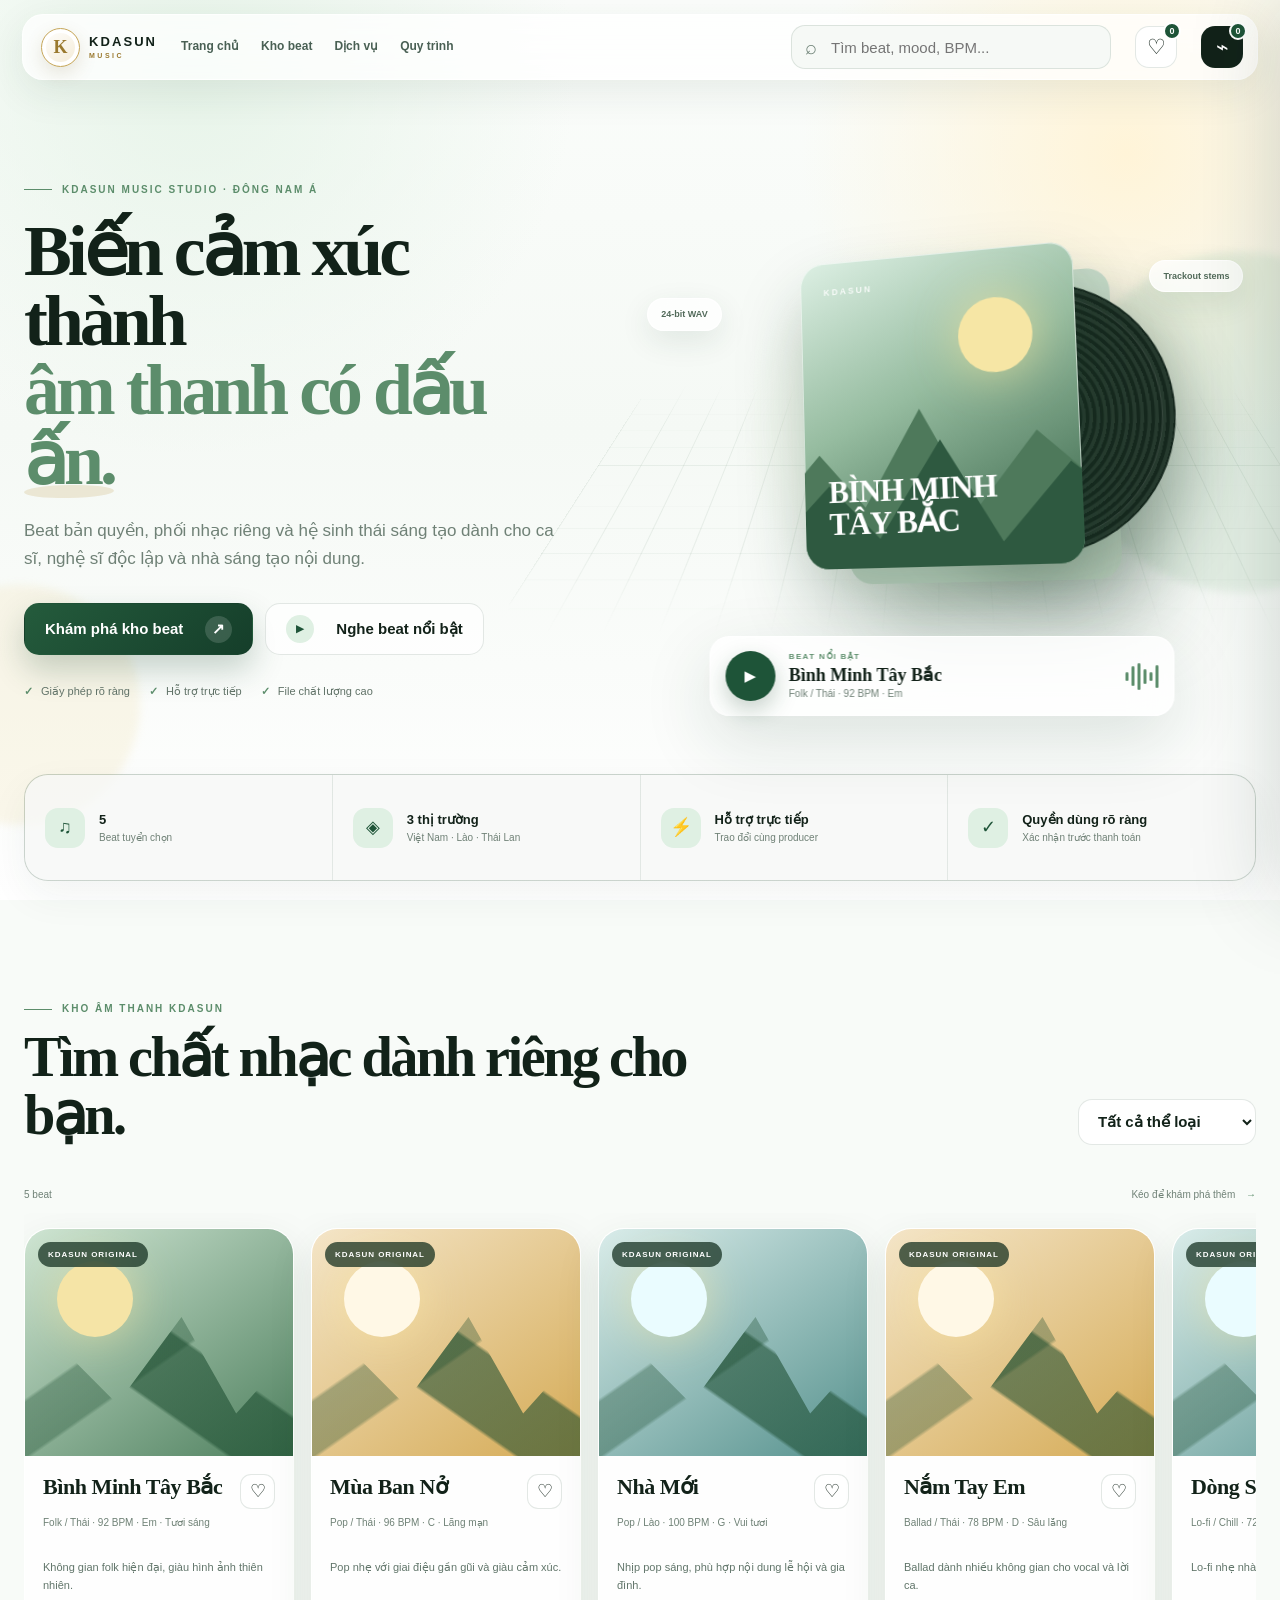
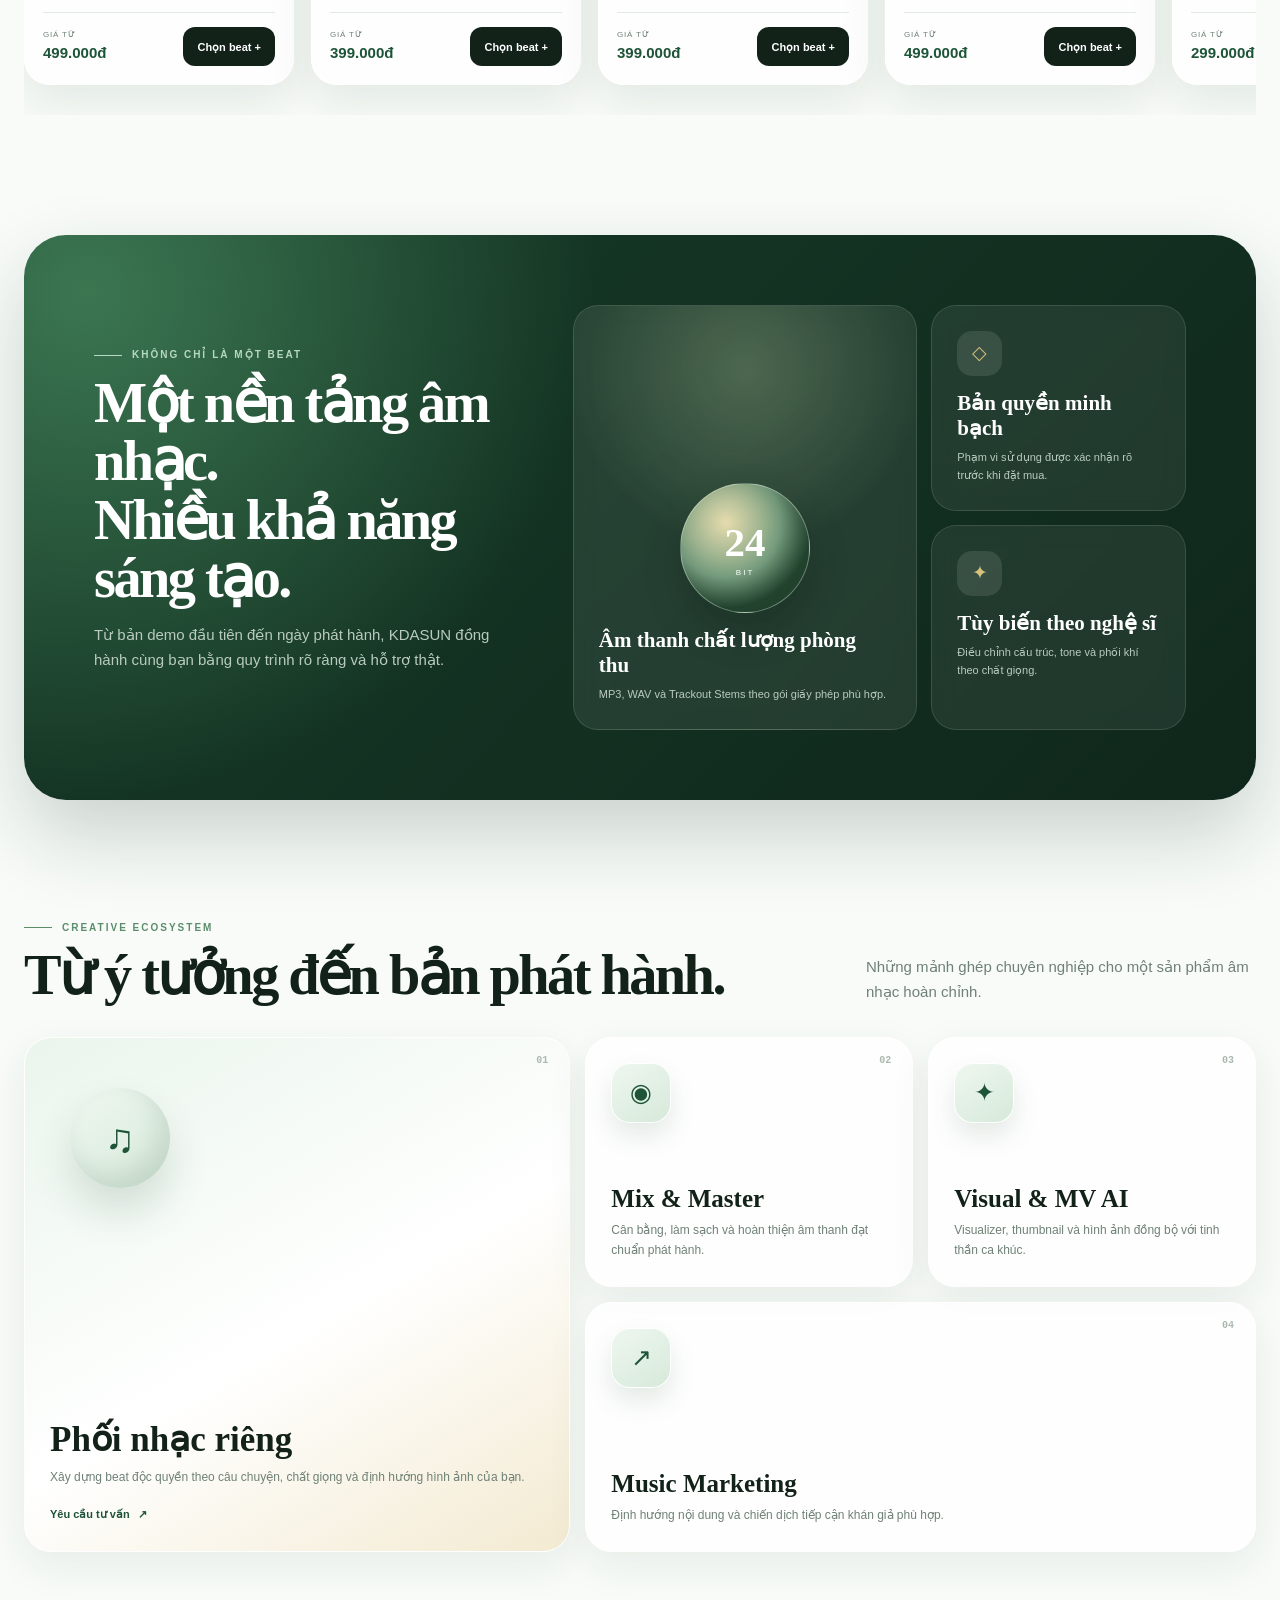
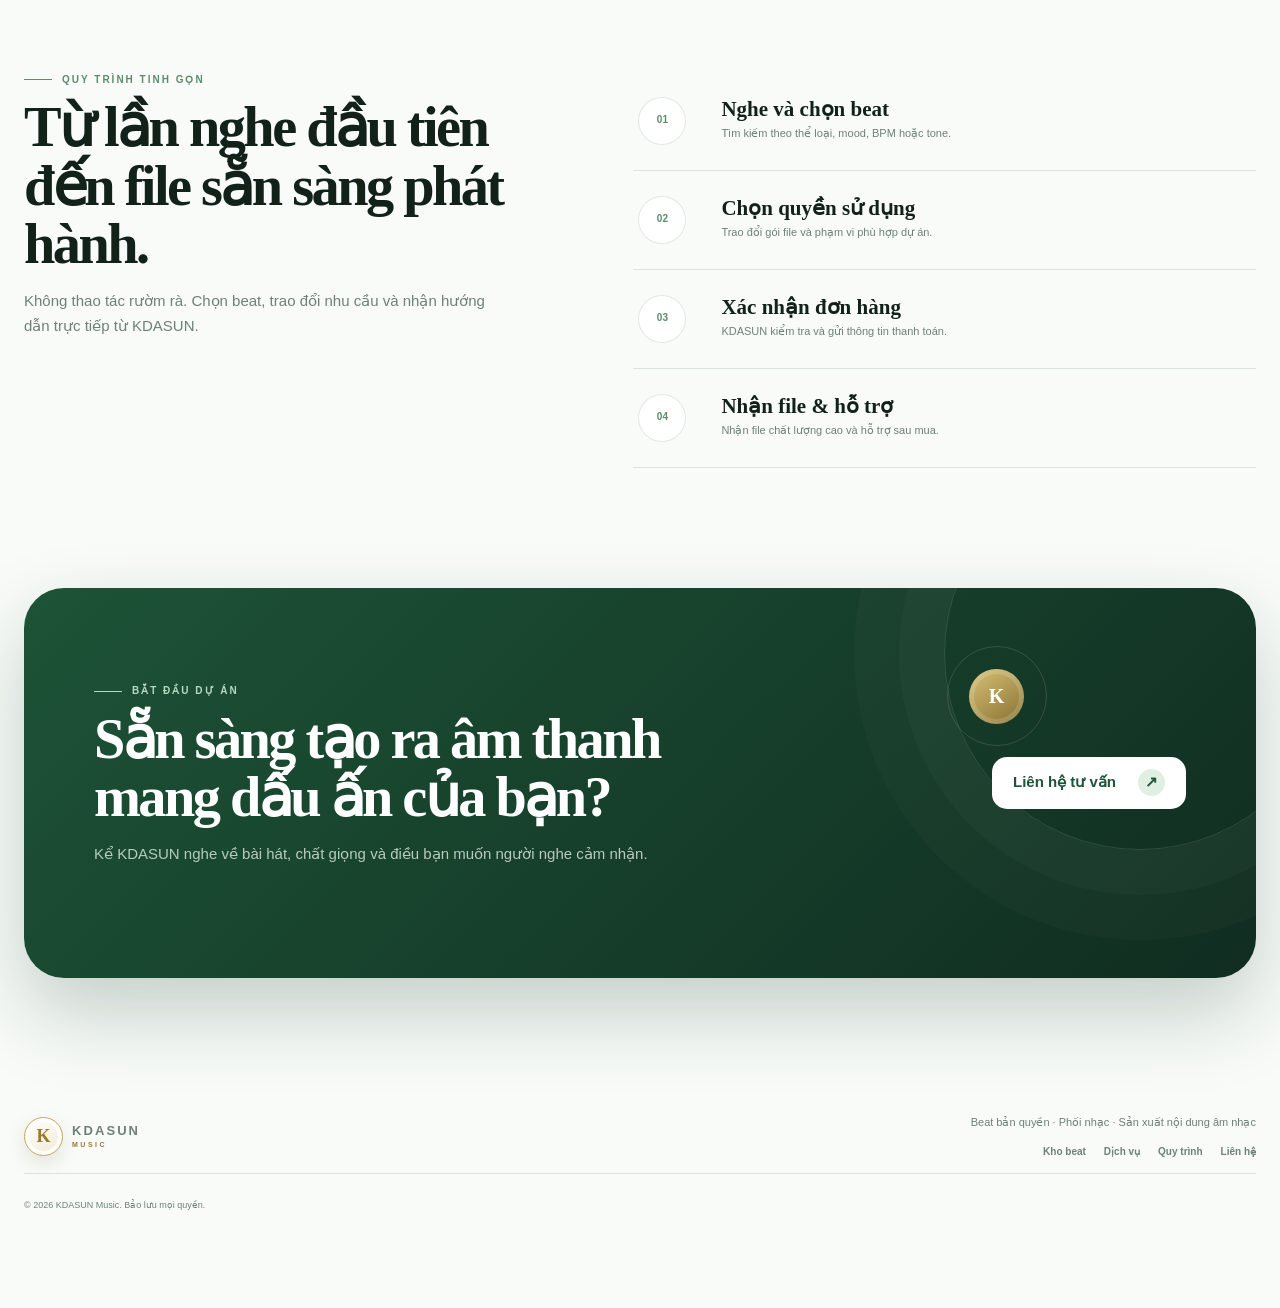
==== index.html @ c50f6c99 "feat: modernize KDASUN storefront with premium 3D design" ====
<!doctype html>
<html lang="vi">
<head>
  <meta charset="utf-8">
  <meta name="viewport" content="width=device-width,initial-scale=1">
  <meta name="theme-color" content="#eff7f0">
  <meta name="description" content="KDASUN Music — kho beat bản quyền, phối nhạc và sản xuất nội dung chuyên nghiệp dành cho nghệ sĩ Việt Nam, Lào và Thái Lan.">
  <title>KDASUN Music — Beat bản quyền &amp; sản xuất âm nhạc</title>
  <link rel="stylesheet" href="style.css">
</head>
<body>
  <a class="skip" href="#content">Chuyển đến nội dung chính</a>
  <div class="ambient ambient-one" aria-hidden="true"></div>
  <div class="ambient ambient-two" aria-hidden="true"></div>

  <header class="site-header">
    <div class="nav-shell">
      <a class="logo" href="#home" aria-label="KDASUN Music — Trang chủ">
        <span class="logo-mark">K</span>
        <span class="logo-word">KDASUN<small>MUSIC</small></span>
      </a>
      <nav class="desktop-nav" aria-label="Điều hướng cửa hàng">
        <a href="#home">Trang chủ</a>
        <a href="#beats">Kho beat</a>
        <a href="#services">Dịch vụ</a>
        <a href="#process">Quy trình</a>
      </nav>
      <label class="search-label">
        <span class="search-icon" aria-hidden="true">⌕</span>
        <span class="sr-only">Tìm kiếm beat</span>
        <input id="search" type="search" placeholder="Tìm beat, mood, BPM..." autocomplete="off">
      </label>
      <button class="nav-action" id="favOpen" type="button" aria-label="Mở danh sách yêu thích">
        <span aria-hidden="true">♡</span><i id="favN">0</i>
      </button>
      <button class="nav-action cart-action" id="cartOpen" type="button" aria-label="Mở giỏ hàng">
        <span aria-hidden="true">⌁</span><i id="cartN">0</i>
      </button>
    </div>
  </header>

  <main id="content">
    <section class="hero" id="home">
      <div class="hero-copy">
        <div class="eyebrow"><span></span>KDASUN MUSIC STUDIO · ĐÔNG NAM Á</div>
        <h1>Biến cảm xúc thành<br><em>âm thanh có dấu ấn.</em></h1>
        <p class="hero-lead">Beat bản quyền, phối nhạc riêng và hệ sinh thái sáng tạo dành cho ca sĩ, nghệ sĩ độc lập và nhà sáng tạo nội dung.</p>
        <div class="hero-actions">
          <a class="button primary" href="#beats"><span>Khám phá kho beat</span><b aria-hidden="true">↗</b></a>
          <button class="button ghost" type="button" data-play="bm"><span class="mini-play" aria-hidden="true">▶</span> Nghe beat nổi bật</button>
        </div>
        <div class="hero-proof" aria-label="Cam kết dịch vụ">
          <span><b>✓</b> Giấy phép rõ ràng</span>
          <span><b>✓</b> Hỗ trợ trực tiếp</span>
          <span><b>✓</b> File chất lượng cao</span>
        </div>
      </div>

      <div class="music-stage" aria-label="Beat nổi bật Bình Minh Tây Bắc">
        <div class="stage-grid" aria-hidden="true"></div>
        <div class="stage-glow" aria-hidden="true"></div>
        <div class="album-stack" aria-hidden="true">
          <div class="album-back"></div>
          <div class="vinyl"><span></span></div>
          <div class="album-cover">
            <div class="cover-sun"></div>
            <div class="cover-ridge ridge-one"></div>
            <div class="cover-ridge ridge-two"></div>
            <div class="cover-brand">KDASUN</div>
            <div class="cover-title">BÌNH MINH<br>TÂY BẮC</div>
          </div>
        </div>
        <article class="now-playing">
          <button type="button" data-play="bm" aria-label="Nghe thử Bình Minh Tây Bắc">▶</button>
          <div><small>BEAT NỔI BẬT</small><strong>Bình Minh Tây Bắc</strong><span>Folk / Thái · 92 BPM · Em</span></div>
          <div class="equalizer" aria-hidden="true"><i></i><i></i><i></i><i></i><i></i><i></i></div>
        </article>
        <span class="float-chip chip-one">24-bit WAV</span>
        <span class="float-chip chip-two">Trackout stems</span>
      </div>
    </section>

    <section class="trust-strip" aria-label="Thông tin nền tảng">
      <article><span>♫</span><div><b id="beatTotal">0+</b><small>Beat tuyển chọn</small></div></article>
      <article><span>◈</span><div><b>3 thị trường</b><small>Việt Nam · Lào · Thái Lan</small></div></article>
      <article><span>⚡</span><div><b>Hỗ trợ trực tiếp</b><small>Trao đổi cùng producer</small></div></article>
      <article><span>✓</span><div><b>Quyền dùng rõ ràng</b><small>Xác nhận trước thanh toán</small></div></article>
    </section>

    <section class="catalog section-space" id="beats">
      <div class="section-head">
        <div><div class="eyebrow"><span></span>KHO ÂM THANH KDASUN</div><h2>Tìm chất nhạc dành riêng cho bạn.</h2></div>
        <label class="genre-filter">
          <span class="sr-only">Lọc theo thể loại</span>
          <select id="genre"><option value="">Tất cả thể loại</option></select>
        </label>
      </div>
      <div class="catalog-meta"><p class="result-note" id="resultNote" aria-live="polite"></p><span>Kéo để khám phá thêm <b>→</b></span></div>
      <div class="beats" id="grid"></div>
    </section>

    <section class="benefits section-space" aria-labelledby="benefit-title">
      <div class="benefit-intro">
        <div class="eyebrow light"><span></span>KHÔNG CHỈ LÀ MỘT BEAT</div>
        <h2 id="benefit-title">Một nền tảng âm nhạc.<br>Nhiều khả năng sáng tạo.</h2>
        <p>Từ bản demo đầu tiên đến ngày phát hành, KDASUN đồng hành cùng bạn bằng quy trình rõ ràng và hỗ trợ thật.</p>
      </div>
      <div class="benefit-cards">
        <article class="benefit-main"><div class="orb"><span>24</span><small>BIT</small></div><h3>Âm thanh chất lượng phòng thu</h3><p>MP3, WAV và Trackout Stems theo gói giấy phép phù hợp.</p></article>
        <article><span class="feature-icon">◇</span><h3>Bản quyền minh bạch</h3><p>Phạm vi sử dụng được xác nhận rõ trước khi đặt mua.</p></article>
        <article><span class="feature-icon">✦</span><h3>Tùy biến theo nghệ sĩ</h3><p>Điều chỉnh cấu trúc, tone và phối khí theo chất giọng.</p></article>
      </div>
    </section>

    <section class="services section-space" id="services">
      <div class="section-head">
        <div><div class="eyebrow"><span></span>CREATIVE ECOSYSTEM</div><h2>Từ ý tưởng đến bản phát hành.</h2></div>
        <p>Những mảnh ghép chuyên nghiệp cho một sản phẩm âm nhạc hoàn chỉnh.</p>
      </div>
      <div class="service-grid">
        <article class="service-card featured-service">
          <span class="service-number">01</span><div class="service-symbol">♫</div>
          <div><h3>Phối nhạc riêng</h3><p>Xây dựng beat độc quyền theo câu chuyện, chất giọng và định hướng hình ảnh của bạn.</p><a href="#contact">Yêu cầu tư vấn <b>↗</b></a></div>
        </article>
        <article class="service-card"><span class="service-number">02</span><div class="service-symbol">◉</div><div><h3>Mix &amp; Master</h3><p>Cân bằng, làm sạch và hoàn thiện âm thanh đạt chuẩn phát hành.</p></div></article>
        <article class="service-card"><span class="service-number">03</span><div class="service-symbol">✦</div><div><h3>Visual &amp; MV AI</h3><p>Visualizer, thumbnail và hình ảnh đồng bộ với tinh thần ca khúc.</p></div></article>
        <article class="service-card"><span class="service-number">04</span><div class="service-symbol">↗</div><div><h3>Music Marketing</h3><p>Định hướng nội dung và chiến dịch tiếp cận khán giả phù hợp.</p></div></article>
      </div>
    </section>

    <section class="process section-space" id="process">
      <div class="process-copy"><div class="eyebrow"><span></span>QUY TRÌNH TINH GỌN</div><h2>Từ lần nghe đầu tiên<br>đến file sẵn sàng phát hành.</h2><p>Không thao tác rườm rà. Chọn beat, trao đổi nhu cầu và nhận hướng dẫn trực tiếp từ KDASUN.</p></div>
      <ol class="process-list">
        <li><b>01</b><div><strong>Nghe và chọn beat</strong><span>Tìm kiếm theo thể loại, mood, BPM hoặc tone.</span></div></li>
        <li><b>02</b><div><strong>Chọn quyền sử dụng</strong><span>Trao đổi gói file và phạm vi phù hợp dự án.</span></div></li>
        <li><b>03</b><div><strong>Xác nhận đơn hàng</strong><span>KDASUN kiểm tra và gửi thông tin thanh toán.</span></div></li>
        <li><b>04</b><div><strong>Nhận file &amp; hỗ trợ</strong><span>Nhận file chất lượng cao và hỗ trợ sau mua.</span></div></li>
      </ol>
    </section>

    <section class="contact section-space" id="contact">
      <div class="contact-orbit" aria-hidden="true"><span>K</span></div>
      <div><div class="eyebrow light"><span></span>BẮT ĐẦU DỰ ÁN</div><h2>Sẵn sàng tạo ra âm thanh<br>mang dấu ấn của bạn?</h2><p>Kể KDASUN nghe về bài hát, chất giọng và điều bạn muốn người nghe cảm nhận.</p></div>
      <a class="button contact-button" href="mailto:contact@kdasun.vn"><span>Liên hệ tư vấn</span><b>↗</b></a>
    </section>
  </main>

  <footer>
    <a class="logo footer-logo" href="#home"><span class="logo-mark">K</span><span class="logo-word">KDASUN<small>MUSIC</small></span></a>
    <p>Beat bản quyền · Phối nhạc · Sản xuất nội dung âm nhạc</p>
    <div><a href="#beats">Kho beat</a><a href="#services">Dịch vụ</a><a href="#process">Quy trình</a><a href="#contact">Liên hệ</a></div>
    <small>© 2026 KDASUN Music. Bảo lưu mọi quyền.</small>
  </footer>

  <nav class="mobile" aria-label="Điều hướng trên điện thoại">
    <a href="#home"><span>⌂</span><small>Trang chủ</small></a>
    <a href="#beats"><span>♫</span><small>Kho beat</small></a>
    <a href="#services"><span>✦</span><small>Dịch vụ</small></a>
    <button id="mfav" type="button"><span>♡</span><small>Yêu thích</small></button>
    <button id="mcart" type="button"><span>⌁</span><small>Giỏ hàng</small></button>
  </nav>

  <div class="player" id="player" hidden role="region" aria-label="Beat đang chọn">
    <span class="cover" id="pcover"></span>
    <div class="player-info"><b id="ptitle"></b><small id="pmeta"></small></div>
    <div class="player-wave" aria-hidden="true"><i></i><i></i><i></i><i></i><i></i></div>
    <button id="pp" type="button" aria-label="Phát hoặc tạm dừng">▶</button>
    <button id="pclose" type="button" aria-label="Đóng trình phát">×</button>
  </div>

  <section class="drawer" id="drawer" aria-labelledby="dtitle" aria-hidden="true">
    <div class="drawer-head"><div><small>KDASUN MUSIC</small><h2 id="dtitle">Giỏ hàng</h2></div><button id="dclose" type="button" aria-label="Đóng">×</button></div>
    <section id="dbody"></section>
    <div class="drawer-note"><b>Đặt mua an toàn</b><span>KDASUN sẽ xác nhận giấy phép và thông tin thanh toán trực tiếp.</span></div>
  </section>
  <div class="shade" id="shade" hidden></div>
  <div class="toast" id="toast" role="status" aria-live="polite"></div>
  <script src="data.js"></script>
  <script src="app.js"></script>
</body>
</html>
---- style.css ----
*{box-sizing:border-box}
:root{
  --ink:#122219;--ink-soft:#30473a;--muted:#6f8176;--forest:#1e5438;--green:#5c8d6b;
  --mint:#dff0e3;--cream:#f8f5ed;--gold:#c5a65a;--line:rgba(27,71,45,.12);
  --white:rgba(255,255,255,.82);--shadow:0 24px 70px rgba(23,65,40,.14);
}
html{scroll-behavior:smooth;scroll-padding-top:100px}
[hidden]{display:none!important}
body{margin:0;min-width:320px;overflow-x:hidden;background:#f8fbf8;color:var(--ink);font:15px/1.65 Inter,"Segoe UI",Arial,sans-serif}
body:before{position:fixed;z-index:-3;inset:0;content:"";background:radial-gradient(circle at 15% 8%,#e7f4e9 0,transparent 28%),radial-gradient(circle at 88% 17%,#fff4d8 0,transparent 24%),linear-gradient(180deg,#fbfdfb,#f5f9f5 48%,#fff)}
a{color:inherit;text-decoration:none}
button,input,select{font:inherit}
button{color:inherit;cursor:pointer}
img{max-width:100%;display:block}
.sr-only{position:absolute;width:1px;height:1px;padding:0;margin:-1px;overflow:hidden;clip:rect(0,0,0,0);white-space:nowrap;border:0}
.skip{position:fixed;z-index:200;left:18px;top:12px;padding:10px 15px;border-radius:10px;background:var(--ink);color:#fff;transform:translateY(-150%)}
.skip:focus{transform:none}
:focus-visible{outline:3px solid var(--gold);outline-offset:3px}
.ambient{position:fixed;z-index:-2;border-radius:50%;filter:blur(4px);pointer-events:none}
.ambient-one{width:340px;height:340px;right:-130px;top:28%;background:rgba(195,220,198,.35)}
.ambient-two{width:240px;height:240px;left:-100px;top:65%;background:rgba(241,218,158,.2)}

.site-header{position:fixed;z-index:50;left:0;right:0;top:0;padding:14px 22px}
.nav-shell{width:min(1340px,100%);height:66px;margin:auto;display:flex;align-items:center;gap:24px;padding:0 14px 0 18px;border:1px solid rgba(255,255,255,.75);border-radius:21px;background:rgba(255,255,255,.74);box-shadow:0 12px 40px rgba(28,67,42,.09);backdrop-filter:blur(22px)}
.logo{display:flex;align-items:center;gap:9px;flex:0 0 auto}
.logo-mark{display:grid;place-items:center;width:39px;height:39px;border:1px solid var(--gold);border-radius:50%;background:linear-gradient(145deg,#fff,#f3ead5);box-shadow:inset 0 0 0 4px #fff,0 7px 18px rgba(118,94,39,.15);color:#9a792e;font:700 18px Georgia}
.logo-word{display:grid;font-size:13px;font-weight:900;letter-spacing:.16em;line-height:1}
.logo-word small{margin-top:4px;color:#9a792e;font-size:7px;letter-spacing:.36em}
.desktop-nav{display:flex;align-items:center;gap:22px;white-space:nowrap}
.desktop-nav a{position:relative;color:#496054;font-size:12px;font-weight:700}
.desktop-nav a:after{position:absolute;left:0;right:100%;bottom:-8px;height:2px;content:"";background:var(--green);transition:.25s}
.desktop-nav a:hover:after{right:0}
.search-label{position:relative;display:flex;align-items:center;margin-left:auto}
.search-icon{position:absolute;left:14px;color:#6d8175;font-size:20px}
.search-label input{width:min(320px,25vw);height:44px;padding:0 14px 0 39px;border:1px solid var(--line);border-radius:14px;background:rgba(245,249,246,.9);color:var(--ink);outline:none;transition:.2s}
.search-label input:focus{width:min(370px,29vw);border-color:rgba(71,125,88,.45);background:#fff;box-shadow:0 0 0 4px rgba(91,143,107,.1)}
.nav-action{position:relative;display:grid;place-items:center;width:42px;height:42px;flex:0 0 auto;border:1px solid var(--line);border-radius:14px;background:#fff;font-size:21px}
.nav-action i{position:absolute;right:-5px;top:-5px;display:grid;place-items:center;min-width:18px;height:18px;padding:0 4px;border:2px solid #fff;border-radius:999px;background:var(--forest);color:#fff;font:700 9px Arial}
.cart-action{background:var(--ink);color:#fff}

main{width:min(1320px,100%);margin:auto;padding:124px 24px 80px}
.hero{min-height:650px;display:grid;grid-template-columns:.92fr 1.08fr;align-items:center;gap:70px;padding:38px 0 54px}
.eyebrow{display:flex;align-items:center;gap:10px;color:var(--green);font-size:10px;font-weight:900;letter-spacing:.2em}
.eyebrow>span{width:28px;height:1px;background:currentColor}
.eyebrow.light{color:#b7d8c0}
.hero h1{margin:19px 0 22px;font:700 clamp(54px,5.6vw,84px)/.97 Georgia,"Times New Roman",serif;letter-spacing:-.055em}
.hero h1 em{position:relative;color:var(--green);font-style:normal}
.hero h1 em:after{position:absolute;z-index:-1;left:0;right:0;bottom:2px;height:13px;content:"";border-radius:50%;background:rgba(197,166,90,.22);transform:rotate(-1deg)}
.hero-lead{max-width:590px;margin:0;color:var(--muted);font-size:17px}
.hero-actions{display:flex;align-items:center;flex-wrap:wrap;gap:12px;margin:30px 0 27px}
.button{min-height:52px;display:inline-flex;align-items:center;justify-content:center;gap:22px;padding:0 20px;border:1px solid transparent;border-radius:15px;font-weight:800;transition:transform .2s,box-shadow .2s,background .2s}
.button:hover{transform:translateY(-3px)}
.button.primary{background:linear-gradient(135deg,#245b3c,#153e2a);box-shadow:0 15px 32px rgba(26,75,47,.23);color:#fff}
.button.primary b,.contact-button b{display:grid;place-items:center;width:27px;height:27px;border-radius:50%;background:rgba(255,255,255,.15)}
.button.ghost{border-color:var(--line);background:rgba(255,255,255,.7)}
.mini-play{display:grid;place-items:center;width:28px;height:28px;border-radius:50%;background:var(--mint);color:var(--forest);font-size:10px}
.hero-proof{display:flex;flex-wrap:wrap;gap:19px;color:#607267;font-size:11px}
.hero-proof b{margin-right:5px;color:var(--green)}

.music-stage{position:relative;min-height:550px;perspective:1100px}
.stage-grid{position:absolute;inset:8% -4% 2%;border-radius:46px;background-image:linear-gradient(rgba(47,93,62,.08) 1px,transparent 1px),linear-gradient(90deg,rgba(47,93,62,.08) 1px,transparent 1px);background-size:42px 42px;transform:rotateX(65deg) translateY(55px);mask-image:linear-gradient(to bottom,transparent,#000 25%,#000 75%,transparent)}
.stage-glow{position:absolute;left:15%;top:15%;width:70%;height:66%;border-radius:50%;background:radial-gradient(circle,#d6edd9 0,rgba(232,242,220,.5) 37%,transparent 70%);filter:blur(6px)}
.album-stack{position:absolute;left:50%;top:48%;width:330px;height:390px;transform-style:preserve-3d;transform:translate(-50%,-50%) rotateX(4deg) rotateY(-14deg) rotateZ(-2deg)}
.album-back,.album-cover{position:absolute;inset:20px 25px 60px;border-radius:24px}
.album-back{background:#c7dbc9;box-shadow:35px 45px 75px rgba(33,73,46,.25);transform:translateZ(-28px) translate(30px,18px)}
.vinyl{position:absolute;z-index:1;right:-64px;top:53px;width:270px;height:270px;border-radius:50%;background:repeating-radial-gradient(circle,#15271d 0 3px,#263a2e 4px 7px);box-shadow:15px 30px 60px rgba(24,50,34,.28);transform:translateZ(-8px)}
.vinyl:before,.vinyl:after{position:absolute;left:50%;top:50%;content:"";border-radius:50%;transform:translate(-50%,-50%)}
.vinyl:before{width:76px;height:76px;background:linear-gradient(135deg,#d8b75e,#f2df9d)}
.vinyl:after{width:15px;height:15px;background:#f9f9f3}
.vinyl span{position:absolute;inset:12px;border:1px solid rgba(255,255,255,.12);border-radius:50%}
.album-cover{z-index:2;overflow:hidden;background:linear-gradient(155deg,#dcefe3 0,#96bca0 44%,#315e42 100%);box-shadow:0 38px 70px rgba(24,62,39,.27),inset 0 0 0 1px rgba(255,255,255,.55);transform:translateZ(18px)}
.cover-sun{position:absolute;right:42px;top:49px;width:74px;height:74px;border-radius:50%;background:#f6e6a5;box-shadow:0 0 50px rgba(255,232,153,.65)}
.cover-ridge{position:absolute;left:-15%;right:-15%;bottom:-2%;height:67%;clip-path:polygon(0 100%,0 72%,16% 42%,29% 68%,45% 22%,60% 71%,77% 35%,100% 72%,100% 100%)}
.ridge-one{background:#4e795b}
.ridge-two{bottom:-12%;background:#2e5940;transform:scaleX(1.1) translateX(20px)}
.cover-brand{position:absolute;left:25px;top:23px;color:rgba(255,255,255,.85);font-size:9px;font-weight:900;letter-spacing:.25em}
.cover-title{position:absolute;z-index:2;left:25px;bottom:28px;color:#fff;font:700 32px/1.02 Georgia;letter-spacing:-.03em}
.now-playing{position:absolute;z-index:5;left:50%;bottom:0;width:min(465px,86%);display:grid;grid-template-columns:50px 1fr auto;align-items:center;gap:13px;padding:13px 15px;border:1px solid rgba(255,255,255,.85);border-radius:20px;background:rgba(255,255,255,.78);box-shadow:var(--shadow);backdrop-filter:blur(20px);transform:translateX(-50%)}
.now-playing button{width:50px;height:50px;border:0;border-radius:50%;background:var(--forest);box-shadow:0 9px 22px rgba(27,73,45,.25);color:#fff}
.now-playing>div:not(.equalizer){display:grid}
.now-playing small{color:var(--green);font-size:8px;font-weight:900;letter-spacing:.17em}
.now-playing strong{font:700 18px Georgia}
.now-playing span{color:var(--muted);font-size:10px}
.equalizer{height:28px;display:flex;align-items:center;gap:3px}
.equalizer i,.player-wave i{width:3px;border-radius:5px;background:var(--green);animation:wave 1s ease-in-out infinite alternate}
.equalizer i:nth-child(1),.equalizer i:nth-child(5){height:9px}.equalizer i:nth-child(2){height:20px;animation-delay:.2s}.equalizer i:nth-child(3){height:27px;animation-delay:.4s}.equalizer i:nth-child(4){height:15px;animation-delay:.6s}.equalizer i:nth-child(6){height:23px;animation-delay:.3s}
.float-chip{position:absolute;z-index:4;padding:8px 13px;border:1px solid rgba(255,255,255,.85);border-radius:999px;background:rgba(255,255,255,.78);box-shadow:0 10px 30px rgba(32,70,45,.1);backdrop-filter:blur(12px);color:#526a5a;font-size:9px;font-weight:800}
.chip-one{left:3%;top:24%}.chip-two{right:2%;top:17%}

.trust-strip{display:grid;grid-template-columns:repeat(4,1fr);gap:1px;overflow:hidden;border:1px solid var(--line);border-radius:24px;background:var(--line);box-shadow:0 15px 40px rgba(31,69,44,.06)}
.trust-strip article{min-height:105px;display:flex;align-items:center;gap:14px;padding:20px;background:rgba(255,255,255,.75)}
.trust-strip article>span{display:grid;place-items:center;width:40px;height:40px;flex:0 0 auto;border-radius:13px;background:var(--mint);color:var(--forest);font-size:18px}
.trust-strip article div{display:grid}.trust-strip b{font-size:13px}.trust-strip small{color:var(--muted);font-size:10px}
.section-space{padding-top:120px}
.section-head{display:flex;align-items:end;justify-content:space-between;gap:40px;margin-bottom:32px}
.section-head h2,.benefit-intro h2,.process h2,.contact h2{max-width:760px;margin:10px 0 0;font:700 clamp(38px,4.4vw,62px)/1.04 Georgia;letter-spacing:-.045em}
.section-head>p{max-width:390px;margin:0;color:var(--muted)}
.genre-filter select{height:46px;padding:0 38px 0 15px;border:1px solid var(--line);border-radius:14px;background:#fff;color:var(--ink);font-weight:700}
.catalog-meta{display:flex;align-items:center;justify-content:space-between;color:var(--muted);font-size:10px}
.catalog-meta span b{margin-left:8px;color:var(--green)}
.beats{display:grid;grid-auto-flow:column;grid-auto-columns:minmax(270px,1fr);gap:17px;overflow-x:auto;padding:15px 5px 30px;scroll-snap-type:x mandatory;scrollbar-width:thin;scrollbar-color:#a9c5b0 transparent}
.card{position:relative;overflow:hidden;border:1px solid rgba(255,255,255,.9);border-radius:26px;background:rgba(255,255,255,.8);box-shadow:0 16px 45px rgba(29,69,43,.1);scroll-snap-align:start;transform-style:preserve-3d;transition:transform .35s,box-shadow .35s}
.card:hover{box-shadow:0 28px 60px rgba(29,69,43,.17);transform:translateY(-10px) rotateX(2deg) rotateY(-1deg)}
.art{position:relative;aspect-ratio:1.18/1;overflow:hidden;background:linear-gradient(145deg,#cfe5d3,#4e805e)}
.art:before,.art:after{position:absolute;content:""}
.art:before{left:12%;top:14%;width:76px;height:76px;border-radius:50%;background:#f5e4a6;box-shadow:0 0 45px rgba(255,233,158,.55)}
.art:after{inset:20% -10% -5%;background:linear-gradient(145deg,transparent 34%,rgba(25,74,45,.33) 35% 48%,transparent 49%),linear-gradient(35deg,transparent 41%,rgba(25,74,45,.56) 42% 61%,transparent 62%);clip-path:polygon(0 100%,0 72%,22% 42%,37% 67%,57% 22%,74% 72%,88% 46%,100% 63%,100% 100%)}
.art.t2{background:linear-gradient(145deg,#f4e5c8,#d5ab56)}.art.t2:before{background:#fff8e6}
.art.t3{background:linear-gradient(145deg,#d9ecea,#55918d)}.art.t3:before{background:#eafcff}
.art.has-cover:before,.art.has-cover:after{display:none}
.art img{width:100%;height:100%;object-fit:cover}
.art .play-button{position:absolute;z-index:3;left:50%;top:50%;width:58px;height:58px;border:1px solid rgba(255,255,255,.8);border-radius:50%;background:rgba(255,255,255,.88);box-shadow:0 13px 28px rgba(25,55,38,.2);color:var(--forest);opacity:0;transform:translate(-50%,-35%) scale(.85);transition:.25s}
.card:hover .play-button,.play-button:focus-visible{opacity:1;transform:translate(-50%,-50%) scale(1)}
.art .beat-badge{position:absolute;z-index:3;left:13px;top:13px;padding:6px 10px;border-radius:999px;background:rgba(16,43,28,.72);backdrop-filter:blur(8px);color:#fff;font-size:8px;font-weight:900;letter-spacing:.12em}
.card-body{padding:18px}
.card-title{display:flex;align-items:start;justify-content:space-between;gap:8px}
.card-title h3{margin:0;font:700 22px Georgia;letter-spacing:-.02em}
.heart{width:35px;height:35px;flex:0 0 auto;border:1px solid var(--line);border-radius:11px;background:#fff;font-size:18px}
.heart.on{background:#fff4e1;color:#b98328}
.meta{display:block;min-height:34px;margin-top:6px;color:var(--muted);font-size:10px}
.description{min-height:40px;margin:9px 0;color:#61756a;font-size:11px}
.card-bottom{display:flex;justify-content:space-between;align-items:center;margin-top:14px;padding-top:14px;border-top:1px solid var(--line)}
.price{display:grid;color:var(--muted);font-size:8px;text-transform:uppercase;letter-spacing:.1em}.price b{color:var(--forest);font-size:15px;letter-spacing:0;text-transform:none}
.add{min-height:39px;padding:0 14px;border:0;border-radius:12px;background:var(--ink);color:#fff;font-size:11px;font-weight:800;transition:.2s}
.add:hover{background:var(--forest);transform:translateY(-2px)}
.empty{min-width:300px;padding:40px;border:1px solid var(--line);border-radius:22px;background:#fff}.empty small{display:block;color:var(--muted)}

.benefits{display:grid;grid-template-columns:.8fr 1.2fr;gap:70px;align-items:center;margin-top:120px;padding:70px;border-radius:42px;background:radial-gradient(circle at 5% 10%,#3b7651,transparent 40%),linear-gradient(135deg,#173b28,#0f271b);box-shadow:0 35px 80px rgba(18,53,33,.2);color:#fff}
.benefit-intro p{max-width:500px;color:#b9cbbf}
.benefit-cards{display:grid;grid-template-columns:1.15fr .85fr;gap:14px}
.benefit-cards article{min-height:205px;padding:25px;border:1px solid rgba(255,255,255,.12);border-radius:25px;background:rgba(255,255,255,.07);backdrop-filter:blur(10px)}
.benefit-cards h3{margin:15px 0 7px;font:700 21px Georgia}.benefit-cards p{margin:0;color:#b9cbbf;font-size:11px}
.benefit-main{grid-row:span 2;display:flex;flex-direction:column;justify-content:end;background:radial-gradient(circle at 50% 15%,rgba(209,229,176,.23),transparent 45%),rgba(255,255,255,.08)!important}
.orb{align-self:center;width:130px;height:130px;display:grid;place-items:center;align-content:center;border:1px solid rgba(255,255,255,.3);border-radius:50%;background:radial-gradient(circle at 35% 30%,#e7dcae,#769e7f 45%,#284e36 70%);box-shadow:inset -14px -16px 30px rgba(0,0,0,.18),0 18px 40px rgba(0,0,0,.18)}
.orb span{font:700 41px Georgia}.orb small{font-size:8px;letter-spacing:.25em}
.feature-icon{display:grid;place-items:center;width:45px;height:45px;border-radius:15px;background:rgba(255,255,255,.1);color:#d8c279;font-size:19px}

.service-grid{display:grid;grid-template-columns:1.25fr .75fr .75fr;gap:15px}
.service-card{position:relative;min-height:250px;display:flex;flex-direction:column;justify-content:space-between;overflow:hidden;padding:25px;border:1px solid rgba(255,255,255,.9);border-radius:27px;background:rgba(255,255,255,.76);box-shadow:0 14px 40px rgba(34,72,47,.08);transition:.3s}
.service-card:hover{transform:translateY(-7px);box-shadow:0 24px 55px rgba(34,72,47,.14)}
.featured-service{grid-row:span 2;min-height:515px;background:linear-gradient(150deg,#eaf5ec,#fff 55%,#f3ead1)}
.service-card:nth-child(4){grid-column:2/4}
.service-number{position:absolute;right:21px;top:17px;color:#aab9af;font:700 10px monospace}
.service-symbol{width:60px;height:60px;display:grid;place-items:center;border-radius:19px;background:linear-gradient(145deg,#eff7f0,#d6e9da);box-shadow:inset 0 0 0 1px #fff,0 13px 26px rgba(42,90,57,.12);color:var(--forest);font-size:25px}
.featured-service .service-symbol{width:100px;height:100px;border-radius:50%;font-size:40px;transform:translate(20px,25px);box-shadow:inset -10px -12px 23px rgba(31,78,46,.12),0 24px 40px rgba(42,90,57,.16)}
.service-card h3{margin:0 0 8px;font:700 25px Georgia}.featured-service h3{font-size:35px}
.service-card p{margin:0;color:var(--muted);font-size:12px}.service-card a{display:inline-flex;gap:8px;margin-top:17px;color:var(--forest);font-size:11px;font-weight:900}

.process{display:grid;grid-template-columns:.9fr 1.1fr;gap:100px;align-items:start}
.process-copy{position:sticky;top:120px}.process-copy p{max-width:480px;color:var(--muted)}
.process-list{margin:0;padding:0;list-style:none;counter-reset:steps}
.process-list li{display:grid;grid-template-columns:65px 1fr;gap:18px;padding:25px 5px;border-bottom:1px solid var(--line);transition:.25s}
.process-list li:hover{padding-left:16px}
.process-list li>b{display:grid;place-items:center;width:48px;height:48px;border:1px solid var(--line);border-radius:50%;background:#fff;color:var(--green);font-size:10px}
.process-list div{display:grid}.process-list strong{font:700 21px Georgia}.process-list span{color:var(--muted);font-size:11px}

.contact{position:relative;min-height:390px;display:flex;align-items:center;justify-content:space-between;gap:40px;overflow:hidden;margin-top:120px;padding:70px;border-radius:40px;background:linear-gradient(135deg,#1d5337,#102d20);box-shadow:0 35px 80px rgba(18,53,33,.22);color:#fff}
.contact:after{position:absolute;right:-80px;top:-130px;width:390px;height:390px;border:1px solid rgba(255,255,255,.12);border-radius:50%;content:"";box-shadow:0 0 0 45px rgba(255,255,255,.025),0 0 0 90px rgba(255,255,255,.018)}
.contact>div:not(.contact-orbit){position:relative;z-index:2}.contact p{max-width:610px;color:#b8cbbf}
.contact-button{position:relative;z-index:3;flex:0 0 auto;background:#fff;color:var(--forest)}
.contact-button b{background:var(--mint)}
.contact-orbit{position:absolute;right:17%;top:15%;width:100px;height:100px;display:grid;place-items:center;border:1px solid rgba(255,255,255,.13);border-radius:50%;animation:float 4s ease-in-out infinite}
.contact-orbit span{display:grid;place-items:center;width:55px;height:55px;border-radius:50%;background:linear-gradient(145deg,#d8c278,#87702f);box-shadow:inset 0 0 0 5px rgba(255,255,255,.15);font:700 20px Georgia}

footer{width:min(1320px,100%);margin:auto;display:grid;grid-template-columns:1fr auto;align-items:center;gap:13px;padding:55px 24px 95px;color:var(--muted)}
.footer-logo{grid-row:span 2}.footer-logo+.logo{}footer p{margin:0;text-align:right;font-size:11px}footer>div{display:flex;justify-content:flex-end;gap:18px;font-size:10px;font-weight:800}footer>small{grid-column:1/-1;padding-top:24px;border-top:1px solid var(--line);font-size:9px}

.mobile{display:none}
.player{position:fixed;z-index:70;left:50%;bottom:18px;width:min(760px,calc(100% - 30px));display:grid;grid-template-columns:52px 1fr 90px 45px 35px;align-items:center;gap:12px;padding:9px 12px;border:1px solid rgba(255,255,255,.9);border-radius:20px;background:rgba(255,255,255,.87);box-shadow:0 24px 70px rgba(22,57,36,.24);backdrop-filter:blur(24px);transform:translateX(-50%)}
.cover{width:52px;height:52px;display:block;border-radius:14px;background:linear-gradient(145deg,#d5ead9,#477c58);background-position:center;background-size:cover}
.player-info{display:grid}.player-info b{font:700 16px Georgia}.player-info small{color:var(--muted);font-size:9px}
.player-wave{height:28px;display:flex;align-items:center;justify-content:center;gap:4px}.player-wave i{height:12px}.player-wave i:nth-child(2),.player-wave i:nth-child(4){height:23px}.player-wave i:nth-child(3){height:18px}
.player button{border:0;background:transparent}.player #pp{width:43px;height:43px;border-radius:50%;background:var(--forest);color:#fff}.player #pclose{font-size:21px}
.drawer{position:fixed;z-index:100;inset:0 0 0 auto;width:min(440px,100%);display:flex;flex-direction:column;padding:29px;background:rgba(255,255,255,.95);box-shadow:-28px 0 80px rgba(21,51,33,.18);backdrop-filter:blur(25px);transform:translateX(105%);transition:.3s}
.drawer.open{transform:none}.drawer-head{display:flex;align-items:start;justify-content:space-between;padding-bottom:22px;border-bottom:1px solid var(--line)}
.drawer-head small{color:var(--green);font-size:8px;font-weight:900;letter-spacing:.18em}.drawer-head h2{margin:3px 0 0;font:700 32px Georgia}.drawer-head button{border:0;background:transparent;font-size:29px}
.drawer #dbody{min-height:0;overflow:auto}.item{display:grid;grid-template-columns:60px 1fr 35px;align-items:center;gap:12px;padding:15px 0;border-bottom:1px solid var(--line)}
.item .cover{width:60px;height:60px}.item>div{display:grid}.item small{color:var(--muted);font-size:9px}.item strong{color:var(--forest);font-size:11px}.item>button{width:33px;height:33px;border:1px solid var(--line);border-radius:10px;background:#fff;color:#9c554c}
.drawer-note{display:grid;gap:3px;margin-top:auto;padding:16px;border-radius:17px;background:var(--mint)}.drawer-note b{font-size:11px}.drawer-note span{color:var(--muted);font-size:9px}
.shade{position:fixed;z-index:90;inset:0;background:rgba(17,42,27,.35);backdrop-filter:blur(5px)}
.drawer-open{overflow:hidden}
.toast{position:fixed;z-index:120;left:50%;bottom:28px;max-width:calc(100% - 24px);padding:11px 17px;border-radius:999px;background:var(--ink);box-shadow:var(--shadow);color:#fff;font-size:11px;opacity:0;pointer-events:none;transform:translate(-50%,30px);transition:.2s}
.toast.show{opacity:1;transform:translate(-50%,0)}

@keyframes wave{to{height:6px}}
@keyframes float{50%{transform:translateY(-12px) rotate(4deg)}}
@media(max-width:1100px){
  .desktop-nav{display:none}.hero{grid-template-columns:1fr 1fr;gap:25px}.hero h1{font-size:55px}
  .music-stage{transform:scale(.9)}.trust-strip{grid-template-columns:1fr 1fr}
  .benefits{grid-template-columns:1fr;padding:50px}.process{gap:50px}.search-label input{width:34vw}
}
@media(max-width:800px){
  html{scroll-padding-top:145px}.site-header{padding:8px}.nav-shell{height:62px;border-radius:17px;padding:0 10px}
  .logo-word{display:none}.search-label{position:absolute;left:8px;right:8px;top:69px}.search-label input,.search-label input:focus{width:100%;height:44px;background:rgba(255,255,255,.93)}
  .nav-action:first-of-type{margin-left:auto}.hero{grid-template-columns:1fr;padding-top:75px}.hero-copy{order:2}.music-stage{min-height:480px;order:1}
  .hero h1{font-size:clamp(45px,11vw,66px)}.section-space{padding-top:85px}.section-head{display:grid}.beats{grid-auto-columns:minmax(260px,78vw)}
  .benefits{margin-top:85px;padding:38px 25px}.service-grid{grid-template-columns:1fr 1fr}.featured-service{grid-row:auto;grid-column:1/-1;min-height:350px}.service-card:nth-child(4){grid-column:auto}
  .process{grid-template-columns:1fr}.process-copy{position:static}.contact{display:grid;padding:45px 30px}.contact-orbit{display:none}
  footer{grid-template-columns:1fr;text-align:left}footer p{text-align:left}footer>div{justify-content:flex-start;flex-wrap:wrap}.footer-logo{grid-row:auto}
}
@media(max-width:560px){
  body{padding-bottom:70px}main{padding:124px 13px 55px}.site-header{padding:7px}.nav-shell{gap:8px}.nav-action{width:40px;height:40px}
  .hero{min-height:auto;gap:10px;padding-bottom:38px}.hero h1{margin-top:14px;font-size:43px}.hero-lead{font-size:14px}.hero-actions{align-items:stretch}.button{width:100%}
  .hero-proof{gap:8px 14px}.music-stage{min-height:390px;transform:none}.album-stack{width:245px;height:315px}.album-cover,.album-back{inset:20px 20px 50px}.vinyl{right:-43px;top:52px;width:190px;height:190px}
  .cover-sun{width:55px;height:55px}.cover-title{font-size:24px}.now-playing{bottom:0;width:96%;grid-template-columns:43px 1fr}.now-playing button{width:43px;height:43px}.equalizer{display:none}.float-chip{display:none}
  .trust-strip{grid-template-columns:1fr 1fr}.trust-strip article{min-height:90px;padding:13px}.trust-strip article>span{width:34px;height:34px}.trust-strip b{font-size:11px}
  .section-head h2,.benefit-intro h2,.process h2,.contact h2{font-size:36px}.section-head{gap:20px}.catalog-meta>span{display:none}.beats{grid-auto-columns:84vw}
  .benefits{grid-template-columns:1fr;margin-left:-13px;margin-right:-13px;border-radius:30px;padding:35px 18px}.benefit-cards{grid-template-columns:1fr}.benefit-main{grid-row:auto}.orb{width:105px;height:105px}
  .service-grid{grid-template-columns:1fr}.featured-service,.service-card:nth-child(4){grid-column:auto}.service-card{min-height:230px}.featured-service{min-height:350px}
  .process{gap:25px}.process-list li{grid-template-columns:52px 1fr}.contact{margin-left:-3px;margin-right:-3px;padding:37px 22px;border-radius:30px}
  .mobile{position:fixed;z-index:60;left:7px;right:7px;bottom:7px;height:62px;display:grid;grid-template-columns:repeat(5,1fr);border:1px solid rgba(255,255,255,.9);border-radius:18px;background:rgba(255,255,255,.92);box-shadow:0 16px 50px rgba(23,57,36,.18);backdrop-filter:blur(20px)}
  .mobile a,.mobile button{display:grid;place-items:center;align-content:center;gap:1px;border:0;background:transparent}.mobile span{font-size:16px}.mobile small{font-size:7px}
  .player{bottom:76px;grid-template-columns:45px 1fr 40px 25px;padding:8px}.player .cover{width:45px;height:45px}.player-wave{display:none}.player #pp{width:39px;height:39px}.toast{bottom:145px}
  .drawer{padding:22px 18px 82px}
}
@media(prefers-reduced-motion:reduce){
  *,*:before,*:after{scroll-behavior:auto!important;animation:none!important;transition-duration:.01ms!important}
}
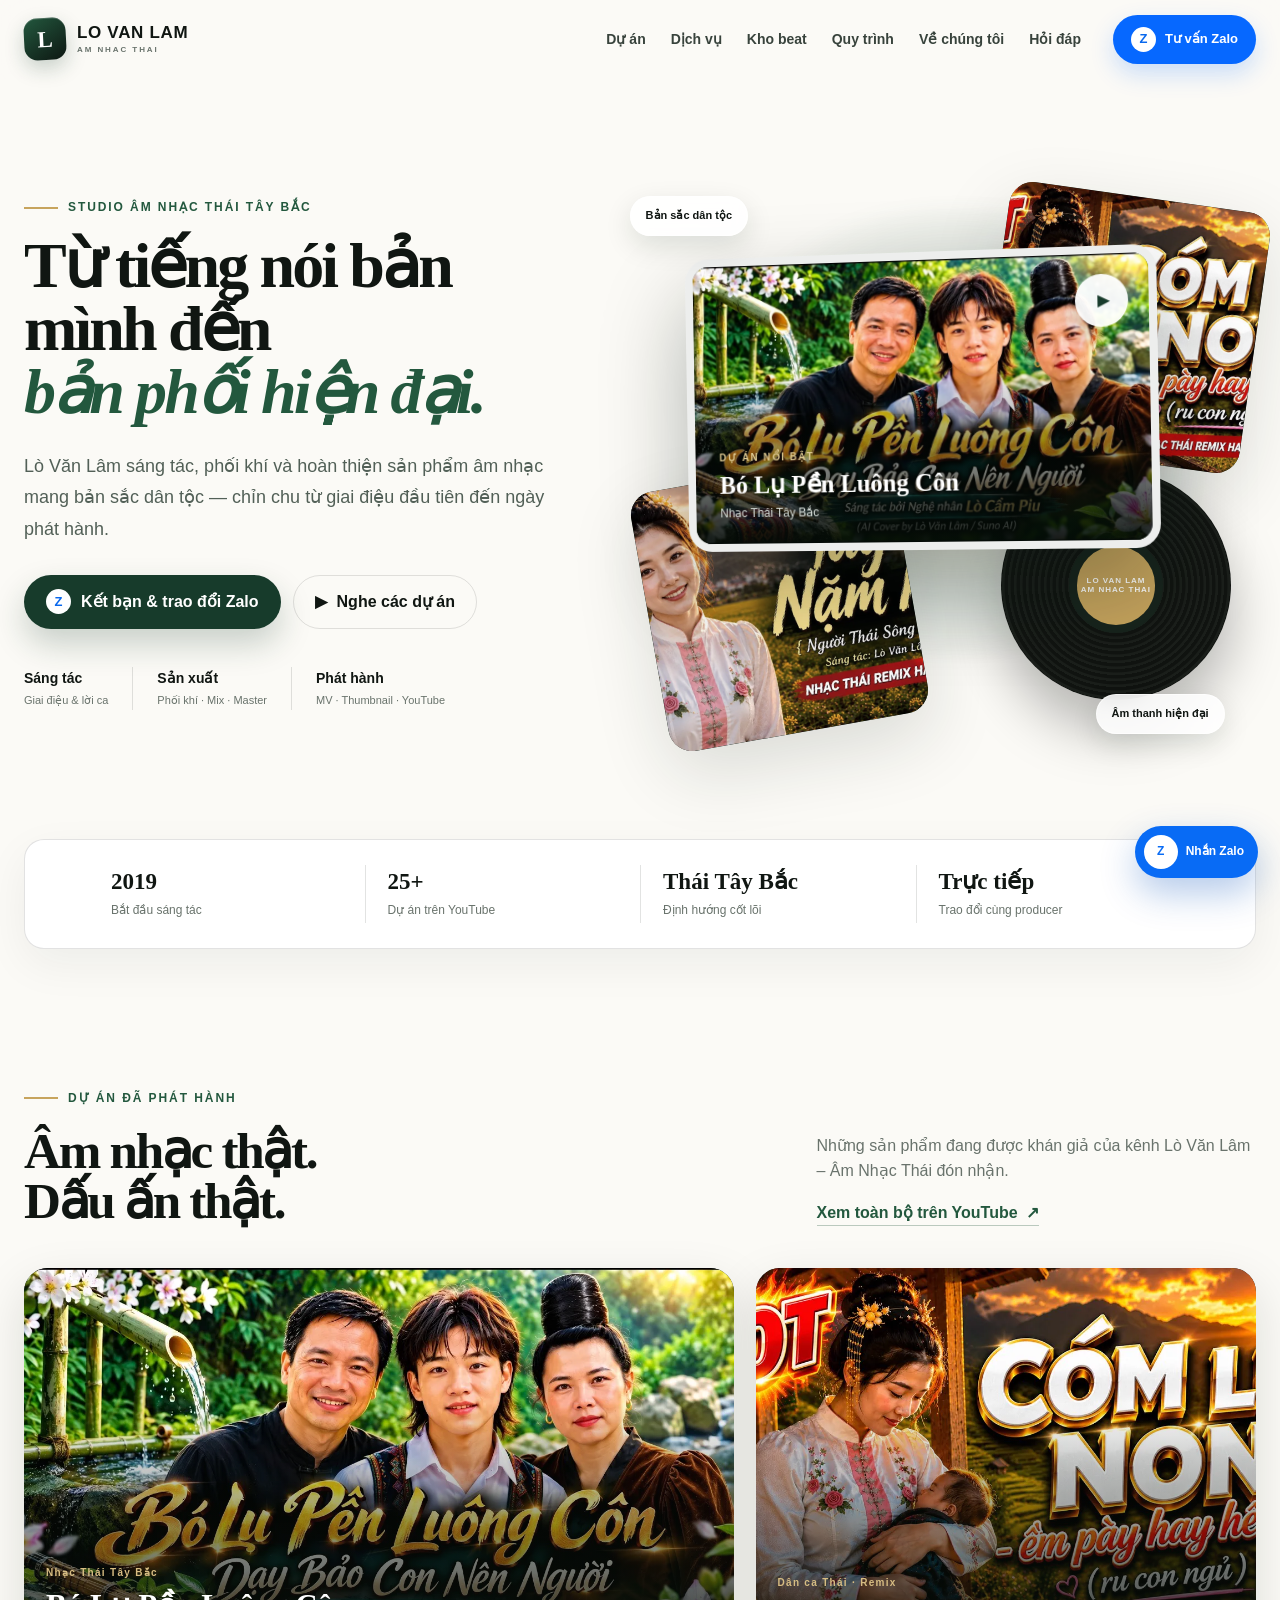
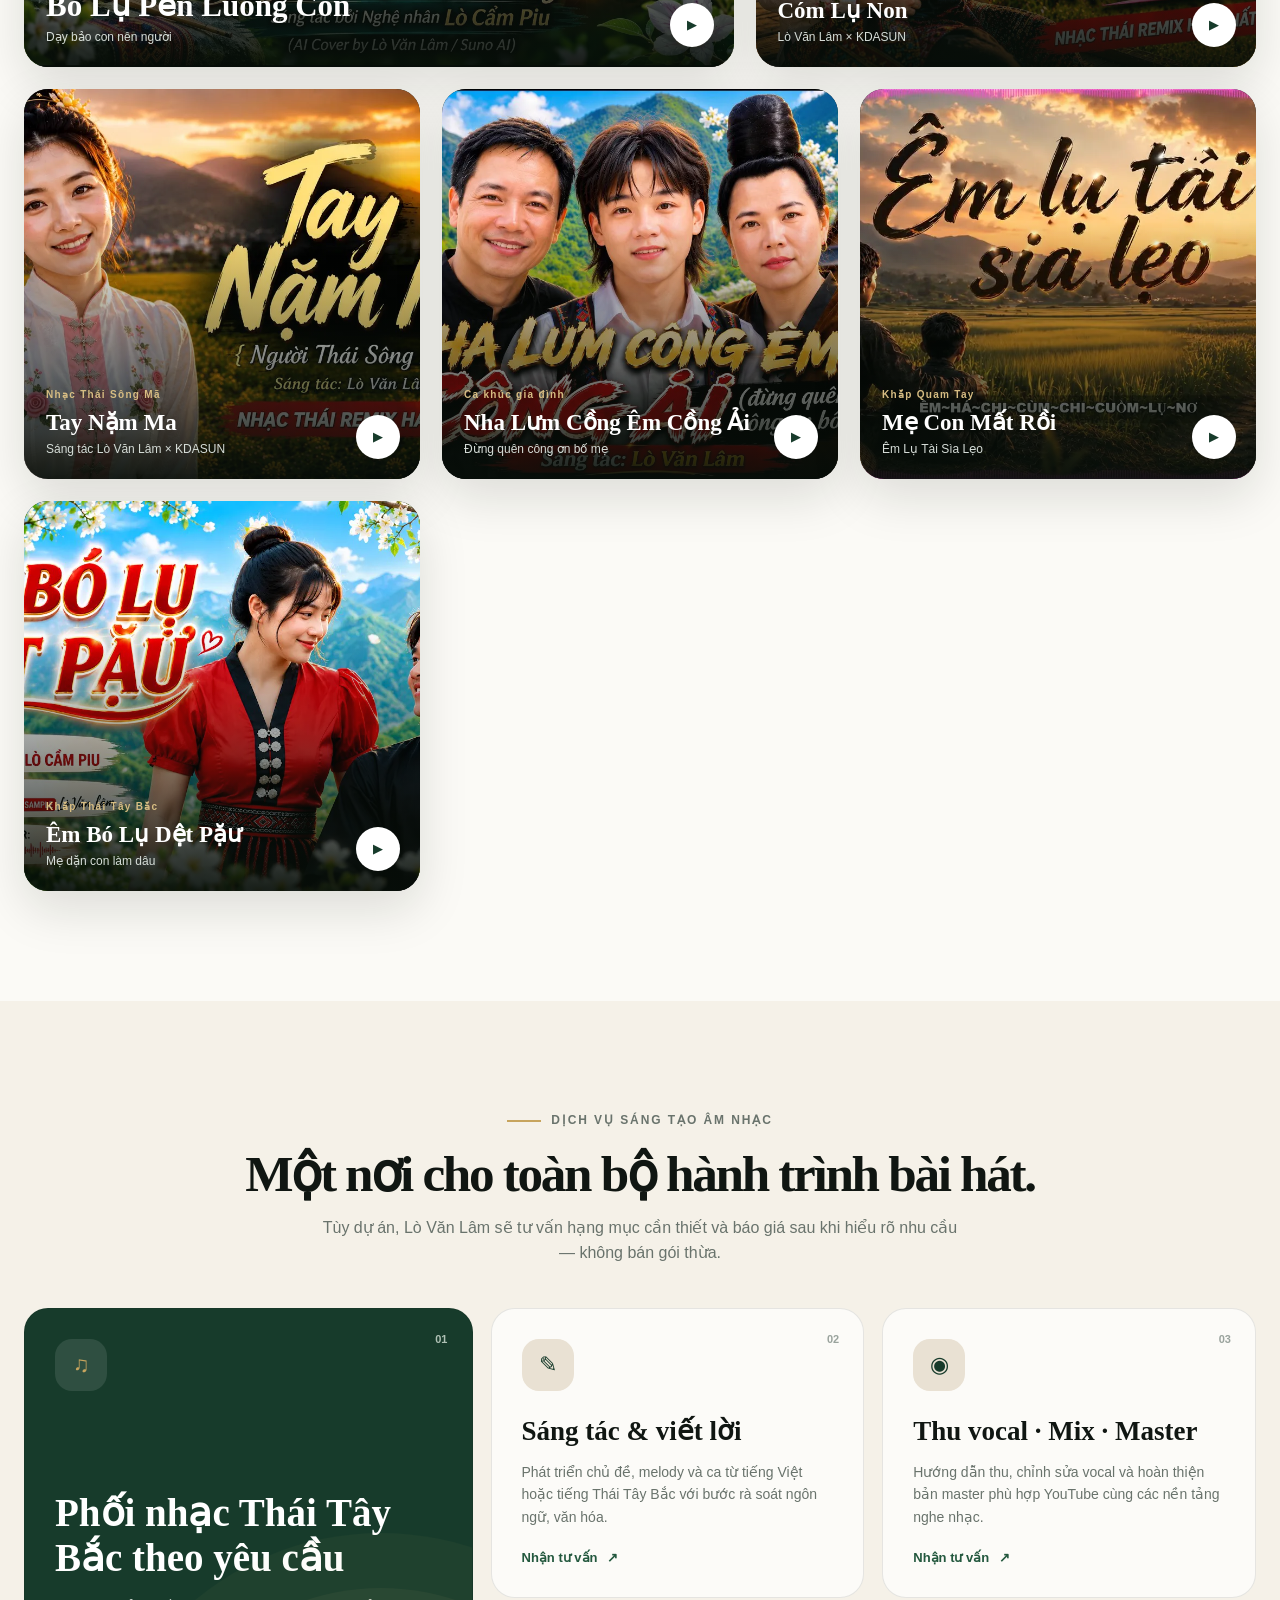
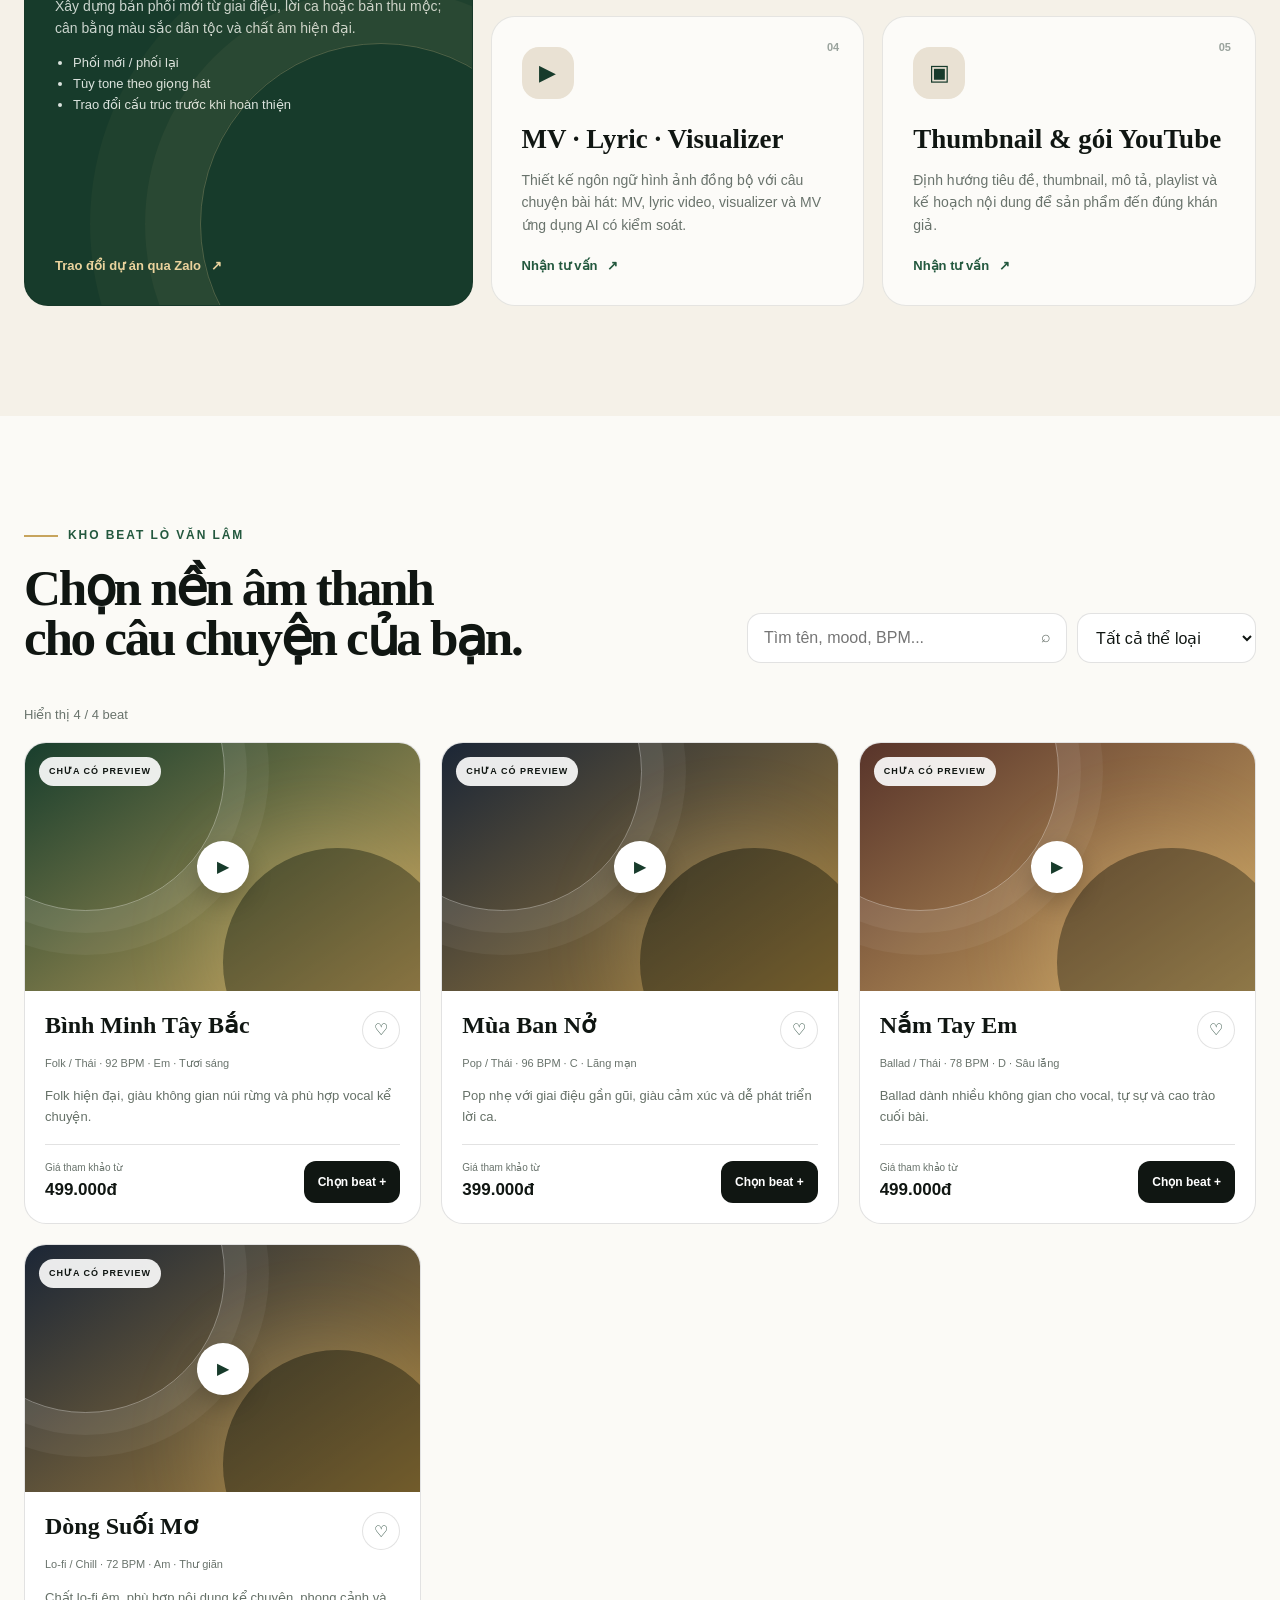
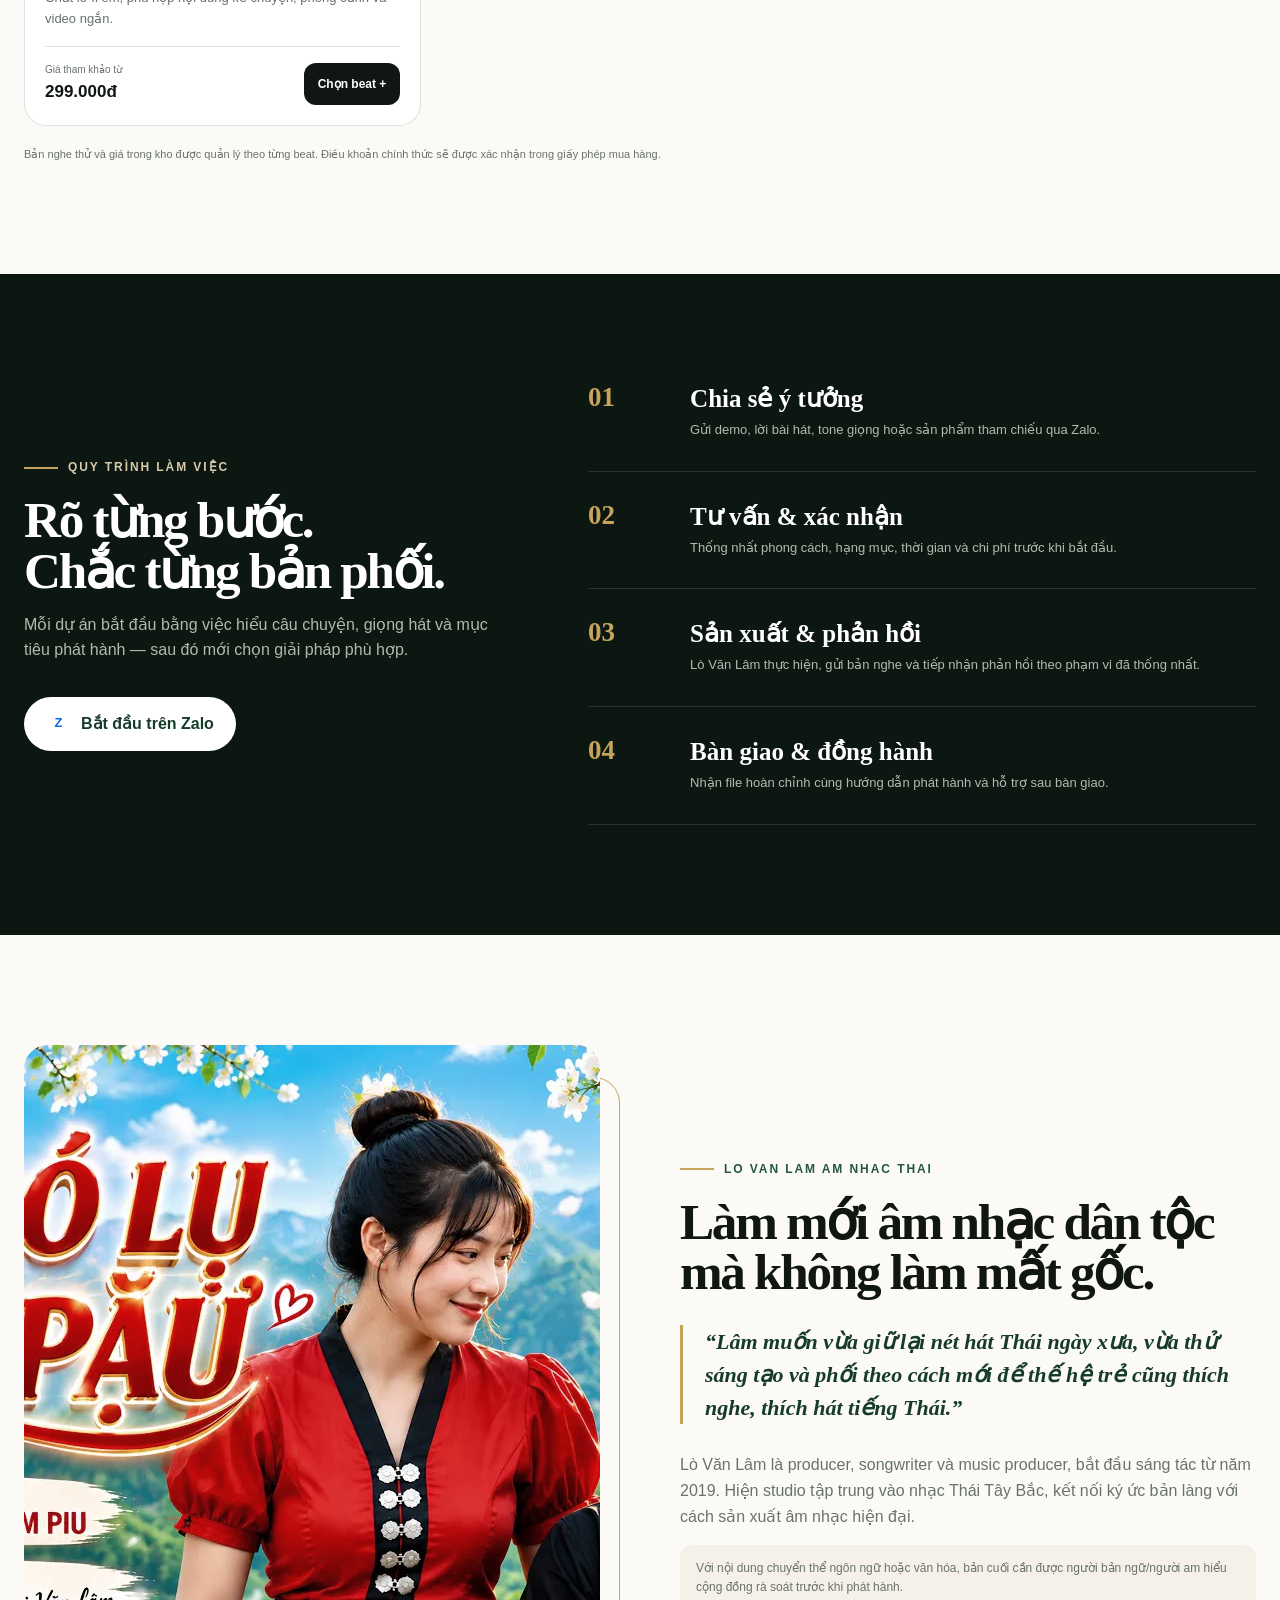
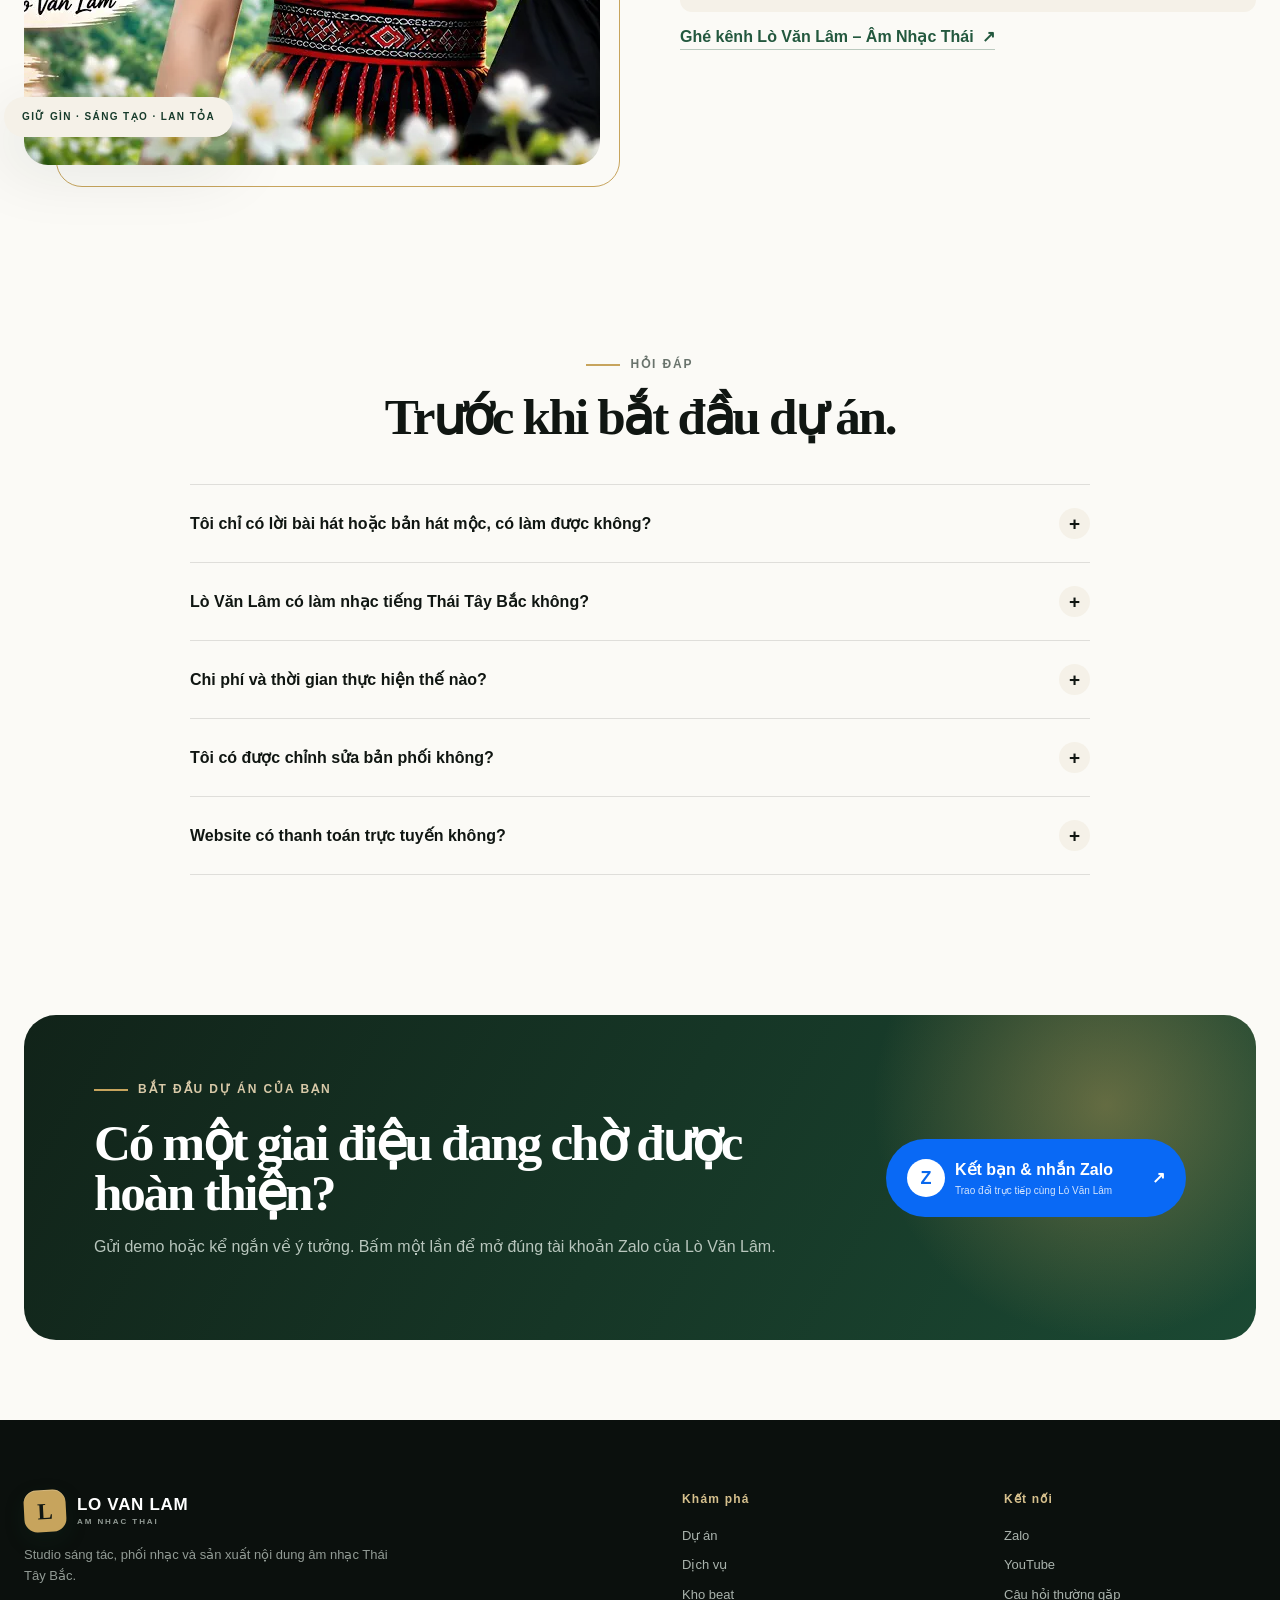
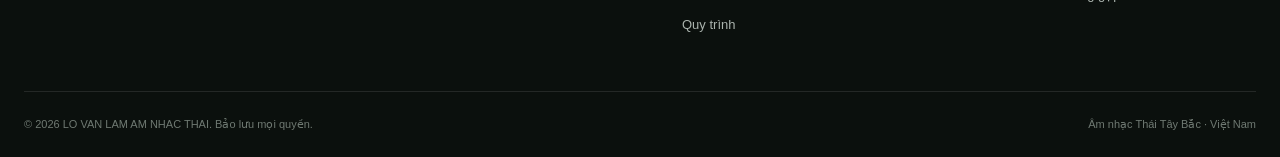
==== commit 4aa2b31a: "feat: rebuild LO VAN LAM AM NHAC THAI website" ====
--- a/index.html
+++ b/index.html
@@ -2,180 +2,98 @@
 <html lang="vi">
 <head>
   <meta charset="utf-8">
-  <meta name="viewport" content="width=device-width,initial-scale=1">
-  <meta name="theme-color" content="#eff7f0">
-  <meta name="description" content="KDASUN Music — kho beat bản quyền, phối nhạc và sản xuất nội dung chuyên nghiệp dành cho nghệ sĩ Việt Nam, Lào và Thái Lan.">
-  <title>KDASUN Music — Beat bản quyền &amp; sản xuất âm nhạc</title>
-  <link rel="stylesheet" href="style.css">
+  <meta name="viewport" content="width=device-width,initial-scale=1,viewport-fit=cover">
+  <meta name="theme-color" content="#0d1511">
+  <meta name="color-scheme" content="light">
+  <meta name="description" content="LO VAN LAM AM NHAC THAI — sáng tác, phối nhạc Thái Tây Bắc, thu vocal, mix master, MV, visualizer và phát triển nội dung YouTube.">
+  <link rel="canonical" href="https://kdasun.pages.dev/">
+  <meta property="og:type" content="website"><meta property="og:locale" content="vi_VN"><meta property="og:url" content="https://kdasun.pages.dev/">
+  <meta property="og:title" content="LO VAN LAM AM NHAC THAI — Âm nhạc Thái Tây Bắc">
+  <meta property="og:description" content="Từ tiếng nói bản mình đến bản phối hiện đại. Đồng hành cùng bạn từ ý tưởng đến ngày phát hành.">
+  <meta property="og:image" content="assets/images/kdasun-social-card.jpg"><meta property="og:image:width" content="1200"><meta property="og:image:height" content="630">
+  <meta name="twitter:card" content="summary_large_image"><meta name="twitter:title" content="LO VAN LAM AM NHAC THAI"><meta name="twitter:description" content="Studio âm nhạc Thái Tây Bắc — sáng tác, phối khí và sản xuất nội dung."><meta name="twitter:image" content="assets/images/kdasun-social-card.jpg">
+  <title>LO VAN LAM AM NHAC THAI | Studio âm nhạc Thái Tây Bắc</title>
+  <link rel="icon" href="assets/icons/favicon.svg" type="image/svg+xml"><link rel="manifest" href="manifest.webmanifest">
+  <link rel="preload" as="image" href="assets/images/projects/bo-lu-pen-luong-con.webp" fetchpriority="high"><link rel="stylesheet" href="style.css">
+  <script type="application/ld+json">{"@context":"https://schema.org","@type":"MusicGroup","name":"LO VAN LAM AM NHAC THAI","alternateName":"Lò Văn Lâm - Âm Nhạc Thái","description":"Studio sáng tác, phối nhạc và sản xuất âm nhạc Thái Tây Bắc.","url":"https://kdasun.pages.dev/","sameAs":["https://www.youtube.com/@amnhacthaitaybac"],"areaServed":"VN"}</script>
 </head>
 <body>
-  <a class="skip" href="#content">Chuyển đến nội dung chính</a>
-  <div class="ambient ambient-one" aria-hidden="true"></div>
-  <div class="ambient ambient-two" aria-hidden="true"></div>
-
-  <header class="site-header">
-    <div class="nav-shell">
-      <a class="logo" href="#home" aria-label="KDASUN Music — Trang chủ">
-        <span class="logo-mark">K</span>
-        <span class="logo-word">KDASUN<small>MUSIC</small></span>
-      </a>
-      <nav class="desktop-nav" aria-label="Điều hướng cửa hàng">
-        <a href="#home">Trang chủ</a>
-        <a href="#beats">Kho beat</a>
-        <a href="#services">Dịch vụ</a>
-        <a href="#process">Quy trình</a>
-      </nav>
-      <label class="search-label">
-        <span class="search-icon" aria-hidden="true">⌕</span>
-        <span class="sr-only">Tìm kiếm beat</span>
-        <input id="search" type="search" placeholder="Tìm beat, mood, BPM..." autocomplete="off">
-      </label>
-      <button class="nav-action" id="favOpen" type="button" aria-label="Mở danh sách yêu thích">
-        <span aria-hidden="true">♡</span><i id="favN">0</i>
-      </button>
-      <button class="nav-action cart-action" id="cartOpen" type="button" aria-label="Mở giỏ hàng">
-        <span aria-hidden="true">⌁</span><i id="cartN">0</i>
-      </button>
+  <a class="skip-link" href="#main-content">Chuyển đến nội dung chính</a>
+  <header class="site-header" id="top">
+    <div class="header-inner">
+      <a class="brand" href="#home" aria-label="LO VAN LAM AM NHAC THAI — Trang chủ"><span class="brand-mark" aria-hidden="true">L</span><span class="brand-name">LO VAN LAM<small>AM NHAC THAI</small></span></a>
+      <nav class="desktop-nav" aria-label="Điều hướng chính"><a href="#projects">Dự án</a><a href="#services">Dịch vụ</a><a href="#beats">Kho beat</a><a href="#process">Quy trình</a><a href="#about">Về chúng tôi</a><a href="#faq">Hỏi đáp</a></nav>
+      <a class="zalo-button compact" data-zalo-link href="#contact" aria-label="Kết bạn và tư vấn qua Zalo"><span class="zalo-dot" aria-hidden="true">Z</span><span>Tư vấn Zalo</span></a>
+      <button class="menu-toggle" id="menuToggle" type="button" aria-controls="mobileMenu" aria-expanded="false" aria-label="Mở menu"><span></span><span></span><span></span></button>
     </div>
+    <nav class="mobile-menu" id="mobileMenu" aria-label="Điều hướng trên điện thoại" hidden><a href="#projects">Dự án nổi bật</a><a href="#services">Dịch vụ</a><a href="#beats">Kho beat</a><a href="#process">Quy trình</a><a href="#about">Về chúng tôi</a><a href="#faq">Hỏi đáp</a><a class="zalo-button" data-zalo-link href="#contact"><span class="zalo-dot">Z</span>Kết bạn Zalo</a></nav>
   </header>
 
-  <main id="content">
+  <main id="main-content">
     <section class="hero" id="home">
-      <div class="hero-copy">
-        <div class="eyebrow"><span></span>KDASUN MUSIC STUDIO · ĐÔNG NAM Á</div>
-        <h1>Biến cảm xúc thành<br><em>âm thanh có dấu ấn.</em></h1>
-        <p class="hero-lead">Beat bản quyền, phối nhạc riêng và hệ sinh thái sáng tạo dành cho ca sĩ, nghệ sĩ độc lập và nhà sáng tạo nội dung.</p>
-        <div class="hero-actions">
-          <a class="button primary" href="#beats"><span>Khám phá kho beat</span><b aria-hidden="true">↗</b></a>
-          <button class="button ghost" type="button" data-play="bm"><span class="mini-play" aria-hidden="true">▶</span> Nghe beat nổi bật</button>
-        </div>
-        <div class="hero-proof" aria-label="Cam kết dịch vụ">
-          <span><b>✓</b> Giấy phép rõ ràng</span>
-          <span><b>✓</b> Hỗ trợ trực tiếp</span>
-          <span><b>✓</b> File chất lượng cao</span>
-        </div>
+      <div class="hero-text">
+        <p class="kicker"><span></span>STUDIO ÂM NHẠC THÁI TÂY BẮC</p>
+        <h1>Từ tiếng nói bản mình đến <em>bản phối hiện đại.</em></h1>
+        <p class="hero-lead">Lò Văn Lâm sáng tác, phối khí và hoàn thiện sản phẩm âm nhạc mang bản sắc dân tộc — chỉn chu từ giai điệu đầu tiên đến ngày phát hành.</p>
+        <div class="hero-actions"><a class="button button-primary" data-zalo-link href="#contact"><span class="zalo-dot">Z</span>Kết bạn &amp; trao đổi Zalo</a><a class="button button-secondary" href="https://www.youtube.com/@amnhacthaitaybac" target="_blank" rel="noopener noreferrer"><span aria-hidden="true">▶</span>Nghe các dự án</a></div>
+        <ul class="hero-points" aria-label="Năng lực nổi bật"><li><b>Sáng tác</b><span>Giai điệu &amp; lời ca</span></li><li><b>Sản xuất</b><span>Phối khí · Mix · Master</span></li><li><b>Phát hành</b><span>MV · Thumbnail · YouTube</span></li></ul>
       </div>
-
-      <div class="music-stage" aria-label="Beat nổi bật Bình Minh Tây Bắc">
-        <div class="stage-grid" aria-hidden="true"></div>
-        <div class="stage-glow" aria-hidden="true"></div>
-        <div class="album-stack" aria-hidden="true">
-          <div class="album-back"></div>
-          <div class="vinyl"><span></span></div>
-          <div class="album-cover">
-            <div class="cover-sun"></div>
-            <div class="cover-ridge ridge-one"></div>
-            <div class="cover-ridge ridge-two"></div>
-            <div class="cover-brand">KDASUN</div>
-            <div class="cover-title">BÌNH MINH<br>TÂY BẮC</div>
-          </div>
-        </div>
-        <article class="now-playing">
-          <button type="button" data-play="bm" aria-label="Nghe thử Bình Minh Tây Bắc">▶</button>
-          <div><small>BEAT NỔI BẬT</small><strong>Bình Minh Tây Bắc</strong><span>Folk / Thái · 92 BPM · Em</span></div>
-          <div class="equalizer" aria-hidden="true"><i></i><i></i><i></i><i></i><i></i><i></i></div>
-        </article>
-        <span class="float-chip chip-one">24-bit WAV</span>
-        <span class="float-chip chip-two">Trackout stems</span>
+      <div class="hero-visual" aria-label="Các dự án âm nhạc nổi bật của Lò Văn Lâm">
+        <div class="visual-halo" aria-hidden="true"></div>
+        <a class="record-card record-main" href="https://www.youtube.com/watch?v=rqpb4xq3zRc" target="_blank" rel="noopener noreferrer"><img src="assets/images/projects/bo-lu-pen-luong-con.webp" width="1280" height="720" alt="Bìa video Bó Lụ Pền Luông Côn" fetchpriority="high"><span class="record-play" aria-hidden="true">▶</span><span class="record-info"><small>DỰ ÁN NỔI BẬT</small><b>Bó Lụ Pền Luông Côn</b><em>Nhạc Thái Tây Bắc</em></span></a>
+        <a class="record-card record-back record-one" href="https://www.youtube.com/watch?v=tulb5SX0-64" target="_blank" rel="noopener noreferrer" aria-label="Nghe Cóm Lụ Non trên YouTube"><img src="assets/images/projects/com-lu-non.webp" width="1280" height="720" alt="" decoding="async"></a>
+        <a class="record-card record-back record-two" href="https://www.youtube.com/watch?v=3QYPyDH9_A0" target="_blank" rel="noopener noreferrer" aria-label="Nghe Tay Nặm Ma trên YouTube"><img src="assets/images/projects/tay-nam-ma.webp" width="1280" height="720" alt="" decoding="async"></a>
+        <div class="vinyl-disc" aria-hidden="true"><span>LO VAN LAM<br>AM NHAC THAI</span></div><span class="floating-label label-one">Bản sắc dân tộc</span><span class="floating-label label-two">Âm thanh hiện đại</span>
       </div>
     </section>
 
-    <section class="trust-strip" aria-label="Thông tin nền tảng">
-      <article><span>♫</span><div><b id="beatTotal">0+</b><small>Beat tuyển chọn</small></div></article>
-      <article><span>◈</span><div><b>3 thị trường</b><small>Việt Nam · Lào · Thái Lan</small></div></article>
-      <article><span>⚡</span><div><b>Hỗ trợ trực tiếp</b><small>Trao đổi cùng producer</small></div></article>
-      <article><span>✓</span><div><b>Quyền dùng rõ ràng</b><small>Xác nhận trước thanh toán</small></div></article>
+    <section class="proof-bar" aria-label="Thông tin kênh và dịch vụ"><div><strong>2019</strong><span>Bắt đầu sáng tác</span></div><div><strong>25+</strong><span>Dự án trên YouTube</span></div><div><strong>Thái Tây Bắc</strong><span>Định hướng cốt lõi</span></div><div><strong>Trực tiếp</strong><span>Trao đổi cùng producer</span></div></section>
+
+    <section class="section projects-section" id="projects">
+      <div class="section-heading split-heading"><div><p class="kicker"><span></span>DỰ ÁN ĐÃ PHÁT HÀNH</p><h2>Âm nhạc thật.<br>Dấu ấn thật.</h2></div><div><p>Những sản phẩm đang được khán giả của kênh Lò Văn Lâm – Âm Nhạc Thái đón nhận.</p><a class="text-link" href="https://www.youtube.com/@amnhacthaitaybac/videos" target="_blank" rel="noopener noreferrer">Xem toàn bộ trên YouTube <span>↗</span></a></div></div>
+      <div class="project-grid" id="projectGrid"></div>
     </section>
 
-    <section class="catalog section-space" id="beats">
-      <div class="section-head">
-        <div><div class="eyebrow"><span></span>KHO ÂM THANH KDASUN</div><h2>Tìm chất nhạc dành riêng cho bạn.</h2></div>
-        <label class="genre-filter">
-          <span class="sr-only">Lọc theo thể loại</span>
-          <select id="genre"><option value="">Tất cả thể loại</option></select>
-        </label>
-      </div>
-      <div class="catalog-meta"><p class="result-note" id="resultNote" aria-live="polite"></p><span>Kéo để khám phá thêm <b>→</b></span></div>
-      <div class="beats" id="grid"></div>
-    </section>
-
-    <section class="benefits section-space" aria-labelledby="benefit-title">
-      <div class="benefit-intro">
-        <div class="eyebrow light"><span></span>KHÔNG CHỈ LÀ MỘT BEAT</div>
-        <h2 id="benefit-title">Một nền tảng âm nhạc.<br>Nhiều khả năng sáng tạo.</h2>
-        <p>Từ bản demo đầu tiên đến ngày phát hành, KDASUN đồng hành cùng bạn bằng quy trình rõ ràng và hỗ trợ thật.</p>
-      </div>
-      <div class="benefit-cards">
-        <article class="benefit-main"><div class="orb"><span>24</span><small>BIT</small></div><h3>Âm thanh chất lượng phòng thu</h3><p>MP3, WAV và Trackout Stems theo gói giấy phép phù hợp.</p></article>
-        <article><span class="feature-icon">◇</span><h3>Bản quyền minh bạch</h3><p>Phạm vi sử dụng được xác nhận rõ trước khi đặt mua.</p></article>
-        <article><span class="feature-icon">✦</span><h3>Tùy biến theo nghệ sĩ</h3><p>Điều chỉnh cấu trúc, tone và phối khí theo chất giọng.</p></article>
+    <section class="section services-section" id="services">
+      <div class="section-heading centered"><p class="kicker"><span></span>DỊCH VỤ SÁNG TẠO ÂM NHẠC</p><h2>Một nơi cho toàn bộ hành trình bài hát.</h2><p>Tùy dự án, Lò Văn Lâm sẽ tư vấn hạng mục cần thiết và báo giá sau khi hiểu rõ nhu cầu — không bán gói thừa.</p></div>
+      <div class="service-bento">
+        <article class="service-card service-featured"><span class="service-index">01</span><div class="service-icon" aria-hidden="true">♫</div><h3>Phối nhạc Thái Tây Bắc theo yêu cầu</h3><p>Xây dựng bản phối mới từ giai điệu, lời ca hoặc bản thu mộc; cân bằng màu sắc dân tộc và chất âm hiện đại.</p><ul><li>Phối mới / phối lại</li><li>Tùy tone theo giọng hát</li><li>Trao đổi cấu trúc trước khi hoàn thiện</li></ul><a data-zalo-link href="#contact">Trao đổi dự án qua Zalo <span>↗</span></a></article>
+        <article class="service-card"><span class="service-index">02</span><div class="service-icon" aria-hidden="true">✎</div><h3>Sáng tác &amp; viết lời</h3><p>Phát triển chủ đề, melody và ca từ tiếng Việt hoặc tiếng Thái Tây Bắc với bước rà soát ngôn ngữ, văn hóa.</p><a data-zalo-link href="#contact">Nhận tư vấn <span>↗</span></a></article>
+        <article class="service-card"><span class="service-index">03</span><div class="service-icon" aria-hidden="true">◉</div><h3>Thu vocal · Mix · Master</h3><p>Hướng dẫn thu, chỉnh sửa vocal và hoàn thiện bản master phù hợp YouTube cùng các nền tảng nghe nhạc.</p><a data-zalo-link href="#contact">Nhận tư vấn <span>↗</span></a></article>
+        <article class="service-card"><span class="service-index">04</span><div class="service-icon" aria-hidden="true">▶</div><h3>MV · Lyric · Visualizer</h3><p>Thiết kế ngôn ngữ hình ảnh đồng bộ với câu chuyện bài hát: MV, lyric video, visualizer và MV ứng dụng AI có kiểm soát.</p><a data-zalo-link href="#contact">Nhận tư vấn <span>↗</span></a></article>
+        <article class="service-card"><span class="service-index">05</span><div class="service-icon" aria-hidden="true">▣</div><h3>Thumbnail &amp; gói YouTube</h3><p>Định hướng tiêu đề, thumbnail, mô tả, playlist và kế hoạch nội dung để sản phẩm đến đúng khán giả.</p><a data-zalo-link href="#contact">Nhận tư vấn <span>↗</span></a></article>
       </div>
     </section>
 
-    <section class="services section-space" id="services">
-      <div class="section-head">
-        <div><div class="eyebrow"><span></span>CREATIVE ECOSYSTEM</div><h2>Từ ý tưởng đến bản phát hành.</h2></div>
-        <p>Những mảnh ghép chuyên nghiệp cho một sản phẩm âm nhạc hoàn chỉnh.</p>
-      </div>
-      <div class="service-grid">
-        <article class="service-card featured-service">
-          <span class="service-number">01</span><div class="service-symbol">♫</div>
-          <div><h3>Phối nhạc riêng</h3><p>Xây dựng beat độc quyền theo câu chuyện, chất giọng và định hướng hình ảnh của bạn.</p><a href="#contact">Yêu cầu tư vấn <b>↗</b></a></div>
-        </article>
-        <article class="service-card"><span class="service-number">02</span><div class="service-symbol">◉</div><div><h3>Mix &amp; Master</h3><p>Cân bằng, làm sạch và hoàn thiện âm thanh đạt chuẩn phát hành.</p></div></article>
-        <article class="service-card"><span class="service-number">03</span><div class="service-symbol">✦</div><div><h3>Visual &amp; MV AI</h3><p>Visualizer, thumbnail và hình ảnh đồng bộ với tinh thần ca khúc.</p></div></article>
-        <article class="service-card"><span class="service-number">04</span><div class="service-symbol">↗</div><div><h3>Music Marketing</h3><p>Định hướng nội dung và chiến dịch tiếp cận khán giả phù hợp.</p></div></article>
-      </div>
+    <section class="section beats-section" id="beats">
+      <div class="section-heading split-heading"><div><p class="kicker"><span></span>KHO BEAT LÒ VĂN LÂM</p><h2>Chọn nền âm thanh<br>cho câu chuyện của bạn.</h2></div><div class="catalog-tools"><label class="search-box"><span class="sr-only">Tìm beat</span><input id="search" type="search" placeholder="Tìm tên, mood, BPM..." autocomplete="off"><span aria-hidden="true">⌕</span></label><label class="select-box"><span class="sr-only">Lọc thể loại</span><select id="genre"><option value="">Tất cả thể loại</option></select></label></div></div>
+      <p class="result-note" id="resultNote" aria-live="polite"></p><div class="beat-grid" id="grid"></div><p class="catalog-disclaimer">Bản nghe thử và giá trong kho được quản lý theo từng beat. Điều khoản chính thức sẽ được xác nhận trong giấy phép mua hàng.</p>
     </section>
 
-    <section class="process section-space" id="process">
-      <div class="process-copy"><div class="eyebrow"><span></span>QUY TRÌNH TINH GỌN</div><h2>Từ lần nghe đầu tiên<br>đến file sẵn sàng phát hành.</h2><p>Không thao tác rườm rà. Chọn beat, trao đổi nhu cầu và nhận hướng dẫn trực tiếp từ KDASUN.</p></div>
-      <ol class="process-list">
-        <li><b>01</b><div><strong>Nghe và chọn beat</strong><span>Tìm kiếm theo thể loại, mood, BPM hoặc tone.</span></div></li>
-        <li><b>02</b><div><strong>Chọn quyền sử dụng</strong><span>Trao đổi gói file và phạm vi phù hợp dự án.</span></div></li>
-        <li><b>03</b><div><strong>Xác nhận đơn hàng</strong><span>KDASUN kiểm tra và gửi thông tin thanh toán.</span></div></li>
-        <li><b>04</b><div><strong>Nhận file &amp; hỗ trợ</strong><span>Nhận file chất lượng cao và hỗ trợ sau mua.</span></div></li>
-      </ol>
+    <section class="section process-section" id="process">
+      <div class="process-intro"><p class="kicker light"><span></span>QUY TRÌNH LÀM VIỆC</p><h2>Rõ từng bước.<br>Chắc từng bản phối.</h2><p>Mỗi dự án bắt đầu bằng việc hiểu câu chuyện, giọng hát và mục tiêu phát hành — sau đó mới chọn giải pháp phù hợp.</p><a class="button button-light" data-zalo-link href="#contact"><span class="zalo-dot">Z</span>Bắt đầu trên Zalo</a></div>
+      <ol class="process-list"><li><span>01</span><div><h3>Chia sẻ ý tưởng</h3><p>Gửi demo, lời bài hát, tone giọng hoặc sản phẩm tham chiếu qua Zalo.</p></div></li><li><span>02</span><div><h3>Tư vấn &amp; xác nhận</h3><p>Thống nhất phong cách, hạng mục, thời gian và chi phí trước khi bắt đầu.</p></div></li><li><span>03</span><div><h3>Sản xuất &amp; phản hồi</h3><p>Lò Văn Lâm thực hiện, gửi bản nghe và tiếp nhận phản hồi theo phạm vi đã thống nhất.</p></div></li><li><span>04</span><div><h3>Bàn giao &amp; đồng hành</h3><p>Nhận file hoàn chỉnh cùng hướng dẫn phát hành và hỗ trợ sau bàn giao.</p></div></li></ol>
     </section>
 
-    <section class="contact section-space" id="contact">
-      <div class="contact-orbit" aria-hidden="true"><span>K</span></div>
-      <div><div class="eyebrow light"><span></span>BẮT ĐẦU DỰ ÁN</div><h2>Sẵn sàng tạo ra âm thanh<br>mang dấu ấn của bạn?</h2><p>Kể KDASUN nghe về bài hát, chất giọng và điều bạn muốn người nghe cảm nhận.</p></div>
-      <a class="button contact-button" href="mailto:contact@kdasun.vn"><span>Liên hệ tư vấn</span><b>↗</b></a>
+    <section class="section about-section" id="about">
+      <div class="about-art"><img src="assets/images/projects/em-bo-lu-det-pau.webp" width="1280" height="720" loading="lazy" alt="Dự án âm nhạc Thái Tây Bắc của Lò Văn Lâm"><span>GIỮ GÌN · SÁNG TẠO · LAN TỎA</span></div>
+      <div class="about-copy"><p class="kicker"><span></span>LO VAN LAM AM NHAC THAI</p><h2>Làm mới âm nhạc dân tộc mà không làm mất gốc.</h2><blockquote>“Lâm muốn vừa giữ lại nét hát Thái ngày xưa, vừa thử sáng tạo và phối theo cách mới để thế hệ trẻ cũng thích nghe, thích hát tiếng Thái.”</blockquote><p>Lò Văn Lâm là producer, songwriter và music producer, bắt đầu sáng tác từ năm 2019. Hiện studio tập trung vào nhạc Thái Tây Bắc, kết nối ký ức bản làng với cách sản xuất âm nhạc hiện đại.</p><p class="about-note">Với nội dung chuyển thể ngôn ngữ hoặc văn hóa, bản cuối cần được người bản ngữ/người am hiểu cộng đồng rà soát trước khi phát hành.</p><a class="text-link" href="https://www.youtube.com/@amnhacthaitaybac" target="_blank" rel="noopener noreferrer">Ghé kênh Lò Văn Lâm – Âm Nhạc Thái <span>↗</span></a></div>
     </section>
+
+    <section class="section faq-section" id="faq">
+      <div class="section-heading centered"><p class="kicker"><span></span>HỎI ĐÁP</p><h2>Trước khi bắt đầu dự án.</h2></div>
+      <div class="faq-list"><details><summary>Tôi chỉ có lời bài hát hoặc bản hát mộc, có làm được không?<span>+</span></summary><p>Có. Hãy gửi bản thu điện thoại, lời bài hát và một vài sản phẩm tham chiếu. Lò Văn Lâm sẽ tư vấn từ melody, cấu trúc đến hướng phối phù hợp.</p></details><details><summary>Lò Văn Lâm có làm nhạc tiếng Thái Tây Bắc không?<span>+</span></summary><p>Đây là định hướng cốt lõi. Với phần ngôn ngữ và văn hóa, hai bên sẽ xác nhận nội dung và nên có bước rà soát bởi người am hiểu trước khi phát hành.</p></details><details><summary>Chi phí và thời gian thực hiện thế nào?<span>+</span></summary><p>Tùy độ phức tạp, số hạng mục và chất lượng tư liệu đầu vào. Lò Văn Lâm chỉ báo giá và thời gian sau khi đã xem demo, tránh đưa con số chung gây hiểu nhầm.</p></details><details><summary>Tôi có được chỉnh sửa bản phối không?<span>+</span></summary><p>Có theo phạm vi hai bên thống nhất trước khi bắt đầu. Số vòng phản hồi, hạng mục chỉnh và thời điểm chốt bản sẽ được ghi rõ khi xác nhận dự án.</p></details><details><summary>Website có thanh toán trực tuyến không?<span>+</span></summary><p>Hiện chưa tích hợp cổng thanh toán. Lò Văn Lâm sẽ xác nhận đơn, quyền sử dụng và thông tin thanh toán trực tiếp qua Zalo; website không lưu thông tin thẻ.</p></details></div>
+    </section>
+
+    <section class="contact-section" id="contact"><div class="contact-glow" aria-hidden="true"></div><div><p class="kicker light"><span></span>BẮT ĐẦU DỰ ÁN CỦA BẠN</p><h2>Có một giai điệu đang chờ được hoàn thiện?</h2><p>Gửi demo hoặc kể ngắn về ý tưởng. Bấm một lần để mở đúng tài khoản Zalo của Lò Văn Lâm.</p></div><a class="button button-zalo" data-zalo-link href="#contact"><span class="zalo-dot">Z</span><span><b>Kết bạn &amp; nhắn Zalo</b><small>Trao đổi trực tiếp cùng Lò Văn Lâm</small></span><i aria-hidden="true">↗</i></a></section>
   </main>
 
-  <footer>
-    <a class="logo footer-logo" href="#home"><span class="logo-mark">K</span><span class="logo-word">KDASUN<small>MUSIC</small></span></a>
-    <p>Beat bản quyền · Phối nhạc · Sản xuất nội dung âm nhạc</p>
-    <div><a href="#beats">Kho beat</a><a href="#services">Dịch vụ</a><a href="#process">Quy trình</a><a href="#contact">Liên hệ</a></div>
-    <small>© 2026 KDASUN Music. Bảo lưu mọi quyền.</small>
-  </footer>
+  <footer class="site-footer"><div class="footer-main"><div><a class="brand footer-brand" href="#top"><span class="brand-mark">L</span><span class="brand-name">LO VAN LAM<small>AM NHAC THAI</small></span></a><p>Studio sáng tác, phối nhạc và sản xuất nội dung âm nhạc Thái Tây Bắc.</p></div><nav aria-label="Liên kết cuối trang"><strong>Khám phá</strong><a href="#projects">Dự án</a><a href="#services">Dịch vụ</a><a href="#beats">Kho beat</a><a href="#process">Quy trình</a></nav><nav aria-label="Kết nối"><strong>Kết nối</strong><a data-zalo-link href="#contact">Zalo</a><a href="https://www.youtube.com/@amnhacthaitaybac" target="_blank" rel="noopener noreferrer">YouTube</a><a href="#faq">Câu hỏi thường gặp</a></nav></div><div class="footer-bottom"><span>© <span id="year">2026</span> LO VAN LAM AM NHAC THAI. Bảo lưu mọi quyền.</span><span>Âm nhạc Thái Tây Bắc · Việt Nam</span></div></footer>
 
-  <nav class="mobile" aria-label="Điều hướng trên điện thoại">
-    <a href="#home"><span>⌂</span><small>Trang chủ</small></a>
-    <a href="#beats"><span>♫</span><small>Kho beat</small></a>
-    <a href="#services"><span>✦</span><small>Dịch vụ</small></a>
-    <button id="mfav" type="button"><span>♡</span><small>Yêu thích</small></button>
-    <button id="mcart" type="button"><span>⌁</span><small>Giỏ hàng</small></button>
-  </nav>
-
-  <div class="player" id="player" hidden role="region" aria-label="Beat đang chọn">
-    <span class="cover" id="pcover"></span>
-    <div class="player-info"><b id="ptitle"></b><small id="pmeta"></small></div>
-    <div class="player-wave" aria-hidden="true"><i></i><i></i><i></i><i></i><i></i></div>
-    <button id="pp" type="button" aria-label="Phát hoặc tạm dừng">▶</button>
-    <button id="pclose" type="button" aria-label="Đóng trình phát">×</button>
-  </div>
-
-  <section class="drawer" id="drawer" aria-labelledby="dtitle" aria-hidden="true">
-    <div class="drawer-head"><div><small>KDASUN MUSIC</small><h2 id="dtitle">Giỏ hàng</h2></div><button id="dclose" type="button" aria-label="Đóng">×</button></div>
-    <section id="dbody"></section>
-    <div class="drawer-note"><b>Đặt mua an toàn</b><span>KDASUN sẽ xác nhận giấy phép và thông tin thanh toán trực tiếp.</span></div>
-  </section>
-  <div class="shade" id="shade" hidden></div>
+  <a class="floating-zalo" data-zalo-link href="#contact" aria-label="Kết bạn Zalo với Lò Văn Lâm"><span>Z</span><b>Nhắn Zalo</b></a>
+  <section class="drawer" id="drawer" aria-labelledby="drawerTitle" aria-hidden="true"><div class="drawer-head"><div><small>LO VAN LAM AM NHAC THAI</small><h2 id="drawerTitle">Lựa chọn của bạn</h2></div><button id="drawerClose" type="button" aria-label="Đóng bảng lựa chọn">×</button></div><div id="drawerBody"></div><a class="button button-primary drawer-zalo" data-zalo-link href="#contact"><span class="zalo-dot">Z</span>Gửi yêu cầu qua Zalo</a></section><div class="backdrop" id="backdrop" hidden></div>
   <div class="toast" id="toast" role="status" aria-live="polite"></div>
-  <script src="data.js"></script>
-  <script src="app.js"></script>
+  <dialog class="contact-dialog" id="contactDialog" aria-labelledby="contactDialogTitle"><button class="dialog-close" type="button" data-close-dialog aria-label="Đóng">×</button><span class="dialog-icon">Z</span><h2 id="contactDialogTitle">Chưa có link Zalo</h2><p>Chủ website cần điền số hoặc link Zalo thật trong <code>config.js</code>. Website không tự dùng số giả để tránh đưa khách sang nhầm tài khoản.</p><button class="button button-secondary" type="button" data-close-dialog>Đã hiểu</button></dialog>
+  <script src="config.js"></script><script src="data.js"></script><script src="app.js"></script>
 </body>
 </html>
--- a/style.css
+++ b/style.css
@@ -1,218 +1,18 @@
-*{box-sizing:border-box}
-:root{
-  --ink:#122219;--ink-soft:#30473a;--muted:#6f8176;--forest:#1e5438;--green:#5c8d6b;
-  --mint:#dff0e3;--cream:#f8f5ed;--gold:#c5a65a;--line:rgba(27,71,45,.12);
-  --white:rgba(255,255,255,.82);--shadow:0 24px 70px rgba(23,65,40,.14);
-}
-html{scroll-behavior:smooth;scroll-padding-top:100px}
-[hidden]{display:none!important}
-body{margin:0;min-width:320px;overflow-x:hidden;background:#f8fbf8;color:var(--ink);font:15px/1.65 Inter,"Segoe UI",Arial,sans-serif}
-body:before{position:fixed;z-index:-3;inset:0;content:"";background:radial-gradient(circle at 15% 8%,#e7f4e9 0,transparent 28%),radial-gradient(circle at 88% 17%,#fff4d8 0,transparent 24%),linear-gradient(180deg,#fbfdfb,#f5f9f5 48%,#fff)}
-a{color:inherit;text-decoration:none}
-button,input,select{font:inherit}
-button{color:inherit;cursor:pointer}
-img{max-width:100%;display:block}
-.sr-only{position:absolute;width:1px;height:1px;padding:0;margin:-1px;overflow:hidden;clip:rect(0,0,0,0);white-space:nowrap;border:0}
-.skip{position:fixed;z-index:200;left:18px;top:12px;padding:10px 15px;border-radius:10px;background:var(--ink);color:#fff;transform:translateY(-150%)}
-.skip:focus{transform:none}
-:focus-visible{outline:3px solid var(--gold);outline-offset:3px}
-.ambient{position:fixed;z-index:-2;border-radius:50%;filter:blur(4px);pointer-events:none}
-.ambient-one{width:340px;height:340px;right:-130px;top:28%;background:rgba(195,220,198,.35)}
-.ambient-two{width:240px;height:240px;left:-100px;top:65%;background:rgba(241,218,158,.2)}
-
-.site-header{position:fixed;z-index:50;left:0;right:0;top:0;padding:14px 22px}
-.nav-shell{width:min(1340px,100%);height:66px;margin:auto;display:flex;align-items:center;gap:24px;padding:0 14px 0 18px;border:1px solid rgba(255,255,255,.75);border-radius:21px;background:rgba(255,255,255,.74);box-shadow:0 12px 40px rgba(28,67,42,.09);backdrop-filter:blur(22px)}
-.logo{display:flex;align-items:center;gap:9px;flex:0 0 auto}
-.logo-mark{display:grid;place-items:center;width:39px;height:39px;border:1px solid var(--gold);border-radius:50%;background:linear-gradient(145deg,#fff,#f3ead5);box-shadow:inset 0 0 0 4px #fff,0 7px 18px rgba(118,94,39,.15);color:#9a792e;font:700 18px Georgia}
-.logo-word{display:grid;font-size:13px;font-weight:900;letter-spacing:.16em;line-height:1}
-.logo-word small{margin-top:4px;color:#9a792e;font-size:7px;letter-spacing:.36em}
-.desktop-nav{display:flex;align-items:center;gap:22px;white-space:nowrap}
-.desktop-nav a{position:relative;color:#496054;font-size:12px;font-weight:700}
-.desktop-nav a:after{position:absolute;left:0;right:100%;bottom:-8px;height:2px;content:"";background:var(--green);transition:.25s}
-.desktop-nav a:hover:after{right:0}
-.search-label{position:relative;display:flex;align-items:center;margin-left:auto}
-.search-icon{position:absolute;left:14px;color:#6d8175;font-size:20px}
-.search-label input{width:min(320px,25vw);height:44px;padding:0 14px 0 39px;border:1px solid var(--line);border-radius:14px;background:rgba(245,249,246,.9);color:var(--ink);outline:none;transition:.2s}
-.search-label input:focus{width:min(370px,29vw);border-color:rgba(71,125,88,.45);background:#fff;box-shadow:0 0 0 4px rgba(91,143,107,.1)}
-.nav-action{position:relative;display:grid;place-items:center;width:42px;height:42px;flex:0 0 auto;border:1px solid var(--line);border-radius:14px;background:#fff;font-size:21px}
-.nav-action i{position:absolute;right:-5px;top:-5px;display:grid;place-items:center;min-width:18px;height:18px;padding:0 4px;border:2px solid #fff;border-radius:999px;background:var(--forest);color:#fff;font:700 9px Arial}
-.cart-action{background:var(--ink);color:#fff}
-
-main{width:min(1320px,100%);margin:auto;padding:124px 24px 80px}
-.hero{min-height:650px;display:grid;grid-template-columns:.92fr 1.08fr;align-items:center;gap:70px;padding:38px 0 54px}
-.eyebrow{display:flex;align-items:center;gap:10px;color:var(--green);font-size:10px;font-weight:900;letter-spacing:.2em}
-.eyebrow>span{width:28px;height:1px;background:currentColor}
-.eyebrow.light{color:#b7d8c0}
-.hero h1{margin:19px 0 22px;font:700 clamp(54px,5.6vw,84px)/.97 Georgia,"Times New Roman",serif;letter-spacing:-.055em}
-.hero h1 em{position:relative;color:var(--green);font-style:normal}
-.hero h1 em:after{position:absolute;z-index:-1;left:0;right:0;bottom:2px;height:13px;content:"";border-radius:50%;background:rgba(197,166,90,.22);transform:rotate(-1deg)}
-.hero-lead{max-width:590px;margin:0;color:var(--muted);font-size:17px}
-.hero-actions{display:flex;align-items:center;flex-wrap:wrap;gap:12px;margin:30px 0 27px}
-.button{min-height:52px;display:inline-flex;align-items:center;justify-content:center;gap:22px;padding:0 20px;border:1px solid transparent;border-radius:15px;font-weight:800;transition:transform .2s,box-shadow .2s,background .2s}
-.button:hover{transform:translateY(-3px)}
-.button.primary{background:linear-gradient(135deg,#245b3c,#153e2a);box-shadow:0 15px 32px rgba(26,75,47,.23);color:#fff}
-.button.primary b,.contact-button b{display:grid;place-items:center;width:27px;height:27px;border-radius:50%;background:rgba(255,255,255,.15)}
-.button.ghost{border-color:var(--line);background:rgba(255,255,255,.7)}
-.mini-play{display:grid;place-items:center;width:28px;height:28px;border-radius:50%;background:var(--mint);color:var(--forest);font-size:10px}
-.hero-proof{display:flex;flex-wrap:wrap;gap:19px;color:#607267;font-size:11px}
-.hero-proof b{margin-right:5px;color:var(--green)}
-
-.music-stage{position:relative;min-height:550px;perspective:1100px}
-.stage-grid{position:absolute;inset:8% -4% 2%;border-radius:46px;background-image:linear-gradient(rgba(47,93,62,.08) 1px,transparent 1px),linear-gradient(90deg,rgba(47,93,62,.08) 1px,transparent 1px);background-size:42px 42px;transform:rotateX(65deg) translateY(55px);mask-image:linear-gradient(to bottom,transparent,#000 25%,#000 75%,transparent)}
-.stage-glow{position:absolute;left:15%;top:15%;width:70%;height:66%;border-radius:50%;background:radial-gradient(circle,#d6edd9 0,rgba(232,242,220,.5) 37%,transparent 70%);filter:blur(6px)}
-.album-stack{position:absolute;left:50%;top:48%;width:330px;height:390px;transform-style:preserve-3d;transform:translate(-50%,-50%) rotateX(4deg) rotateY(-14deg) rotateZ(-2deg)}
-.album-back,.album-cover{position:absolute;inset:20px 25px 60px;border-radius:24px}
-.album-back{background:#c7dbc9;box-shadow:35px 45px 75px rgba(33,73,46,.25);transform:translateZ(-28px) translate(30px,18px)}
-.vinyl{position:absolute;z-index:1;right:-64px;top:53px;width:270px;height:270px;border-radius:50%;background:repeating-radial-gradient(circle,#15271d 0 3px,#263a2e 4px 7px);box-shadow:15px 30px 60px rgba(24,50,34,.28);transform:translateZ(-8px)}
-.vinyl:before,.vinyl:after{position:absolute;left:50%;top:50%;content:"";border-radius:50%;transform:translate(-50%,-50%)}
-.vinyl:before{width:76px;height:76px;background:linear-gradient(135deg,#d8b75e,#f2df9d)}
-.vinyl:after{width:15px;height:15px;background:#f9f9f3}
-.vinyl span{position:absolute;inset:12px;border:1px solid rgba(255,255,255,.12);border-radius:50%}
-.album-cover{z-index:2;overflow:hidden;background:linear-gradient(155deg,#dcefe3 0,#96bca0 44%,#315e42 100%);box-shadow:0 38px 70px rgba(24,62,39,.27),inset 0 0 0 1px rgba(255,255,255,.55);transform:translateZ(18px)}
-.cover-sun{position:absolute;right:42px;top:49px;width:74px;height:74px;border-radius:50%;background:#f6e6a5;box-shadow:0 0 50px rgba(255,232,153,.65)}
-.cover-ridge{position:absolute;left:-15%;right:-15%;bottom:-2%;height:67%;clip-path:polygon(0 100%,0 72%,16% 42%,29% 68%,45% 22%,60% 71%,77% 35%,100% 72%,100% 100%)}
-.ridge-one{background:#4e795b}
-.ridge-two{bottom:-12%;background:#2e5940;transform:scaleX(1.1) translateX(20px)}
-.cover-brand{position:absolute;left:25px;top:23px;color:rgba(255,255,255,.85);font-size:9px;font-weight:900;letter-spacing:.25em}
-.cover-title{position:absolute;z-index:2;left:25px;bottom:28px;color:#fff;font:700 32px/1.02 Georgia;letter-spacing:-.03em}
-.now-playing{position:absolute;z-index:5;left:50%;bottom:0;width:min(465px,86%);display:grid;grid-template-columns:50px 1fr auto;align-items:center;gap:13px;padding:13px 15px;border:1px solid rgba(255,255,255,.85);border-radius:20px;background:rgba(255,255,255,.78);box-shadow:var(--shadow);backdrop-filter:blur(20px);transform:translateX(-50%)}
-.now-playing button{width:50px;height:50px;border:0;border-radius:50%;background:var(--forest);box-shadow:0 9px 22px rgba(27,73,45,.25);color:#fff}
-.now-playing>div:not(.equalizer){display:grid}
-.now-playing small{color:var(--green);font-size:8px;font-weight:900;letter-spacing:.17em}
-.now-playing strong{font:700 18px Georgia}
-.now-playing span{color:var(--muted);font-size:10px}
-.equalizer{height:28px;display:flex;align-items:center;gap:3px}
-.equalizer i,.player-wave i{width:3px;border-radius:5px;background:var(--green);animation:wave 1s ease-in-out infinite alternate}
-.equalizer i:nth-child(1),.equalizer i:nth-child(5){height:9px}.equalizer i:nth-child(2){height:20px;animation-delay:.2s}.equalizer i:nth-child(3){height:27px;animation-delay:.4s}.equalizer i:nth-child(4){height:15px;animation-delay:.6s}.equalizer i:nth-child(6){height:23px;animation-delay:.3s}
-.float-chip{position:absolute;z-index:4;padding:8px 13px;border:1px solid rgba(255,255,255,.85);border-radius:999px;background:rgba(255,255,255,.78);box-shadow:0 10px 30px rgba(32,70,45,.1);backdrop-filter:blur(12px);color:#526a5a;font-size:9px;font-weight:800}
-.chip-one{left:3%;top:24%}.chip-two{right:2%;top:17%}
-
-.trust-strip{display:grid;grid-template-columns:repeat(4,1fr);gap:1px;overflow:hidden;border:1px solid var(--line);border-radius:24px;background:var(--line);box-shadow:0 15px 40px rgba(31,69,44,.06)}
-.trust-strip article{min-height:105px;display:flex;align-items:center;gap:14px;padding:20px;background:rgba(255,255,255,.75)}
-.trust-strip article>span{display:grid;place-items:center;width:40px;height:40px;flex:0 0 auto;border-radius:13px;background:var(--mint);color:var(--forest);font-size:18px}
-.trust-strip article div{display:grid}.trust-strip b{font-size:13px}.trust-strip small{color:var(--muted);font-size:10px}
-.section-space{padding-top:120px}
-.section-head{display:flex;align-items:end;justify-content:space-between;gap:40px;margin-bottom:32px}
-.section-head h2,.benefit-intro h2,.process h2,.contact h2{max-width:760px;margin:10px 0 0;font:700 clamp(38px,4.4vw,62px)/1.04 Georgia;letter-spacing:-.045em}
-.section-head>p{max-width:390px;margin:0;color:var(--muted)}
-.genre-filter select{height:46px;padding:0 38px 0 15px;border:1px solid var(--line);border-radius:14px;background:#fff;color:var(--ink);font-weight:700}
-.catalog-meta{display:flex;align-items:center;justify-content:space-between;color:var(--muted);font-size:10px}
-.catalog-meta span b{margin-left:8px;color:var(--green)}
-.beats{display:grid;grid-auto-flow:column;grid-auto-columns:minmax(270px,1fr);gap:17px;overflow-x:auto;padding:15px 5px 30px;scroll-snap-type:x mandatory;scrollbar-width:thin;scrollbar-color:#a9c5b0 transparent}
-.card{position:relative;overflow:hidden;border:1px solid rgba(255,255,255,.9);border-radius:26px;background:rgba(255,255,255,.8);box-shadow:0 16px 45px rgba(29,69,43,.1);scroll-snap-align:start;transform-style:preserve-3d;transition:transform .35s,box-shadow .35s}
-.card:hover{box-shadow:0 28px 60px rgba(29,69,43,.17);transform:translateY(-10px) rotateX(2deg) rotateY(-1deg)}
-.art{position:relative;aspect-ratio:1.18/1;overflow:hidden;background:linear-gradient(145deg,#cfe5d3,#4e805e)}
-.art:before,.art:after{position:absolute;content:""}
-.art:before{left:12%;top:14%;width:76px;height:76px;border-radius:50%;background:#f5e4a6;box-shadow:0 0 45px rgba(255,233,158,.55)}
-.art:after{inset:20% -10% -5%;background:linear-gradient(145deg,transparent 34%,rgba(25,74,45,.33) 35% 48%,transparent 49%),linear-gradient(35deg,transparent 41%,rgba(25,74,45,.56) 42% 61%,transparent 62%);clip-path:polygon(0 100%,0 72%,22% 42%,37% 67%,57% 22%,74% 72%,88% 46%,100% 63%,100% 100%)}
-.art.t2{background:linear-gradient(145deg,#f4e5c8,#d5ab56)}.art.t2:before{background:#fff8e6}
-.art.t3{background:linear-gradient(145deg,#d9ecea,#55918d)}.art.t3:before{background:#eafcff}
-.art.has-cover:before,.art.has-cover:after{display:none}
-.art img{width:100%;height:100%;object-fit:cover}
-.art .play-button{position:absolute;z-index:3;left:50%;top:50%;width:58px;height:58px;border:1px solid rgba(255,255,255,.8);border-radius:50%;background:rgba(255,255,255,.88);box-shadow:0 13px 28px rgba(25,55,38,.2);color:var(--forest);opacity:0;transform:translate(-50%,-35%) scale(.85);transition:.25s}
-.card:hover .play-button,.play-button:focus-visible{opacity:1;transform:translate(-50%,-50%) scale(1)}
-.art .beat-badge{position:absolute;z-index:3;left:13px;top:13px;padding:6px 10px;border-radius:999px;background:rgba(16,43,28,.72);backdrop-filter:blur(8px);color:#fff;font-size:8px;font-weight:900;letter-spacing:.12em}
-.card-body{padding:18px}
-.card-title{display:flex;align-items:start;justify-content:space-between;gap:8px}
-.card-title h3{margin:0;font:700 22px Georgia;letter-spacing:-.02em}
-.heart{width:35px;height:35px;flex:0 0 auto;border:1px solid var(--line);border-radius:11px;background:#fff;font-size:18px}
-.heart.on{background:#fff4e1;color:#b98328}
-.meta{display:block;min-height:34px;margin-top:6px;color:var(--muted);font-size:10px}
-.description{min-height:40px;margin:9px 0;color:#61756a;font-size:11px}
-.card-bottom{display:flex;justify-content:space-between;align-items:center;margin-top:14px;padding-top:14px;border-top:1px solid var(--line)}
-.price{display:grid;color:var(--muted);font-size:8px;text-transform:uppercase;letter-spacing:.1em}.price b{color:var(--forest);font-size:15px;letter-spacing:0;text-transform:none}
-.add{min-height:39px;padding:0 14px;border:0;border-radius:12px;background:var(--ink);color:#fff;font-size:11px;font-weight:800;transition:.2s}
-.add:hover{background:var(--forest);transform:translateY(-2px)}
-.empty{min-width:300px;padding:40px;border:1px solid var(--line);border-radius:22px;background:#fff}.empty small{display:block;color:var(--muted)}
-
-.benefits{display:grid;grid-template-columns:.8fr 1.2fr;gap:70px;align-items:center;margin-top:120px;padding:70px;border-radius:42px;background:radial-gradient(circle at 5% 10%,#3b7651,transparent 40%),linear-gradient(135deg,#173b28,#0f271b);box-shadow:0 35px 80px rgba(18,53,33,.2);color:#fff}
-.benefit-intro p{max-width:500px;color:#b9cbbf}
-.benefit-cards{display:grid;grid-template-columns:1.15fr .85fr;gap:14px}
-.benefit-cards article{min-height:205px;padding:25px;border:1px solid rgba(255,255,255,.12);border-radius:25px;background:rgba(255,255,255,.07);backdrop-filter:blur(10px)}
-.benefit-cards h3{margin:15px 0 7px;font:700 21px Georgia}.benefit-cards p{margin:0;color:#b9cbbf;font-size:11px}
-.benefit-main{grid-row:span 2;display:flex;flex-direction:column;justify-content:end;background:radial-gradient(circle at 50% 15%,rgba(209,229,176,.23),transparent 45%),rgba(255,255,255,.08)!important}
-.orb{align-self:center;width:130px;height:130px;display:grid;place-items:center;align-content:center;border:1px solid rgba(255,255,255,.3);border-radius:50%;background:radial-gradient(circle at 35% 30%,#e7dcae,#769e7f 45%,#284e36 70%);box-shadow:inset -14px -16px 30px rgba(0,0,0,.18),0 18px 40px rgba(0,0,0,.18)}
-.orb span{font:700 41px Georgia}.orb small{font-size:8px;letter-spacing:.25em}
-.feature-icon{display:grid;place-items:center;width:45px;height:45px;border-radius:15px;background:rgba(255,255,255,.1);color:#d8c279;font-size:19px}
-
-.service-grid{display:grid;grid-template-columns:1.25fr .75fr .75fr;gap:15px}
-.service-card{position:relative;min-height:250px;display:flex;flex-direction:column;justify-content:space-between;overflow:hidden;padding:25px;border:1px solid rgba(255,255,255,.9);border-radius:27px;background:rgba(255,255,255,.76);box-shadow:0 14px 40px rgba(34,72,47,.08);transition:.3s}
-.service-card:hover{transform:translateY(-7px);box-shadow:0 24px 55px rgba(34,72,47,.14)}
-.featured-service{grid-row:span 2;min-height:515px;background:linear-gradient(150deg,#eaf5ec,#fff 55%,#f3ead1)}
-.service-card:nth-child(4){grid-column:2/4}
-.service-number{position:absolute;right:21px;top:17px;color:#aab9af;font:700 10px monospace}
-.service-symbol{width:60px;height:60px;display:grid;place-items:center;border-radius:19px;background:linear-gradient(145deg,#eff7f0,#d6e9da);box-shadow:inset 0 0 0 1px #fff,0 13px 26px rgba(42,90,57,.12);color:var(--forest);font-size:25px}
-.featured-service .service-symbol{width:100px;height:100px;border-radius:50%;font-size:40px;transform:translate(20px,25px);box-shadow:inset -10px -12px 23px rgba(31,78,46,.12),0 24px 40px rgba(42,90,57,.16)}
-.service-card h3{margin:0 0 8px;font:700 25px Georgia}.featured-service h3{font-size:35px}
-.service-card p{margin:0;color:var(--muted);font-size:12px}.service-card a{display:inline-flex;gap:8px;margin-top:17px;color:var(--forest);font-size:11px;font-weight:900}
-
-.process{display:grid;grid-template-columns:.9fr 1.1fr;gap:100px;align-items:start}
-.process-copy{position:sticky;top:120px}.process-copy p{max-width:480px;color:var(--muted)}
-.process-list{margin:0;padding:0;list-style:none;counter-reset:steps}
-.process-list li{display:grid;grid-template-columns:65px 1fr;gap:18px;padding:25px 5px;border-bottom:1px solid var(--line);transition:.25s}
-.process-list li:hover{padding-left:16px}
-.process-list li>b{display:grid;place-items:center;width:48px;height:48px;border:1px solid var(--line);border-radius:50%;background:#fff;color:var(--green);font-size:10px}
-.process-list div{display:grid}.process-list strong{font:700 21px Georgia}.process-list span{color:var(--muted);font-size:11px}
-
-.contact{position:relative;min-height:390px;display:flex;align-items:center;justify-content:space-between;gap:40px;overflow:hidden;margin-top:120px;padding:70px;border-radius:40px;background:linear-gradient(135deg,#1d5337,#102d20);box-shadow:0 35px 80px rgba(18,53,33,.22);color:#fff}
-.contact:after{position:absolute;right:-80px;top:-130px;width:390px;height:390px;border:1px solid rgba(255,255,255,.12);border-radius:50%;content:"";box-shadow:0 0 0 45px rgba(255,255,255,.025),0 0 0 90px rgba(255,255,255,.018)}
-.contact>div:not(.contact-orbit){position:relative;z-index:2}.contact p{max-width:610px;color:#b8cbbf}
-.contact-button{position:relative;z-index:3;flex:0 0 auto;background:#fff;color:var(--forest)}
-.contact-button b{background:var(--mint)}
-.contact-orbit{position:absolute;right:17%;top:15%;width:100px;height:100px;display:grid;place-items:center;border:1px solid rgba(255,255,255,.13);border-radius:50%;animation:float 4s ease-in-out infinite}
-.contact-orbit span{display:grid;place-items:center;width:55px;height:55px;border-radius:50%;background:linear-gradient(145deg,#d8c278,#87702f);box-shadow:inset 0 0 0 5px rgba(255,255,255,.15);font:700 20px Georgia}
-
-footer{width:min(1320px,100%);margin:auto;display:grid;grid-template-columns:1fr auto;align-items:center;gap:13px;padding:55px 24px 95px;color:var(--muted)}
-.footer-logo{grid-row:span 2}.footer-logo+.logo{}footer p{margin:0;text-align:right;font-size:11px}footer>div{display:flex;justify-content:flex-end;gap:18px;font-size:10px;font-weight:800}footer>small{grid-column:1/-1;padding-top:24px;border-top:1px solid var(--line);font-size:9px}
-
-.mobile{display:none}
-.player{position:fixed;z-index:70;left:50%;bottom:18px;width:min(760px,calc(100% - 30px));display:grid;grid-template-columns:52px 1fr 90px 45px 35px;align-items:center;gap:12px;padding:9px 12px;border:1px solid rgba(255,255,255,.9);border-radius:20px;background:rgba(255,255,255,.87);box-shadow:0 24px 70px rgba(22,57,36,.24);backdrop-filter:blur(24px);transform:translateX(-50%)}
-.cover{width:52px;height:52px;display:block;border-radius:14px;background:linear-gradient(145deg,#d5ead9,#477c58);background-position:center;background-size:cover}
-.player-info{display:grid}.player-info b{font:700 16px Georgia}.player-info small{color:var(--muted);font-size:9px}
-.player-wave{height:28px;display:flex;align-items:center;justify-content:center;gap:4px}.player-wave i{height:12px}.player-wave i:nth-child(2),.player-wave i:nth-child(4){height:23px}.player-wave i:nth-child(3){height:18px}
-.player button{border:0;background:transparent}.player #pp{width:43px;height:43px;border-radius:50%;background:var(--forest);color:#fff}.player #pclose{font-size:21px}
-.drawer{position:fixed;z-index:100;inset:0 0 0 auto;width:min(440px,100%);display:flex;flex-direction:column;padding:29px;background:rgba(255,255,255,.95);box-shadow:-28px 0 80px rgba(21,51,33,.18);backdrop-filter:blur(25px);transform:translateX(105%);transition:.3s}
-.drawer.open{transform:none}.drawer-head{display:flex;align-items:start;justify-content:space-between;padding-bottom:22px;border-bottom:1px solid var(--line)}
-.drawer-head small{color:var(--green);font-size:8px;font-weight:900;letter-spacing:.18em}.drawer-head h2{margin:3px 0 0;font:700 32px Georgia}.drawer-head button{border:0;background:transparent;font-size:29px}
-.drawer #dbody{min-height:0;overflow:auto}.item{display:grid;grid-template-columns:60px 1fr 35px;align-items:center;gap:12px;padding:15px 0;border-bottom:1px solid var(--line)}
-.item .cover{width:60px;height:60px}.item>div{display:grid}.item small{color:var(--muted);font-size:9px}.item strong{color:var(--forest);font-size:11px}.item>button{width:33px;height:33px;border:1px solid var(--line);border-radius:10px;background:#fff;color:#9c554c}
-.drawer-note{display:grid;gap:3px;margin-top:auto;padding:16px;border-radius:17px;background:var(--mint)}.drawer-note b{font-size:11px}.drawer-note span{color:var(--muted);font-size:9px}
-.shade{position:fixed;z-index:90;inset:0;background:rgba(17,42,27,.35);backdrop-filter:blur(5px)}
-.drawer-open{overflow:hidden}
-.toast{position:fixed;z-index:120;left:50%;bottom:28px;max-width:calc(100% - 24px);padding:11px 17px;border-radius:999px;background:var(--ink);box-shadow:var(--shadow);color:#fff;font-size:11px;opacity:0;pointer-events:none;transform:translate(-50%,30px);transition:.2s}
-.toast.show{opacity:1;transform:translate(-50%,0)}
-
-@keyframes wave{to{height:6px}}
-@keyframes float{50%{transform:translateY(-12px) rotate(4deg)}}
-@media(max-width:1100px){
-  .desktop-nav{display:none}.hero{grid-template-columns:1fr 1fr;gap:25px}.hero h1{font-size:55px}
-  .music-stage{transform:scale(.9)}.trust-strip{grid-template-columns:1fr 1fr}
-  .benefits{grid-template-columns:1fr;padding:50px}.process{gap:50px}.search-label input{width:34vw}
-}
-@media(max-width:800px){
-  html{scroll-padding-top:145px}.site-header{padding:8px}.nav-shell{height:62px;border-radius:17px;padding:0 10px}
-  .logo-word{display:none}.search-label{position:absolute;left:8px;right:8px;top:69px}.search-label input,.search-label input:focus{width:100%;height:44px;background:rgba(255,255,255,.93)}
-  .nav-action:first-of-type{margin-left:auto}.hero{grid-template-columns:1fr;padding-top:75px}.hero-copy{order:2}.music-stage{min-height:480px;order:1}
-  .hero h1{font-size:clamp(45px,11vw,66px)}.section-space{padding-top:85px}.section-head{display:grid}.beats{grid-auto-columns:minmax(260px,78vw)}
-  .benefits{margin-top:85px;padding:38px 25px}.service-grid{grid-template-columns:1fr 1fr}.featured-service{grid-row:auto;grid-column:1/-1;min-height:350px}.service-card:nth-child(4){grid-column:auto}
-  .process{grid-template-columns:1fr}.process-copy{position:static}.contact{display:grid;padding:45px 30px}.contact-orbit{display:none}
-  footer{grid-template-columns:1fr;text-align:left}footer p{text-align:left}footer>div{justify-content:flex-start;flex-wrap:wrap}.footer-logo{grid-row:auto}
-}
-@media(max-width:560px){
-  body{padding-bottom:70px}main{padding:124px 13px 55px}.site-header{padding:7px}.nav-shell{gap:8px}.nav-action{width:40px;height:40px}
-  .hero{min-height:auto;gap:10px;padding-bottom:38px}.hero h1{margin-top:14px;font-size:43px}.hero-lead{font-size:14px}.hero-actions{align-items:stretch}.button{width:100%}
-  .hero-proof{gap:8px 14px}.music-stage{min-height:390px;transform:none}.album-stack{width:245px;height:315px}.album-cover,.album-back{inset:20px 20px 50px}.vinyl{right:-43px;top:52px;width:190px;height:190px}
-  .cover-sun{width:55px;height:55px}.cover-title{font-size:24px}.now-playing{bottom:0;width:96%;grid-template-columns:43px 1fr}.now-playing button{width:43px;height:43px}.equalizer{display:none}.float-chip{display:none}
-  .trust-strip{grid-template-columns:1fr 1fr}.trust-strip article{min-height:90px;padding:13px}.trust-strip article>span{width:34px;height:34px}.trust-strip b{font-size:11px}
-  .section-head h2,.benefit-intro h2,.process h2,.contact h2{font-size:36px}.section-head{gap:20px}.catalog-meta>span{display:none}.beats{grid-auto-columns:84vw}
-  .benefits{grid-template-columns:1fr;margin-left:-13px;margin-right:-13px;border-radius:30px;padding:35px 18px}.benefit-cards{grid-template-columns:1fr}.benefit-main{grid-row:auto}.orb{width:105px;height:105px}
-  .service-grid{grid-template-columns:1fr}.featured-service,.service-card:nth-child(4){grid-column:auto}.service-card{min-height:230px}.featured-service{min-height:350px}
-  .process{gap:25px}.process-list li{grid-template-columns:52px 1fr}.contact{margin-left:-3px;margin-right:-3px;padding:37px 22px;border-radius:30px}
-  .mobile{position:fixed;z-index:60;left:7px;right:7px;bottom:7px;height:62px;display:grid;grid-template-columns:repeat(5,1fr);border:1px solid rgba(255,255,255,.9);border-radius:18px;background:rgba(255,255,255,.92);box-shadow:0 16px 50px rgba(23,57,36,.18);backdrop-filter:blur(20px)}
-  .mobile a,.mobile button{display:grid;place-items:center;align-content:center;gap:1px;border:0;background:transparent}.mobile span{font-size:16px}.mobile small{font-size:7px}
-  .player{bottom:76px;grid-template-columns:45px 1fr 40px 25px;padding:8px}.player .cover{width:45px;height:45px}.player-wave{display:none}.player #pp{width:39px;height:39px}.toast{bottom:145px}
-  .drawer{padding:22px 18px 82px}
-}
-@media(prefers-reduced-motion:reduce){
-  *,*:before,*:after{scroll-behavior:auto!important;animation:none!important;transition-duration:.01ms!important}
-}
+:root{--ink:#101612;--ink-2:#1b241e;--green:#173b2b;--green-2:#23583e;--forest:#0d1712;--cream:#f5f1e8;--cream-2:#e9e1d3;--paper:#fbfaf6;--gold:#c7a45d;--gold-2:#a6813d;--muted:#69736c;--line:rgba(16,22,18,.12);--shadow:0 24px 70px rgba(20,37,27,.14);--radius:24px;--serif:Cambria,"Times New Roman",serif;--sans:"Segoe UI",Arial,sans-serif}
+*{box-sizing:border-box}html{scroll-behavior:smooth;scroll-padding-top:86px;overflow-x:clip}body{margin:0;background:var(--paper);color:var(--ink);font-family:var(--sans);line-height:1.6;overflow-x:clip}body.menu-open,body.drawer-open{overflow:hidden}img{display:block;max-width:100%}a{color:inherit;text-decoration:none}button,input,select{font:inherit}button,a{touch-action:manipulation}.sr-only{position:absolute;width:1px;height:1px;padding:0;margin:-1px;overflow:hidden;clip:rect(0,0,0,0);white-space:nowrap;border:0}.skip-link{position:fixed;z-index:999;left:16px;top:-80px;background:#fff;color:#000;padding:12px 18px;border-radius:10px}.skip-link:focus{top:16px}:focus-visible{outline:3px solid var(--gold);outline-offset:3px}
+.site-header{position:sticky;top:0;z-index:100;background:rgba(251,250,246,.86);border-bottom:1px solid transparent;backdrop-filter:blur(18px);transition:.25s ease}.site-header.scrolled{border-color:var(--line);box-shadow:0 10px 30px rgba(18,31,23,.06)}.header-inner{width:min(1440px,calc(100% - 48px));height:78px;margin:auto;display:flex;align-items:center;gap:32px}.brand{display:inline-flex;align-items:center;gap:11px;flex:none}.brand-mark{display:grid;place-items:center;width:42px;height:42px;border-radius:13px;color:#fff;background:linear-gradient(145deg,var(--green-2),var(--forest));font:700 23px/1 var(--serif);box-shadow:inset 0 1px rgba(255,255,255,.2),0 8px 20px rgba(19,59,42,.22);transform:rotate(-3deg)}.brand-name{font-size:17px;font-weight:800;line-height:1;letter-spacing:.04em}.brand-name b{color:var(--gold-2)}.brand-name small{display:block;margin-top:5px;font-size:8px;letter-spacing:.24em;color:var(--muted)}.desktop-nav{display:flex;align-items:center;justify-content:center;gap:25px;margin-left:auto}.desktop-nav a{position:relative;padding:8px 0;color:#38433c;font-size:14px;font-weight:650}.desktop-nav a:after{position:absolute;left:0;bottom:1px;width:0;height:2px;background:var(--gold);content:"";transition:.2s}.desktop-nav a:hover:after{width:100%}.zalo-button{display:inline-flex;align-items:center;justify-content:center;gap:9px;background:#0668ff;color:#fff;padding:12px 18px;border-radius:999px;font-weight:750;box-shadow:0 10px 24px rgba(6,104,255,.2)}.zalo-button:hover{background:#0059df;transform:translateY(-1px)}.zalo-dot{display:inline-grid;place-items:center;flex:none;width:25px;height:25px;border-radius:50%;background:#fff;color:#0968ed;font-size:13px;font-weight:900}.zalo-button.compact{font-size:13px}.menu-toggle{display:none;margin-left:auto;width:44px;height:44px;border:0;border-radius:12px;background:var(--ink);padding:12px;cursor:pointer}.menu-toggle span{display:block;height:2px;margin:4px 0;background:#fff;border-radius:2px}.mobile-menu{position:absolute;top:78px;left:0;width:100%;padding:16px 24px 26px;background:var(--paper);border-bottom:1px solid var(--line);box-shadow:0 22px 40px rgba(10,30,19,.13)}.mobile-menu a:not(.zalo-button){display:block;padding:13px 4px;border-bottom:1px solid var(--line);font-weight:700}.mobile-menu .zalo-button{margin-top:18px;width:100%}
+.hero{min-height:760px;width:min(1440px,calc(100% - 48px));margin:auto;padding:92px 0 102px;display:grid;grid-template-columns:minmax(0,.92fr) minmax(500px,1.08fr);align-items:center;gap:72px}.hero-text{max-width:660px}.kicker{display:flex;align-items:center;gap:10px;margin:0 0 18px;color:var(--green-2);font-size:12px;font-weight:800;letter-spacing:.16em}.kicker span{width:34px;height:2px;background:var(--gold)}.kicker.light{color:#d8c9a8}.hero h1,.section-heading h2,.process-intro h2,.about-copy h2,.contact-section h2{margin:0;font:600 clamp(50px,5vw,80px)/.98 var(--serif);letter-spacing:-.045em}.hero h1 em{display:block;color:var(--green-2);font-weight:600}.hero-lead{max-width:610px;margin:27px 0 30px;color:#526057;font-size:18px;line-height:1.75}.hero-actions{display:flex;flex-wrap:wrap;gap:12px}.button{min-height:52px;padding:13px 21px;border:1px solid transparent;border-radius:999px;display:inline-flex;align-items:center;justify-content:center;gap:10px;font-weight:760;cursor:pointer;transition:.2s ease}.button:hover{transform:translateY(-2px)}.button-primary{background:var(--green);color:#fff;box-shadow:0 15px 32px rgba(23,59,43,.22)}.button-primary:hover{background:var(--green-2)}.button-secondary{background:transparent;border-color:var(--line);color:var(--ink)}.button-secondary:hover{border-color:var(--green);background:#fff}.hero-points{display:flex;gap:0;list-style:none;margin:38px 0 0;padding:0}.hero-points li{padding:0 24px;border-left:1px solid var(--line)}.hero-points li:first-child{padding-left:0;border:0}.hero-points b,.hero-points span{display:block}.hero-points b{font-size:14px}.hero-points span{margin-top:3px;color:var(--muted);font-size:11px}
+.hero-visual{position:relative;height:560px;perspective:1400px;isolation:isolate}.visual-halo{position:absolute;z-index:-1;left:8%;top:6%;width:88%;height:80%;border-radius:50%;background:radial-gradient(circle at center,rgba(199,164,93,.3),rgba(35,88,62,.13) 44%,transparent 71%);filter:blur(8px)}.record-card{position:absolute;display:block;overflow:hidden;border-radius:24px;background:#17251c;box-shadow:var(--shadow);transform-style:preserve-3d}.record-card img{width:100%;height:100%;object-fit:cover}.record-main{z-index:4;width:min(76%,560px);aspect-ratio:16/10;left:8%;top:14%;border:8px solid rgba(255,255,255,.92);box-shadow:0 42px 90px rgba(8,20,13,.3);transform:rotateY(-7deg) rotateZ(-1deg)}.record-main:after{position:absolute;inset:0;background:linear-gradient(180deg,transparent 38%,rgba(4,11,7,.9));content:""}.record-play{position:absolute;z-index:2;top:20px;right:20px;display:grid;place-items:center;width:52px;height:52px;border-radius:50%;background:rgba(255,255,255,.94);color:var(--green);padding-left:3px;box-shadow:0 10px 28px rgba(0,0,0,.23)}.record-info{position:absolute;z-index:2;left:25px;right:25px;bottom:20px;color:#fff}.record-info small,.record-info b,.record-info em{display:block}.record-info small{color:#dbc790;font-size:10px;font-weight:800;letter-spacing:.16em}.record-info b{margin-top:5px;font:600 25px/1.2 var(--serif)}.record-info em{margin-top:4px;color:#d8dfda;font-size:12px;font-style:normal}.record-back{z-index:1;width:42%;aspect-ratio:1;filter:saturate(.8)}.record-one{right:0;top:4%;transform:rotate(8deg)}.record-two{left:3%;bottom:0;transform:rotate(-10deg)}.vinyl-disc{position:absolute;z-index:3;right:4%;bottom:6%;display:grid;place-items:center;width:230px;aspect-ratio:1;border-radius:50%;background:repeating-radial-gradient(circle,#101310 0 3px,#1a1e1a 4px 6px);box-shadow:0 30px 55px rgba(0,0,0,.28);animation:spin 24s linear infinite}.vinyl-disc:before{position:absolute;width:34%;aspect-ratio:1;border-radius:50%;background:var(--gold);box-shadow:0 0 0 8px #17231c;content:""}.vinyl-disc span{z-index:1;color:#fff;text-align:center;font-size:8px;font-weight:800;line-height:1.2;letter-spacing:.12em}.floating-label{position:absolute;z-index:6;padding:10px 15px;border:1px solid rgba(255,255,255,.65);border-radius:999px;background:rgba(255,255,255,.86);backdrop-filter:blur(8px);box-shadow:0 10px 28px rgba(12,31,20,.12);font-size:11px;font-weight:800}.label-one{left:0;top:4%}.label-two{right:5%;bottom:0}@keyframes spin{to{transform:rotate(360deg)}}
+.proof-bar{width:min(1440px,calc(100% - 48px));margin:0 auto 30px;padding:25px 5%;display:grid;grid-template-columns:repeat(4,1fr);border:1px solid var(--line);border-radius:20px;background:#fff;box-shadow:0 15px 45px rgba(20,37,27,.06)}.proof-bar div{padding:3px 8%;border-left:1px solid var(--line)}.proof-bar div:first-child{border:0}.proof-bar strong,.proof-bar span{display:block}.proof-bar strong{font:600 23px/1.2 var(--serif)}.proof-bar span{margin-top:5px;color:var(--muted);font-size:12px}
+.section{width:min(1320px,calc(100% - 48px));margin:auto;padding:110px 0}.section-heading{margin-bottom:42px}.section-heading h2,.process-intro h2,.about-copy h2{font-size:clamp(42px,4vw,64px)}.section-heading>p{max-width:650px;color:var(--muted)}.split-heading{display:grid;grid-template-columns:1.25fr .75fr;align-items:end;gap:60px}.split-heading>div:last-child>p{margin:0 0 16px;color:var(--muted)}.centered{text-align:center;max-width:850px;margin-left:auto;margin-right:auto}.centered .kicker{justify-content:center}.centered>p{margin-left:auto;margin-right:auto}.text-link{display:inline-flex;align-items:center;gap:8px;color:var(--green-2);font-weight:750;border-bottom:1px solid rgba(35,88,62,.3)}.text-link span{transition:.2s}.text-link:hover span{transform:translate(2px,-2px)}
+.project-grid{display:grid;grid-template-columns:repeat(12,1fr);gap:22px}.project-card{position:relative;grid-column:span 4;min-height:390px;overflow:hidden;border-radius:var(--radius);background:var(--forest);box-shadow:0 18px 50px rgba(13,23,18,.13)}.project-card:first-child{grid-column:span 7}.project-card:nth-child(2){grid-column:span 5}.project-card img{width:100%;height:100%;object-fit:cover;transition:transform .55s ease}.project-card:after{position:absolute;inset:0;background:linear-gradient(180deg,transparent 34%,rgba(7,14,9,.92));content:""}.project-card:hover img{transform:scale(1.035)}.project-copy{position:absolute;z-index:2;left:22px;right:22px;bottom:20px;color:#fff}.project-copy small{color:#d7bd83;font-size:10px;font-weight:800;letter-spacing:.13em}.project-copy h3{margin:4px 45px 2px 0;font:600 23px/1.25 var(--serif)}.project-copy p{margin:0;color:#d6ddd8;font-size:12px}.project-play{position:absolute;z-index:3;right:20px;bottom:20px;display:grid;place-items:center;width:44px;height:44px;border-radius:50%;background:#fff;color:var(--green);font-size:13px}.project-card:first-child .project-copy h3{font-size:31px}
+.services-section{width:100%;max-width:none;padding-left:max(24px,calc((100% - 1320px)/2));padding-right:max(24px,calc((100% - 1320px)/2));background:var(--cream)}.service-bento{display:grid;grid-template-columns:1.2fr 1fr 1fr;gap:18px}.service-card{position:relative;min-height:290px;padding:30px;border:1px solid rgba(20,35,26,.1);border-radius:var(--radius);background:rgba(255,255,255,.7);overflow:hidden;transition:.25s}.service-card:hover{transform:translateY(-4px);box-shadow:var(--shadow);background:#fff}.service-featured{grid-row:span 2;min-height:598px;background:var(--green);color:#fff}.service-featured:before{position:absolute;right:-90px;bottom:-100px;width:360px;height:360px;border:1px solid rgba(222,197,139,.28);border-radius:50%;box-shadow:0 0 0 55px rgba(222,197,139,.05),0 0 0 110px rgba(222,197,139,.04);content:""}.service-index{position:absolute;right:24px;top:22px;color:#9aa39d;font-size:11px;font-weight:800}.service-featured .service-index{color:#aec0b4}.service-icon{display:grid;place-items:center;width:52px;height:52px;border-radius:17px;background:var(--cream-2);color:var(--green);font-size:22px}.service-featured .service-icon{background:rgba(255,255,255,.1);color:var(--gold)}.service-card h3{max-width:360px;margin:25px 0 10px;font:600 27px/1.15 var(--serif)}.service-featured h3{margin-top:100px;font-size:39px}.service-card p{color:var(--muted);font-size:14px}.service-featured p{color:#cbd5ce}.service-card ul{padding-left:18px;color:#dbe3de;font-size:13px}.service-card a{position:absolute;left:30px;bottom:28px;color:var(--green-2);font-size:13px;font-weight:800}.service-featured a{color:#ead39d}.service-card a span{margin-left:6px}
+.beats-section{background:var(--paper)}.catalog-tools{display:flex;gap:10px;align-items:center}.search-box,.select-box{position:relative}.search-box input,.select-box select{height:50px;border:1px solid var(--line);border-radius:14px;background:#fff;color:var(--ink)}.search-box input{width:min(320px,42vw);padding:0 44px 0 16px}.search-box>span:last-child{position:absolute;right:16px;top:11px;color:var(--muted)}.select-box select{padding:0 38px 0 14px}.result-note{min-height:24px;color:var(--muted);font-size:13px}.beat-grid{display:grid;grid-template-columns:repeat(3,1fr);gap:20px}.beat-card{display:flex;flex-direction:column;min-width:0;border:1px solid var(--line);border-radius:22px;background:#fff;overflow:hidden;transition:.25s}.beat-card:hover{transform:translateY(-4px);box-shadow:var(--shadow)}.beat-art{position:relative;aspect-ratio:16/10;overflow:hidden;background:linear-gradient(145deg,#183e2d,#c7a45d)}.beat-art:before,.beat-art:after{position:absolute;border-radius:50%;content:""}.beat-art:before{width:70%;aspect-ratio:1;left:-20%;top:-45%;border:1px solid rgba(255,255,255,.35);box-shadow:0 0 0 22px rgba(255,255,255,.06),0 0 0 44px rgba(255,255,255,.05)}.beat-art:after{right:-8%;bottom:-35%;width:58%;aspect-ratio:1;background:rgba(5,15,9,.32);box-shadow:-20px -20px 80px rgba(255,220,143,.18)}.beat-art.t2{background:linear-gradient(145deg,#1b2636,#a6813d)}.beat-art.t3{background:linear-gradient(145deg,#58342a,#d0aa66)}.beat-cover{width:100%;height:100%;object-fit:cover}.beat-tag{position:absolute;z-index:2;left:14px;top:14px;padding:7px 10px;border-radius:999px;background:rgba(255,255,255,.9);font-size:9px;font-weight:850;letter-spacing:.11em}.beat-play{position:absolute;z-index:2;inset:0;margin:auto;width:52px;height:52px;border:0;border-radius:50%;background:#fff;color:var(--green);cursor:pointer;box-shadow:0 10px 24px rgba(0,0,0,.2)}.beat-body{padding:20px}.beat-title-row{display:flex;justify-content:space-between;gap:12px}.beat-title-row h3{min-width:0;margin:0;font:600 24px/1.2 var(--serif)}.favorite-button{flex:none;width:38px;height:38px;border:1px solid var(--line);border-radius:50%;background:#fff;color:var(--green);cursor:pointer}.favorite-button.on{background:#f4e6df;color:#a0332b}.beat-meta{display:block;margin-top:6px;color:var(--muted);font-size:11px}.beat-description{min-height:44px;margin:14px 0;color:#667168;font-size:13px;line-height:1.6}.beat-bottom{display:flex;align-items:end;justify-content:space-between;gap:12px;border-top:1px solid var(--line);padding-top:15px}.beat-price small,.beat-price b{display:block}.beat-price small{color:var(--muted);font-size:10px}.beat-price b{font-size:17px}.choose-beat{min-height:42px;padding:9px 14px;border:0;border-radius:12px;background:var(--ink);color:#fff;font-size:12px;font-weight:750;cursor:pointer}.choose-beat:hover{background:var(--green-2)}.empty-state{grid-column:1/-1;padding:50px;text-align:center;border:1px dashed var(--line);border-radius:20px}.empty-state b,.empty-state span{display:block}.empty-state span{color:var(--muted);margin-top:5px}.catalog-disclaimer{margin:20px 0 0;color:var(--muted);font-size:11px}
+.process-section{width:100%;max-width:none;padding-left:max(24px,calc((100% - 1320px)/2));padding-right:max(24px,calc((100% - 1320px)/2));display:grid;grid-template-columns:.82fr 1.18fr;gap:100px;background:var(--forest);color:#fff}.process-intro{align-self:center}.process-intro p:not(.kicker){max-width:470px;color:#aebbb2}.button-light{margin-top:18px;background:#fff;color:var(--green)}.process-list{list-style:none;margin:0;padding:0}.process-list li{display:grid;grid-template-columns:80px 1fr;gap:22px;padding:30px 0;border-bottom:1px solid rgba(255,255,255,.12)}.process-list li:first-child{padding-top:0}.process-list>li>span{color:var(--gold);font:600 27px/1 var(--serif)}.process-list h3{margin:0;font:600 25px/1.2 var(--serif)}.process-list p{margin:6px 0 0;color:#aebbb2;font-size:13px}
+.about-section{display:grid;grid-template-columns:1fr 1fr;gap:80px;align-items:center}.about-art{position:relative}.about-art:before{position:absolute;z-index:-1;inset:32px -20px -22px 32px;border:1px solid var(--gold);border-radius:26px;content:""}.about-art img{width:100%;aspect-ratio:4/5;object-fit:cover;border-radius:var(--radius);filter:saturate(.82)}.about-art span{position:absolute;left:-20px;bottom:28px;padding:12px 18px;border-radius:999px;background:var(--cream);color:var(--green);font-size:10px;font-weight:850;letter-spacing:.14em;box-shadow:var(--shadow)}.about-copy blockquote{margin:28px 0;padding-left:22px;border-left:3px solid var(--gold);font:italic 600 22px/1.5 var(--serif);color:var(--green)}.about-copy>p:not(.kicker){color:var(--muted)}.about-note{padding:14px 16px;border-radius:12px;background:var(--cream);font-size:12px}.faq-section{padding-top:80px}.faq-list{max-width:900px;margin:auto;border-top:1px solid var(--line)}.faq-list details{border-bottom:1px solid var(--line)}.faq-list summary{display:flex;align-items:center;justify-content:space-between;gap:20px;padding:23px 0;font-weight:720;cursor:pointer;list-style:none}.faq-list summary::-webkit-details-marker{display:none}.faq-list summary span{display:grid;place-items:center;flex:none;width:31px;height:31px;border-radius:50%;background:var(--cream);font-size:19px;transition:.2s}.faq-list details[open] summary span{transform:rotate(45deg);background:var(--green);color:#fff}.faq-list details p{max-width:760px;margin:-5px 0 22px;color:var(--muted)}
+.contact-section{position:relative;isolation:isolate;width:min(1320px,calc(100% - 48px));margin:30px auto 80px;padding:65px 70px;display:flex;align-items:center;justify-content:space-between;gap:50px;overflow:hidden;border-radius:32px;background:linear-gradient(120deg,#112319,#1b4933);color:#fff}.contact-section h2{max-width:760px;font-size:clamp(40px,4vw,62px)}.contact-section p:not(.kicker){color:#b8c6bd}.contact-glow{position:absolute;z-index:-1;right:-100px;top:-160px;width:500px;height:500px;border-radius:50%;background:radial-gradient(circle,rgba(199,164,93,.43),transparent 66%)}.button-zalo{flex:none;min-width:300px;padding:17px 20px;background:#0969f5;color:#fff;text-align:left}.button-zalo .zalo-dot{width:38px;height:38px;font-size:18px}.button-zalo>span:nth-child(2) b,.button-zalo>span:nth-child(2) small{display:block}.button-zalo small{margin-top:1px;font-size:10px;font-weight:500;opacity:.82}.button-zalo i{margin-left:auto;font-style:normal}.site-footer{padding:70px max(24px,calc((100% - 1320px)/2)) 24px;background:#0b100d;color:#fff}.footer-main{display:grid;grid-template-columns:1.4fr .6fr .6fr;gap:70px;padding-bottom:55px}.footer-brand .brand-mark{background:var(--gold);color:var(--ink)}.footer-brand .brand-name small{color:#929b95}.footer-main>div>p{max-width:380px;color:#929b95;font-size:13px}.footer-main nav{display:flex;flex-direction:column;gap:9px}.footer-main nav strong{margin-bottom:7px;color:#d6c08d;font-size:12px;letter-spacing:.1em}.footer-main nav a{color:#aab3ad;font-size:13px}.footer-main nav a:hover{color:#fff}.footer-bottom{display:flex;justify-content:space-between;gap:20px;padding-top:24px;border-top:1px solid rgba(255,255,255,.1);color:#6f7972;font-size:11px}
+.floating-zalo{position:fixed;z-index:90;right:22px;bottom:22px;display:flex;align-items:center;gap:8px;padding:9px 14px 9px 9px;border-radius:999px;background:#086bf5;color:#fff;box-shadow:0 15px 36px rgba(6,80,185,.3);font-size:12px}.floating-zalo span{display:grid;place-items:center;width:34px;height:34px;border-radius:50%;background:#fff;color:#086bf5;font-weight:900}.floating-zalo:hover{transform:translateY(-2px)}.drawer{position:fixed;z-index:201;top:0;right:0;width:min(430px,100%);height:100dvh;padding:24px;display:flex;flex-direction:column;background:#fff;box-shadow:-20px 0 50px rgba(0,0,0,.16);transform:translateX(105%);transition:.25s;visibility:hidden}.drawer.open{transform:none;visibility:visible}.drawer-head{display:flex;justify-content:space-between;align-items:center;padding-bottom:18px;border-bottom:1px solid var(--line)}.drawer-head small{color:var(--gold-2);font-size:9px;font-weight:800;letter-spacing:.15em}.drawer-head h2{margin:2px 0 0;font:600 30px var(--serif)}.drawer-head button,.dialog-close{width:42px;height:42px;border:0;border-radius:50%;background:var(--cream);font-size:23px;cursor:pointer}.drawer #drawerBody{flex:1;overflow:auto;padding:18px 0}.drawer-item{display:grid;grid-template-columns:62px 1fr 35px;gap:12px;align-items:center;padding:12px 0;border-bottom:1px solid var(--line)}.drawer-cover{width:62px;height:62px;border-radius:12px;background:linear-gradient(145deg,var(--green),var(--gold))}.drawer-item b,.drawer-item small{display:block}.drawer-item small{color:var(--muted)}.drawer-item button{border:0;background:transparent;font-size:20px;cursor:pointer}.drawer-empty{color:var(--muted)}.drawer-zalo{width:100%}.backdrop{position:fixed;z-index:200;inset:0;background:rgba(3,10,5,.52);backdrop-filter:blur(3px)}.toast{position:fixed;z-index:300;left:50%;bottom:28px;max-width:min(90vw,450px);padding:12px 18px;border-radius:999px;background:var(--ink);color:#fff;font-size:13px;opacity:0;pointer-events:none;transform:translate(-50%,15px);transition:.2s}.toast.show{opacity:1;transform:translate(-50%,0)}.contact-dialog{max-width:440px;padding:34px;border:0;border-radius:24px;box-shadow:0 30px 100px rgba(0,0,0,.32);text-align:center}.contact-dialog::backdrop{background:rgba(4,12,7,.62);backdrop-filter:blur(4px)}.dialog-close{position:absolute;right:14px;top:14px}.dialog-icon{display:grid;place-items:center;width:58px;height:58px;margin:auto;border-radius:50%;background:#0969f5;color:#fff;font-size:25px;font-weight:900}.contact-dialog h2{font:600 31px var(--serif)}.contact-dialog p{color:var(--muted)}.contact-dialog code{background:var(--cream);padding:2px 5px;border-radius:4px}
+@media(max-width:1120px){.desktop-nav{gap:16px}.desktop-nav a{font-size:12px}.hero{grid-template-columns:.9fr 1.1fr;gap:25px}.hero h1{font-size:58px}.hero-visual{transform:scale(.92);transform-origin:center}.service-bento{grid-template-columns:1fr 1fr}.service-featured{grid-column:span 2;grid-row:auto;min-height:430px}.service-featured h3{margin-top:55px}.beat-grid{grid-template-columns:repeat(2,1fr)}}
+@media(max-width:900px){.header-inner{width:min(100% - 32px,1320px)}.desktop-nav,.zalo-button.compact{display:none}.menu-toggle{display:block}.hero{min-height:auto;width:min(100% - 32px,760px);padding:62px 0 75px;grid-template-columns:1fr;gap:45px}.hero-text{max-width:720px}.hero h1{font-size:clamp(48px,10vw,70px)}.hero-visual{width:min(100%,680px);height:520px;margin:auto;transform:none}.proof-bar{width:calc(100% - 32px);grid-template-columns:repeat(2,1fr)}.proof-bar div:nth-child(3){border-left:0;border-top:1px solid var(--line)}.proof-bar div:nth-child(4){border-top:1px solid var(--line)}.proof-bar div{padding:15px}.section{width:calc(100% - 32px);padding:85px 0}.split-heading{grid-template-columns:1fr;gap:25px}.project-card,.project-card:first-child,.project-card:nth-child(2){grid-column:span 6}.project-card:first-child{min-height:420px}.services-section,.process-section{width:100%;padding-left:16px;padding-right:16px}.process-section{grid-template-columns:1fr;gap:65px}.about-section{grid-template-columns:1fr;gap:60px}.about-art{max-width:600px}.contact-section{width:calc(100% - 32px);padding:50px;display:block}.button-zalo{width:max-content;max-width:100%;margin-top:28px}.footer-main{grid-template-columns:1.2fr .8fr}.footer-main nav:last-child{grid-column:2}.floating-zalo{bottom:16px;right:16px}}
+@media(max-width:620px){html{scroll-padding-top:70px}.header-inner{height:68px}.mobile-menu{top:68px}.brand-mark{width:38px;height:38px}.brand-name{font-size:15px}.hero{padding-top:46px}.hero h1{font-size:45px}.hero-lead{font-size:16px}.hero-actions{display:grid}.button{width:100%}.hero-points{display:grid;grid-template-columns:1fr 1fr;row-gap:20px}.hero-points li{padding:0 12px}.hero-points li:nth-child(3){padding-left:0;border:0}.hero-visual{height:390px;margin-top:5px}.record-main{width:82%;left:4%;top:13%;border-width:5px}.record-info{left:16px;bottom:13px}.record-info b{font-size:18px}.record-back{width:42%}.vinyl-disc{width:150px;right:0}.floating-label{font-size:8px;padding:7px 9px}.proof-bar{padding:6px 10px}.proof-bar strong{font-size:19px}.section{padding:70px 0}.section-heading h2,.process-intro h2,.about-copy h2{font-size:39px}.project-grid{gap:14px}.project-card,.project-card:first-child,.project-card:nth-child(2){grid-column:1/-1;min-height:320px}.project-card:first-child{min-height:350px}.project-card:first-child .project-copy h3{font-size:25px}.service-bento{grid-template-columns:1fr}.service-featured{grid-column:auto;min-height:490px}.service-card{min-height:280px}.service-featured h3{font-size:34px}.catalog-tools{display:grid;width:100%}.search-box input,.select-box select{width:100%}.beat-grid{grid-template-columns:1fr}.process-section{padding-top:75px;padding-bottom:75px}.process-list li{grid-template-columns:55px 1fr;gap:10px}.about-art:before{inset:18px -8px -12px 18px}.about-art span{left:8px}.about-copy blockquote{font-size:20px}.faq-list summary{font-size:14px}.contact-section{padding:38px 24px;border-radius:22px}.contact-section h2{font-size:39px}.button-zalo{min-width:0;width:100%}.footer-main{grid-template-columns:1fr;gap:35px}.footer-main nav:last-child{grid-column:auto}.footer-bottom{display:block}.footer-bottom span{display:block;margin-top:6px}.floating-zalo b{display:none}.floating-zalo{padding:7px}.toast{bottom:75px}.contact-dialog{width:calc(100% - 28px);padding:30px 22px}}
+@media(prefers-reduced-motion:reduce){html{scroll-behavior:auto}*,*:before,*:after{animation-duration:.01ms!important;animation-iteration-count:1!important;transition-duration:.01ms!important}}
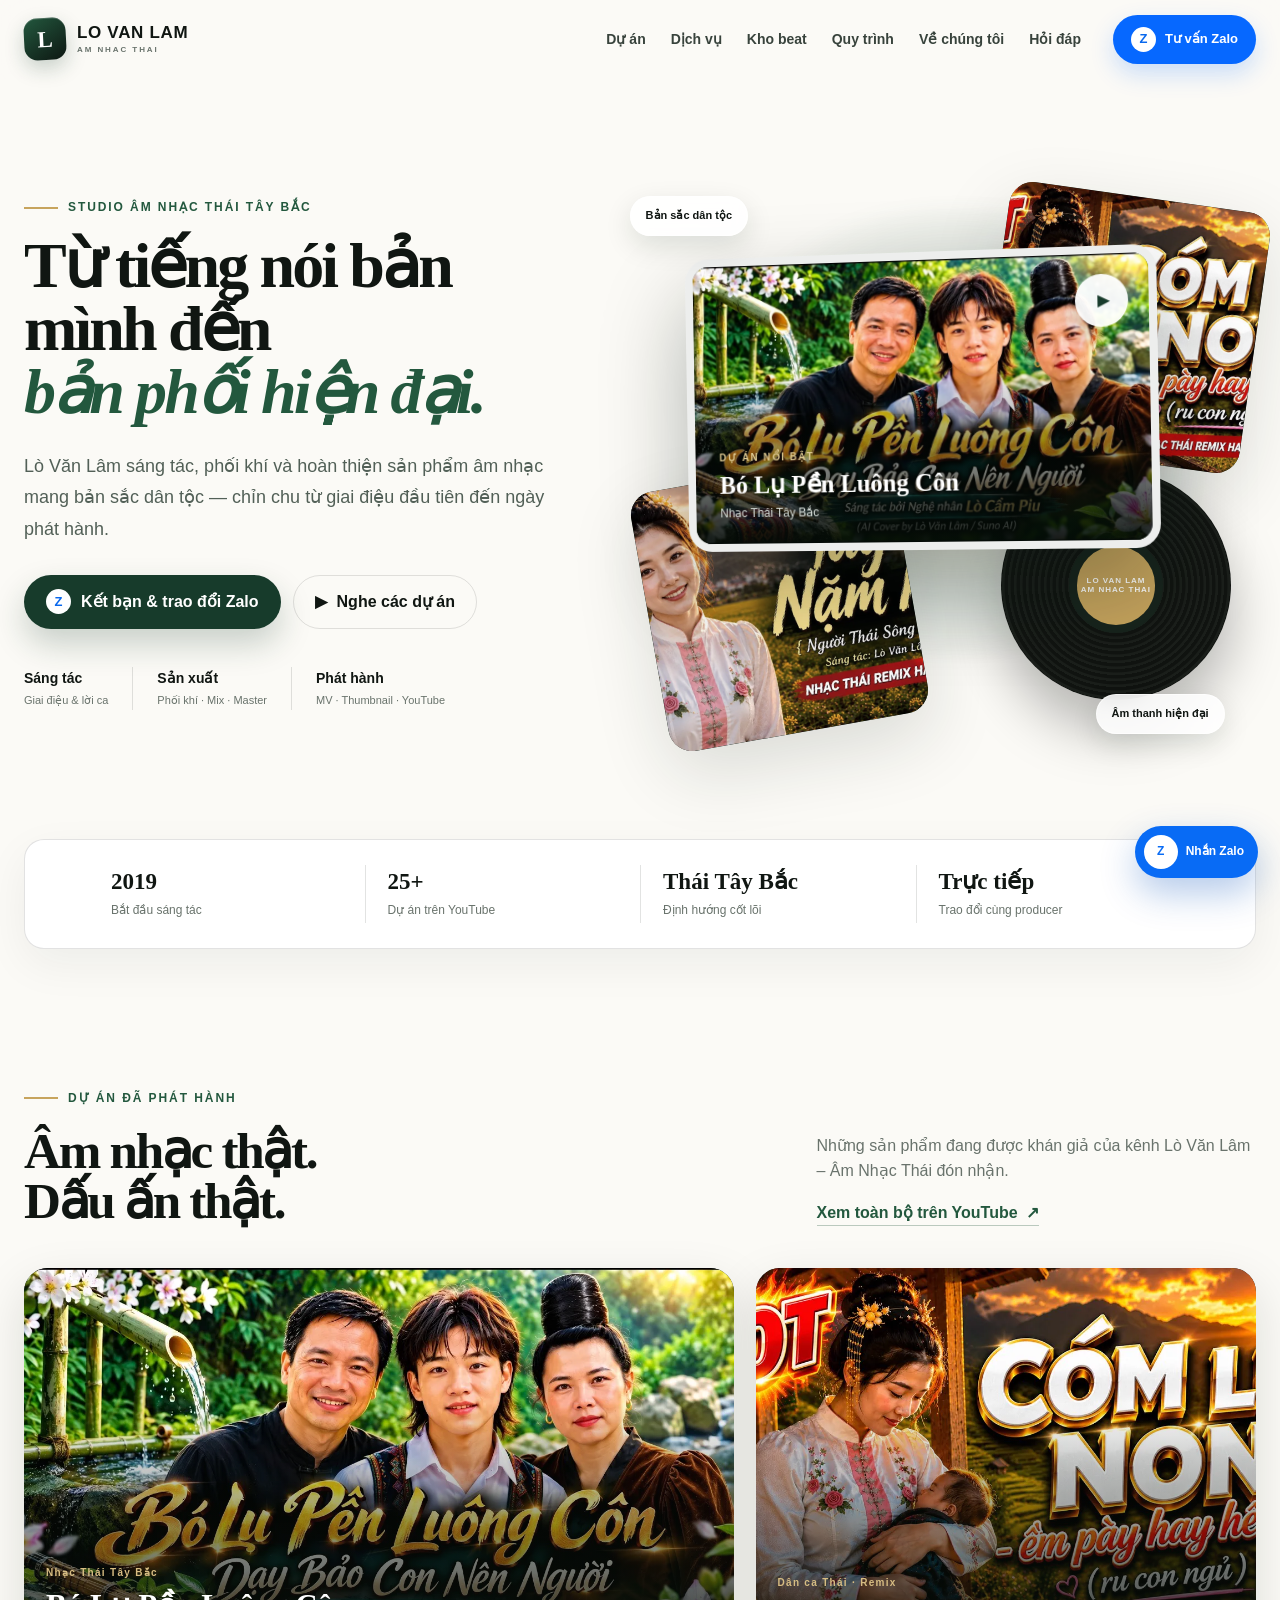
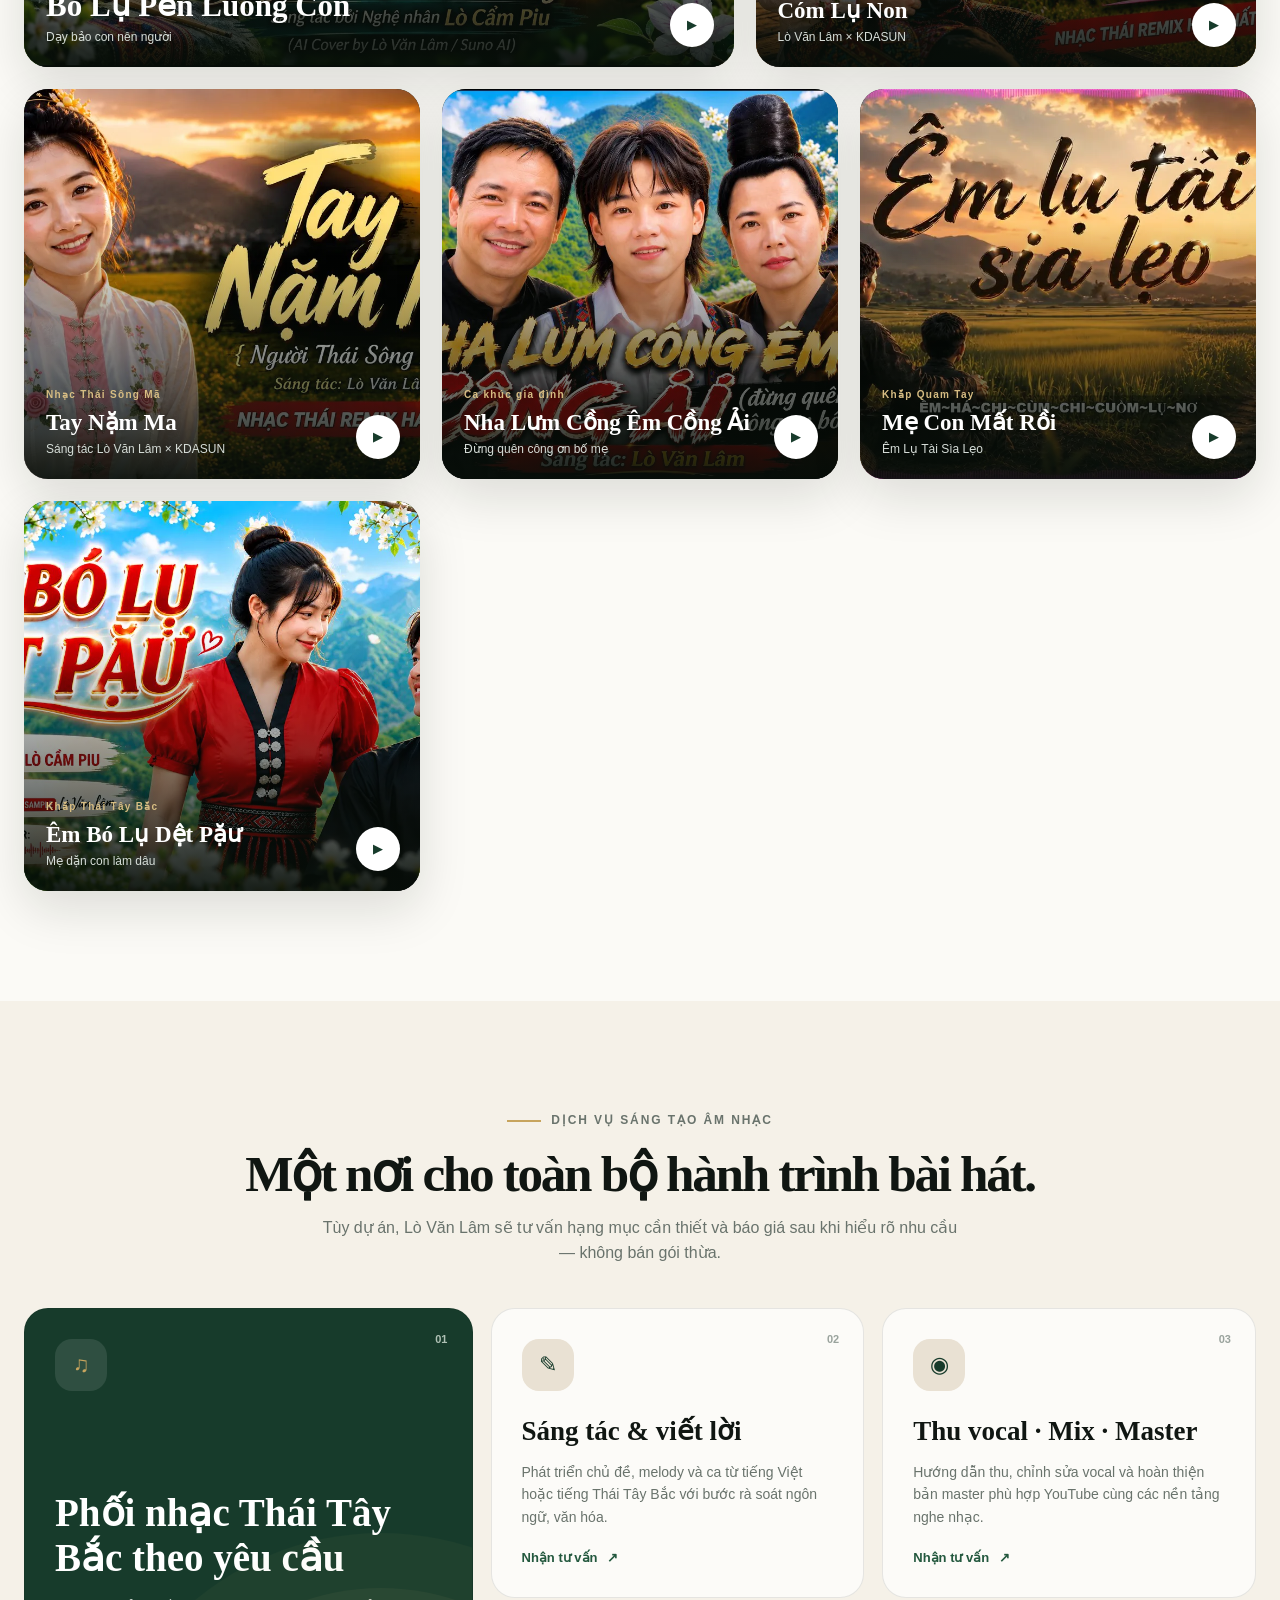
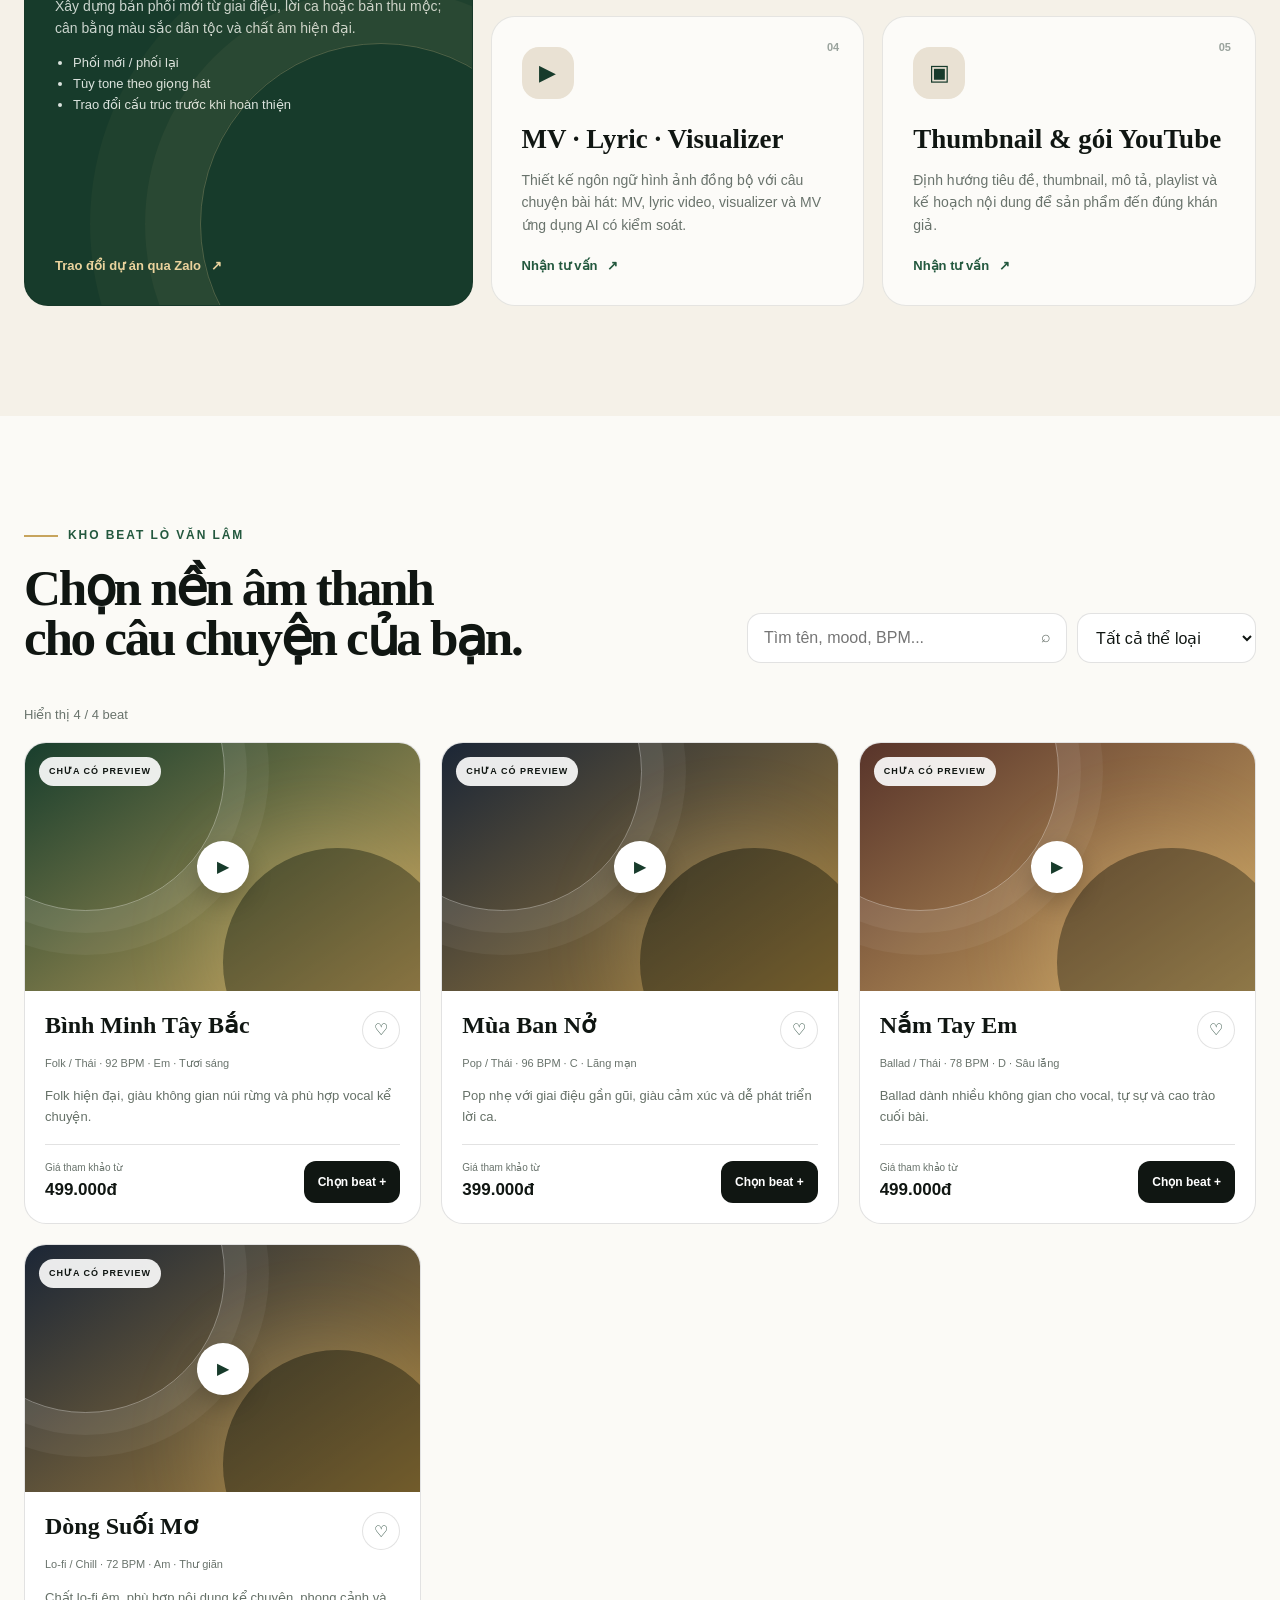
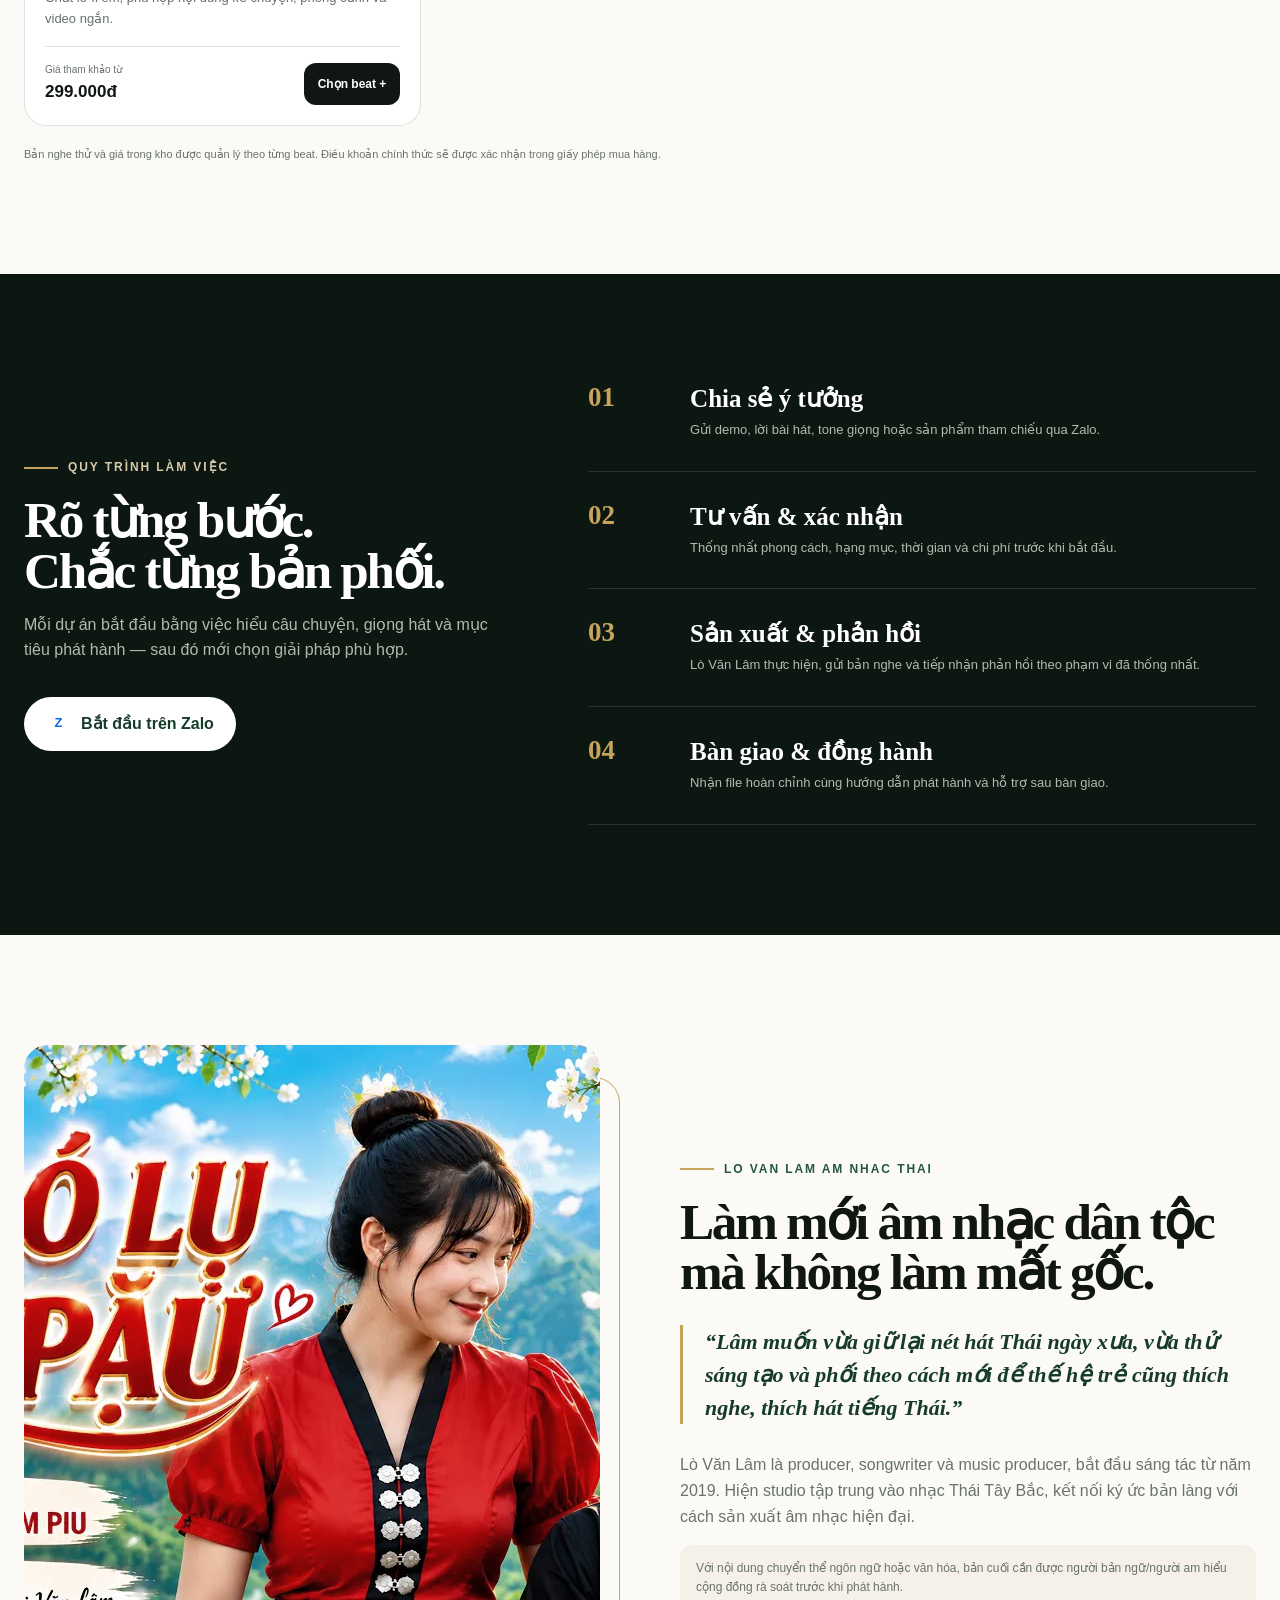
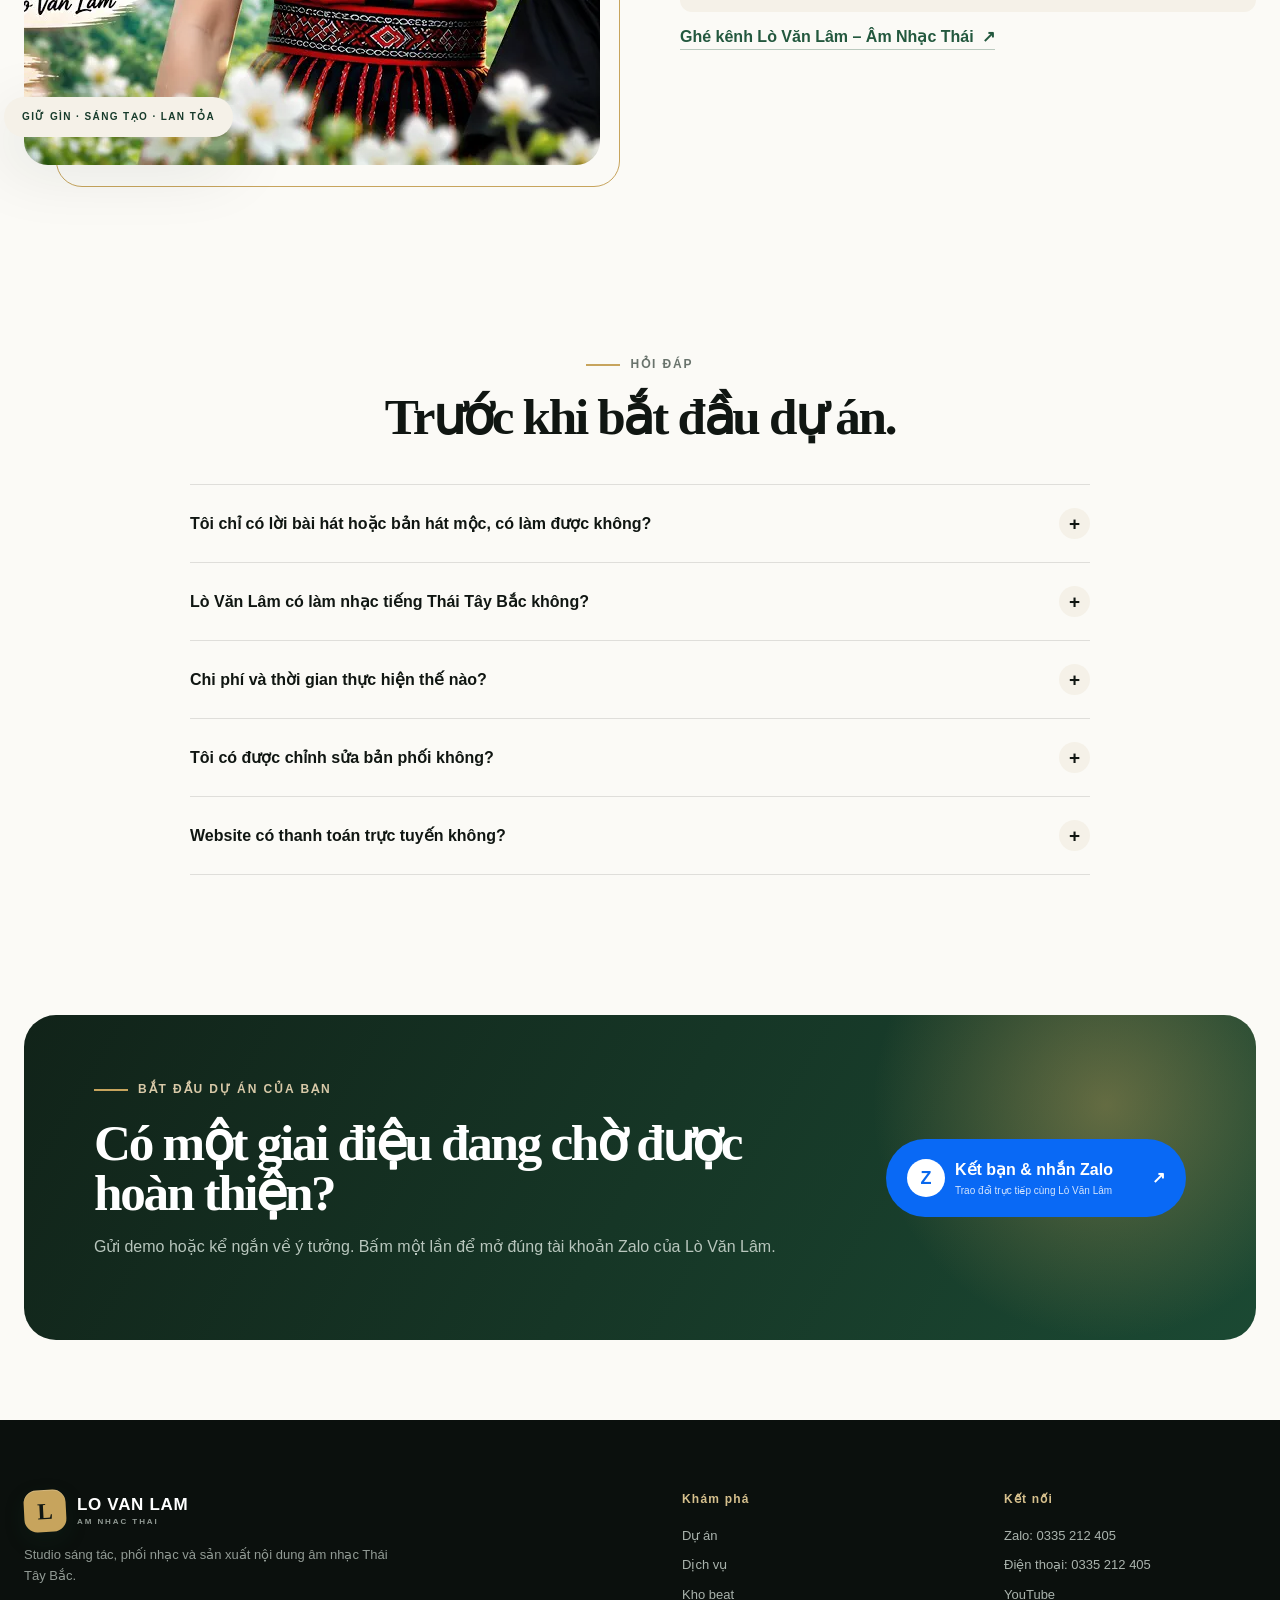
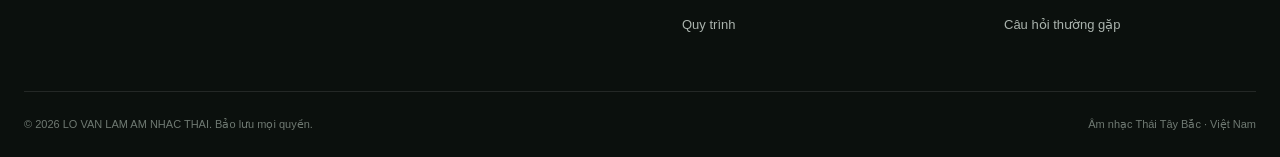
==== commit aed622b8: "feat: connect official Zalo contact" ====
--- a/index.html
+++ b/index.html
@@ -88,7 +88,7 @@
     <section class="contact-section" id="contact"><div class="contact-glow" aria-hidden="true"></div><div><p class="kicker light"><span></span>BẮT ĐẦU DỰ ÁN CỦA BẠN</p><h2>Có một giai điệu đang chờ được hoàn thiện?</h2><p>Gửi demo hoặc kể ngắn về ý tưởng. Bấm một lần để mở đúng tài khoản Zalo của Lò Văn Lâm.</p></div><a class="button button-zalo" data-zalo-link href="#contact"><span class="zalo-dot">Z</span><span><b>Kết bạn &amp; nhắn Zalo</b><small>Trao đổi trực tiếp cùng Lò Văn Lâm</small></span><i aria-hidden="true">↗</i></a></section>
   </main>
 
-  <footer class="site-footer"><div class="footer-main"><div><a class="brand footer-brand" href="#top"><span class="brand-mark">L</span><span class="brand-name">LO VAN LAM<small>AM NHAC THAI</small></span></a><p>Studio sáng tác, phối nhạc và sản xuất nội dung âm nhạc Thái Tây Bắc.</p></div><nav aria-label="Liên kết cuối trang"><strong>Khám phá</strong><a href="#projects">Dự án</a><a href="#services">Dịch vụ</a><a href="#beats">Kho beat</a><a href="#process">Quy trình</a></nav><nav aria-label="Kết nối"><strong>Kết nối</strong><a data-zalo-link href="#contact">Zalo</a><a href="https://www.youtube.com/@amnhacthaitaybac" target="_blank" rel="noopener noreferrer">YouTube</a><a href="#faq">Câu hỏi thường gặp</a></nav></div><div class="footer-bottom"><span>© <span id="year">2026</span> LO VAN LAM AM NHAC THAI. Bảo lưu mọi quyền.</span><span>Âm nhạc Thái Tây Bắc · Việt Nam</span></div></footer>
+  <footer class="site-footer"><div class="footer-main"><div><a class="brand footer-brand" href="#top"><span class="brand-mark">L</span><span class="brand-name">LO VAN LAM<small>AM NHAC THAI</small></span></a><p>Studio sáng tác, phối nhạc và sản xuất nội dung âm nhạc Thái Tây Bắc.</p></div><nav aria-label="Liên kết cuối trang"><strong>Khám phá</strong><a href="#projects">Dự án</a><a href="#services">Dịch vụ</a><a href="#beats">Kho beat</a><a href="#process">Quy trình</a></nav><nav aria-label="Kết nối"><strong>Kết nối</strong><a data-zalo-link href="#contact">Zalo: 0335 212 405</a><a href="tel:0335212405">Điện thoại: 0335 212 405</a><a href="https://www.youtube.com/@amnhacthaitaybac" target="_blank" rel="noopener noreferrer">YouTube</a><a href="#faq">Câu hỏi thường gặp</a></nav></div><div class="footer-bottom"><span>© <span id="year">2026</span> LO VAN LAM AM NHAC THAI. Bảo lưu mọi quyền.</span><span>Âm nhạc Thái Tây Bắc · Việt Nam</span></div></footer>
 
   <a class="floating-zalo" data-zalo-link href="#contact" aria-label="Kết bạn Zalo với Lò Văn Lâm"><span>Z</span><b>Nhắn Zalo</b></a>
   <section class="drawer" id="drawer" aria-labelledby="drawerTitle" aria-hidden="true"><div class="drawer-head"><div><small>LO VAN LAM AM NHAC THAI</small><h2 id="drawerTitle">Lựa chọn của bạn</h2></div><button id="drawerClose" type="button" aria-label="Đóng bảng lựa chọn">×</button></div><div id="drawerBody"></div><a class="button button-primary drawer-zalo" data-zalo-link href="#contact"><span class="zalo-dot">Z</span>Gửi yêu cầu qua Zalo</a></section><div class="backdrop" id="backdrop" hidden></div>
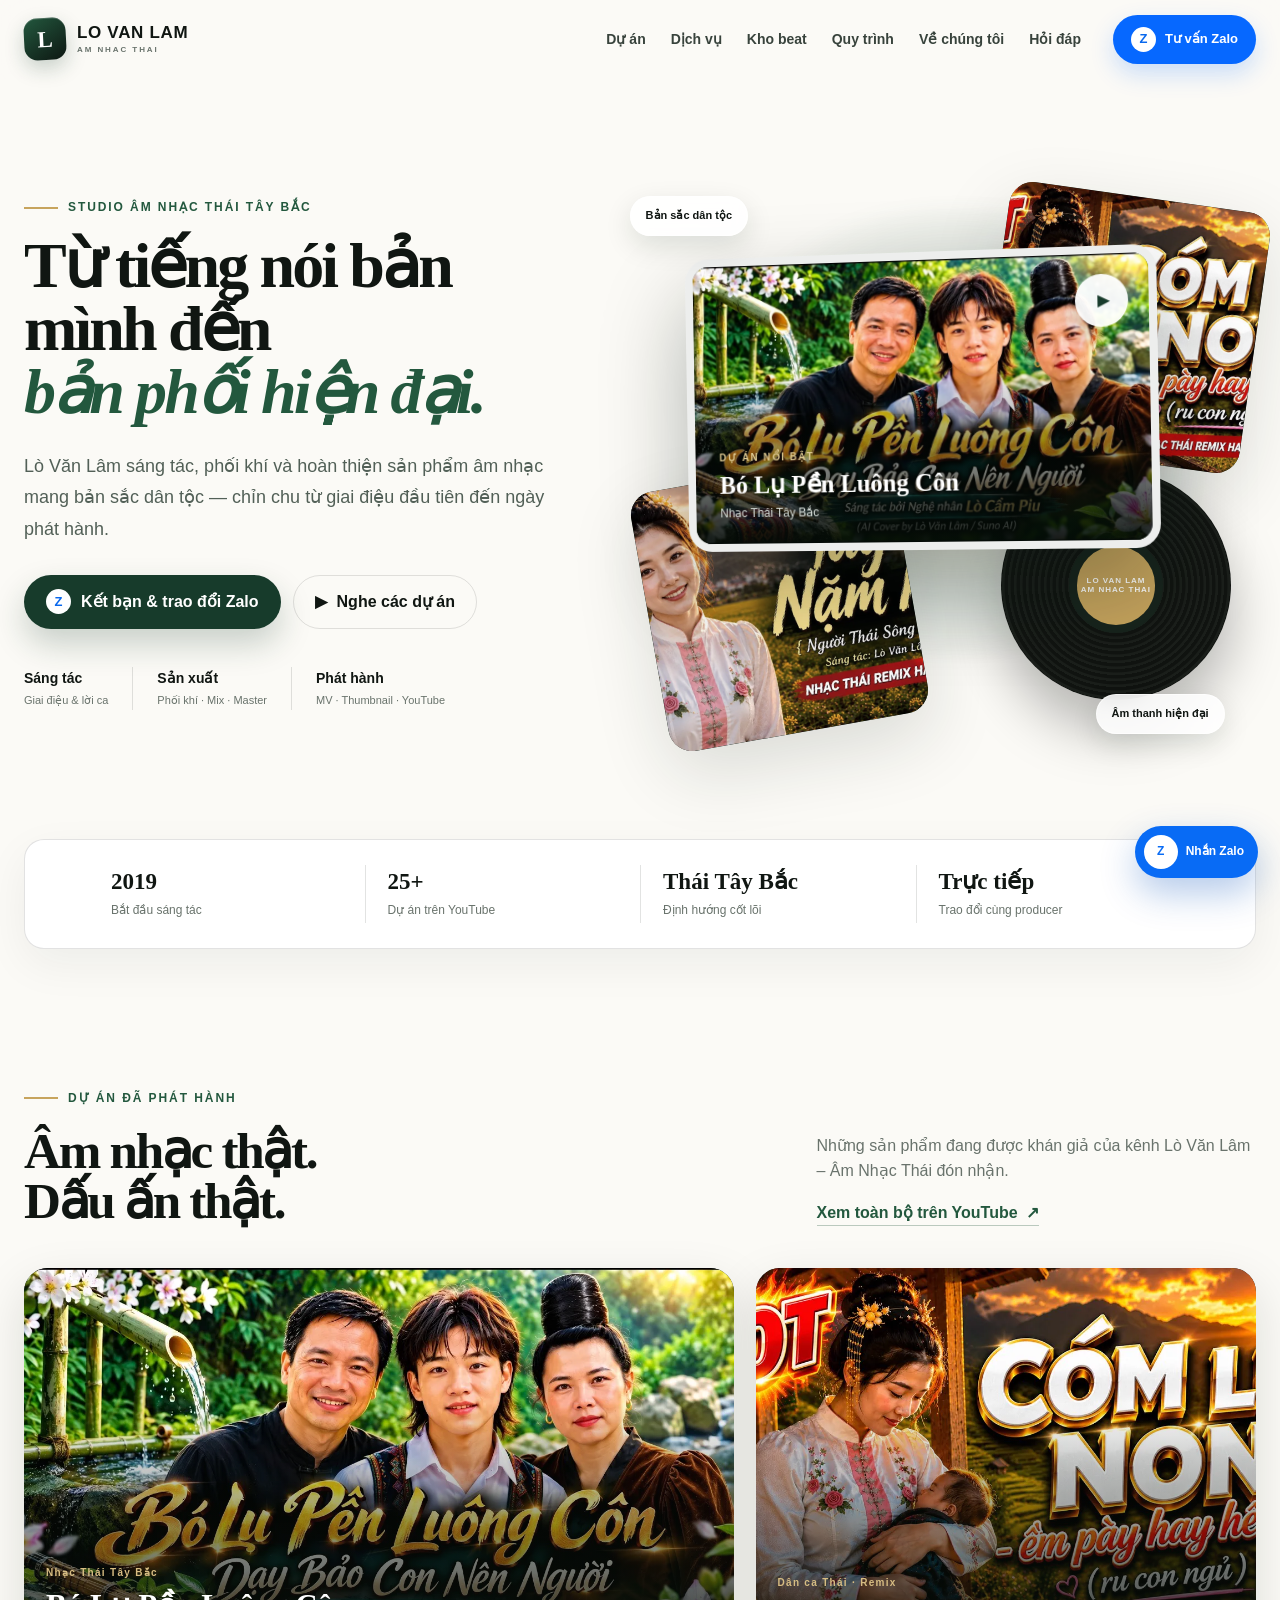
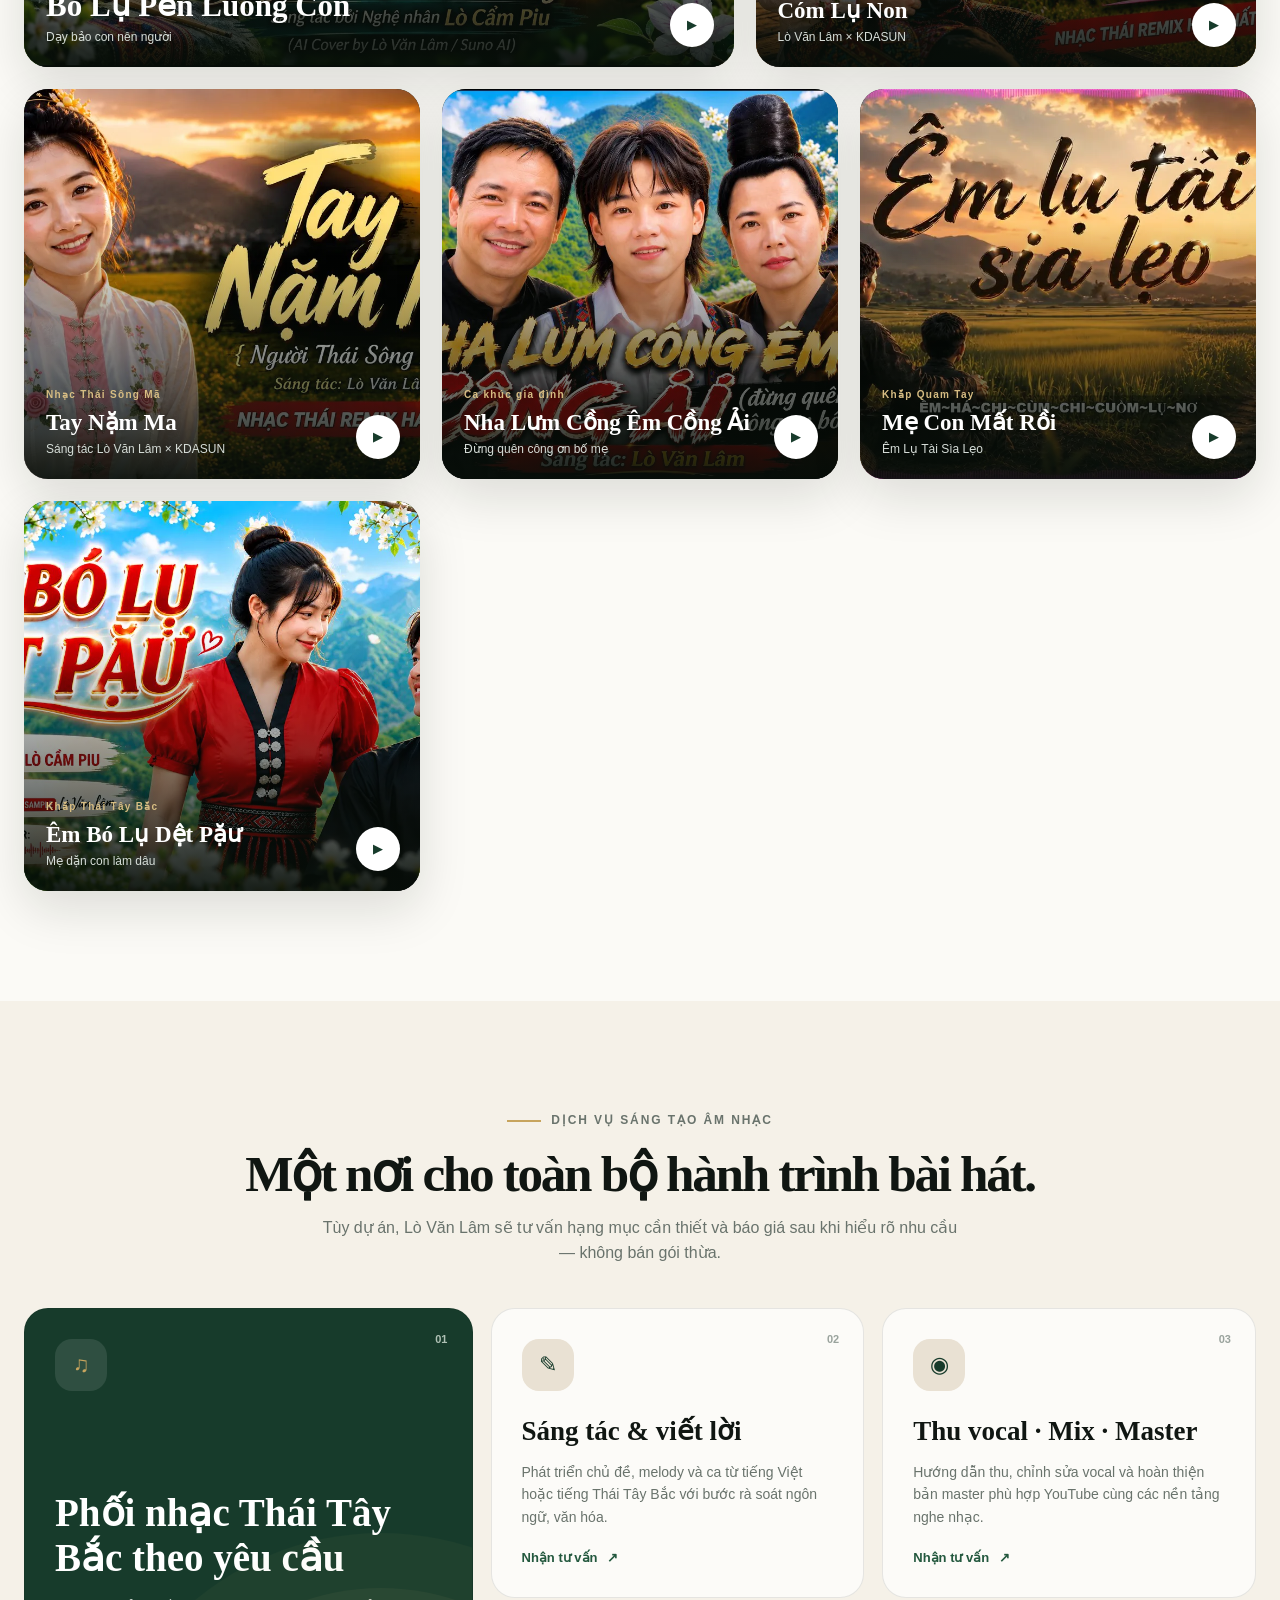
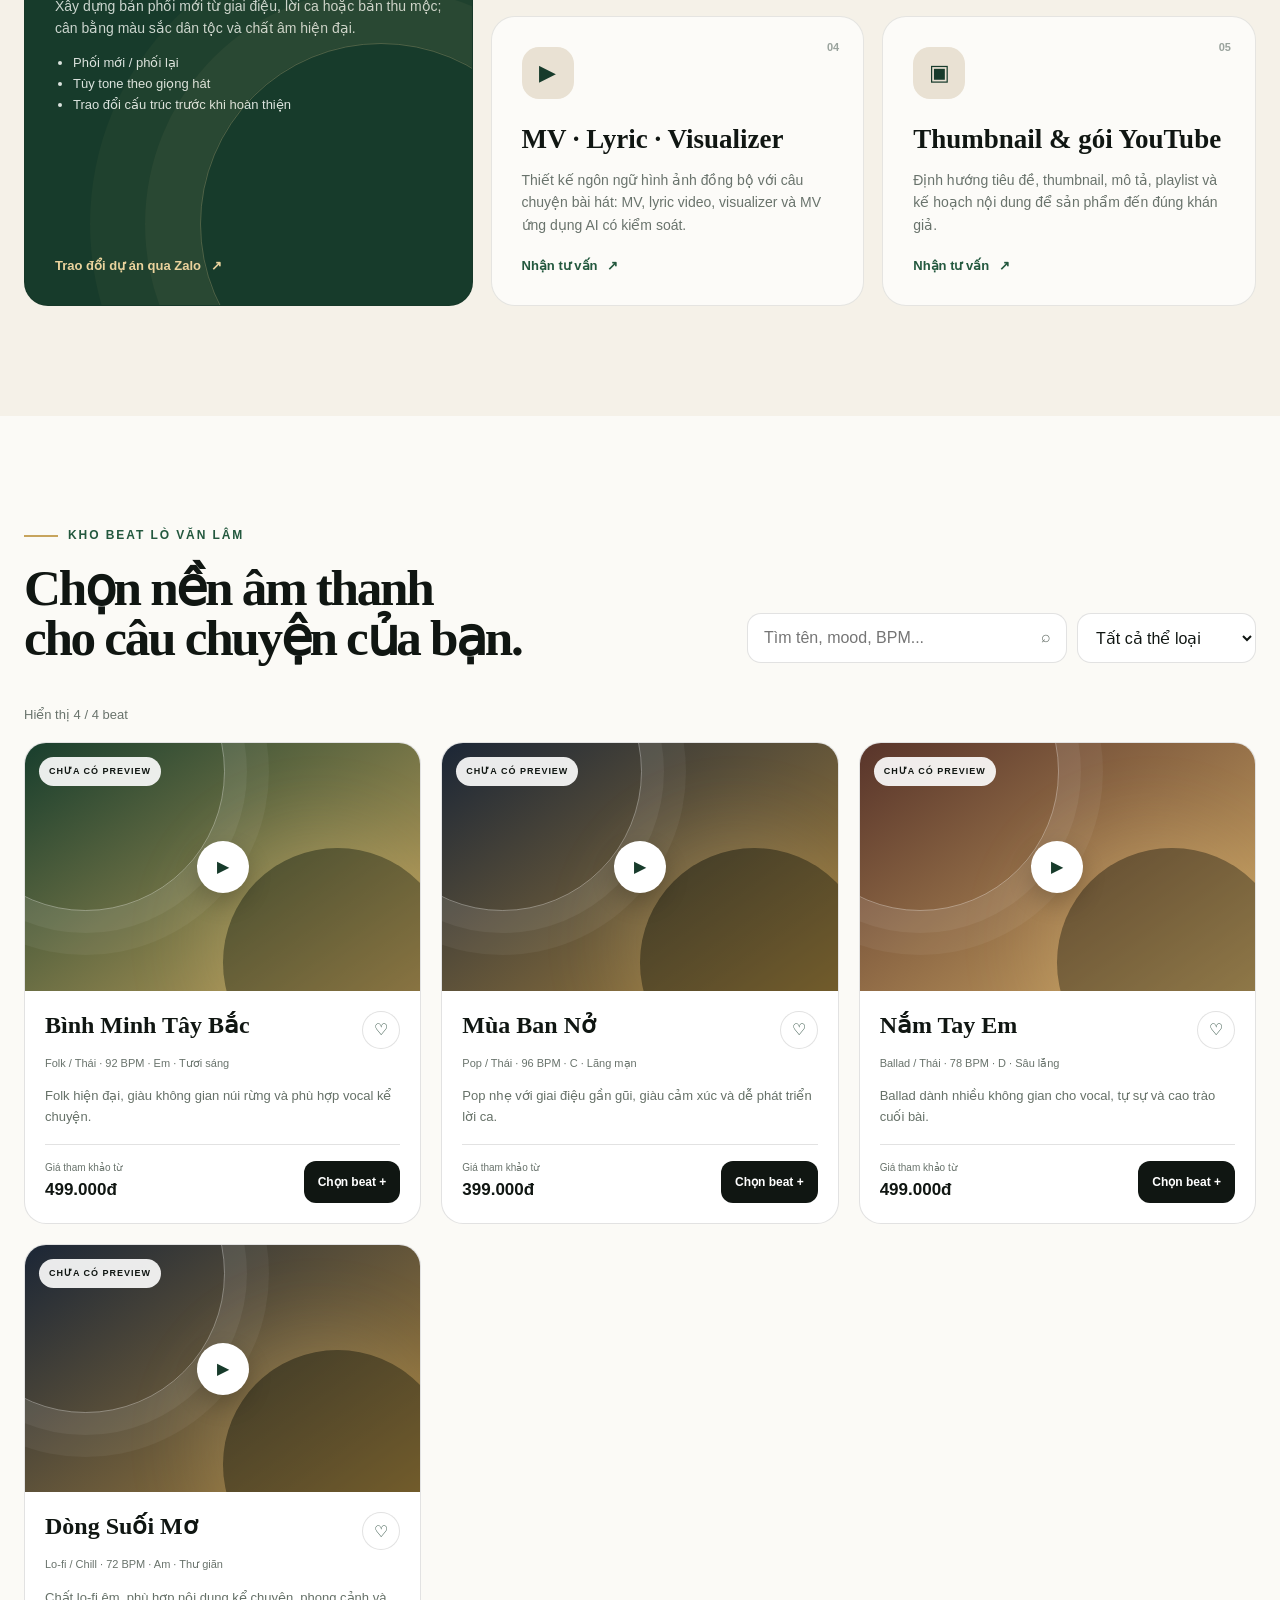
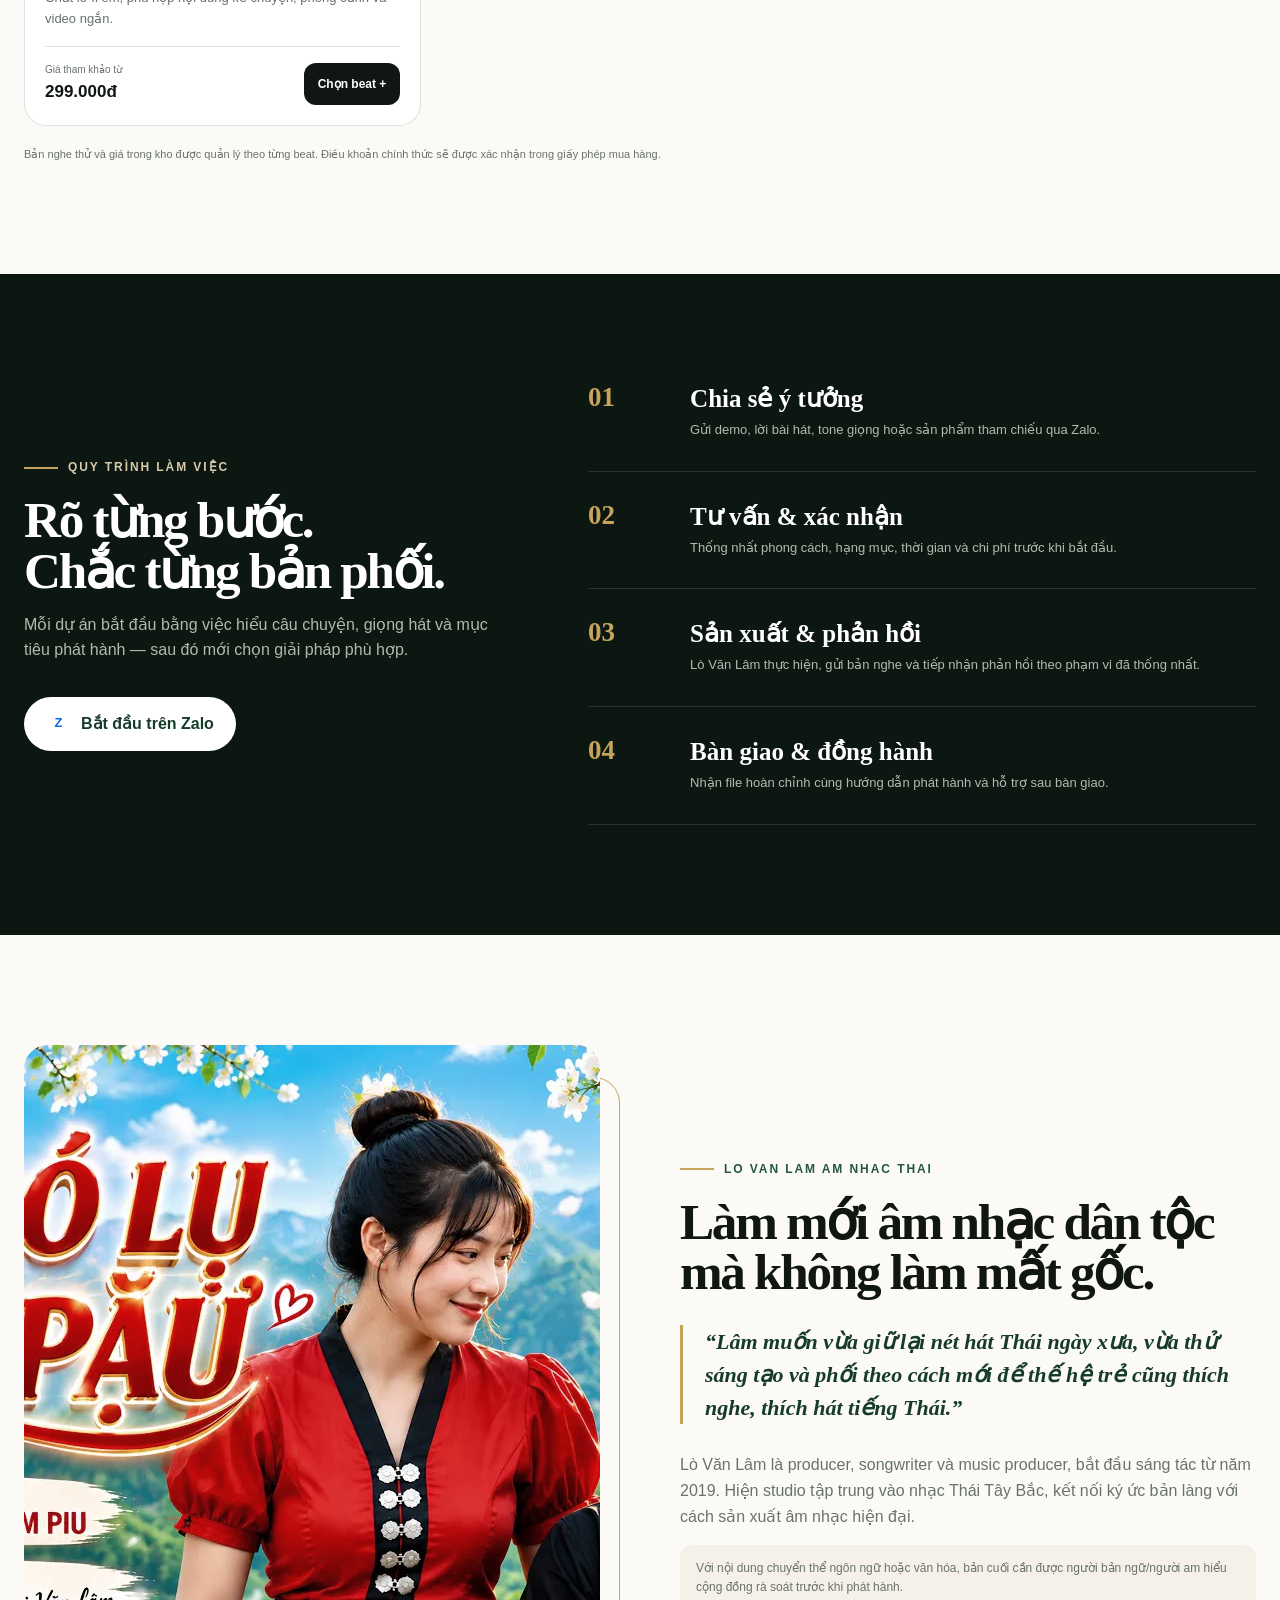
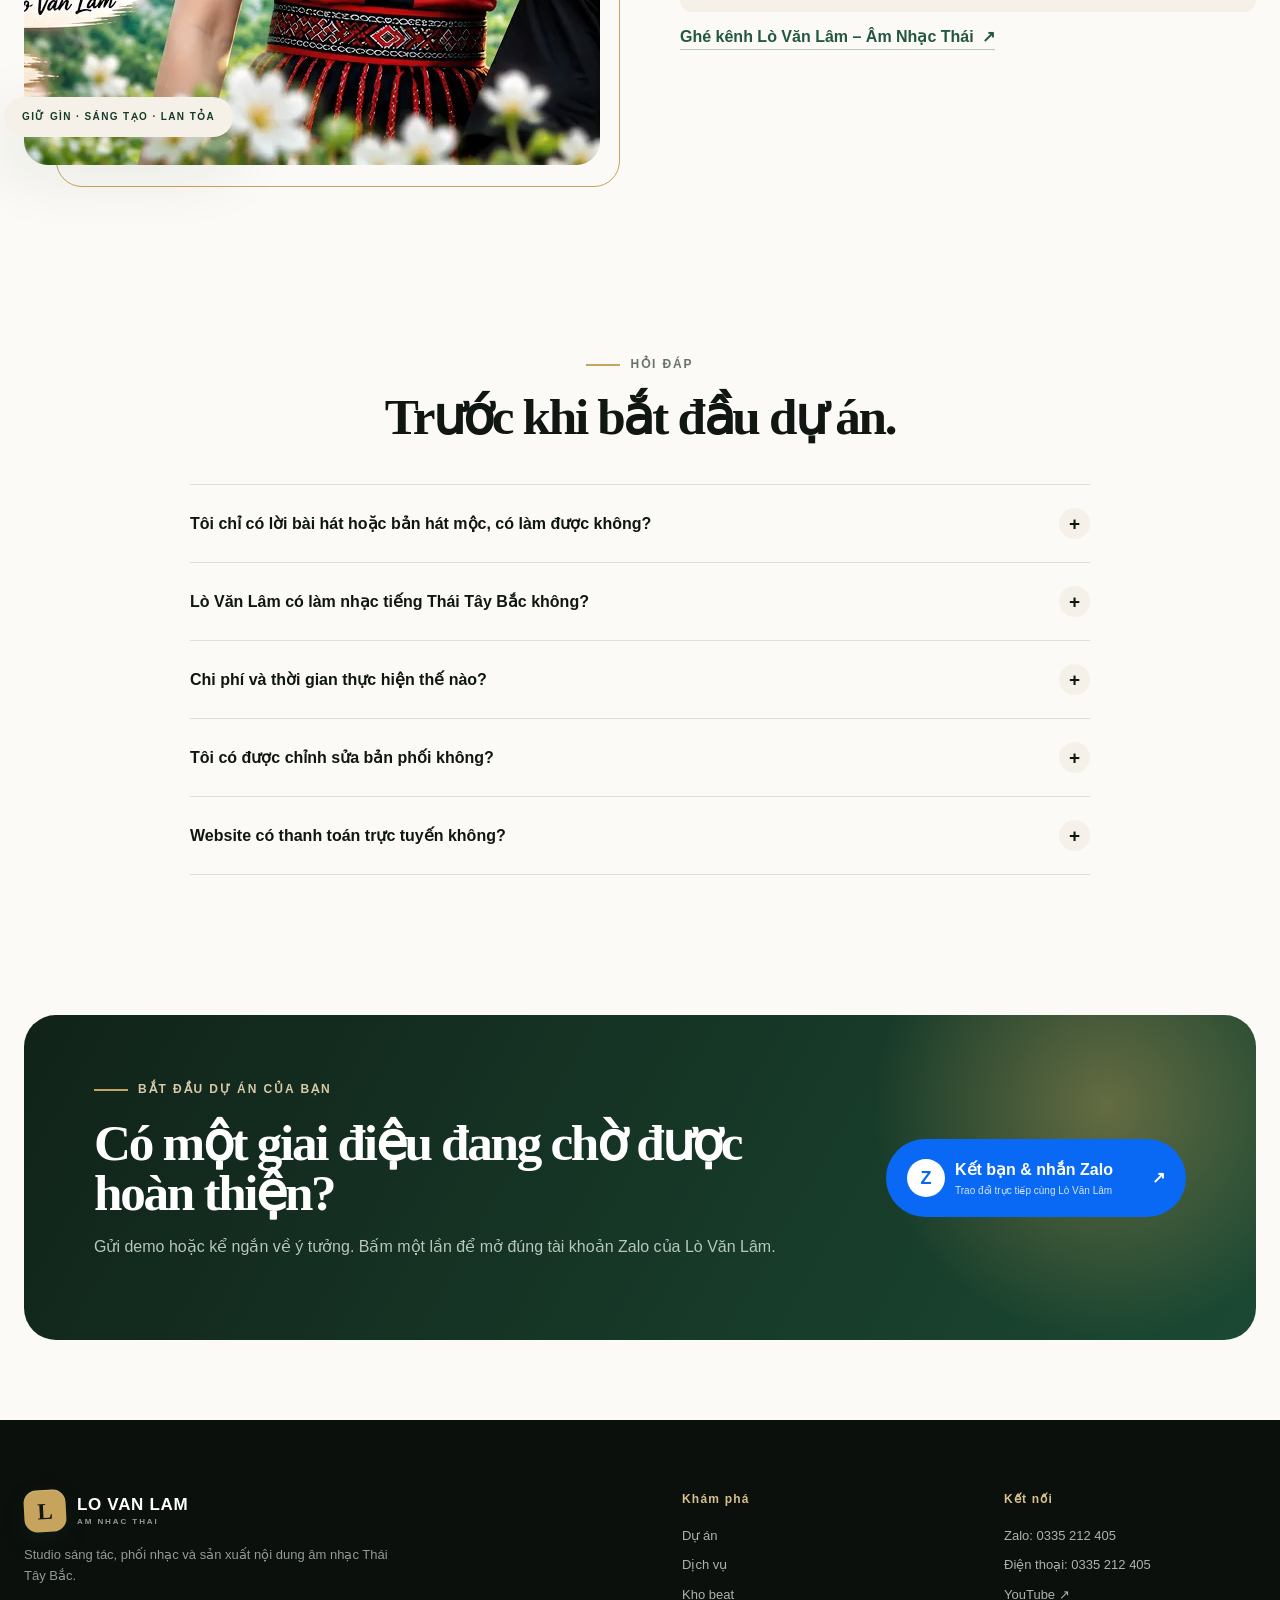
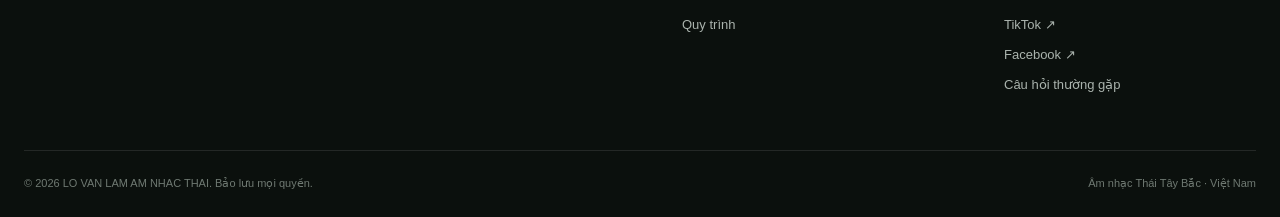
==== commit 615bf9aa: "feat: add official TikTok and Facebook links" ====
--- a/index.html
+++ b/index.html
@@ -15,7 +15,7 @@
   <title>LO VAN LAM AM NHAC THAI | Studio âm nhạc Thái Tây Bắc</title>
   <link rel="icon" href="assets/icons/favicon.svg" type="image/svg+xml"><link rel="manifest" href="manifest.webmanifest">
   <link rel="preload" as="image" href="assets/images/projects/bo-lu-pen-luong-con.webp" fetchpriority="high"><link rel="stylesheet" href="style.css">
-  <script type="application/ld+json">{"@context":"https://schema.org","@type":"MusicGroup","name":"LO VAN LAM AM NHAC THAI","alternateName":"Lò Văn Lâm - Âm Nhạc Thái","description":"Studio sáng tác, phối nhạc và sản xuất âm nhạc Thái Tây Bắc.","url":"https://kdasun.pages.dev/","sameAs":["https://www.youtube.com/@amnhacthaitaybac"],"areaServed":"VN"}</script>
+  <script type="application/ld+json">{"@context":"https://schema.org","@type":"MusicGroup","name":"LO VAN LAM AM NHAC THAI","alternateName":"Lò Văn Lâm - Âm Nhạc Thái","description":"Studio sáng tác, phối nhạc và sản xuất âm nhạc Thái Tây Bắc.","url":"https://kdasun.pages.dev/","sameAs":["https://www.youtube.com/@amnhacthaitaybac","https://www.tiktok.com/@lovanlamamnhacthai","https://www.facebook.com/rim.lam.77"],"areaServed":"VN"}</script>
 </head>
 <body>
   <a class="skip-link" href="#main-content">Chuyển đến nội dung chính</a>
@@ -88,7 +88,7 @@
     <section class="contact-section" id="contact"><div class="contact-glow" aria-hidden="true"></div><div><p class="kicker light"><span></span>BẮT ĐẦU DỰ ÁN CỦA BẠN</p><h2>Có một giai điệu đang chờ được hoàn thiện?</h2><p>Gửi demo hoặc kể ngắn về ý tưởng. Bấm một lần để mở đúng tài khoản Zalo của Lò Văn Lâm.</p></div><a class="button button-zalo" data-zalo-link href="#contact"><span class="zalo-dot">Z</span><span><b>Kết bạn &amp; nhắn Zalo</b><small>Trao đổi trực tiếp cùng Lò Văn Lâm</small></span><i aria-hidden="true">↗</i></a></section>
   </main>
 
-  <footer class="site-footer"><div class="footer-main"><div><a class="brand footer-brand" href="#top"><span class="brand-mark">L</span><span class="brand-name">LO VAN LAM<small>AM NHAC THAI</small></span></a><p>Studio sáng tác, phối nhạc và sản xuất nội dung âm nhạc Thái Tây Bắc.</p></div><nav aria-label="Liên kết cuối trang"><strong>Khám phá</strong><a href="#projects">Dự án</a><a href="#services">Dịch vụ</a><a href="#beats">Kho beat</a><a href="#process">Quy trình</a></nav><nav aria-label="Kết nối"><strong>Kết nối</strong><a data-zalo-link href="#contact">Zalo: 0335 212 405</a><a href="tel:0335212405">Điện thoại: 0335 212 405</a><a href="https://www.youtube.com/@amnhacthaitaybac" target="_blank" rel="noopener noreferrer">YouTube</a><a href="#faq">Câu hỏi thường gặp</a></nav></div><div class="footer-bottom"><span>© <span id="year">2026</span> LO VAN LAM AM NHAC THAI. Bảo lưu mọi quyền.</span><span>Âm nhạc Thái Tây Bắc · Việt Nam</span></div></footer>
+  <footer class="site-footer"><div class="footer-main"><div><a class="brand footer-brand" href="#top"><span class="brand-mark">L</span><span class="brand-name">LO VAN LAM<small>AM NHAC THAI</small></span></a><p>Studio sáng tác, phối nhạc và sản xuất nội dung âm nhạc Thái Tây Bắc.</p></div><nav aria-label="Liên kết cuối trang"><strong>Khám phá</strong><a href="#projects">Dự án</a><a href="#services">Dịch vụ</a><a href="#beats">Kho beat</a><a href="#process">Quy trình</a></nav><nav aria-label="Kết nối"><strong>Kết nối</strong><a data-zalo-link href="#contact">Zalo: 0335 212 405</a><a href="tel:0335212405">Điện thoại: 0335 212 405</a><a href="https://www.youtube.com/@amnhacthaitaybac" target="_blank" rel="noopener noreferrer">YouTube ↗</a><a href="https://www.tiktok.com/@lovanlamamnhacthai" target="_blank" rel="noopener noreferrer">TikTok ↗</a><a href="https://www.facebook.com/rim.lam.77" target="_blank" rel="noopener noreferrer">Facebook ↗</a><a href="#faq">Câu hỏi thường gặp</a></nav></div><div class="footer-bottom"><span>© <span id="year">2026</span> LO VAN LAM AM NHAC THAI. Bảo lưu mọi quyền.</span><span>Âm nhạc Thái Tây Bắc · Việt Nam</span></div></footer>
 
   <a class="floating-zalo" data-zalo-link href="#contact" aria-label="Kết bạn Zalo với Lò Văn Lâm"><span>Z</span><b>Nhắn Zalo</b></a>
   <section class="drawer" id="drawer" aria-labelledby="drawerTitle" aria-hidden="true"><div class="drawer-head"><div><small>LO VAN LAM AM NHAC THAI</small><h2 id="drawerTitle">Lựa chọn của bạn</h2></div><button id="drawerClose" type="button" aria-label="Đóng bảng lựa chọn">×</button></div><div id="drawerBody"></div><a class="button button-primary drawer-zalo" data-zalo-link href="#contact"><span class="zalo-dot">Z</span>Gửi yêu cầu qua Zalo</a></section><div class="backdrop" id="backdrop" hidden></div>
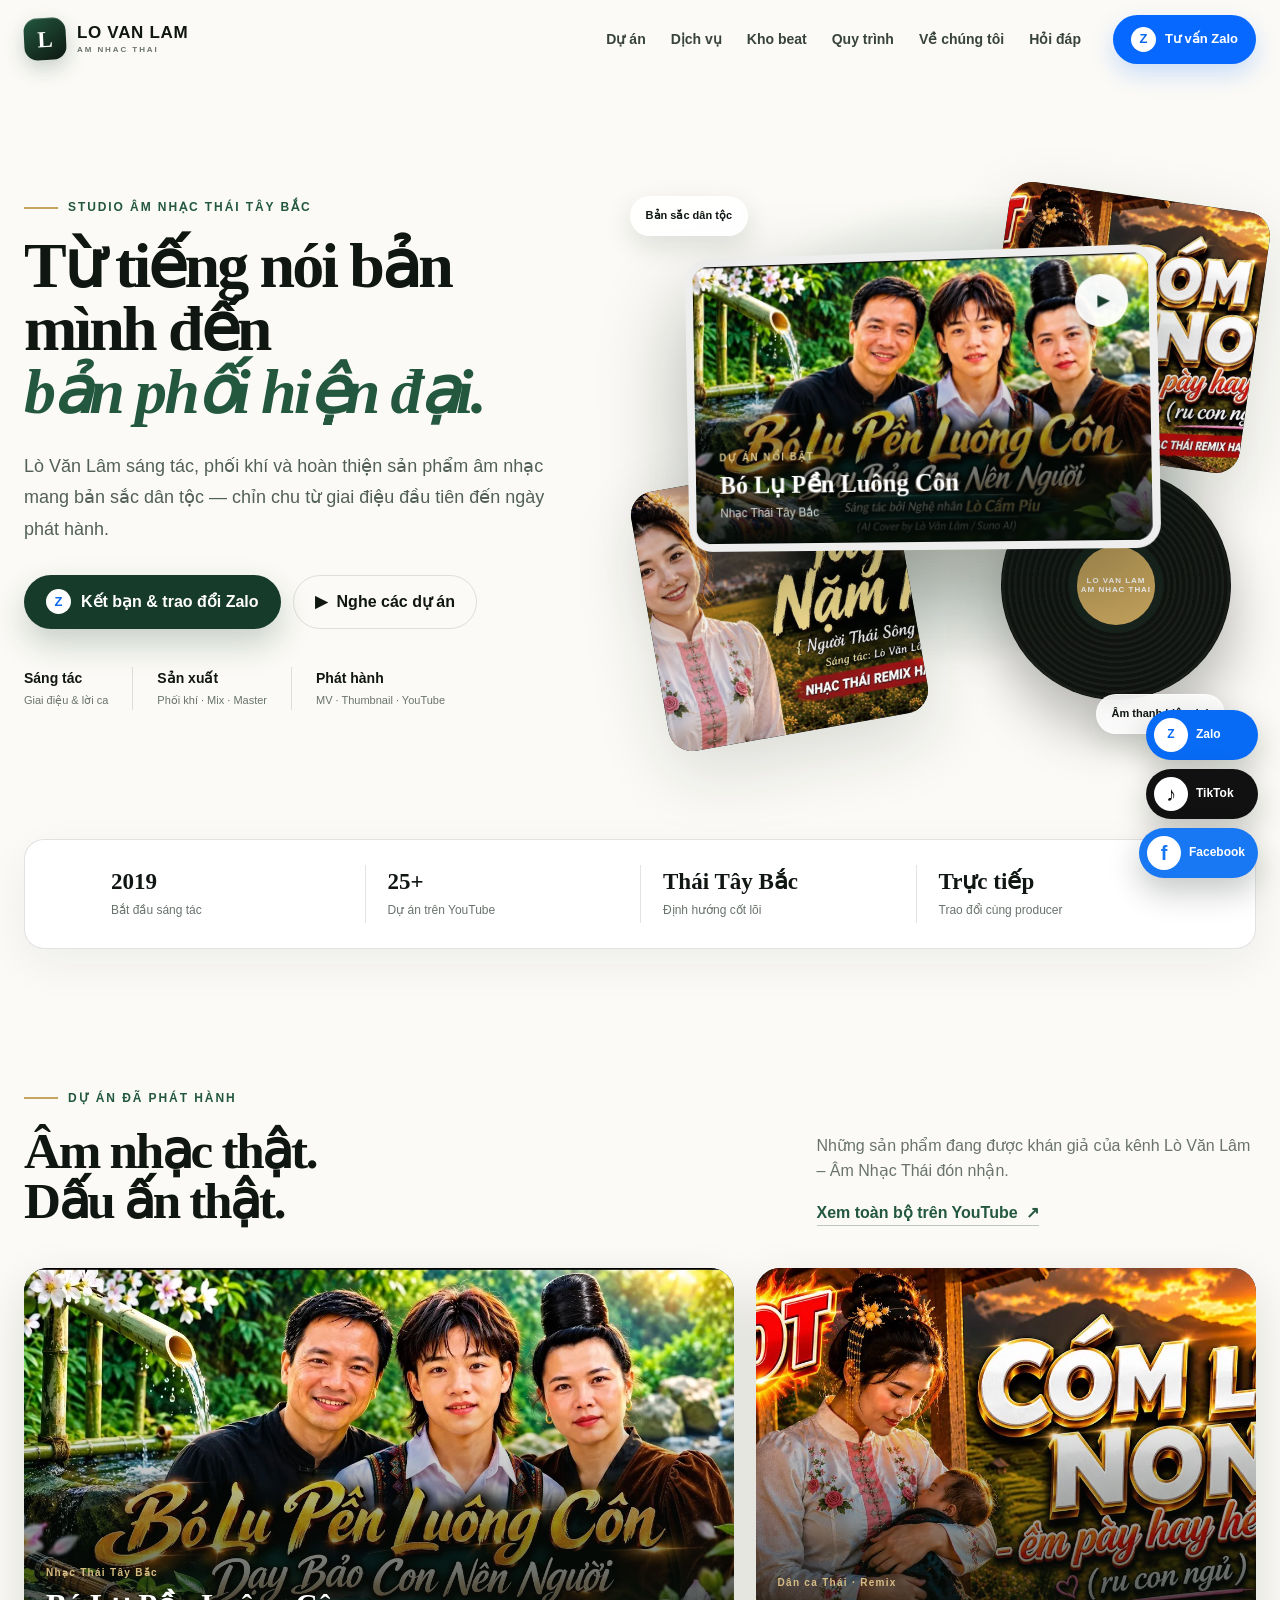
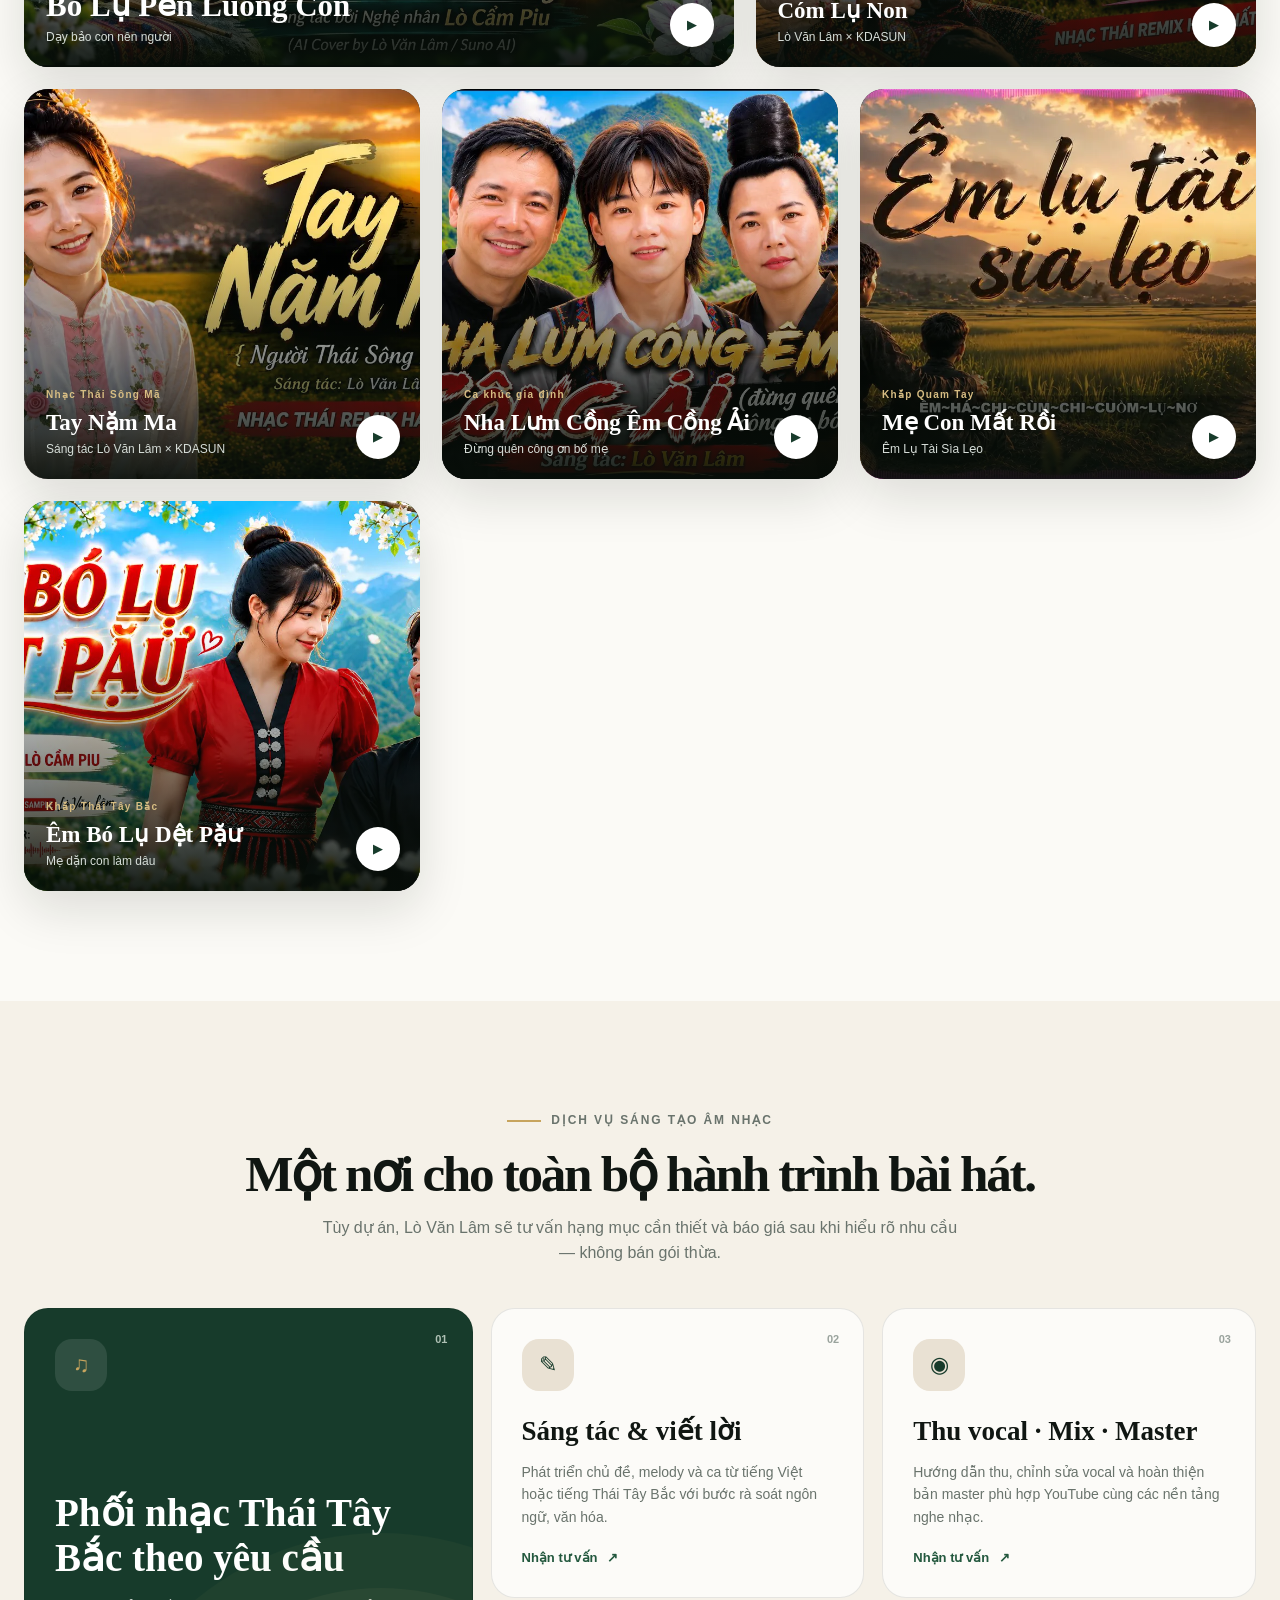
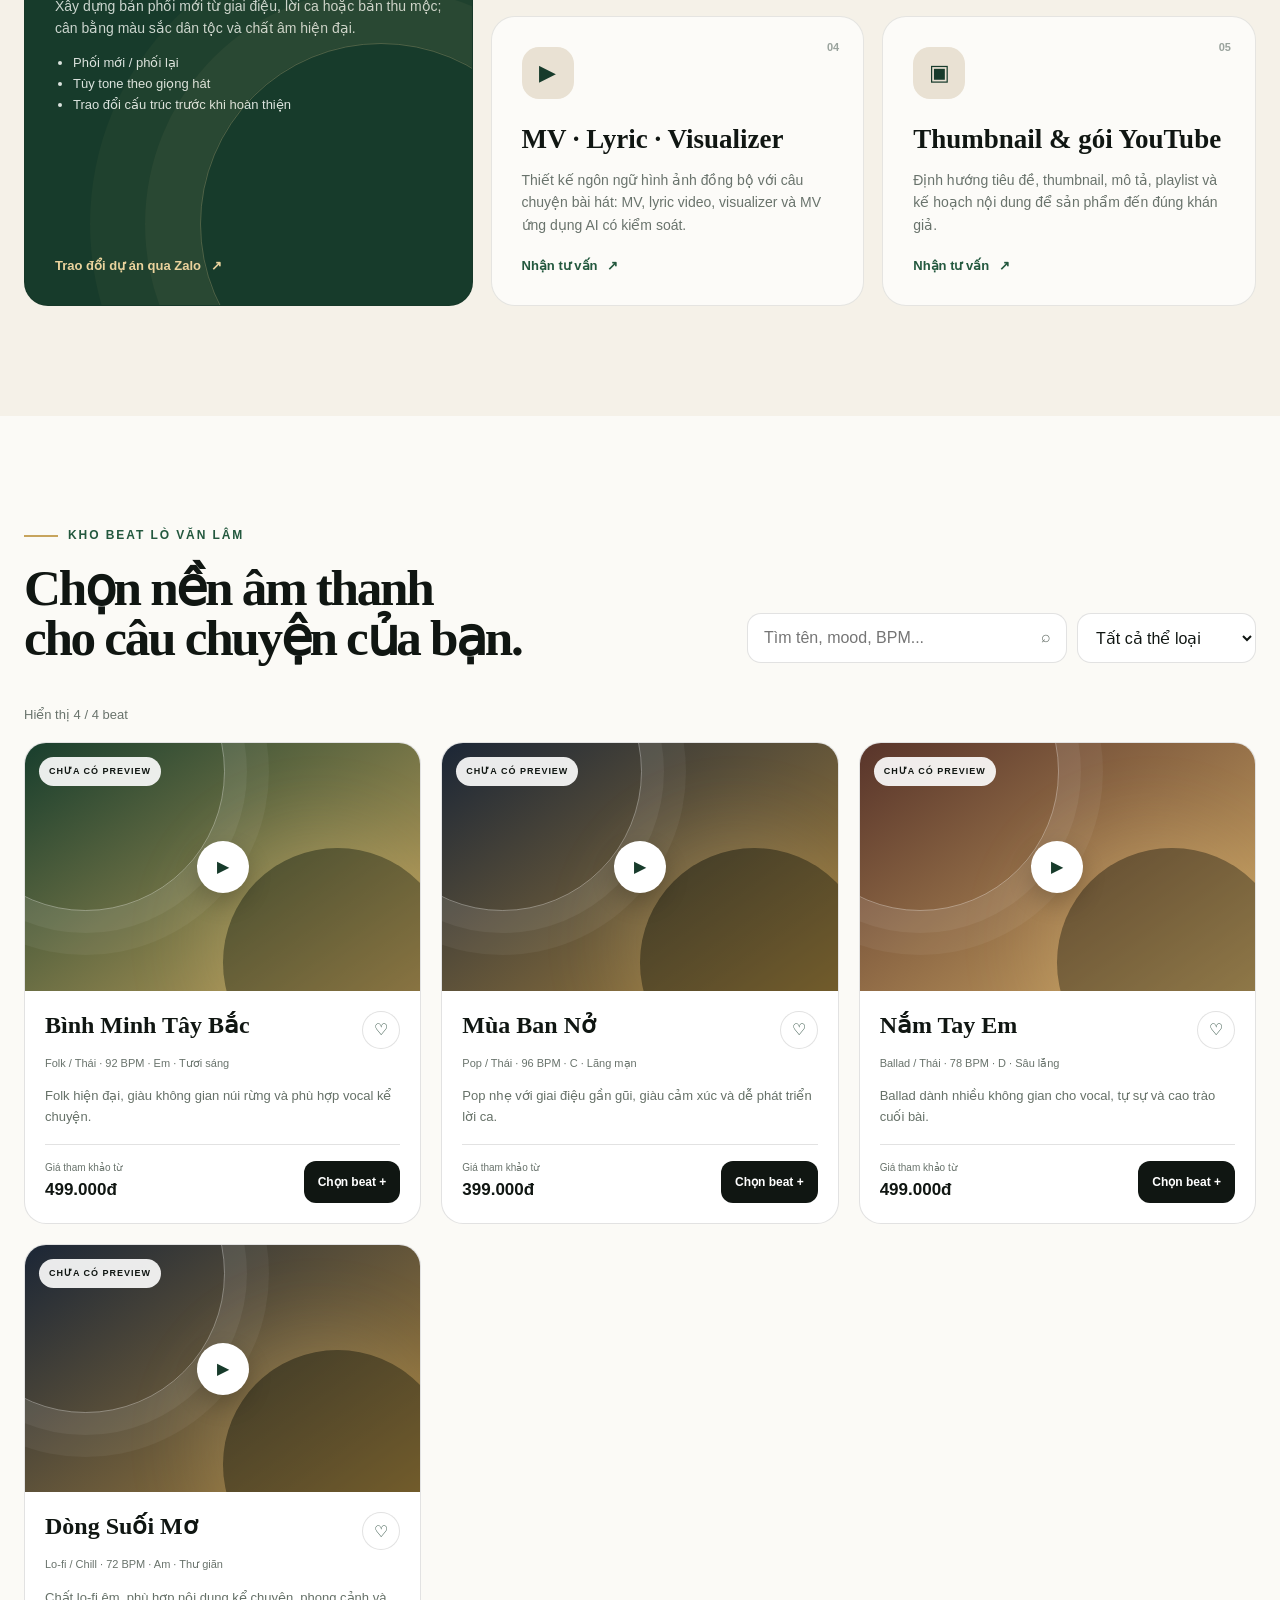
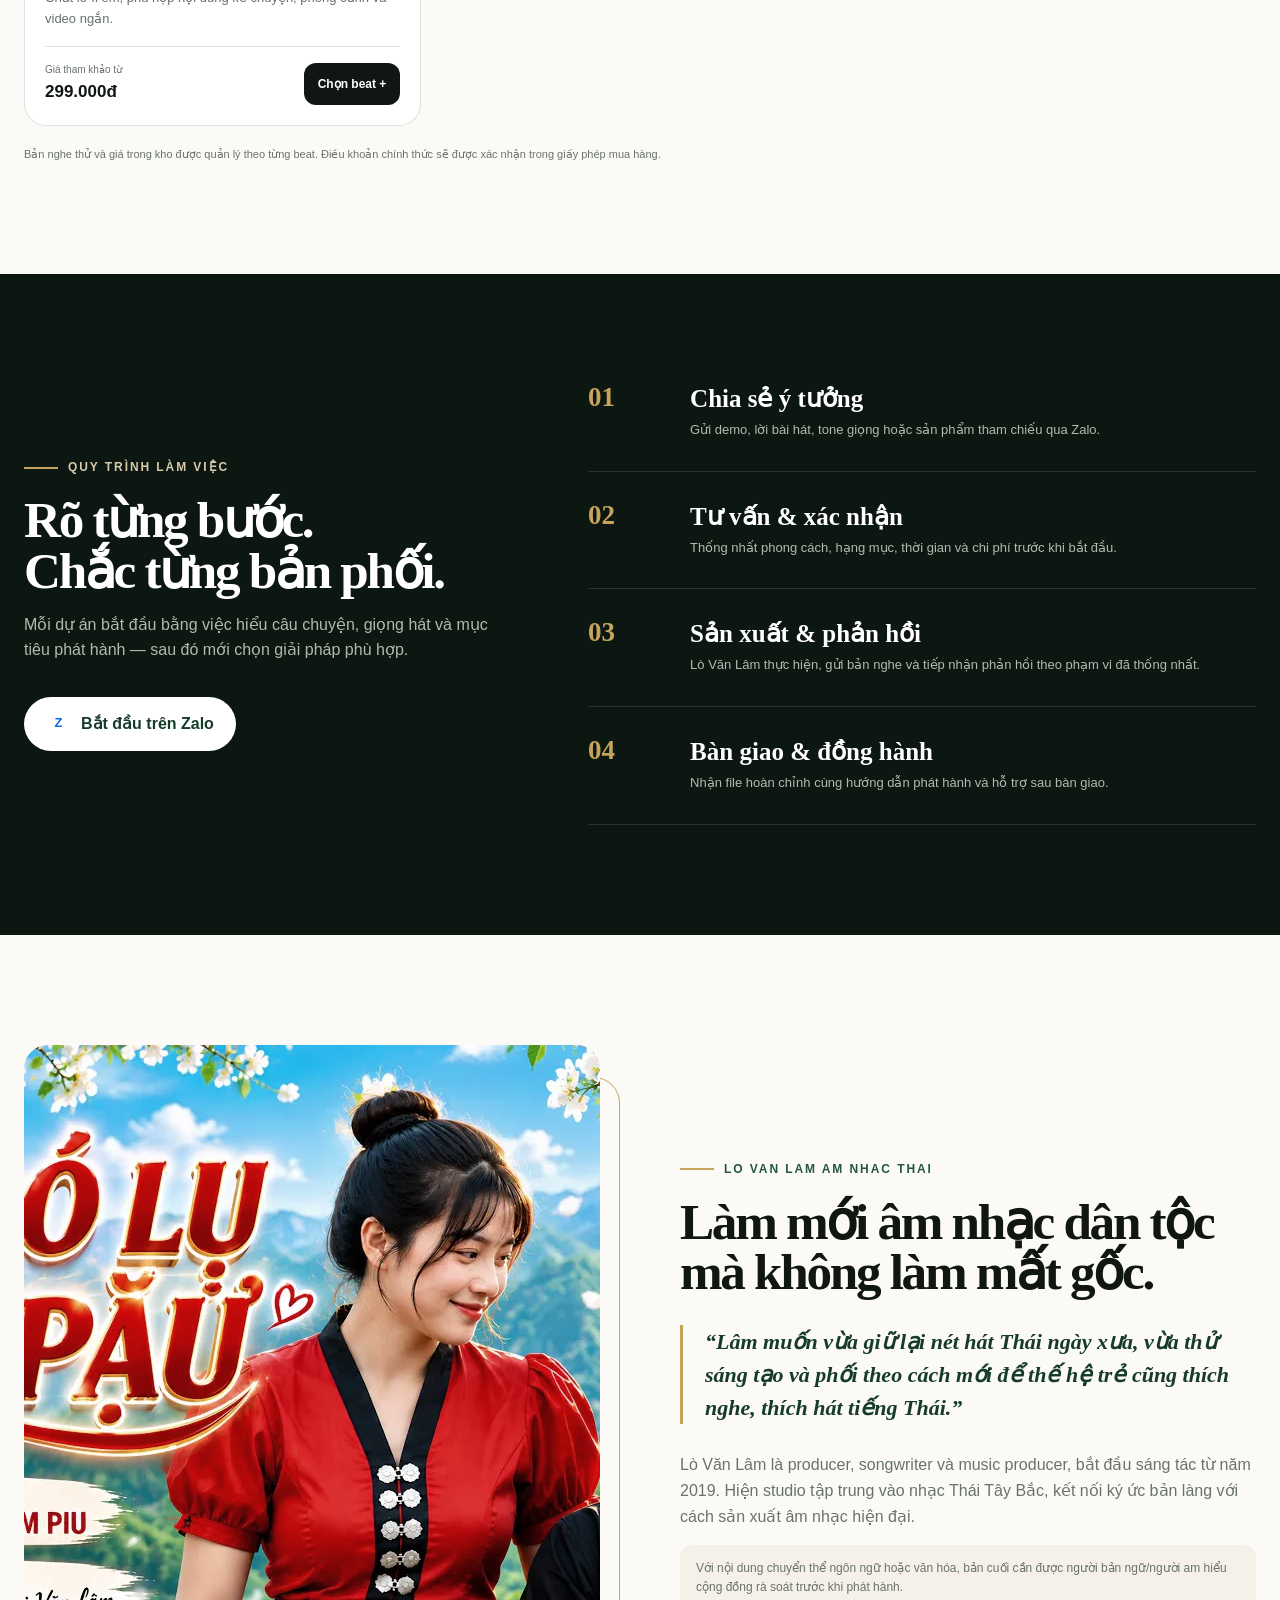
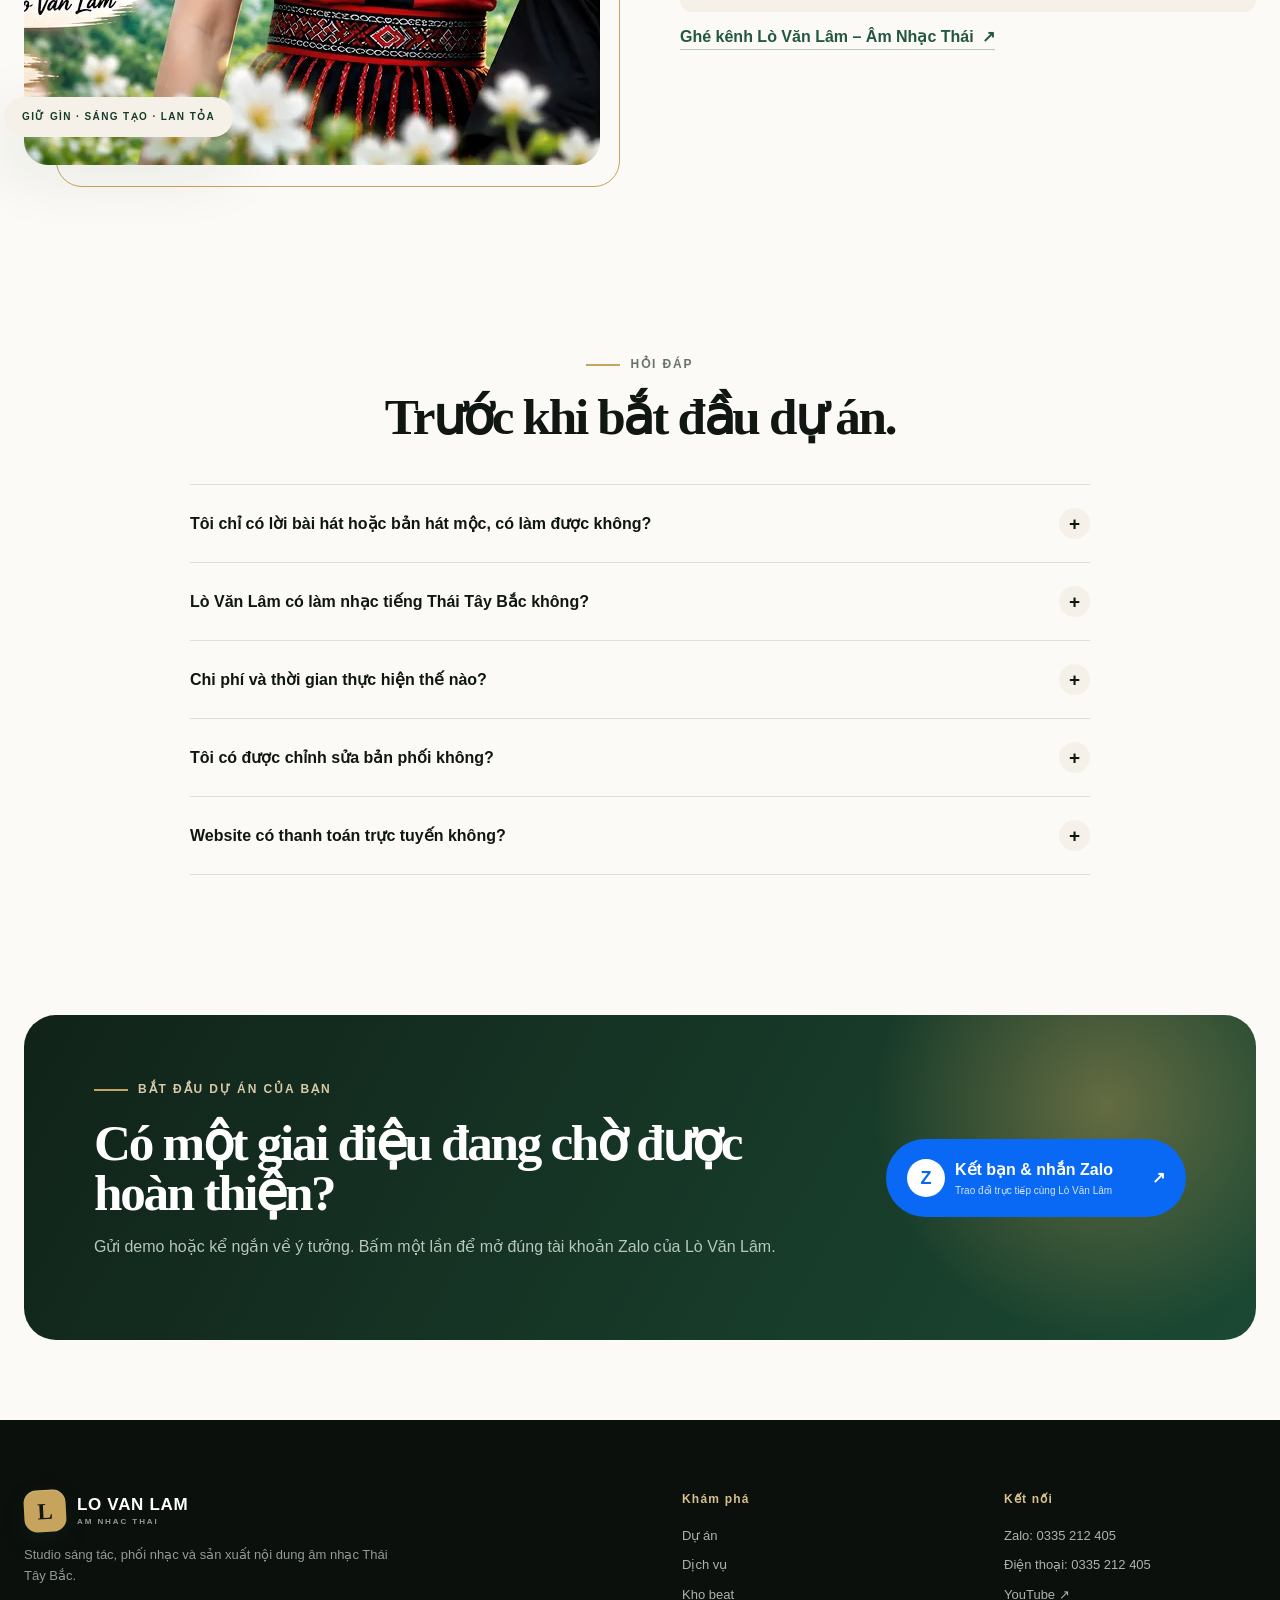
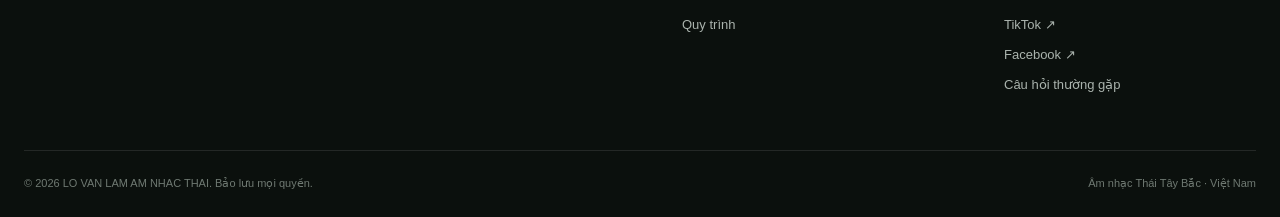
==== commit 15d29565: "feat: add floating social app links" ====
--- a/index.html
+++ b/index.html
@@ -90,7 +90,11 @@
 
   <footer class="site-footer"><div class="footer-main"><div><a class="brand footer-brand" href="#top"><span class="brand-mark">L</span><span class="brand-name">LO VAN LAM<small>AM NHAC THAI</small></span></a><p>Studio sáng tác, phối nhạc và sản xuất nội dung âm nhạc Thái Tây Bắc.</p></div><nav aria-label="Liên kết cuối trang"><strong>Khám phá</strong><a href="#projects">Dự án</a><a href="#services">Dịch vụ</a><a href="#beats">Kho beat</a><a href="#process">Quy trình</a></nav><nav aria-label="Kết nối"><strong>Kết nối</strong><a data-zalo-link href="#contact">Zalo: 0335 212 405</a><a href="tel:0335212405">Điện thoại: 0335 212 405</a><a href="https://www.youtube.com/@amnhacthaitaybac" target="_blank" rel="noopener noreferrer">YouTube ↗</a><a href="https://www.tiktok.com/@lovanlamamnhacthai" target="_blank" rel="noopener noreferrer">TikTok ↗</a><a href="https://www.facebook.com/rim.lam.77" target="_blank" rel="noopener noreferrer">Facebook ↗</a><a href="#faq">Câu hỏi thường gặp</a></nav></div><div class="footer-bottom"><span>© <span id="year">2026</span> LO VAN LAM AM NHAC THAI. Bảo lưu mọi quyền.</span><span>Âm nhạc Thái Tây Bắc · Việt Nam</span></div></footer>
 
-  <a class="floating-zalo" data-zalo-link href="#contact" aria-label="Kết bạn Zalo với Lò Văn Lâm"><span>Z</span><b>Nhắn Zalo</b></a>
+  <nav class="floating-socials" aria-label="Mở nhanh mạng xã hội">
+    <a class="floating-social floating-zalo" data-zalo-link href="#contact" aria-label="Kết bạn Zalo với Lò Văn Lâm"><span>Z</span><b>Zalo</b></a>
+    <a class="floating-social floating-tiktok" href="https://www.tiktok.com/@lovanlamamnhacthai" target="_blank" rel="noopener noreferrer" aria-label="Mở kênh TikTok LO VAN LAM AM NHAC THAI"><span>♪</span><b>TikTok</b></a>
+    <a class="floating-social floating-facebook" href="https://www.facebook.com/rim.lam.77" target="_blank" rel="noopener noreferrer" aria-label="Mở trang Facebook Lò Văn Lâm"><span>f</span><b>Facebook</b></a>
+  </nav>
   <section class="drawer" id="drawer" aria-labelledby="drawerTitle" aria-hidden="true"><div class="drawer-head"><div><small>LO VAN LAM AM NHAC THAI</small><h2 id="drawerTitle">Lựa chọn của bạn</h2></div><button id="drawerClose" type="button" aria-label="Đóng bảng lựa chọn">×</button></div><div id="drawerBody"></div><a class="button button-primary drawer-zalo" data-zalo-link href="#contact"><span class="zalo-dot">Z</span>Gửi yêu cầu qua Zalo</a></section><div class="backdrop" id="backdrop" hidden></div>
   <div class="toast" id="toast" role="status" aria-live="polite"></div>
   <dialog class="contact-dialog" id="contactDialog" aria-labelledby="contactDialogTitle"><button class="dialog-close" type="button" data-close-dialog aria-label="Đóng">×</button><span class="dialog-icon">Z</span><h2 id="contactDialogTitle">Chưa có link Zalo</h2><p>Chủ website cần điền số hoặc link Zalo thật trong <code>config.js</code>. Website không tự dùng số giả để tránh đưa khách sang nhầm tài khoản.</p><button class="button button-secondary" type="button" data-close-dialog>Đã hiểu</button></dialog>
--- a/style.css
+++ b/style.css
@@ -11,8 +11,8 @@
 .process-section{width:100%;max-width:none;padding-left:max(24px,calc((100% - 1320px)/2));padding-right:max(24px,calc((100% - 1320px)/2));display:grid;grid-template-columns:.82fr 1.18fr;gap:100px;background:var(--forest);color:#fff}.process-intro{align-self:center}.process-intro p:not(.kicker){max-width:470px;color:#aebbb2}.button-light{margin-top:18px;background:#fff;color:var(--green)}.process-list{list-style:none;margin:0;padding:0}.process-list li{display:grid;grid-template-columns:80px 1fr;gap:22px;padding:30px 0;border-bottom:1px solid rgba(255,255,255,.12)}.process-list li:first-child{padding-top:0}.process-list>li>span{color:var(--gold);font:600 27px/1 var(--serif)}.process-list h3{margin:0;font:600 25px/1.2 var(--serif)}.process-list p{margin:6px 0 0;color:#aebbb2;font-size:13px}
 .about-section{display:grid;grid-template-columns:1fr 1fr;gap:80px;align-items:center}.about-art{position:relative}.about-art:before{position:absolute;z-index:-1;inset:32px -20px -22px 32px;border:1px solid var(--gold);border-radius:26px;content:""}.about-art img{width:100%;aspect-ratio:4/5;object-fit:cover;border-radius:var(--radius);filter:saturate(.82)}.about-art span{position:absolute;left:-20px;bottom:28px;padding:12px 18px;border-radius:999px;background:var(--cream);color:var(--green);font-size:10px;font-weight:850;letter-spacing:.14em;box-shadow:var(--shadow)}.about-copy blockquote{margin:28px 0;padding-left:22px;border-left:3px solid var(--gold);font:italic 600 22px/1.5 var(--serif);color:var(--green)}.about-copy>p:not(.kicker){color:var(--muted)}.about-note{padding:14px 16px;border-radius:12px;background:var(--cream);font-size:12px}.faq-section{padding-top:80px}.faq-list{max-width:900px;margin:auto;border-top:1px solid var(--line)}.faq-list details{border-bottom:1px solid var(--line)}.faq-list summary{display:flex;align-items:center;justify-content:space-between;gap:20px;padding:23px 0;font-weight:720;cursor:pointer;list-style:none}.faq-list summary::-webkit-details-marker{display:none}.faq-list summary span{display:grid;place-items:center;flex:none;width:31px;height:31px;border-radius:50%;background:var(--cream);font-size:19px;transition:.2s}.faq-list details[open] summary span{transform:rotate(45deg);background:var(--green);color:#fff}.faq-list details p{max-width:760px;margin:-5px 0 22px;color:var(--muted)}
 .contact-section{position:relative;isolation:isolate;width:min(1320px,calc(100% - 48px));margin:30px auto 80px;padding:65px 70px;display:flex;align-items:center;justify-content:space-between;gap:50px;overflow:hidden;border-radius:32px;background:linear-gradient(120deg,#112319,#1b4933);color:#fff}.contact-section h2{max-width:760px;font-size:clamp(40px,4vw,62px)}.contact-section p:not(.kicker){color:#b8c6bd}.contact-glow{position:absolute;z-index:-1;right:-100px;top:-160px;width:500px;height:500px;border-radius:50%;background:radial-gradient(circle,rgba(199,164,93,.43),transparent 66%)}.button-zalo{flex:none;min-width:300px;padding:17px 20px;background:#0969f5;color:#fff;text-align:left}.button-zalo .zalo-dot{width:38px;height:38px;font-size:18px}.button-zalo>span:nth-child(2) b,.button-zalo>span:nth-child(2) small{display:block}.button-zalo small{margin-top:1px;font-size:10px;font-weight:500;opacity:.82}.button-zalo i{margin-left:auto;font-style:normal}.site-footer{padding:70px max(24px,calc((100% - 1320px)/2)) 24px;background:#0b100d;color:#fff}.footer-main{display:grid;grid-template-columns:1.4fr .6fr .6fr;gap:70px;padding-bottom:55px}.footer-brand .brand-mark{background:var(--gold);color:var(--ink)}.footer-brand .brand-name small{color:#929b95}.footer-main>div>p{max-width:380px;color:#929b95;font-size:13px}.footer-main nav{display:flex;flex-direction:column;gap:9px}.footer-main nav strong{margin-bottom:7px;color:#d6c08d;font-size:12px;letter-spacing:.1em}.footer-main nav a{color:#aab3ad;font-size:13px}.footer-main nav a:hover{color:#fff}.footer-bottom{display:flex;justify-content:space-between;gap:20px;padding-top:24px;border-top:1px solid rgba(255,255,255,.1);color:#6f7972;font-size:11px}
-.floating-zalo{position:fixed;z-index:90;right:22px;bottom:22px;display:flex;align-items:center;gap:8px;padding:9px 14px 9px 9px;border-radius:999px;background:#086bf5;color:#fff;box-shadow:0 15px 36px rgba(6,80,185,.3);font-size:12px}.floating-zalo span{display:grid;place-items:center;width:34px;height:34px;border-radius:50%;background:#fff;color:#086bf5;font-weight:900}.floating-zalo:hover{transform:translateY(-2px)}.drawer{position:fixed;z-index:201;top:0;right:0;width:min(430px,100%);height:100dvh;padding:24px;display:flex;flex-direction:column;background:#fff;box-shadow:-20px 0 50px rgba(0,0,0,.16);transform:translateX(105%);transition:.25s;visibility:hidden}.drawer.open{transform:none;visibility:visible}.drawer-head{display:flex;justify-content:space-between;align-items:center;padding-bottom:18px;border-bottom:1px solid var(--line)}.drawer-head small{color:var(--gold-2);font-size:9px;font-weight:800;letter-spacing:.15em}.drawer-head h2{margin:2px 0 0;font:600 30px var(--serif)}.drawer-head button,.dialog-close{width:42px;height:42px;border:0;border-radius:50%;background:var(--cream);font-size:23px;cursor:pointer}.drawer #drawerBody{flex:1;overflow:auto;padding:18px 0}.drawer-item{display:grid;grid-template-columns:62px 1fr 35px;gap:12px;align-items:center;padding:12px 0;border-bottom:1px solid var(--line)}.drawer-cover{width:62px;height:62px;border-radius:12px;background:linear-gradient(145deg,var(--green),var(--gold))}.drawer-item b,.drawer-item small{display:block}.drawer-item small{color:var(--muted)}.drawer-item button{border:0;background:transparent;font-size:20px;cursor:pointer}.drawer-empty{color:var(--muted)}.drawer-zalo{width:100%}.backdrop{position:fixed;z-index:200;inset:0;background:rgba(3,10,5,.52);backdrop-filter:blur(3px)}.toast{position:fixed;z-index:300;left:50%;bottom:28px;max-width:min(90vw,450px);padding:12px 18px;border-radius:999px;background:var(--ink);color:#fff;font-size:13px;opacity:0;pointer-events:none;transform:translate(-50%,15px);transition:.2s}.toast.show{opacity:1;transform:translate(-50%,0)}.contact-dialog{max-width:440px;padding:34px;border:0;border-radius:24px;box-shadow:0 30px 100px rgba(0,0,0,.32);text-align:center}.contact-dialog::backdrop{background:rgba(4,12,7,.62);backdrop-filter:blur(4px)}.dialog-close{position:absolute;right:14px;top:14px}.dialog-icon{display:grid;place-items:center;width:58px;height:58px;margin:auto;border-radius:50%;background:#0969f5;color:#fff;font-size:25px;font-weight:900}.contact-dialog h2{font:600 31px var(--serif)}.contact-dialog p{color:var(--muted)}.contact-dialog code{background:var(--cream);padding:2px 5px;border-radius:4px}
+.floating-socials{position:fixed;z-index:90;right:22px;bottom:22px;display:flex;flex-direction:column;align-items:flex-end;gap:9px}.floating-social{display:flex;align-items:center;gap:8px;min-width:112px;padding:8px 13px 8px 8px;border-radius:999px;color:#fff;box-shadow:0 13px 32px rgba(6,20,12,.24);font-size:12px;font-weight:800;transition:.2s}.floating-social span{display:grid;place-items:center;width:34px;height:34px;border-radius:50%;background:#fff;font-weight:900}.floating-social:hover{transform:translateX(-3px)}.floating-zalo{background:#086bf5}.floating-zalo span{color:#086bf5}.floating-tiktok{background:#111}.floating-tiktok span{color:#111;font-size:20px}.floating-facebook{background:#1877f2}.floating-facebook span{color:#1877f2;font:900 20px Arial}.drawer{position:fixed;z-index:201;top:0;right:0;width:min(430px,100%);height:100dvh;padding:24px;display:flex;flex-direction:column;background:#fff;box-shadow:-20px 0 50px rgba(0,0,0,.16);transform:translateX(105%);transition:.25s;visibility:hidden}.drawer.open{transform:none;visibility:visible}.drawer-head{display:flex;justify-content:space-between;align-items:center;padding-bottom:18px;border-bottom:1px solid var(--line)}.drawer-head small{color:var(--gold-2);font-size:9px;font-weight:800;letter-spacing:.15em}.drawer-head h2{margin:2px 0 0;font:600 30px var(--serif)}.drawer-head button,.dialog-close{width:42px;height:42px;border:0;border-radius:50%;background:var(--cream);font-size:23px;cursor:pointer}.drawer #drawerBody{flex:1;overflow:auto;padding:18px 0}.drawer-item{display:grid;grid-template-columns:62px 1fr 35px;gap:12px;align-items:center;padding:12px 0;border-bottom:1px solid var(--line)}.drawer-cover{width:62px;height:62px;border-radius:12px;background:linear-gradient(145deg,var(--green),var(--gold))}.drawer-item b,.drawer-item small{display:block}.drawer-item small{color:var(--muted)}.drawer-item button{border:0;background:transparent;font-size:20px;cursor:pointer}.drawer-empty{color:var(--muted)}.drawer-zalo{width:100%}.backdrop{position:fixed;z-index:200;inset:0;background:rgba(3,10,5,.52);backdrop-filter:blur(3px)}.toast{position:fixed;z-index:300;left:50%;bottom:28px;max-width:min(90vw,450px);padding:12px 18px;border-radius:999px;background:var(--ink);color:#fff;font-size:13px;opacity:0;pointer-events:none;transform:translate(-50%,15px);transition:.2s}.toast.show{opacity:1;transform:translate(-50%,0)}.contact-dialog{max-width:440px;padding:34px;border:0;border-radius:24px;box-shadow:0 30px 100px rgba(0,0,0,.32);text-align:center}.contact-dialog::backdrop{background:rgba(4,12,7,.62);backdrop-filter:blur(4px)}.dialog-close{position:absolute;right:14px;top:14px}.dialog-icon{display:grid;place-items:center;width:58px;height:58px;margin:auto;border-radius:50%;background:#0969f5;color:#fff;font-size:25px;font-weight:900}.contact-dialog h2{font:600 31px var(--serif)}.contact-dialog p{color:var(--muted)}.contact-dialog code{background:var(--cream);padding:2px 5px;border-radius:4px}
 @media(max-width:1120px){.desktop-nav{gap:16px}.desktop-nav a{font-size:12px}.hero{grid-template-columns:.9fr 1.1fr;gap:25px}.hero h1{font-size:58px}.hero-visual{transform:scale(.92);transform-origin:center}.service-bento{grid-template-columns:1fr 1fr}.service-featured{grid-column:span 2;grid-row:auto;min-height:430px}.service-featured h3{margin-top:55px}.beat-grid{grid-template-columns:repeat(2,1fr)}}
-@media(max-width:900px){.header-inner{width:min(100% - 32px,1320px)}.desktop-nav,.zalo-button.compact{display:none}.menu-toggle{display:block}.hero{min-height:auto;width:min(100% - 32px,760px);padding:62px 0 75px;grid-template-columns:1fr;gap:45px}.hero-text{max-width:720px}.hero h1{font-size:clamp(48px,10vw,70px)}.hero-visual{width:min(100%,680px);height:520px;margin:auto;transform:none}.proof-bar{width:calc(100% - 32px);grid-template-columns:repeat(2,1fr)}.proof-bar div:nth-child(3){border-left:0;border-top:1px solid var(--line)}.proof-bar div:nth-child(4){border-top:1px solid var(--line)}.proof-bar div{padding:15px}.section{width:calc(100% - 32px);padding:85px 0}.split-heading{grid-template-columns:1fr;gap:25px}.project-card,.project-card:first-child,.project-card:nth-child(2){grid-column:span 6}.project-card:first-child{min-height:420px}.services-section,.process-section{width:100%;padding-left:16px;padding-right:16px}.process-section{grid-template-columns:1fr;gap:65px}.about-section{grid-template-columns:1fr;gap:60px}.about-art{max-width:600px}.contact-section{width:calc(100% - 32px);padding:50px;display:block}.button-zalo{width:max-content;max-width:100%;margin-top:28px}.footer-main{grid-template-columns:1.2fr .8fr}.footer-main nav:last-child{grid-column:2}.floating-zalo{bottom:16px;right:16px}}
-@media(max-width:620px){html{scroll-padding-top:70px}.header-inner{height:68px}.mobile-menu{top:68px}.brand-mark{width:38px;height:38px}.brand-name{font-size:15px}.hero{padding-top:46px}.hero h1{font-size:45px}.hero-lead{font-size:16px}.hero-actions{display:grid}.button{width:100%}.hero-points{display:grid;grid-template-columns:1fr 1fr;row-gap:20px}.hero-points li{padding:0 12px}.hero-points li:nth-child(3){padding-left:0;border:0}.hero-visual{height:390px;margin-top:5px}.record-main{width:82%;left:4%;top:13%;border-width:5px}.record-info{left:16px;bottom:13px}.record-info b{font-size:18px}.record-back{width:42%}.vinyl-disc{width:150px;right:0}.floating-label{font-size:8px;padding:7px 9px}.proof-bar{padding:6px 10px}.proof-bar strong{font-size:19px}.section{padding:70px 0}.section-heading h2,.process-intro h2,.about-copy h2{font-size:39px}.project-grid{gap:14px}.project-card,.project-card:first-child,.project-card:nth-child(2){grid-column:1/-1;min-height:320px}.project-card:first-child{min-height:350px}.project-card:first-child .project-copy h3{font-size:25px}.service-bento{grid-template-columns:1fr}.service-featured{grid-column:auto;min-height:490px}.service-card{min-height:280px}.service-featured h3{font-size:34px}.catalog-tools{display:grid;width:100%}.search-box input,.select-box select{width:100%}.beat-grid{grid-template-columns:1fr}.process-section{padding-top:75px;padding-bottom:75px}.process-list li{grid-template-columns:55px 1fr;gap:10px}.about-art:before{inset:18px -8px -12px 18px}.about-art span{left:8px}.about-copy blockquote{font-size:20px}.faq-list summary{font-size:14px}.contact-section{padding:38px 24px;border-radius:22px}.contact-section h2{font-size:39px}.button-zalo{min-width:0;width:100%}.footer-main{grid-template-columns:1fr;gap:35px}.footer-main nav:last-child{grid-column:auto}.footer-bottom{display:block}.footer-bottom span{display:block;margin-top:6px}.floating-zalo b{display:none}.floating-zalo{padding:7px}.toast{bottom:75px}.contact-dialog{width:calc(100% - 28px);padding:30px 22px}}
+@media(max-width:900px){.header-inner{width:min(100% - 32px,1320px)}.desktop-nav,.zalo-button.compact{display:none}.menu-toggle{display:block}.hero{min-height:auto;width:min(100% - 32px,760px);padding:62px 0 75px;grid-template-columns:1fr;gap:45px}.hero-text{max-width:720px}.hero h1{font-size:clamp(48px,10vw,70px)}.hero-visual{width:min(100%,680px);height:520px;margin:auto;transform:none}.proof-bar{width:calc(100% - 32px);grid-template-columns:repeat(2,1fr)}.proof-bar div:nth-child(3){border-left:0;border-top:1px solid var(--line)}.proof-bar div:nth-child(4){border-top:1px solid var(--line)}.proof-bar div{padding:15px}.section{width:calc(100% - 32px);padding:85px 0}.split-heading{grid-template-columns:1fr;gap:25px}.project-card,.project-card:first-child,.project-card:nth-child(2){grid-column:span 6}.project-card:first-child{min-height:420px}.services-section,.process-section{width:100%;padding-left:16px;padding-right:16px}.process-section{grid-template-columns:1fr;gap:65px}.about-section{grid-template-columns:1fr;gap:60px}.about-art{max-width:600px}.contact-section{width:calc(100% - 32px);padding:50px;display:block}.button-zalo{width:max-content;max-width:100%;margin-top:28px}.footer-main{grid-template-columns:1.2fr .8fr}.footer-main nav:last-child{grid-column:2}.floating-socials{right:16px;bottom:16px}}
+@media(max-width:620px){html{scroll-padding-top:70px}.header-inner{height:68px}.mobile-menu{top:68px}.brand-mark{width:38px;height:38px}.brand-name{font-size:15px}.hero{padding-top:46px}.hero h1{font-size:45px}.hero-lead{font-size:16px}.hero-actions{display:grid}.button{width:100%}.hero-points{display:grid;grid-template-columns:1fr 1fr;row-gap:20px}.hero-points li{padding:0 12px}.hero-points li:nth-child(3){padding-left:0;border:0}.hero-visual{height:390px;margin-top:5px}.record-main{width:82%;left:4%;top:13%;border-width:5px}.record-info{left:16px;bottom:13px}.record-info b{font-size:18px}.record-back{width:42%}.vinyl-disc{width:150px;right:0}.floating-label{font-size:8px;padding:7px 9px}.proof-bar{padding:6px 10px}.proof-bar strong{font-size:19px}.section{padding:70px 0}.section-heading h2,.process-intro h2,.about-copy h2{font-size:39px}.project-grid{gap:14px}.project-card,.project-card:first-child,.project-card:nth-child(2){grid-column:1/-1;min-height:320px}.project-card:first-child{min-height:350px}.project-card:first-child .project-copy h3{font-size:25px}.service-bento{grid-template-columns:1fr}.service-featured{grid-column:auto;min-height:490px}.service-card{min-height:280px}.service-featured h3{font-size:34px}.catalog-tools{display:grid;width:100%}.search-box input,.select-box select{width:100%}.beat-grid{grid-template-columns:1fr}.process-section{padding-top:75px;padding-bottom:75px}.process-list li{grid-template-columns:55px 1fr;gap:10px}.about-art:before{inset:18px -8px -12px 18px}.about-art span{left:8px}.about-copy blockquote{font-size:20px}.faq-list summary{font-size:14px}.contact-section{padding:38px 24px;border-radius:22px}.contact-section h2{font-size:39px}.button-zalo{min-width:0;width:100%}.footer-main{grid-template-columns:1fr;gap:35px}.footer-main nav:last-child{grid-column:auto}.footer-bottom{display:block}.footer-bottom span{display:block;margin-top:6px}.floating-social{min-width:44px;padding:6px}.floating-social b{display:none}.toast{bottom:75px}.contact-dialog{width:calc(100% - 28px);padding:30px 22px}}
 @media(prefers-reduced-motion:reduce){html{scroll-behavior:auto}*,*:before,*:after{animation-duration:.01ms!important;animation-iteration-count:1!important;transition-duration:.01ms!important}}
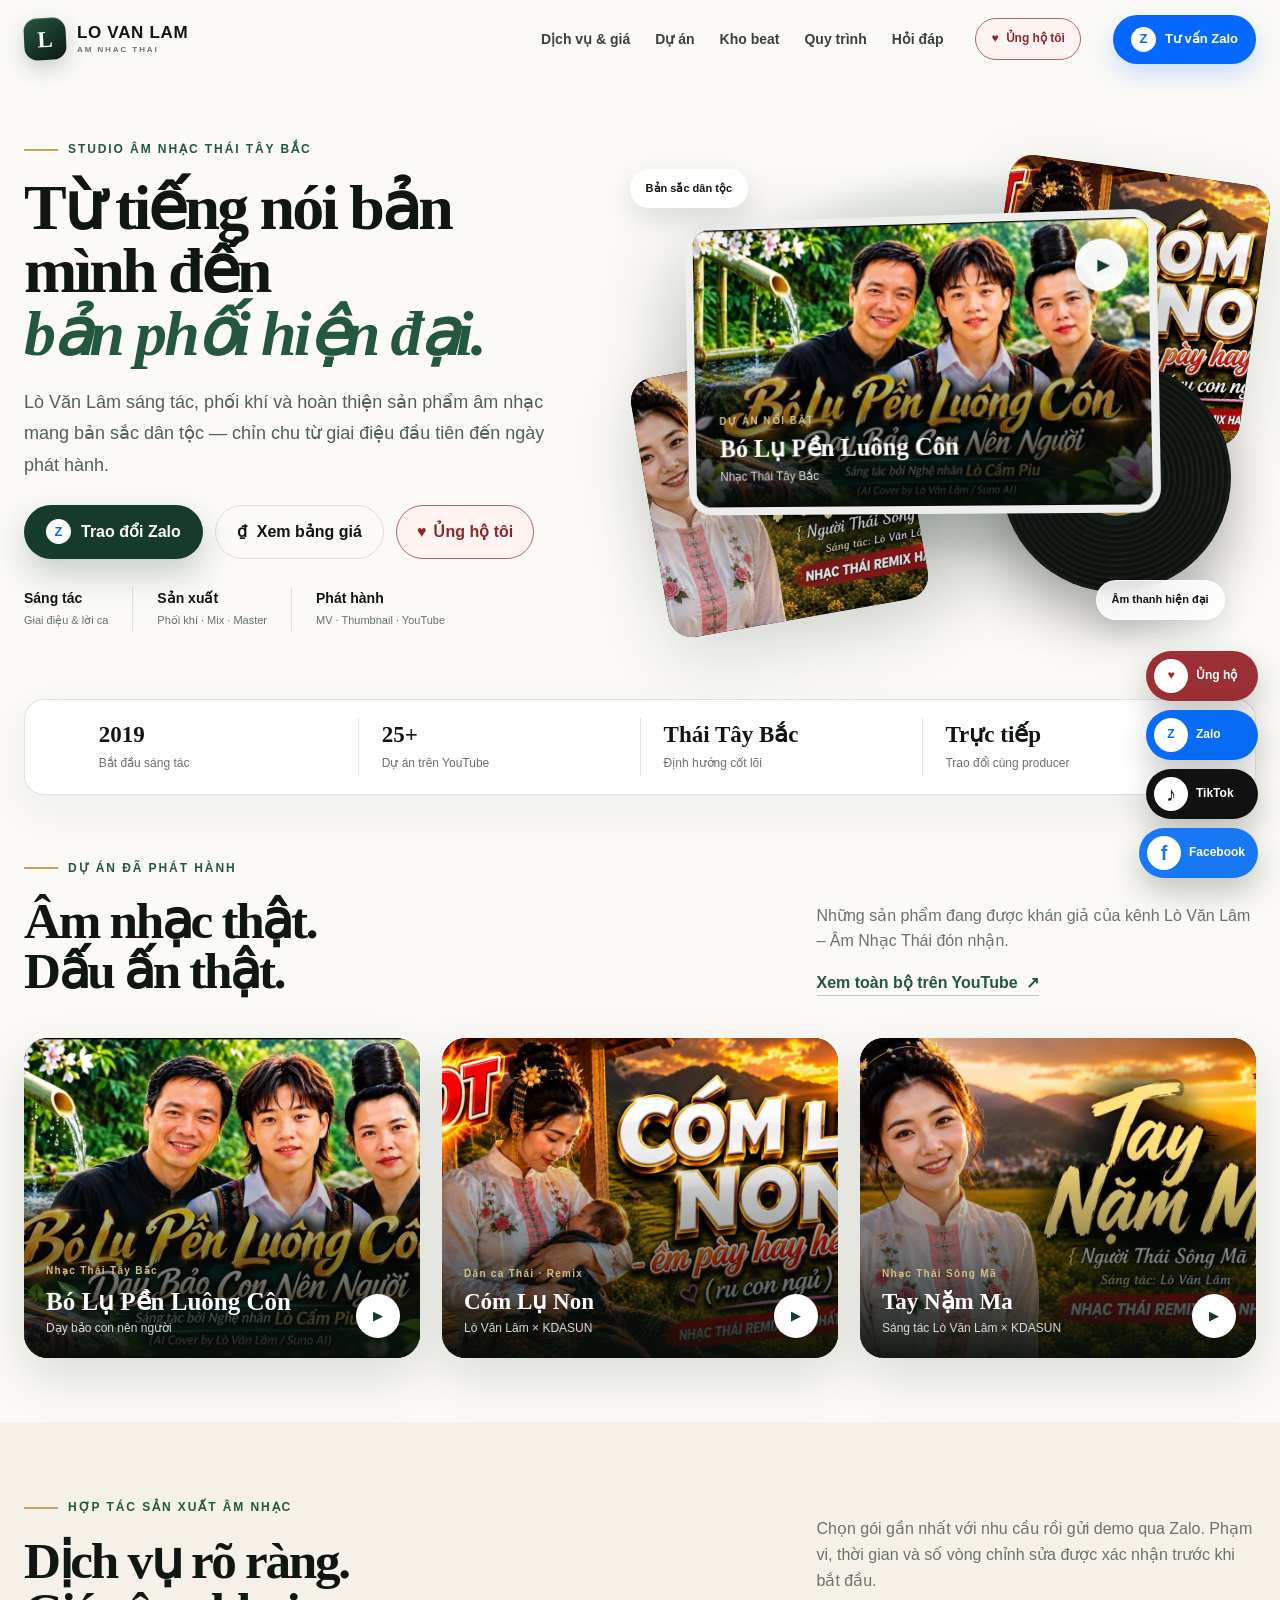
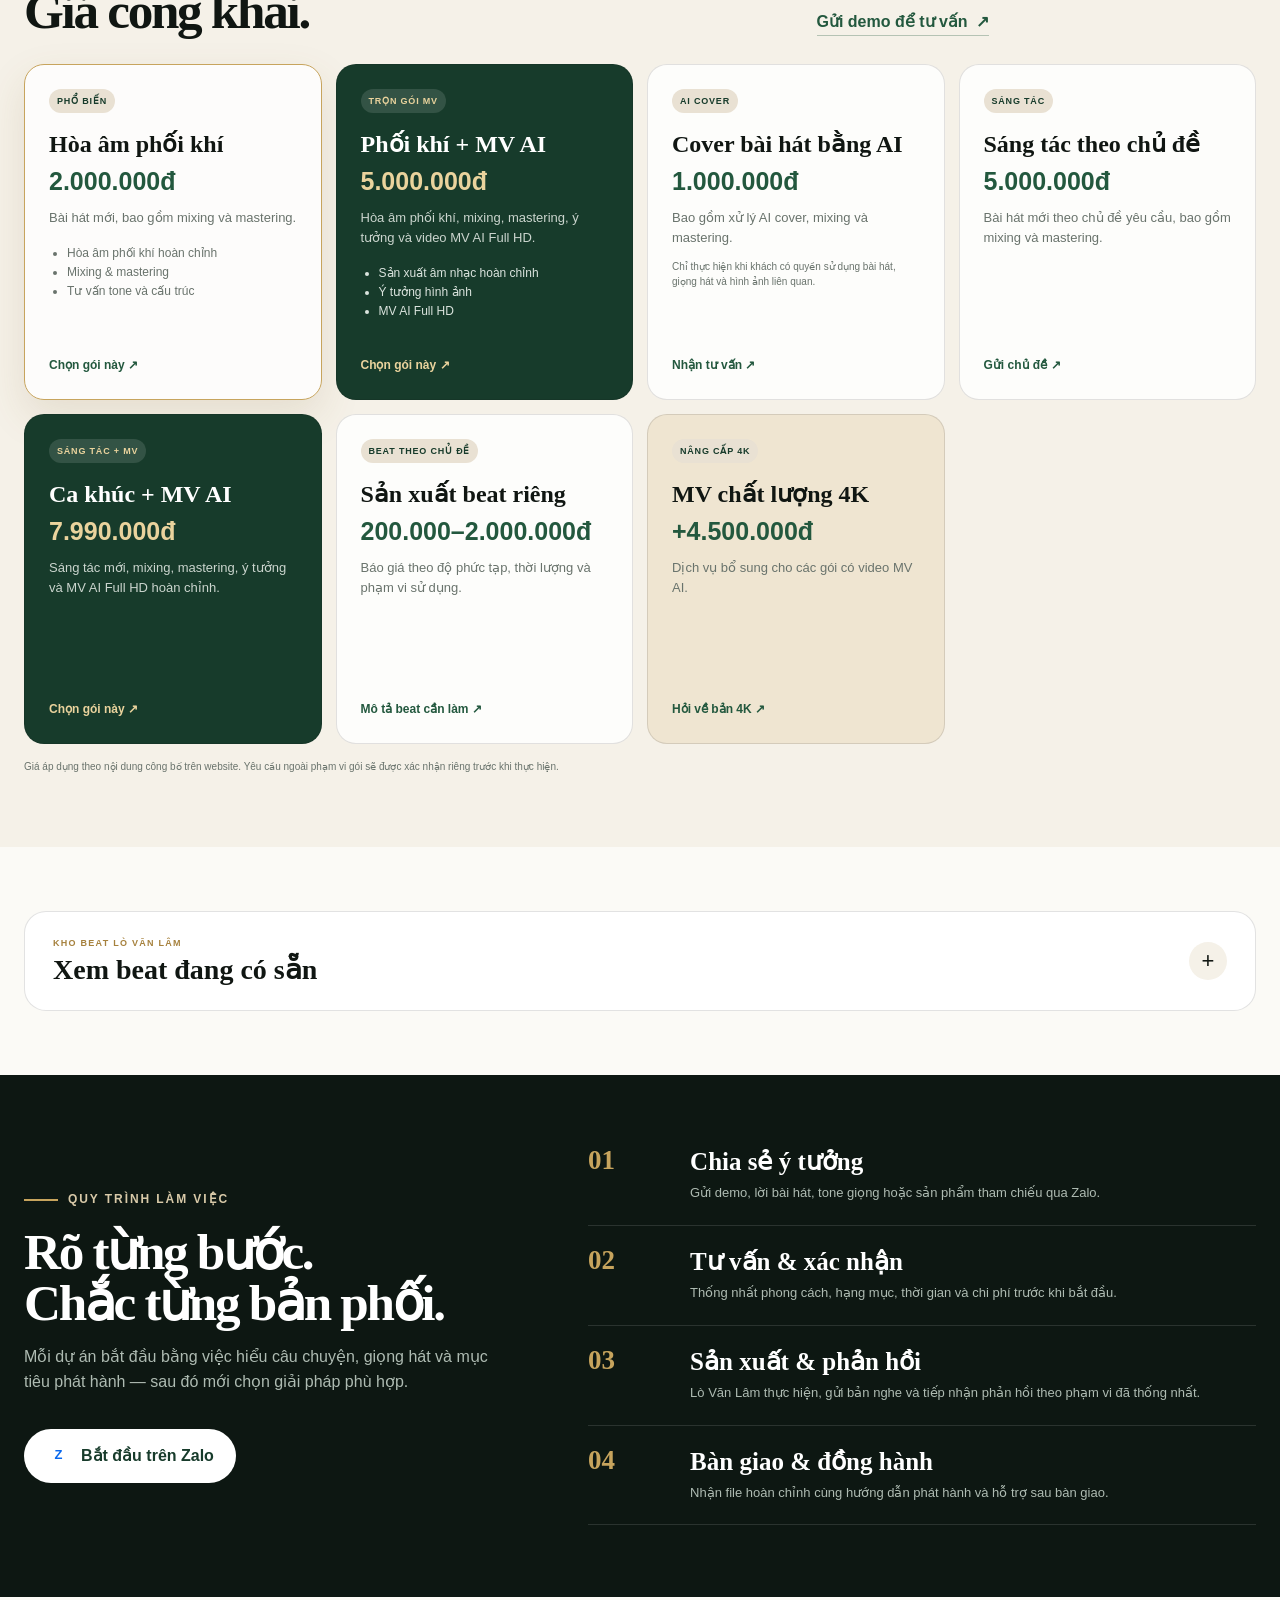
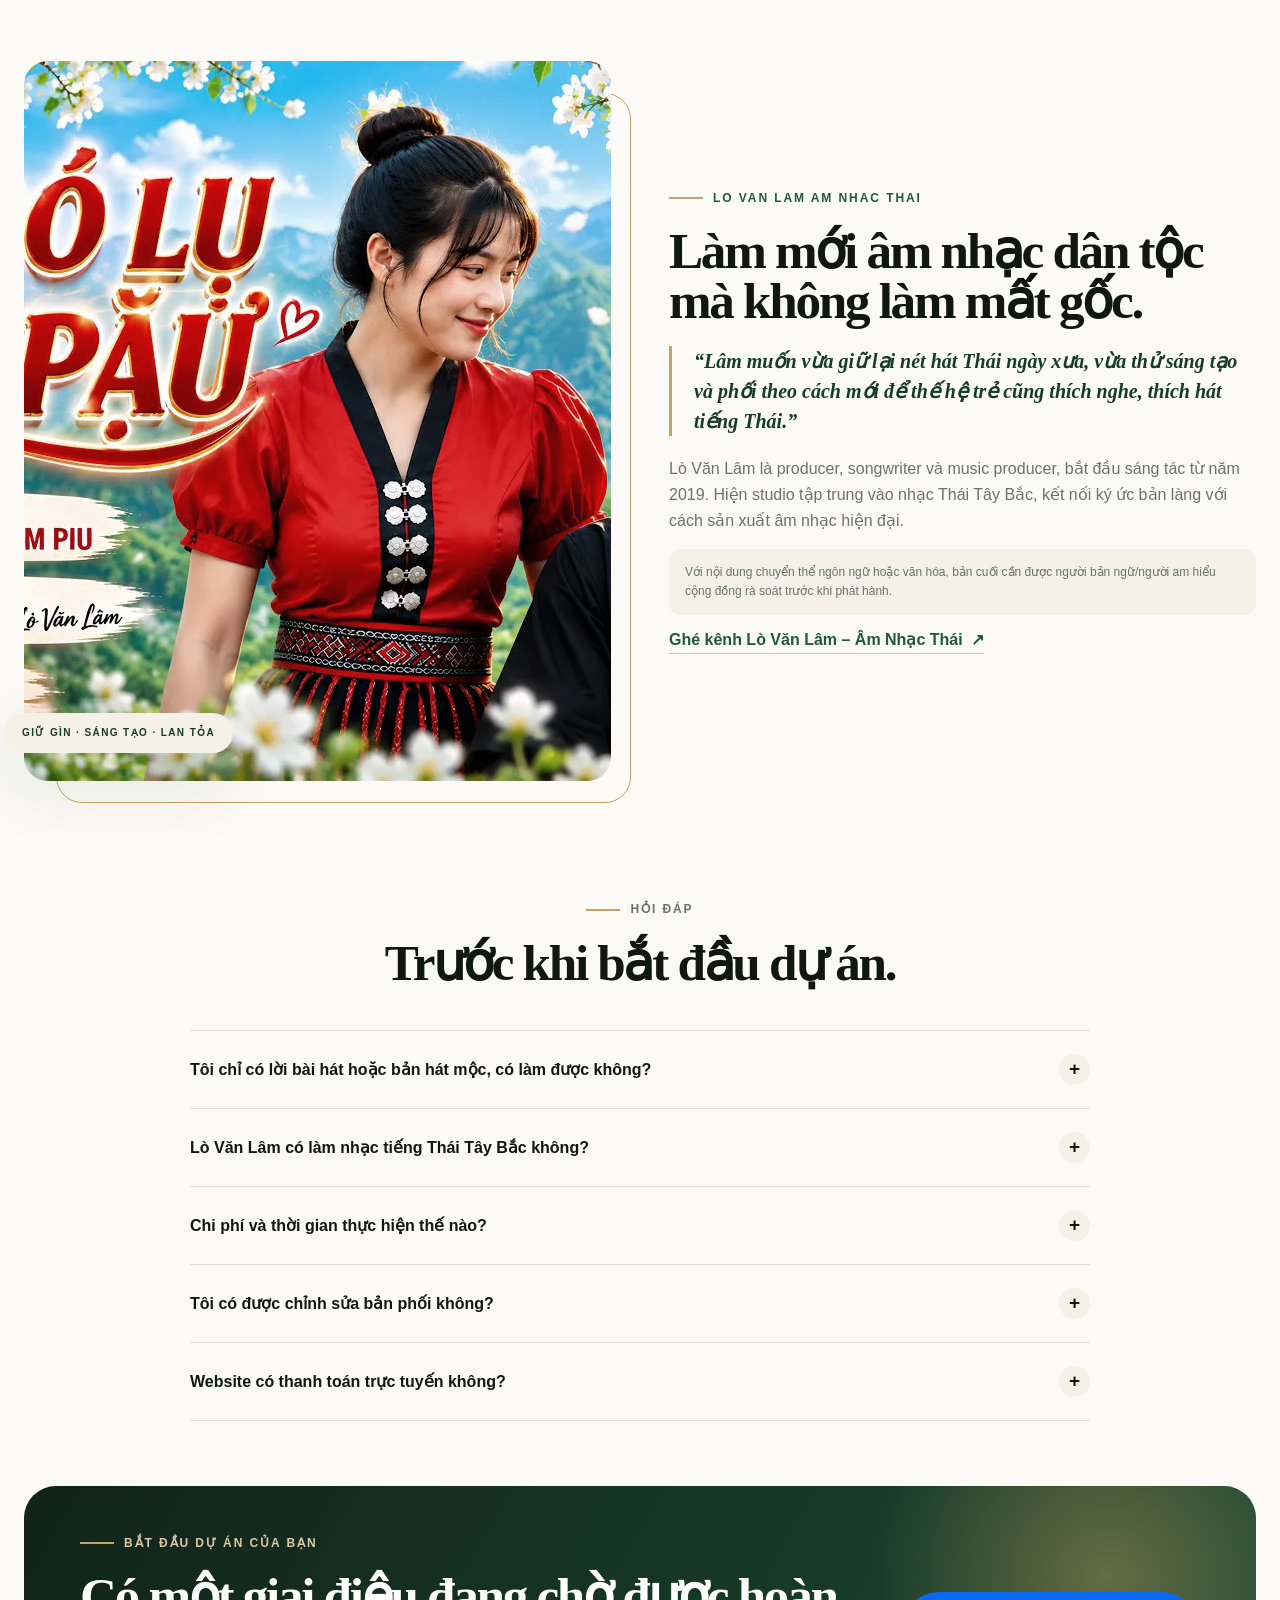
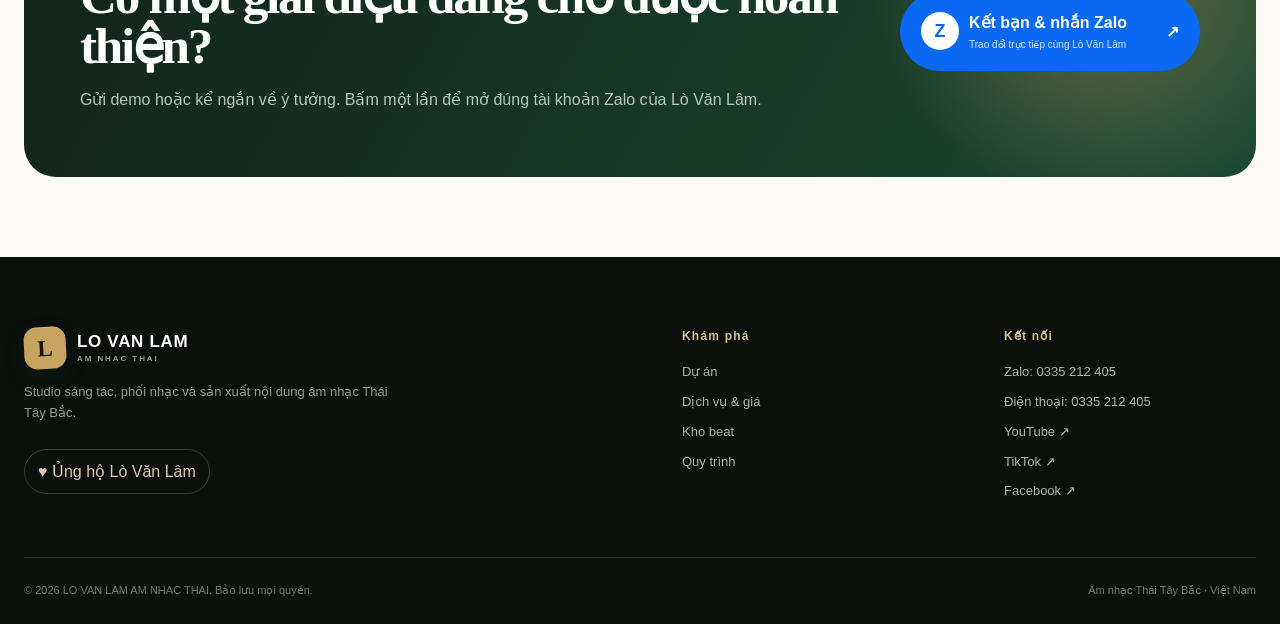
==== commit c103776d: "feat: add compact pricing and support experience" ====
--- a/index.html
+++ b/index.html
@@ -22,11 +22,12 @@
   <header class="site-header" id="top">
     <div class="header-inner">
       <a class="brand" href="#home" aria-label="LO VAN LAM AM NHAC THAI — Trang chủ"><span class="brand-mark" aria-hidden="true">L</span><span class="brand-name">LO VAN LAM<small>AM NHAC THAI</small></span></a>
-      <nav class="desktop-nav" aria-label="Điều hướng chính"><a href="#projects">Dự án</a><a href="#services">Dịch vụ</a><a href="#beats">Kho beat</a><a href="#process">Quy trình</a><a href="#about">Về chúng tôi</a><a href="#faq">Hỏi đáp</a></nav>
+      <nav class="desktop-nav" aria-label="Điều hướng chính"><a href="#services">Dịch vụ &amp; giá</a><a href="#projects">Dự án</a><a href="#beats">Kho beat</a><a href="#process">Quy trình</a><a href="#faq">Hỏi đáp</a></nav>
+      <button class="support-button compact" type="button" data-support-open><span aria-hidden="true">♥</span>Ủng hộ tôi</button>
       <a class="zalo-button compact" data-zalo-link href="#contact" aria-label="Kết bạn và tư vấn qua Zalo"><span class="zalo-dot" aria-hidden="true">Z</span><span>Tư vấn Zalo</span></a>
       <button class="menu-toggle" id="menuToggle" type="button" aria-controls="mobileMenu" aria-expanded="false" aria-label="Mở menu"><span></span><span></span><span></span></button>
     </div>
-    <nav class="mobile-menu" id="mobileMenu" aria-label="Điều hướng trên điện thoại" hidden><a href="#projects">Dự án nổi bật</a><a href="#services">Dịch vụ</a><a href="#beats">Kho beat</a><a href="#process">Quy trình</a><a href="#about">Về chúng tôi</a><a href="#faq">Hỏi đáp</a><a class="zalo-button" data-zalo-link href="#contact"><span class="zalo-dot">Z</span>Kết bạn Zalo</a></nav>
+    <nav class="mobile-menu" id="mobileMenu" aria-label="Điều hướng trên điện thoại" hidden><a href="#services">Dịch vụ &amp; bảng giá</a><a href="#projects">Dự án nổi bật</a><a href="#beats">Kho beat</a><a href="#process">Quy trình</a><a href="#about">Về chúng tôi</a><a href="#faq">Hỏi đáp</a><button class="support-button" type="button" data-support-open><span>♥</span>Ủng hộ tôi</button><a class="zalo-button" data-zalo-link href="#contact"><span class="zalo-dot">Z</span>Kết bạn Zalo</a></nav>
   </header>
 
   <main id="main-content">
@@ -35,7 +36,7 @@
         <p class="kicker"><span></span>STUDIO ÂM NHẠC THÁI TÂY BẮC</p>
         <h1>Từ tiếng nói bản mình đến <em>bản phối hiện đại.</em></h1>
         <p class="hero-lead">Lò Văn Lâm sáng tác, phối khí và hoàn thiện sản phẩm âm nhạc mang bản sắc dân tộc — chỉn chu từ giai điệu đầu tiên đến ngày phát hành.</p>
-        <div class="hero-actions"><a class="button button-primary" data-zalo-link href="#contact"><span class="zalo-dot">Z</span>Kết bạn &amp; trao đổi Zalo</a><a class="button button-secondary" href="https://www.youtube.com/@amnhacthaitaybac" target="_blank" rel="noopener noreferrer"><span aria-hidden="true">▶</span>Nghe các dự án</a></div>
+        <div class="hero-actions"><a class="button button-primary" data-zalo-link href="#contact"><span class="zalo-dot">Z</span>Trao đổi Zalo</a><a class="button button-secondary" href="#services"><span aria-hidden="true">₫</span>Xem bảng giá</a><button class="button support-button" type="button" data-support-open><span aria-hidden="true">♥</span>Ủng hộ tôi</button></div>
         <ul class="hero-points" aria-label="Năng lực nổi bật"><li><b>Sáng tác</b><span>Giai điệu &amp; lời ca</span></li><li><b>Sản xuất</b><span>Phối khí · Mix · Master</span></li><li><b>Phát hành</b><span>MV · Thumbnail · YouTube</span></li></ul>
       </div>
       <div class="hero-visual" aria-label="Các dự án âm nhạc nổi bật của Lò Văn Lâm">
@@ -49,25 +50,30 @@
 
     <section class="proof-bar" aria-label="Thông tin kênh và dịch vụ"><div><strong>2019</strong><span>Bắt đầu sáng tác</span></div><div><strong>25+</strong><span>Dự án trên YouTube</span></div><div><strong>Thái Tây Bắc</strong><span>Định hướng cốt lõi</span></div><div><strong>Trực tiếp</strong><span>Trao đổi cùng producer</span></div></section>
 
-    <section class="section projects-section" id="projects">
+    <section class="section projects-section compact-section" id="projects">
       <div class="section-heading split-heading"><div><p class="kicker"><span></span>DỰ ÁN ĐÃ PHÁT HÀNH</p><h2>Âm nhạc thật.<br>Dấu ấn thật.</h2></div><div><p>Những sản phẩm đang được khán giả của kênh Lò Văn Lâm – Âm Nhạc Thái đón nhận.</p><a class="text-link" href="https://www.youtube.com/@amnhacthaitaybac/videos" target="_blank" rel="noopener noreferrer">Xem toàn bộ trên YouTube <span>↗</span></a></div></div>
       <div class="project-grid" id="projectGrid"></div>
     </section>
 
     <section class="section services-section" id="services">
-      <div class="section-heading centered"><p class="kicker"><span></span>DỊCH VỤ SÁNG TẠO ÂM NHẠC</p><h2>Một nơi cho toàn bộ hành trình bài hát.</h2><p>Tùy dự án, Lò Văn Lâm sẽ tư vấn hạng mục cần thiết và báo giá sau khi hiểu rõ nhu cầu — không bán gói thừa.</p></div>
-      <div class="service-bento">
-        <article class="service-card service-featured"><span class="service-index">01</span><div class="service-icon" aria-hidden="true">♫</div><h3>Phối nhạc Thái Tây Bắc theo yêu cầu</h3><p>Xây dựng bản phối mới từ giai điệu, lời ca hoặc bản thu mộc; cân bằng màu sắc dân tộc và chất âm hiện đại.</p><ul><li>Phối mới / phối lại</li><li>Tùy tone theo giọng hát</li><li>Trao đổi cấu trúc trước khi hoàn thiện</li></ul><a data-zalo-link href="#contact">Trao đổi dự án qua Zalo <span>↗</span></a></article>
-        <article class="service-card"><span class="service-index">02</span><div class="service-icon" aria-hidden="true">✎</div><h3>Sáng tác &amp; viết lời</h3><p>Phát triển chủ đề, melody và ca từ tiếng Việt hoặc tiếng Thái Tây Bắc với bước rà soát ngôn ngữ, văn hóa.</p><a data-zalo-link href="#contact">Nhận tư vấn <span>↗</span></a></article>
-        <article class="service-card"><span class="service-index">03</span><div class="service-icon" aria-hidden="true">◉</div><h3>Thu vocal · Mix · Master</h3><p>Hướng dẫn thu, chỉnh sửa vocal và hoàn thiện bản master phù hợp YouTube cùng các nền tảng nghe nhạc.</p><a data-zalo-link href="#contact">Nhận tư vấn <span>↗</span></a></article>
-        <article class="service-card"><span class="service-index">04</span><div class="service-icon" aria-hidden="true">▶</div><h3>MV · Lyric · Visualizer</h3><p>Thiết kế ngôn ngữ hình ảnh đồng bộ với câu chuyện bài hát: MV, lyric video, visualizer và MV ứng dụng AI có kiểm soát.</p><a data-zalo-link href="#contact">Nhận tư vấn <span>↗</span></a></article>
-        <article class="service-card"><span class="service-index">05</span><div class="service-icon" aria-hidden="true">▣</div><h3>Thumbnail &amp; gói YouTube</h3><p>Định hướng tiêu đề, thumbnail, mô tả, playlist và kế hoạch nội dung để sản phẩm đến đúng khán giả.</p><a data-zalo-link href="#contact">Nhận tư vấn <span>↗</span></a></article>
+      <div class="section-heading split-heading pricing-heading"><div><p class="kicker"><span></span>HỢP TÁC SẢN XUẤT ÂM NHẠC</p><h2>Dịch vụ rõ ràng.<br>Giá công khai.</h2></div><div><p>Chọn gói gần nhất với nhu cầu rồi gửi demo qua Zalo. Phạm vi, thời gian và số vòng chỉnh sửa được xác nhận trước khi bắt đầu.</p><a class="text-link" data-zalo-link href="#contact">Gửi demo để tư vấn <span>↗</span></a></div></div>
+      <div class="pricing-grid" aria-label="Bảng giá dịch vụ âm nhạc">
+        <article class="price-card featured"><span class="price-label">PHỔ BIẾN</span><h3>Hòa âm phối khí</h3><strong>2.000.000đ</strong><p>Bài hát mới, bao gồm mixing và mastering.</p><ul><li>Hòa âm phối khí hoàn chỉnh</li><li>Mixing &amp; mastering</li><li>Tư vấn tone và cấu trúc</li></ul><a data-zalo-link href="#contact">Chọn gói này ↗</a></article>
+        <article class="price-card premium"><span class="price-label">TRỌN GÓI MV</span><h3>Phối khí + MV AI</h3><strong>5.000.000đ</strong><p>Hòa âm phối khí, mixing, mastering, ý tưởng và video MV AI Full HD.</p><ul><li>Sản xuất âm nhạc hoàn chỉnh</li><li>Ý tưởng hình ảnh</li><li>MV AI Full HD</li></ul><a data-zalo-link href="#contact">Chọn gói này ↗</a></article>
+        <article class="price-card"><span class="price-label">AI COVER</span><h3>Cover bài hát bằng AI</h3><strong>1.000.000đ</strong><p>Bao gồm xử lý AI cover, mixing và mastering.</p><small>Chỉ thực hiện khi khách có quyền sử dụng bài hát, giọng hát và hình ảnh liên quan.</small><a data-zalo-link href="#contact">Nhận tư vấn ↗</a></article>
+        <article class="price-card"><span class="price-label">SÁNG TÁC</span><h3>Sáng tác theo chủ đề</h3><strong>5.000.000đ</strong><p>Bài hát mới theo chủ đề yêu cầu, bao gồm mixing và mastering.</p><a data-zalo-link href="#contact">Gửi chủ đề ↗</a></article>
+        <article class="price-card premium"><span class="price-label">SÁNG TÁC + MV</span><h3>Ca khúc + MV AI</h3><strong>7.990.000đ</strong><p>Sáng tác mới, mixing, mastering, ý tưởng và MV AI Full HD hoàn chỉnh.</p><a data-zalo-link href="#contact">Chọn gói này ↗</a></article>
+        <article class="price-card"><span class="price-label">BEAT THEO CHỦ ĐỀ</span><h3>Sản xuất beat riêng</h3><strong>200.000–2.000.000đ</strong><p>Báo giá theo độ phức tạp, thời lượng và phạm vi sử dụng.</p><a data-zalo-link href="#contact">Mô tả beat cần làm ↗</a></article>
+        <article class="price-card addon"><span class="price-label">NÂNG CẤP 4K</span><h3>MV chất lượng 4K</h3><strong>+4.500.000đ</strong><p>Dịch vụ bổ sung cho các gói có video MV AI.</p><a data-zalo-link href="#contact">Hỏi về bản 4K ↗</a></article>
       </div>
+      <p class="pricing-note">Giá áp dụng theo nội dung công bố trên website. Yêu cầu ngoài phạm vi gói sẽ được xác nhận riêng trước khi thực hiện.</p>
     </section>
 
-    <section class="section beats-section" id="beats">
-      <div class="section-heading split-heading"><div><p class="kicker"><span></span>KHO BEAT LÒ VĂN LÂM</p><h2>Chọn nền âm thanh<br>cho câu chuyện của bạn.</h2></div><div class="catalog-tools"><label class="search-box"><span class="sr-only">Tìm beat</span><input id="search" type="search" placeholder="Tìm tên, mood, BPM..." autocomplete="off"><span aria-hidden="true">⌕</span></label><label class="select-box"><span class="sr-only">Lọc thể loại</span><select id="genre"><option value="">Tất cả thể loại</option></select></label></div></div>
-      <p class="result-note" id="resultNote" aria-live="polite"></p><div class="beat-grid" id="grid"></div><p class="catalog-disclaimer">Bản nghe thử và giá trong kho được quản lý theo từng beat. Điều khoản chính thức sẽ được xác nhận trong giấy phép mua hàng.</p>
+    <section class="section beats-section compact-section" id="beats">
+      <details class="catalog-disclosure">
+        <summary><span><small>KHO BEAT LÒ VĂN LÂM</small><b>Xem beat đang có sẵn</b></span><i>+</i></summary>
+        <div class="catalog-content"><div class="catalog-tools"><label class="search-box"><span class="sr-only">Tìm beat</span><input id="search" type="search" placeholder="Tìm tên, mood, BPM..." autocomplete="off"><span aria-hidden="true">⌕</span></label><label class="select-box"><span class="sr-only">Lọc thể loại</span><select id="genre"><option value="">Tất cả thể loại</option></select></label></div><p class="result-note" id="resultNote" aria-live="polite"></p><div class="beat-grid" id="grid"></div><p class="catalog-disclaimer">Bản nghe thử và giá trong kho được quản lý theo từng beat. Điều khoản chính thức sẽ được xác nhận trong giấy phép mua hàng.</p></div>
+      </details>
     </section>
 
     <section class="section process-section" id="process">
@@ -75,12 +81,12 @@
       <ol class="process-list"><li><span>01</span><div><h3>Chia sẻ ý tưởng</h3><p>Gửi demo, lời bài hát, tone giọng hoặc sản phẩm tham chiếu qua Zalo.</p></div></li><li><span>02</span><div><h3>Tư vấn &amp; xác nhận</h3><p>Thống nhất phong cách, hạng mục, thời gian và chi phí trước khi bắt đầu.</p></div></li><li><span>03</span><div><h3>Sản xuất &amp; phản hồi</h3><p>Lò Văn Lâm thực hiện, gửi bản nghe và tiếp nhận phản hồi theo phạm vi đã thống nhất.</p></div></li><li><span>04</span><div><h3>Bàn giao &amp; đồng hành</h3><p>Nhận file hoàn chỉnh cùng hướng dẫn phát hành và hỗ trợ sau bàn giao.</p></div></li></ol>
     </section>
 
-    <section class="section about-section" id="about">
+    <section class="section about-section compact-section" id="about">
       <div class="about-art"><img src="assets/images/projects/em-bo-lu-det-pau.webp" width="1280" height="720" loading="lazy" alt="Dự án âm nhạc Thái Tây Bắc của Lò Văn Lâm"><span>GIỮ GÌN · SÁNG TẠO · LAN TỎA</span></div>
       <div class="about-copy"><p class="kicker"><span></span>LO VAN LAM AM NHAC THAI</p><h2>Làm mới âm nhạc dân tộc mà không làm mất gốc.</h2><blockquote>“Lâm muốn vừa giữ lại nét hát Thái ngày xưa, vừa thử sáng tạo và phối theo cách mới để thế hệ trẻ cũng thích nghe, thích hát tiếng Thái.”</blockquote><p>Lò Văn Lâm là producer, songwriter và music producer, bắt đầu sáng tác từ năm 2019. Hiện studio tập trung vào nhạc Thái Tây Bắc, kết nối ký ức bản làng với cách sản xuất âm nhạc hiện đại.</p><p class="about-note">Với nội dung chuyển thể ngôn ngữ hoặc văn hóa, bản cuối cần được người bản ngữ/người am hiểu cộng đồng rà soát trước khi phát hành.</p><a class="text-link" href="https://www.youtube.com/@amnhacthaitaybac" target="_blank" rel="noopener noreferrer">Ghé kênh Lò Văn Lâm – Âm Nhạc Thái <span>↗</span></a></div>
     </section>
 
-    <section class="section faq-section" id="faq">
+    <section class="section faq-section compact-section" id="faq">
       <div class="section-heading centered"><p class="kicker"><span></span>HỎI ĐÁP</p><h2>Trước khi bắt đầu dự án.</h2></div>
       <div class="faq-list"><details><summary>Tôi chỉ có lời bài hát hoặc bản hát mộc, có làm được không?<span>+</span></summary><p>Có. Hãy gửi bản thu điện thoại, lời bài hát và một vài sản phẩm tham chiếu. Lò Văn Lâm sẽ tư vấn từ melody, cấu trúc đến hướng phối phù hợp.</p></details><details><summary>Lò Văn Lâm có làm nhạc tiếng Thái Tây Bắc không?<span>+</span></summary><p>Đây là định hướng cốt lõi. Với phần ngôn ngữ và văn hóa, hai bên sẽ xác nhận nội dung và nên có bước rà soát bởi người am hiểu trước khi phát hành.</p></details><details><summary>Chi phí và thời gian thực hiện thế nào?<span>+</span></summary><p>Tùy độ phức tạp, số hạng mục và chất lượng tư liệu đầu vào. Lò Văn Lâm chỉ báo giá và thời gian sau khi đã xem demo, tránh đưa con số chung gây hiểu nhầm.</p></details><details><summary>Tôi có được chỉnh sửa bản phối không?<span>+</span></summary><p>Có theo phạm vi hai bên thống nhất trước khi bắt đầu. Số vòng phản hồi, hạng mục chỉnh và thời điểm chốt bản sẽ được ghi rõ khi xác nhận dự án.</p></details><details><summary>Website có thanh toán trực tuyến không?<span>+</span></summary><p>Hiện chưa tích hợp cổng thanh toán. Lò Văn Lâm sẽ xác nhận đơn, quyền sử dụng và thông tin thanh toán trực tiếp qua Zalo; website không lưu thông tin thẻ.</p></details></div>
     </section>
@@ -88,9 +94,10 @@
     <section class="contact-section" id="contact"><div class="contact-glow" aria-hidden="true"></div><div><p class="kicker light"><span></span>BẮT ĐẦU DỰ ÁN CỦA BẠN</p><h2>Có một giai điệu đang chờ được hoàn thiện?</h2><p>Gửi demo hoặc kể ngắn về ý tưởng. Bấm một lần để mở đúng tài khoản Zalo của Lò Văn Lâm.</p></div><a class="button button-zalo" data-zalo-link href="#contact"><span class="zalo-dot">Z</span><span><b>Kết bạn &amp; nhắn Zalo</b><small>Trao đổi trực tiếp cùng Lò Văn Lâm</small></span><i aria-hidden="true">↗</i></a></section>
   </main>
 
-  <footer class="site-footer"><div class="footer-main"><div><a class="brand footer-brand" href="#top"><span class="brand-mark">L</span><span class="brand-name">LO VAN LAM<small>AM NHAC THAI</small></span></a><p>Studio sáng tác, phối nhạc và sản xuất nội dung âm nhạc Thái Tây Bắc.</p></div><nav aria-label="Liên kết cuối trang"><strong>Khám phá</strong><a href="#projects">Dự án</a><a href="#services">Dịch vụ</a><a href="#beats">Kho beat</a><a href="#process">Quy trình</a></nav><nav aria-label="Kết nối"><strong>Kết nối</strong><a data-zalo-link href="#contact">Zalo: 0335 212 405</a><a href="tel:0335212405">Điện thoại: 0335 212 405</a><a href="https://www.youtube.com/@amnhacthaitaybac" target="_blank" rel="noopener noreferrer">YouTube ↗</a><a href="https://www.tiktok.com/@lovanlamamnhacthai" target="_blank" rel="noopener noreferrer">TikTok ↗</a><a href="https://www.facebook.com/rim.lam.77" target="_blank" rel="noopener noreferrer">Facebook ↗</a><a href="#faq">Câu hỏi thường gặp</a></nav></div><div class="footer-bottom"><span>© <span id="year">2026</span> LO VAN LAM AM NHAC THAI. Bảo lưu mọi quyền.</span><span>Âm nhạc Thái Tây Bắc · Việt Nam</span></div></footer>
+  <footer class="site-footer"><div class="footer-main"><div><a class="brand footer-brand" href="#top"><span class="brand-mark">L</span><span class="brand-name">LO VAN LAM<small>AM NHAC THAI</small></span></a><p>Studio sáng tác, phối nhạc và sản xuất nội dung âm nhạc Thái Tây Bắc.</p><button class="footer-support" type="button" data-support-open>♥ Ủng hộ Lò Văn Lâm</button></div><nav aria-label="Liên kết cuối trang"><strong>Khám phá</strong><a href="#projects">Dự án</a><a href="#services">Dịch vụ &amp; giá</a><a href="#beats">Kho beat</a><a href="#process">Quy trình</a></nav><nav aria-label="Kết nối"><strong>Kết nối</strong><a data-zalo-link href="#contact">Zalo: 0335 212 405</a><a href="tel:0335212405">Điện thoại: 0335 212 405</a><a href="https://www.youtube.com/@amnhacthaitaybac" target="_blank" rel="noopener noreferrer">YouTube ↗</a><a href="https://www.tiktok.com/@lovanlamamnhacthai" target="_blank" rel="noopener noreferrer">TikTok ↗</a><a href="https://www.facebook.com/rim.lam.77" target="_blank" rel="noopener noreferrer">Facebook ↗</a></nav></div><div class="footer-bottom"><span>© <span id="year">2026</span> LO VAN LAM AM NHAC THAI. Bảo lưu mọi quyền.</span><span>Âm nhạc Thái Tây Bắc · Việt Nam</span></div></footer>
 
   <nav class="floating-socials" aria-label="Mở nhanh mạng xã hội">
+    <button class="floating-social floating-support" type="button" data-support-open aria-label="Ủng hộ Lò Văn Lâm"><span>♥</span><b>Ủng hộ</b></button>
     <a class="floating-social floating-zalo" data-zalo-link href="#contact" aria-label="Kết bạn Zalo với Lò Văn Lâm"><span>Z</span><b>Zalo</b></a>
     <a class="floating-social floating-tiktok" href="https://www.tiktok.com/@lovanlamamnhacthai" target="_blank" rel="noopener noreferrer" aria-label="Mở kênh TikTok LO VAN LAM AM NHAC THAI"><span>♪</span><b>TikTok</b></a>
     <a class="floating-social floating-facebook" href="https://www.facebook.com/rim.lam.77" target="_blank" rel="noopener noreferrer" aria-label="Mở trang Facebook Lò Văn Lâm"><span>f</span><b>Facebook</b></a>
@@ -98,6 +105,10 @@
   <section class="drawer" id="drawer" aria-labelledby="drawerTitle" aria-hidden="true"><div class="drawer-head"><div><small>LO VAN LAM AM NHAC THAI</small><h2 id="drawerTitle">Lựa chọn của bạn</h2></div><button id="drawerClose" type="button" aria-label="Đóng bảng lựa chọn">×</button></div><div id="drawerBody"></div><a class="button button-primary drawer-zalo" data-zalo-link href="#contact"><span class="zalo-dot">Z</span>Gửi yêu cầu qua Zalo</a></section><div class="backdrop" id="backdrop" hidden></div>
   <div class="toast" id="toast" role="status" aria-live="polite"></div>
   <dialog class="contact-dialog" id="contactDialog" aria-labelledby="contactDialogTitle"><button class="dialog-close" type="button" data-close-dialog aria-label="Đóng">×</button><span class="dialog-icon">Z</span><h2 id="contactDialogTitle">Chưa có link Zalo</h2><p>Chủ website cần điền số hoặc link Zalo thật trong <code>config.js</code>. Website không tự dùng số giả để tránh đưa khách sang nhầm tài khoản.</p><button class="button button-secondary" type="button" data-close-dialog>Đã hiểu</button></dialog>
+  <dialog class="support-dialog" id="supportDialog" aria-labelledby="supportTitle">
+    <button class="dialog-close" type="button" data-support-close aria-label="Đóng thông tin ủng hộ">×</button>
+    <div class="support-layout"><div class="support-qr"><img src="assets/images/mbbank-support-qr.webp" width="820" height="1120" alt="Mã QR ủng hộ Lò Văn Lâm qua MBBank"><a href="assets/images/mbbank-support-qr.webp" download="QR-ung-ho-Lo-Van-Lam.webp">Tải mã QR ↓</a></div><div class="support-info"><span class="support-heart">♥</span><p class="kicker"><span></span>ỦNG HỘ TÔI</p><h2 id="supportTitle">Cảm ơn bạn đã đồng hành.</h2><p>Mỗi sự ủng hộ giúp Lò Văn Lâm tiếp tục sáng tác và lan tỏa âm nhạc Thái Tây Bắc.</p><dl><div><dt>Ngân hàng</dt><dd>MB Ngân hàng Quân đội</dd></div><div><dt>Chi nhánh</dt><dd>Thăng Long</dd></div><div><dt>Chủ tài khoản</dt><dd>LO VAN LAM</dd></div><div><dt>Số tài khoản</dt><dd><strong id="supportAccount">0020110128801</strong><button type="button" data-copy-account>Sao chép</button></dd></div></dl><small>Ủng hộ hoàn toàn tự nguyện và không phải thanh toán cho dịch vụ âm nhạc.</small></div></div>
+  </dialog>
   <script src="config.js"></script><script src="data.js"></script><script src="app.js"></script>
 </body>
 </html>
--- a/style.css
+++ b/style.css
@@ -11,8 +11,12 @@
 .process-section{width:100%;max-width:none;padding-left:max(24px,calc((100% - 1320px)/2));padding-right:max(24px,calc((100% - 1320px)/2));display:grid;grid-template-columns:.82fr 1.18fr;gap:100px;background:var(--forest);color:#fff}.process-intro{align-self:center}.process-intro p:not(.kicker){max-width:470px;color:#aebbb2}.button-light{margin-top:18px;background:#fff;color:var(--green)}.process-list{list-style:none;margin:0;padding:0}.process-list li{display:grid;grid-template-columns:80px 1fr;gap:22px;padding:30px 0;border-bottom:1px solid rgba(255,255,255,.12)}.process-list li:first-child{padding-top:0}.process-list>li>span{color:var(--gold);font:600 27px/1 var(--serif)}.process-list h3{margin:0;font:600 25px/1.2 var(--serif)}.process-list p{margin:6px 0 0;color:#aebbb2;font-size:13px}
 .about-section{display:grid;grid-template-columns:1fr 1fr;gap:80px;align-items:center}.about-art{position:relative}.about-art:before{position:absolute;z-index:-1;inset:32px -20px -22px 32px;border:1px solid var(--gold);border-radius:26px;content:""}.about-art img{width:100%;aspect-ratio:4/5;object-fit:cover;border-radius:var(--radius);filter:saturate(.82)}.about-art span{position:absolute;left:-20px;bottom:28px;padding:12px 18px;border-radius:999px;background:var(--cream);color:var(--green);font-size:10px;font-weight:850;letter-spacing:.14em;box-shadow:var(--shadow)}.about-copy blockquote{margin:28px 0;padding-left:22px;border-left:3px solid var(--gold);font:italic 600 22px/1.5 var(--serif);color:var(--green)}.about-copy>p:not(.kicker){color:var(--muted)}.about-note{padding:14px 16px;border-radius:12px;background:var(--cream);font-size:12px}.faq-section{padding-top:80px}.faq-list{max-width:900px;margin:auto;border-top:1px solid var(--line)}.faq-list details{border-bottom:1px solid var(--line)}.faq-list summary{display:flex;align-items:center;justify-content:space-between;gap:20px;padding:23px 0;font-weight:720;cursor:pointer;list-style:none}.faq-list summary::-webkit-details-marker{display:none}.faq-list summary span{display:grid;place-items:center;flex:none;width:31px;height:31px;border-radius:50%;background:var(--cream);font-size:19px;transition:.2s}.faq-list details[open] summary span{transform:rotate(45deg);background:var(--green);color:#fff}.faq-list details p{max-width:760px;margin:-5px 0 22px;color:var(--muted)}
 .contact-section{position:relative;isolation:isolate;width:min(1320px,calc(100% - 48px));margin:30px auto 80px;padding:65px 70px;display:flex;align-items:center;justify-content:space-between;gap:50px;overflow:hidden;border-radius:32px;background:linear-gradient(120deg,#112319,#1b4933);color:#fff}.contact-section h2{max-width:760px;font-size:clamp(40px,4vw,62px)}.contact-section p:not(.kicker){color:#b8c6bd}.contact-glow{position:absolute;z-index:-1;right:-100px;top:-160px;width:500px;height:500px;border-radius:50%;background:radial-gradient(circle,rgba(199,164,93,.43),transparent 66%)}.button-zalo{flex:none;min-width:300px;padding:17px 20px;background:#0969f5;color:#fff;text-align:left}.button-zalo .zalo-dot{width:38px;height:38px;font-size:18px}.button-zalo>span:nth-child(2) b,.button-zalo>span:nth-child(2) small{display:block}.button-zalo small{margin-top:1px;font-size:10px;font-weight:500;opacity:.82}.button-zalo i{margin-left:auto;font-style:normal}.site-footer{padding:70px max(24px,calc((100% - 1320px)/2)) 24px;background:#0b100d;color:#fff}.footer-main{display:grid;grid-template-columns:1.4fr .6fr .6fr;gap:70px;padding-bottom:55px}.footer-brand .brand-mark{background:var(--gold);color:var(--ink)}.footer-brand .brand-name small{color:#929b95}.footer-main>div>p{max-width:380px;color:#929b95;font-size:13px}.footer-main nav{display:flex;flex-direction:column;gap:9px}.footer-main nav strong{margin-bottom:7px;color:#d6c08d;font-size:12px;letter-spacing:.1em}.footer-main nav a{color:#aab3ad;font-size:13px}.footer-main nav a:hover{color:#fff}.footer-bottom{display:flex;justify-content:space-between;gap:20px;padding-top:24px;border-top:1px solid rgba(255,255,255,.1);color:#6f7972;font-size:11px}
-.floating-socials{position:fixed;z-index:90;right:22px;bottom:22px;display:flex;flex-direction:column;align-items:flex-end;gap:9px}.floating-social{display:flex;align-items:center;gap:8px;min-width:112px;padding:8px 13px 8px 8px;border-radius:999px;color:#fff;box-shadow:0 13px 32px rgba(6,20,12,.24);font-size:12px;font-weight:800;transition:.2s}.floating-social span{display:grid;place-items:center;width:34px;height:34px;border-radius:50%;background:#fff;font-weight:900}.floating-social:hover{transform:translateX(-3px)}.floating-zalo{background:#086bf5}.floating-zalo span{color:#086bf5}.floating-tiktok{background:#111}.floating-tiktok span{color:#111;font-size:20px}.floating-facebook{background:#1877f2}.floating-facebook span{color:#1877f2;font:900 20px Arial}.drawer{position:fixed;z-index:201;top:0;right:0;width:min(430px,100%);height:100dvh;padding:24px;display:flex;flex-direction:column;background:#fff;box-shadow:-20px 0 50px rgba(0,0,0,.16);transform:translateX(105%);transition:.25s;visibility:hidden}.drawer.open{transform:none;visibility:visible}.drawer-head{display:flex;justify-content:space-between;align-items:center;padding-bottom:18px;border-bottom:1px solid var(--line)}.drawer-head small{color:var(--gold-2);font-size:9px;font-weight:800;letter-spacing:.15em}.drawer-head h2{margin:2px 0 0;font:600 30px var(--serif)}.drawer-head button,.dialog-close{width:42px;height:42px;border:0;border-radius:50%;background:var(--cream);font-size:23px;cursor:pointer}.drawer #drawerBody{flex:1;overflow:auto;padding:18px 0}.drawer-item{display:grid;grid-template-columns:62px 1fr 35px;gap:12px;align-items:center;padding:12px 0;border-bottom:1px solid var(--line)}.drawer-cover{width:62px;height:62px;border-radius:12px;background:linear-gradient(145deg,var(--green),var(--gold))}.drawer-item b,.drawer-item small{display:block}.drawer-item small{color:var(--muted)}.drawer-item button{border:0;background:transparent;font-size:20px;cursor:pointer}.drawer-empty{color:var(--muted)}.drawer-zalo{width:100%}.backdrop{position:fixed;z-index:200;inset:0;background:rgba(3,10,5,.52);backdrop-filter:blur(3px)}.toast{position:fixed;z-index:300;left:50%;bottom:28px;max-width:min(90vw,450px);padding:12px 18px;border-radius:999px;background:var(--ink);color:#fff;font-size:13px;opacity:0;pointer-events:none;transform:translate(-50%,15px);transition:.2s}.toast.show{opacity:1;transform:translate(-50%,0)}.contact-dialog{max-width:440px;padding:34px;border:0;border-radius:24px;box-shadow:0 30px 100px rgba(0,0,0,.32);text-align:center}.contact-dialog::backdrop{background:rgba(4,12,7,.62);backdrop-filter:blur(4px)}.dialog-close{position:absolute;right:14px;top:14px}.dialog-icon{display:grid;place-items:center;width:58px;height:58px;margin:auto;border-radius:50%;background:#0969f5;color:#fff;font-size:25px;font-weight:900}.contact-dialog h2{font:600 31px var(--serif)}.contact-dialog p{color:var(--muted)}.contact-dialog code{background:var(--cream);padding:2px 5px;border-radius:4px}
+.floating-socials{position:fixed;z-index:90;right:22px;bottom:22px;display:flex;flex-direction:column;align-items:flex-end;gap:9px}.floating-social{display:flex;align-items:center;gap:8px;min-width:112px;padding:8px 13px 8px 8px;border:0;border-radius:999px;color:#fff;box-shadow:0 13px 32px rgba(6,20,12,.24);font-size:12px;font-weight:800;cursor:pointer;transition:.2s}.floating-social span{display:grid;place-items:center;width:34px;height:34px;border-radius:50%;background:#fff;font-weight:900}.floating-social:hover{transform:translateX(-3px)}.floating-support{background:#9b2f35}.floating-support span{color:#9b2f35}.floating-zalo{background:#086bf5}.floating-zalo span{color:#086bf5}.floating-tiktok{background:#111}.floating-tiktok span{color:#111;font-size:20px}.floating-facebook{background:#1877f2}.floating-facebook span{color:#1877f2;font:900 20px Arial}.drawer{position:fixed;z-index:201;top:0;right:0;width:min(430px,100%);height:100dvh;padding:24px;display:flex;flex-direction:column;background:#fff;box-shadow:-20px 0 50px rgba(0,0,0,.16);transform:translateX(105%);transition:.25s;visibility:hidden}.drawer.open{transform:none;visibility:visible}.drawer-head{display:flex;justify-content:space-between;align-items:center;padding-bottom:18px;border-bottom:1px solid var(--line)}.drawer-head small{color:var(--gold-2);font-size:9px;font-weight:800;letter-spacing:.15em}.drawer-head h2{margin:2px 0 0;font:600 30px var(--serif)}.drawer-head button,.dialog-close{width:42px;height:42px;border:0;border-radius:50%;background:var(--cream);font-size:23px;cursor:pointer}.drawer #drawerBody{flex:1;overflow:auto;padding:18px 0}.drawer-item{display:grid;grid-template-columns:62px 1fr 35px;gap:12px;align-items:center;padding:12px 0;border-bottom:1px solid var(--line)}.drawer-cover{width:62px;height:62px;border-radius:12px;background:linear-gradient(145deg,var(--green),var(--gold))}.drawer-item b,.drawer-item small{display:block}.drawer-item small{color:var(--muted)}.drawer-item button{border:0;background:transparent;font-size:20px;cursor:pointer}.drawer-empty{color:var(--muted)}.drawer-zalo{width:100%}.backdrop{position:fixed;z-index:200;inset:0;background:rgba(3,10,5,.52);backdrop-filter:blur(3px)}.toast{position:fixed;z-index:300;left:50%;bottom:28px;max-width:min(90vw,450px);padding:12px 18px;border-radius:999px;background:var(--ink);color:#fff;font-size:13px;opacity:0;pointer-events:none;transform:translate(-50%,15px);transition:.2s}.toast.show{opacity:1;transform:translate(-50%,0)}.contact-dialog{max-width:440px;padding:34px;border:0;border-radius:24px;box-shadow:0 30px 100px rgba(0,0,0,.32);text-align:center}.contact-dialog::backdrop,.support-dialog::backdrop{background:rgba(4,12,7,.66);backdrop-filter:blur(5px)}.dialog-close{position:absolute;right:14px;top:14px}.dialog-icon{display:grid;place-items:center;width:58px;height:58px;margin:auto;border-radius:50%;background:#0969f5;color:#fff;font-size:25px;font-weight:900}.contact-dialog h2{font:600 31px var(--serif)}.contact-dialog p{color:var(--muted)}.contact-dialog code{background:var(--cream);padding:2px 5px;border-radius:4px}
+.hero{min-height:620px;padding:58px 0 66px}.hero-visual{height:470px}.hero-lead{margin:21px 0 24px}.hero-points{margin-top:28px}.proof-bar{margin-bottom:0;padding:18px 4%}.compact-section{padding-top:64px;padding-bottom:64px}.projects-section .project-card,.projects-section .project-card:first-child,.projects-section .project-card:nth-child(2){grid-column:span 4;min-height:320px}.projects-section .project-card:first-child .project-copy h3{font-size:25px}.services-section{padding-top:76px;padding-bottom:72px}.pricing-heading{margin-bottom:28px}.pricing-grid{display:grid;grid-template-columns:repeat(4,minmax(0,1fr));gap:14px}.price-card{position:relative;min-height:330px;padding:24px;display:flex;flex-direction:column;border:1px solid rgba(16,22,18,.12);border-radius:20px;background:rgba(255,255,255,.82);overflow:hidden}.price-card.featured{border-color:var(--gold);box-shadow:0 16px 40px rgba(127,95,38,.13)}.price-card.premium{background:var(--green);color:#fff}.price-card.addon{background:#efe5d1}.price-label{align-self:flex-start;padding:5px 8px;border-radius:999px;background:var(--cream-2);color:var(--green);font-size:9px;font-weight:850;letter-spacing:.09em}.premium .price-label{background:rgba(255,255,255,.12);color:#ead39d}.price-card h3{margin:18px 0 7px;font:600 24px/1.15 var(--serif)}.price-card>strong{color:var(--green-2);font-size:25px;line-height:1.2}.premium>strong{color:#ead39d}.price-card p{margin:12px 0;color:var(--muted);font-size:13px;line-height:1.55}.premium p{color:#cbd5ce}.price-card ul{margin:4px 0 18px;padding-left:18px;color:var(--muted);font-size:12px}.premium ul{color:#dbe4de}.price-card small{display:block;color:var(--muted);font-size:10px;line-height:1.45}.price-card>a{margin-top:auto;padding-top:16px;color:var(--green-2);font-size:12px;font-weight:850}.premium>a{color:#ead39d}.pricing-note{margin:15px 0 0;color:var(--muted);font-size:10px}.catalog-disclosure{border:1px solid var(--line);border-radius:22px;background:#fff;overflow:hidden}.catalog-disclosure>summary{display:flex;align-items:center;justify-content:space-between;padding:24px 28px;cursor:pointer;list-style:none}.catalog-disclosure>summary::-webkit-details-marker{display:none}.catalog-disclosure summary small,.catalog-disclosure summary b{display:block}.catalog-disclosure summary small{color:var(--gold-2);font-size:9px;font-weight:850;letter-spacing:.14em}.catalog-disclosure summary b{margin-top:3px;font:600 28px var(--serif)}.catalog-disclosure summary i{display:grid;place-items:center;width:38px;height:38px;border-radius:50%;background:var(--cream);font-size:22px;font-style:normal;transition:.2s}.catalog-disclosure[open] summary i{transform:rotate(45deg);background:var(--green);color:#fff}.catalog-content{padding:0 28px 28px}.catalog-content .catalog-tools{margin-bottom:10px}.process-section{padding-top:72px;padding-bottom:72px}.process-list li{padding:21px 0}.about-section{gap:58px}.about-art img{aspect-ratio:4/3}.about-copy blockquote{margin:20px 0;font-size:20px}.faq-section{padding-top:55px;padding-bottom:55px}.contact-section{margin-top:10px;padding:48px 56px}.support-button{display:inline-flex;align-items:center;justify-content:center;gap:7px;border:1px solid #b8666b;border-radius:999px;background:#fff4f1;color:#8d272e;font-weight:800;cursor:pointer}.support-button.compact{padding:10px 15px;font-size:12px}.hero-actions .support-button{min-height:52px;padding:13px 20px}.mobile-menu .support-button{width:100%;min-height:48px;margin-top:16px}.footer-support{margin-top:12px;padding:9px 13px;border:1px solid rgba(255,255,255,.18);border-radius:999px;background:transparent;color:#e3c4b2;cursor:pointer}.support-dialog{width:min(900px,calc(100% - 28px));max-width:900px;max-height:calc(100dvh - 28px);padding:24px;border:0;border-radius:28px;box-shadow:0 30px 100px rgba(0,0,0,.34);overflow:auto}.support-layout{display:grid;grid-template-columns:minmax(260px,.8fr) 1.2fr;gap:32px;align-items:center}.support-qr{padding:12px;border-radius:20px;background:#f4e5e3;text-align:center}.support-qr img{width:100%;max-height:560px;object-fit:contain;border-radius:14px}.support-qr a{display:inline-block;margin-top:9px;color:#8d272e;font-size:12px;font-weight:800}.support-info{padding:16px 22px 16px 0}.support-heart{display:grid;place-items:center;width:48px;height:48px;border-radius:50%;background:#fff0eb;color:#9b2f35;font-size:21px}.support-info .kicker{margin-top:16px}.support-info h2{margin:0;font:600 42px/1.05 var(--serif)}.support-info>p:not(.kicker){color:var(--muted)}.support-info dl{margin:20px 0;border-top:1px solid var(--line)}.support-info dl>div{padding:10px 0;border-bottom:1px solid var(--line)}.support-info dt{color:var(--muted);font-size:10px}.support-info dd{margin:2px 0 0;font-weight:700}.support-info dd button{margin-left:9px;padding:5px 9px;border:0;border-radius:8px;background:var(--green);color:#fff;font-size:10px;cursor:pointer}.support-info>small{color:var(--muted);font-size:10px}.support-dialog .dialog-close{z-index:2}
 @media(max-width:1120px){.desktop-nav{gap:16px}.desktop-nav a{font-size:12px}.hero{grid-template-columns:.9fr 1.1fr;gap:25px}.hero h1{font-size:58px}.hero-visual{transform:scale(.92);transform-origin:center}.service-bento{grid-template-columns:1fr 1fr}.service-featured{grid-column:span 2;grid-row:auto;min-height:430px}.service-featured h3{margin-top:55px}.beat-grid{grid-template-columns:repeat(2,1fr)}}
 @media(max-width:900px){.header-inner{width:min(100% - 32px,1320px)}.desktop-nav,.zalo-button.compact{display:none}.menu-toggle{display:block}.hero{min-height:auto;width:min(100% - 32px,760px);padding:62px 0 75px;grid-template-columns:1fr;gap:45px}.hero-text{max-width:720px}.hero h1{font-size:clamp(48px,10vw,70px)}.hero-visual{width:min(100%,680px);height:520px;margin:auto;transform:none}.proof-bar{width:calc(100% - 32px);grid-template-columns:repeat(2,1fr)}.proof-bar div:nth-child(3){border-left:0;border-top:1px solid var(--line)}.proof-bar div:nth-child(4){border-top:1px solid var(--line)}.proof-bar div{padding:15px}.section{width:calc(100% - 32px);padding:85px 0}.split-heading{grid-template-columns:1fr;gap:25px}.project-card,.project-card:first-child,.project-card:nth-child(2){grid-column:span 6}.project-card:first-child{min-height:420px}.services-section,.process-section{width:100%;padding-left:16px;padding-right:16px}.process-section{grid-template-columns:1fr;gap:65px}.about-section{grid-template-columns:1fr;gap:60px}.about-art{max-width:600px}.contact-section{width:calc(100% - 32px);padding:50px;display:block}.button-zalo{width:max-content;max-width:100%;margin-top:28px}.footer-main{grid-template-columns:1.2fr .8fr}.footer-main nav:last-child{grid-column:2}.floating-socials{right:16px;bottom:16px}}
 @media(max-width:620px){html{scroll-padding-top:70px}.header-inner{height:68px}.mobile-menu{top:68px}.brand-mark{width:38px;height:38px}.brand-name{font-size:15px}.hero{padding-top:46px}.hero h1{font-size:45px}.hero-lead{font-size:16px}.hero-actions{display:grid}.button{width:100%}.hero-points{display:grid;grid-template-columns:1fr 1fr;row-gap:20px}.hero-points li{padding:0 12px}.hero-points li:nth-child(3){padding-left:0;border:0}.hero-visual{height:390px;margin-top:5px}.record-main{width:82%;left:4%;top:13%;border-width:5px}.record-info{left:16px;bottom:13px}.record-info b{font-size:18px}.record-back{width:42%}.vinyl-disc{width:150px;right:0}.floating-label{font-size:8px;padding:7px 9px}.proof-bar{padding:6px 10px}.proof-bar strong{font-size:19px}.section{padding:70px 0}.section-heading h2,.process-intro h2,.about-copy h2{font-size:39px}.project-grid{gap:14px}.project-card,.project-card:first-child,.project-card:nth-child(2){grid-column:1/-1;min-height:320px}.project-card:first-child{min-height:350px}.project-card:first-child .project-copy h3{font-size:25px}.service-bento{grid-template-columns:1fr}.service-featured{grid-column:auto;min-height:490px}.service-card{min-height:280px}.service-featured h3{font-size:34px}.catalog-tools{display:grid;width:100%}.search-box input,.select-box select{width:100%}.beat-grid{grid-template-columns:1fr}.process-section{padding-top:75px;padding-bottom:75px}.process-list li{grid-template-columns:55px 1fr;gap:10px}.about-art:before{inset:18px -8px -12px 18px}.about-art span{left:8px}.about-copy blockquote{font-size:20px}.faq-list summary{font-size:14px}.contact-section{padding:38px 24px;border-radius:22px}.contact-section h2{font-size:39px}.button-zalo{min-width:0;width:100%}.footer-main{grid-template-columns:1fr;gap:35px}.footer-main nav:last-child{grid-column:auto}.footer-bottom{display:block}.footer-bottom span{display:block;margin-top:6px}.floating-social{min-width:44px;padding:6px}.floating-social b{display:none}.toast{bottom:75px}.contact-dialog{width:calc(100% - 28px);padding:30px 22px}}
+@media(max-width:1120px){.pricing-grid{grid-template-columns:repeat(3,minmax(0,1fr))}.support-button.compact{display:none}}
+@media(max-width:900px){.pricing-grid{grid-template-columns:repeat(2,minmax(0,1fr))}.project-grid{display:flex;overflow-x:auto;scroll-snap-type:x mandatory;padding-bottom:10px}.projects-section .project-card,.projects-section .project-card:first-child,.projects-section .project-card:nth-child(2){flex:0 0 68%;min-height:300px;scroll-snap-align:start}.support-layout{grid-template-columns:1fr 1.1fr;gap:22px}.support-info{padding-right:8px}}
+@media(max-width:620px){body{padding-bottom:68px}.hero{padding-top:38px;padding-bottom:45px;gap:20px}.hero-visual{height:280px}.record-main{width:92%;left:4%;top:6%}.record-back,.vinyl-disc,.floating-label{display:none}.hero-points{margin-top:23px}.proof-bar{margin-top:0}.compact-section{padding-top:45px;padding-bottom:45px}.projects-section .project-card,.projects-section .project-card:first-child,.projects-section .project-card:nth-child(2){flex-basis:84%;min-height:280px}.services-section{padding-top:58px;padding-bottom:55px}.pricing-heading{margin-bottom:20px}.pricing-grid{display:flex;overflow-x:auto;scroll-snap-type:x mandatory;gap:12px;padding-bottom:12px}.price-card{flex:0 0 84%;min-height:330px;scroll-snap-align:start}.catalog-disclosure>summary{padding:18px}.catalog-disclosure summary b{font-size:22px}.catalog-content{padding:0 16px 20px}.catalog-content .catalog-tools{display:grid}.process-section{padding-top:55px;padding-bottom:55px;gap:38px}.about-art{display:none}.about-section{display:block}.about-copy blockquote{font-size:18px}.faq-section .section-heading{margin-bottom:20px}.contact-section{margin-bottom:45px;padding:32px 22px}.floating-socials{left:50%;right:auto;bottom:9px;flex-direction:row;align-items:center;gap:7px;padding:6px 8px;border:1px solid rgba(255,255,255,.75);border-radius:999px;background:rgba(251,250,246,.91);box-shadow:0 12px 35px rgba(8,22,13,.18);backdrop-filter:blur(12px);transform:translateX(-50%)}.floating-social{min-width:42px;padding:4px;box-shadow:none}.floating-social:hover{transform:none}.floating-social span{width:34px;height:34px}.support-dialog{padding:18px 14px;border-radius:22px}.support-layout{grid-template-columns:1fr;gap:12px}.support-qr{max-width:330px;margin:auto;padding:8px}.support-qr img{max-height:390px}.support-info{padding:4px}.support-info h2{font-size:32px}.support-info dl{margin:14px 0}.toast{bottom:80px}}
 @media(prefers-reduced-motion:reduce){html{scroll-behavior:auto}*,*:before,*:after{animation-duration:.01ms!important;animation-iteration-count:1!important;transition-duration:.01ms!important}}
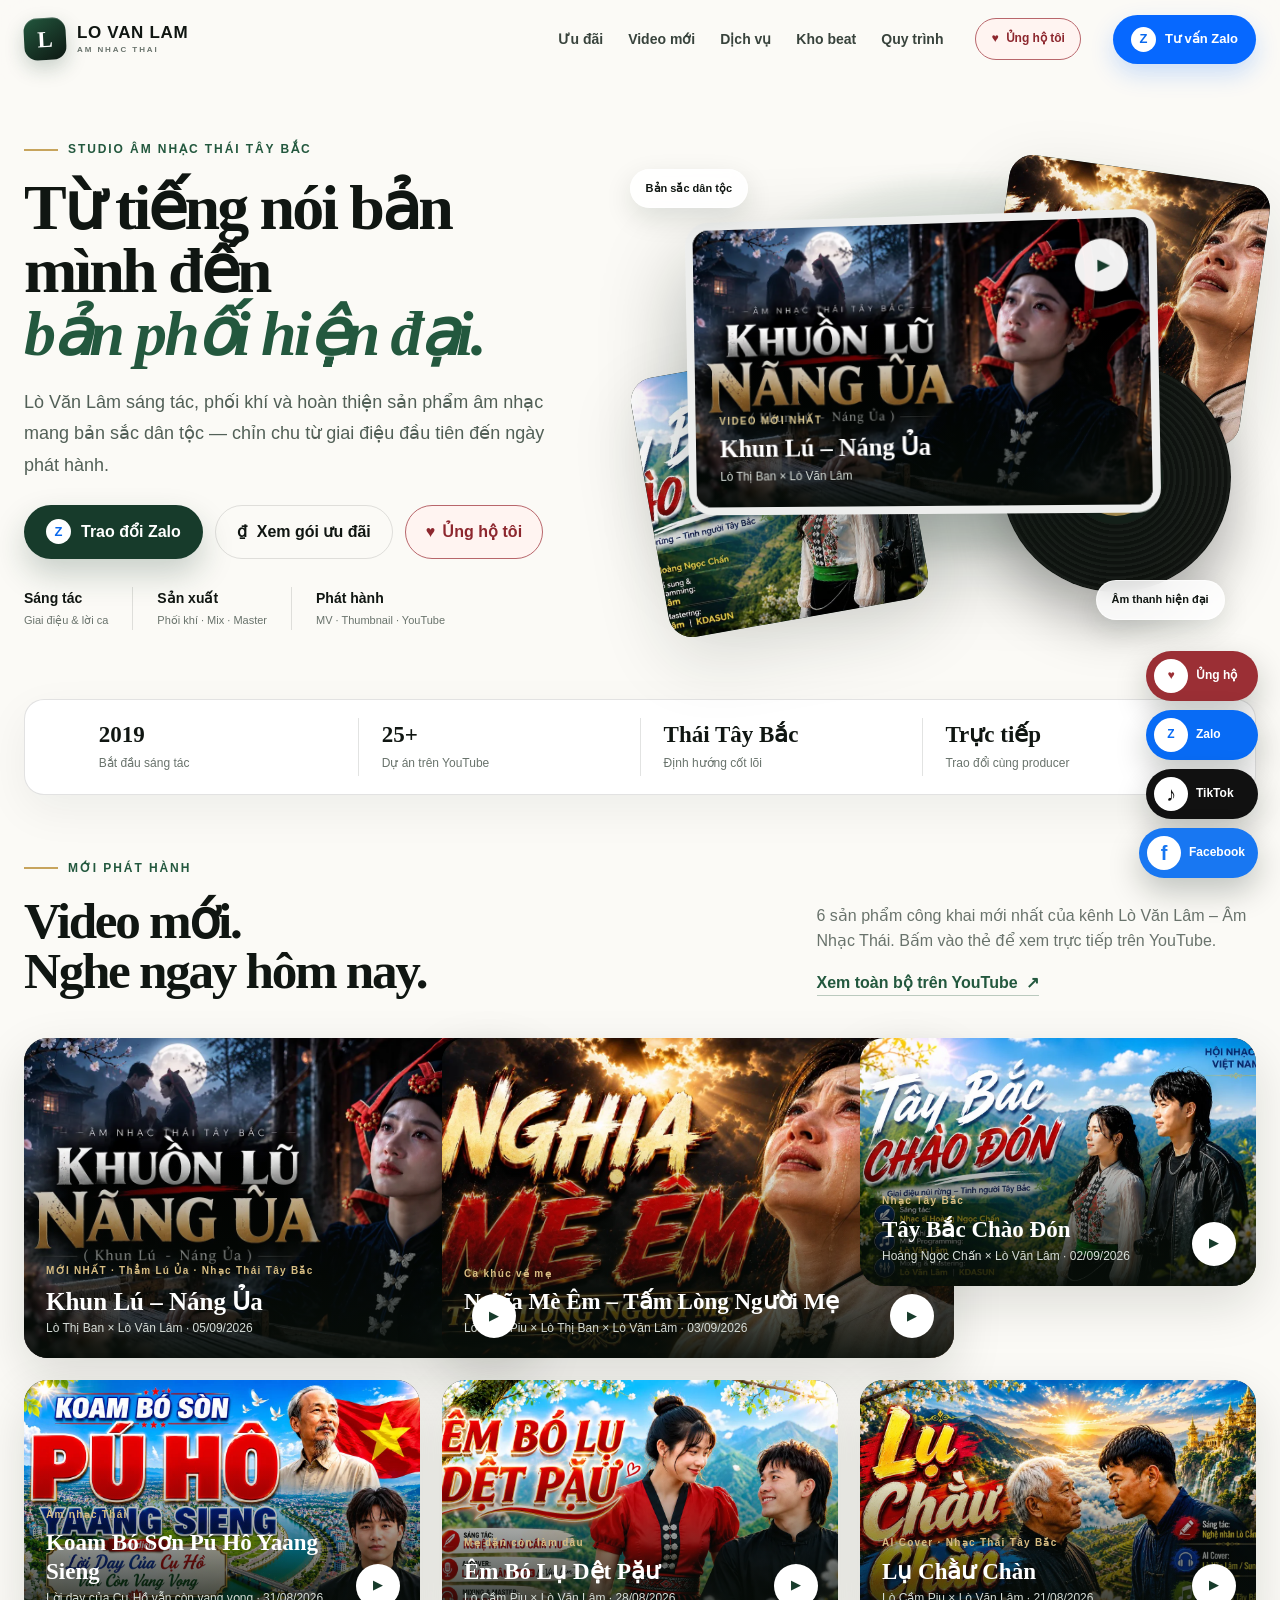
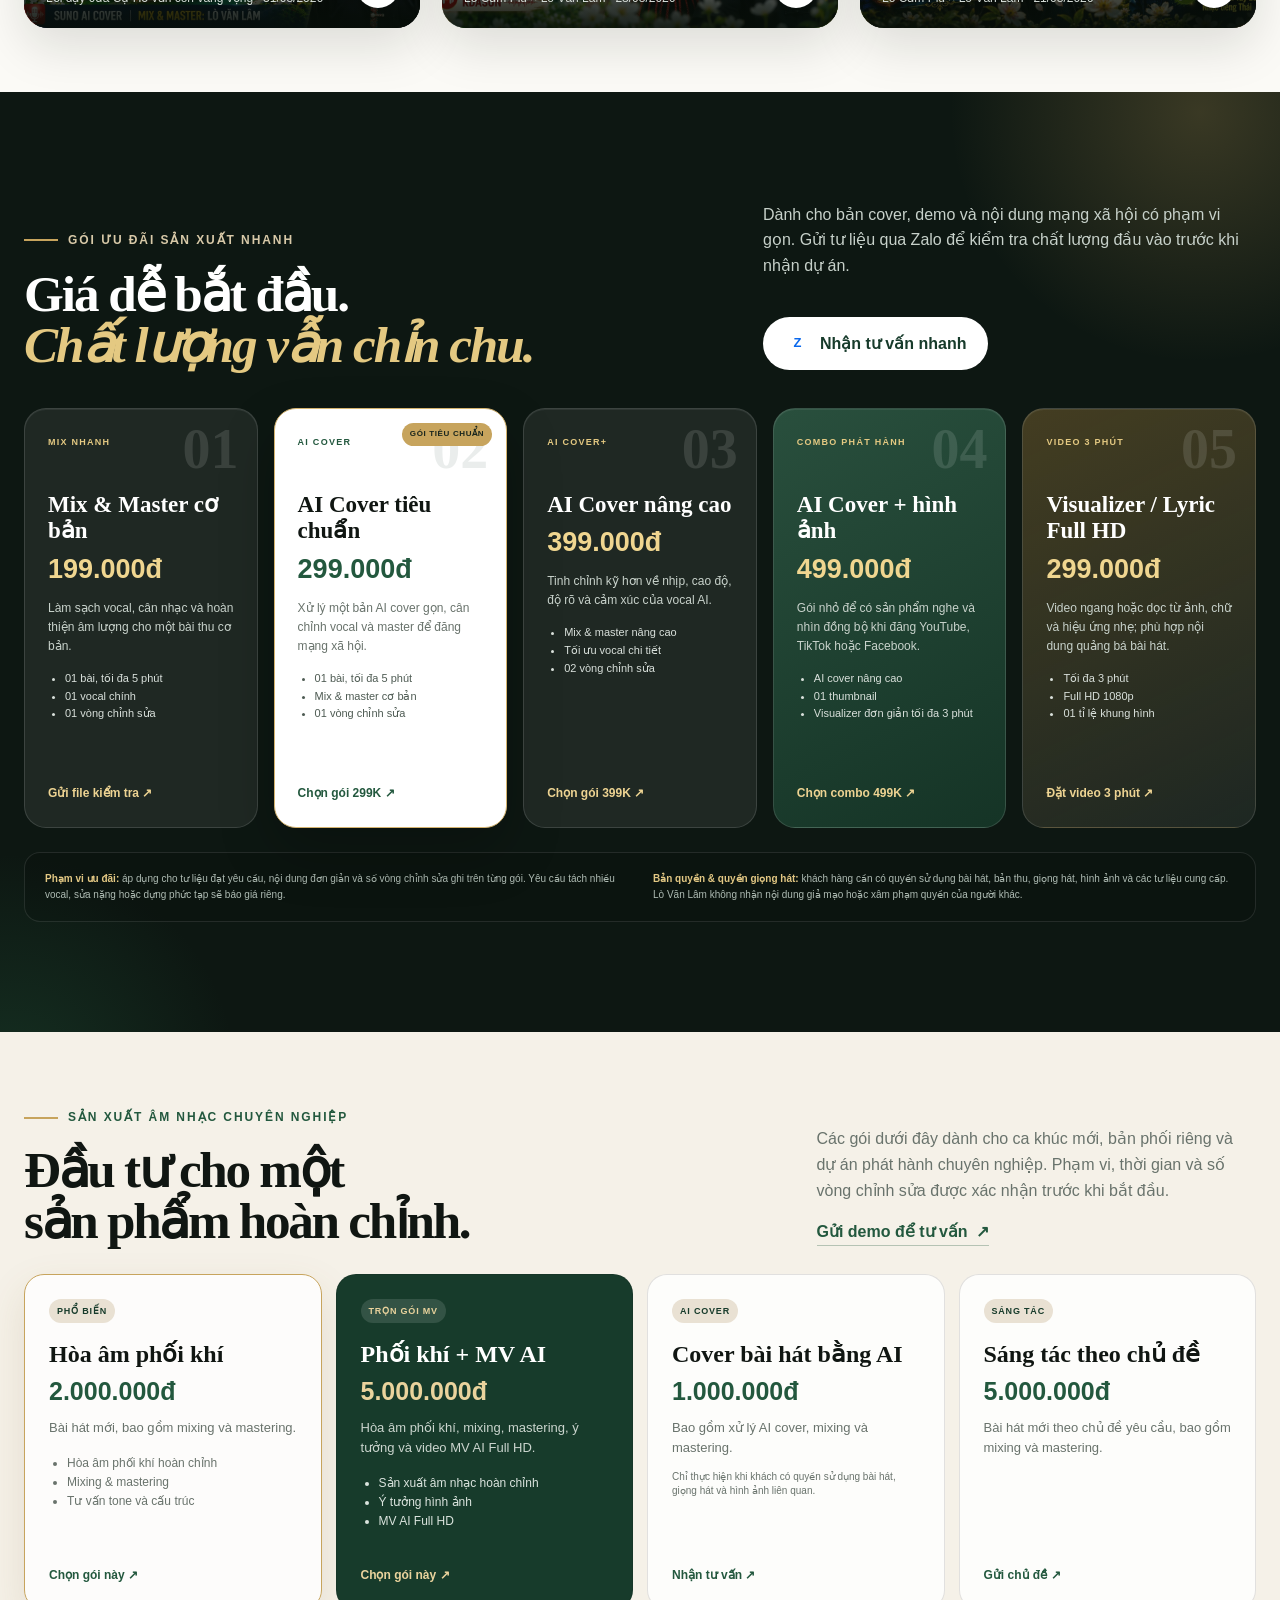
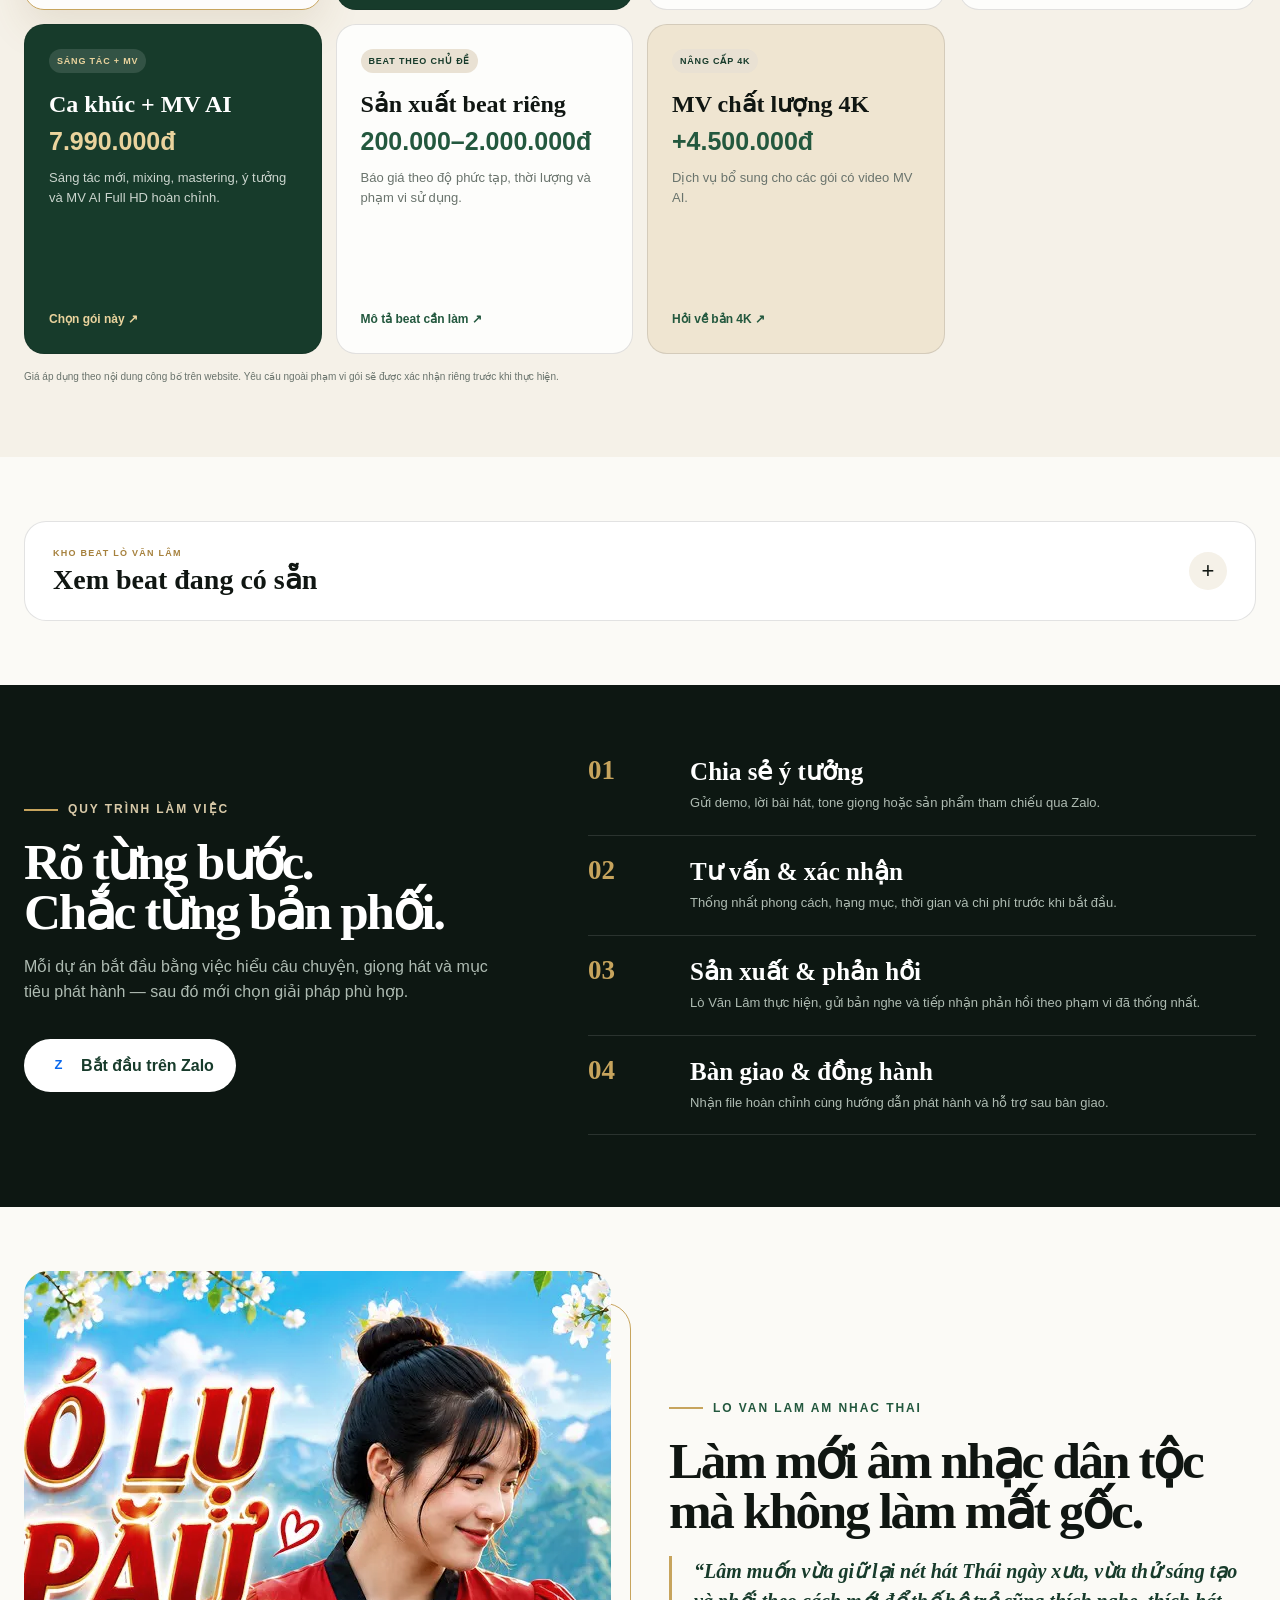
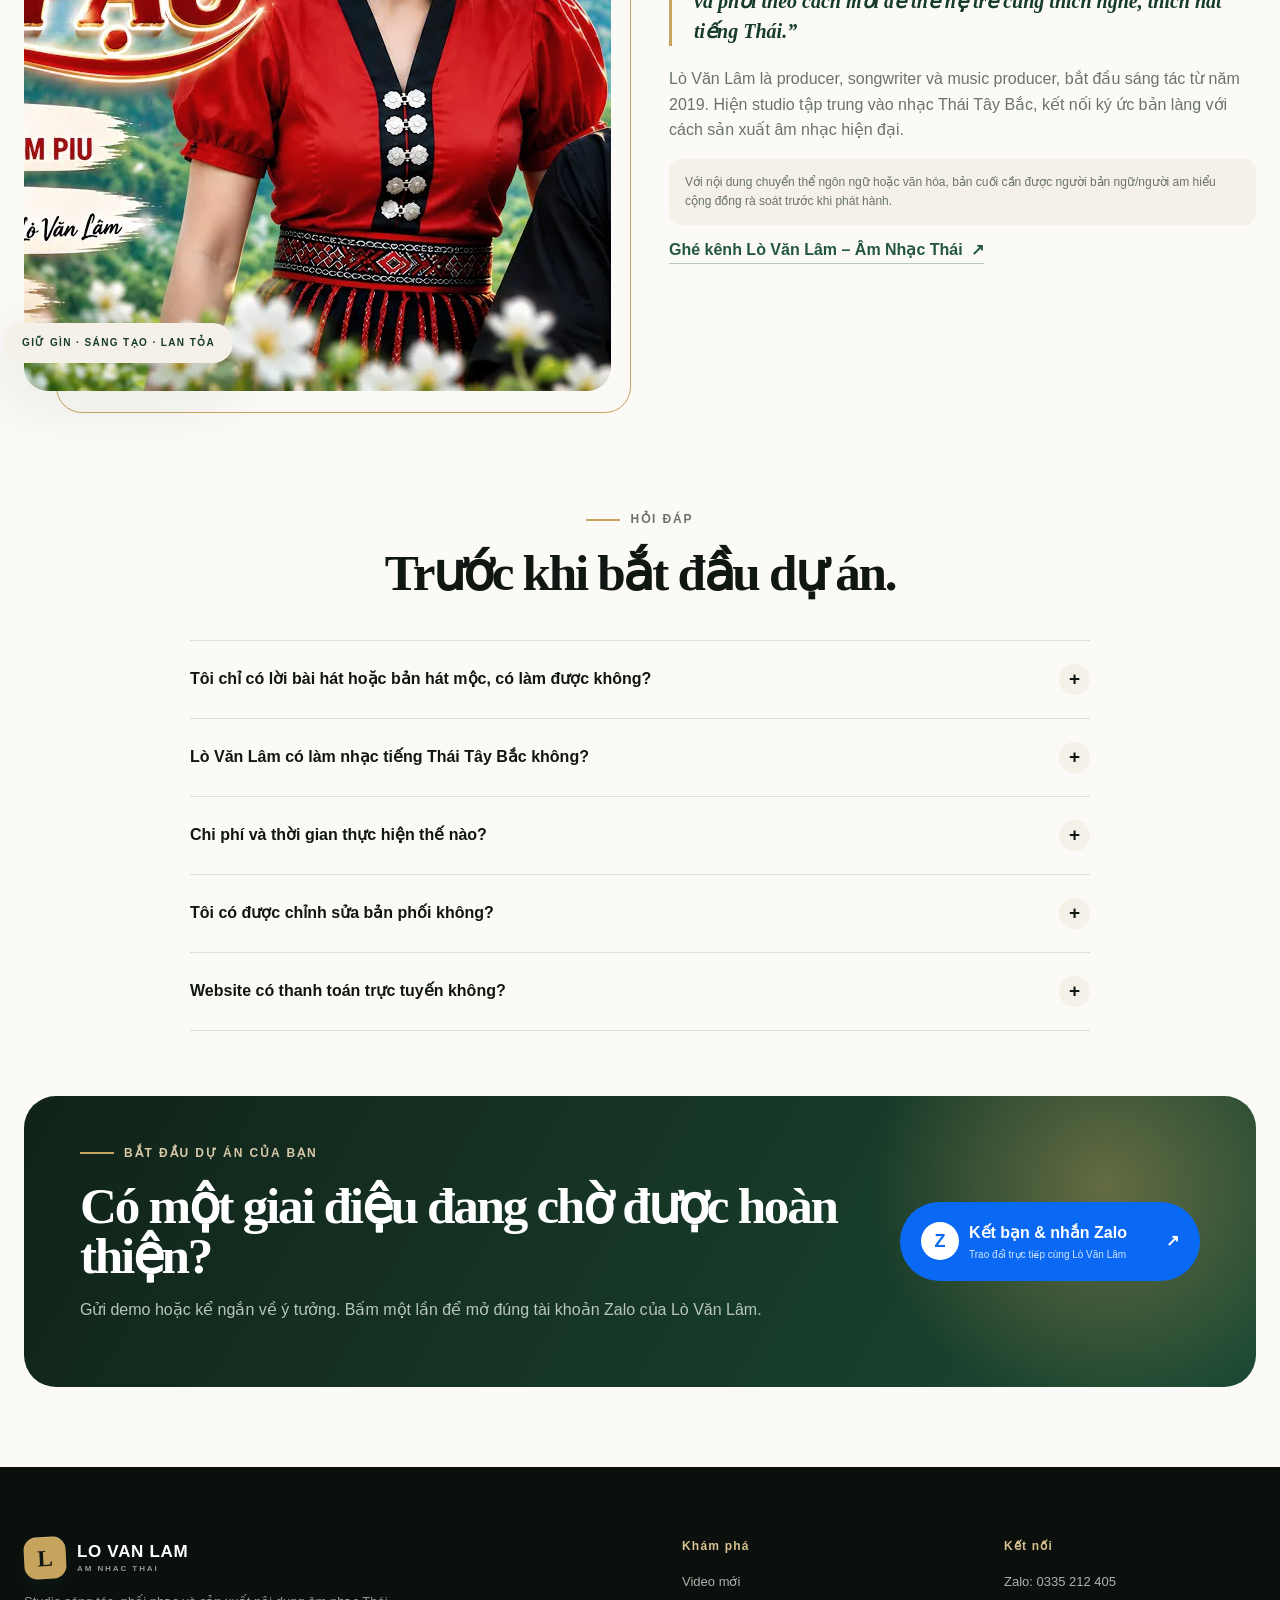
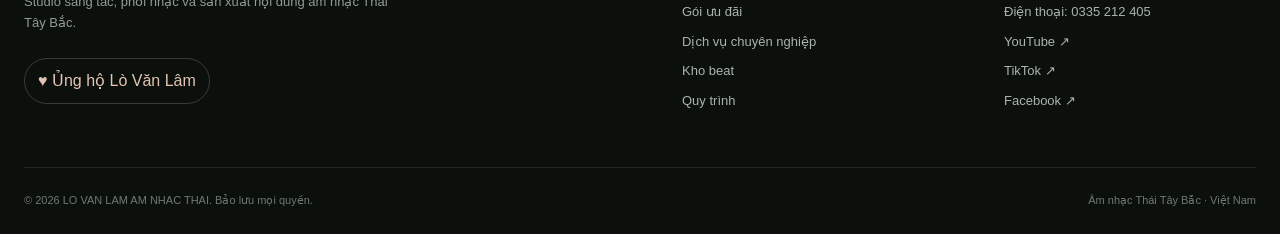
==== commit 55cf0dee: "feat: add latest music and promotional service packages" ====
--- a/index.html
+++ b/index.html
@@ -6,28 +6,28 @@
   <meta name="theme-color" content="#0d1511">
   <meta name="color-scheme" content="light">
   <meta name="description" content="LO VAN LAM AM NHAC THAI — sáng tác, phối nhạc Thái Tây Bắc, thu vocal, mix master, MV, visualizer và phát triển nội dung YouTube.">
-  <link rel="canonical" href="https://kdasun.pages.dev/">
-  <meta property="og:type" content="website"><meta property="og:locale" content="vi_VN"><meta property="og:url" content="https://kdasun.pages.dev/">
+  <link rel="canonical" href="https://amnhacthai.pages.dev/">
+  <meta property="og:type" content="website"><meta property="og:locale" content="vi_VN"><meta property="og:url" content="https://amnhacthai.pages.dev/">
   <meta property="og:title" content="LO VAN LAM AM NHAC THAI — Âm nhạc Thái Tây Bắc">
   <meta property="og:description" content="Từ tiếng nói bản mình đến bản phối hiện đại. Đồng hành cùng bạn từ ý tưởng đến ngày phát hành.">
   <meta property="og:image" content="assets/images/kdasun-social-card.jpg"><meta property="og:image:width" content="1200"><meta property="og:image:height" content="630">
   <meta name="twitter:card" content="summary_large_image"><meta name="twitter:title" content="LO VAN LAM AM NHAC THAI"><meta name="twitter:description" content="Studio âm nhạc Thái Tây Bắc — sáng tác, phối khí và sản xuất nội dung."><meta name="twitter:image" content="assets/images/kdasun-social-card.jpg">
   <title>LO VAN LAM AM NHAC THAI | Studio âm nhạc Thái Tây Bắc</title>
   <link rel="icon" href="assets/icons/favicon.svg" type="image/svg+xml"><link rel="manifest" href="manifest.webmanifest">
-  <link rel="preload" as="image" href="assets/images/projects/bo-lu-pen-luong-con.webp" fetchpriority="high"><link rel="stylesheet" href="style.css">
-  <script type="application/ld+json">{"@context":"https://schema.org","@type":"MusicGroup","name":"LO VAN LAM AM NHAC THAI","alternateName":"Lò Văn Lâm - Âm Nhạc Thái","description":"Studio sáng tác, phối nhạc và sản xuất âm nhạc Thái Tây Bắc.","url":"https://kdasun.pages.dev/","sameAs":["https://www.youtube.com/@amnhacthaitaybac","https://www.tiktok.com/@lovanlamamnhacthai","https://www.facebook.com/rim.lam.77"],"areaServed":"VN"}</script>
+  <link rel="preload" as="image" href="assets/images/projects/khun-lu-nang-ua.webp" fetchpriority="high"><link rel="stylesheet" href="style.css">
+  <script type="application/ld+json">{"@context":"https://schema.org","@type":"MusicGroup","name":"LO VAN LAM AM NHAC THAI","alternateName":"Lò Văn Lâm - Âm Nhạc Thái","description":"Studio sáng tác, phối nhạc và sản xuất âm nhạc Thái Tây Bắc.","url":"https://amnhacthai.pages.dev/","sameAs":["https://www.youtube.com/@amnhacthaitaybac","https://www.tiktok.com/@lovanlamamnhacthai","https://www.facebook.com/rim.lam.77"],"areaServed":"VN"}</script>
 </head>
 <body>
   <a class="skip-link" href="#main-content">Chuyển đến nội dung chính</a>
   <header class="site-header" id="top">
     <div class="header-inner">
       <a class="brand" href="#home" aria-label="LO VAN LAM AM NHAC THAI — Trang chủ"><span class="brand-mark" aria-hidden="true">L</span><span class="brand-name">LO VAN LAM<small>AM NHAC THAI</small></span></a>
-      <nav class="desktop-nav" aria-label="Điều hướng chính"><a href="#services">Dịch vụ &amp; giá</a><a href="#projects">Dự án</a><a href="#beats">Kho beat</a><a href="#process">Quy trình</a><a href="#faq">Hỏi đáp</a></nav>
+      <nav class="desktop-nav" aria-label="Điều hướng chính"><a href="#offers">Ưu đãi</a><a href="#projects">Video mới</a><a href="#services">Dịch vụ</a><a href="#beats">Kho beat</a><a href="#process">Quy trình</a></nav>
       <button class="support-button compact" type="button" data-support-open><span aria-hidden="true">♥</span>Ủng hộ tôi</button>
       <a class="zalo-button compact" data-zalo-link href="#contact" aria-label="Kết bạn và tư vấn qua Zalo"><span class="zalo-dot" aria-hidden="true">Z</span><span>Tư vấn Zalo</span></a>
       <button class="menu-toggle" id="menuToggle" type="button" aria-controls="mobileMenu" aria-expanded="false" aria-label="Mở menu"><span></span><span></span><span></span></button>
     </div>
-    <nav class="mobile-menu" id="mobileMenu" aria-label="Điều hướng trên điện thoại" hidden><a href="#services">Dịch vụ &amp; bảng giá</a><a href="#projects">Dự án nổi bật</a><a href="#beats">Kho beat</a><a href="#process">Quy trình</a><a href="#about">Về chúng tôi</a><a href="#faq">Hỏi đáp</a><button class="support-button" type="button" data-support-open><span>♥</span>Ủng hộ tôi</button><a class="zalo-button" data-zalo-link href="#contact"><span class="zalo-dot">Z</span>Kết bạn Zalo</a></nav>
+    <nav class="mobile-menu" id="mobileMenu" aria-label="Điều hướng trên điện thoại" hidden><a href="#offers">Gói ưu đãi</a><a href="#projects">Video mới</a><a href="#services">Sản xuất chuyên nghiệp</a><a href="#beats">Kho beat</a><a href="#process">Quy trình</a><a href="#about">Về Lò Văn Lâm</a><a href="#faq">Hỏi đáp</a><button class="support-button" type="button" data-support-open><span>♥</span>Ủng hộ tôi</button><a class="zalo-button" data-zalo-link href="#contact"><span class="zalo-dot">Z</span>Kết bạn Zalo</a></nav>
   </header>
 
   <main id="main-content">
@@ -36,14 +36,14 @@
         <p class="kicker"><span></span>STUDIO ÂM NHẠC THÁI TÂY BẮC</p>
         <h1>Từ tiếng nói bản mình đến <em>bản phối hiện đại.</em></h1>
         <p class="hero-lead">Lò Văn Lâm sáng tác, phối khí và hoàn thiện sản phẩm âm nhạc mang bản sắc dân tộc — chỉn chu từ giai điệu đầu tiên đến ngày phát hành.</p>
-        <div class="hero-actions"><a class="button button-primary" data-zalo-link href="#contact"><span class="zalo-dot">Z</span>Trao đổi Zalo</a><a class="button button-secondary" href="#services"><span aria-hidden="true">₫</span>Xem bảng giá</a><button class="button support-button" type="button" data-support-open><span aria-hidden="true">♥</span>Ủng hộ tôi</button></div>
+        <div class="hero-actions"><a class="button button-primary" data-zalo-link href="#contact"><span class="zalo-dot">Z</span>Trao đổi Zalo</a><a class="button button-secondary" href="#offers"><span aria-hidden="true">₫</span>Xem gói ưu đãi</a><button class="button support-button" type="button" data-support-open><span aria-hidden="true">♥</span>Ủng hộ tôi</button></div>
         <ul class="hero-points" aria-label="Năng lực nổi bật"><li><b>Sáng tác</b><span>Giai điệu &amp; lời ca</span></li><li><b>Sản xuất</b><span>Phối khí · Mix · Master</span></li><li><b>Phát hành</b><span>MV · Thumbnail · YouTube</span></li></ul>
       </div>
       <div class="hero-visual" aria-label="Các dự án âm nhạc nổi bật của Lò Văn Lâm">
         <div class="visual-halo" aria-hidden="true"></div>
-        <a class="record-card record-main" href="https://www.youtube.com/watch?v=rqpb4xq3zRc" target="_blank" rel="noopener noreferrer"><img src="assets/images/projects/bo-lu-pen-luong-con.webp" width="1280" height="720" alt="Bìa video Bó Lụ Pền Luông Côn" fetchpriority="high"><span class="record-play" aria-hidden="true">▶</span><span class="record-info"><small>DỰ ÁN NỔI BẬT</small><b>Bó Lụ Pền Luông Côn</b><em>Nhạc Thái Tây Bắc</em></span></a>
-        <a class="record-card record-back record-one" href="https://www.youtube.com/watch?v=tulb5SX0-64" target="_blank" rel="noopener noreferrer" aria-label="Nghe Cóm Lụ Non trên YouTube"><img src="assets/images/projects/com-lu-non.webp" width="1280" height="720" alt="" decoding="async"></a>
-        <a class="record-card record-back record-two" href="https://www.youtube.com/watch?v=3QYPyDH9_A0" target="_blank" rel="noopener noreferrer" aria-label="Nghe Tay Nặm Ma trên YouTube"><img src="assets/images/projects/tay-nam-ma.webp" width="1280" height="720" alt="" decoding="async"></a>
+        <a class="record-card record-main" href="https://www.youtube.com/watch?v=glbuqx4bVfo" target="_blank" rel="noopener noreferrer"><img src="assets/images/projects/khun-lu-nang-ua.webp" width="1280" height="720" alt="Bìa video Khun Lú – Náng Ủa" fetchpriority="high"><span class="record-play" aria-hidden="true">▶</span><span class="record-info"><small>VIDEO MỚI NHẤT</small><b>Khun Lú – Náng Ủa</b><em>Lò Thị Ban × Lò Văn Lâm</em></span></a>
+        <a class="record-card record-back record-one" href="https://www.youtube.com/watch?v=il-ms5dvNQo" target="_blank" rel="noopener noreferrer" aria-label="Nghe Nghĩa Mè Êm trên YouTube"><img src="assets/images/projects/nghia-me-em.webp" width="1280" height="720" alt="" decoding="async"></a>
+        <a class="record-card record-back record-two" href="https://www.youtube.com/watch?v=KGH_mxkoHRo" target="_blank" rel="noopener noreferrer" aria-label="Nghe Tây Bắc Chào Đón trên YouTube"><img src="assets/images/projects/tay-bac-chao-don.webp" width="1280" height="720" alt="" decoding="async"></a>
         <div class="vinyl-disc" aria-hidden="true"><span>LO VAN LAM<br>AM NHAC THAI</span></div><span class="floating-label label-one">Bản sắc dân tộc</span><span class="floating-label label-two">Âm thanh hiện đại</span>
       </div>
     </section>
@@ -51,12 +51,27 @@
     <section class="proof-bar" aria-label="Thông tin kênh và dịch vụ"><div><strong>2019</strong><span>Bắt đầu sáng tác</span></div><div><strong>25+</strong><span>Dự án trên YouTube</span></div><div><strong>Thái Tây Bắc</strong><span>Định hướng cốt lõi</span></div><div><strong>Trực tiếp</strong><span>Trao đổi cùng producer</span></div></section>
 
     <section class="section projects-section compact-section" id="projects">
-      <div class="section-heading split-heading"><div><p class="kicker"><span></span>DỰ ÁN ĐÃ PHÁT HÀNH</p><h2>Âm nhạc thật.<br>Dấu ấn thật.</h2></div><div><p>Những sản phẩm đang được khán giả của kênh Lò Văn Lâm – Âm Nhạc Thái đón nhận.</p><a class="text-link" href="https://www.youtube.com/@amnhacthaitaybac/videos" target="_blank" rel="noopener noreferrer">Xem toàn bộ trên YouTube <span>↗</span></a></div></div>
+      <div class="section-heading split-heading"><div><p class="kicker"><span></span>MỚI PHÁT HÀNH</p><h2>Video mới.<br>Nghe ngay hôm nay.</h2></div><div><p>6 sản phẩm công khai mới nhất của kênh Lò Văn Lâm – Âm Nhạc Thái. Bấm vào thẻ để xem trực tiếp trên YouTube.</p><a class="text-link" href="https://www.youtube.com/@amnhacthaitaybac/videos" target="_blank" rel="noopener noreferrer">Xem toàn bộ trên YouTube <span>↗</span></a></div></div>
       <div class="project-grid" id="projectGrid"></div>
     </section>
 
+    <section class="section offers-section" id="offers">
+      <div class="offer-heading">
+        <div><p class="kicker light"><span></span>GÓI ƯU ĐÃI SẢN XUẤT NHANH</p><h2>Giá dễ bắt đầu.<br><em>Chất lượng vẫn chỉn chu.</em></h2></div>
+        <div><p>Dành cho bản cover, demo và nội dung mạng xã hội có phạm vi gọn. Gửi tư liệu qua Zalo để kiểm tra chất lượng đầu vào trước khi nhận dự án.</p><a class="button button-light" data-zalo-link href="#contact"><span class="zalo-dot">Z</span>Nhận tư vấn nhanh</a></div>
+      </div>
+      <div class="offer-grid" aria-label="Các gói ưu đãi sản xuất nhanh">
+        <article class="offer-card"><span class="offer-number">01</span><span class="offer-tag">MIX NHANH</span><h3>Mix &amp; Master cơ bản</h3><strong>199.000đ</strong><p>Làm sạch vocal, cân nhạc và hoàn thiện âm lượng cho một bài thu cơ bản.</p><ul><li>01 bài, tối đa 5 phút</li><li>01 vocal chính</li><li>01 vòng chỉnh sửa</li></ul><a data-zalo-link href="#contact">Gửi file kiểm tra ↗</a></article>
+        <article class="offer-card offer-featured"><span class="offer-number">02</span><span class="offer-badge">GÓI TIÊU CHUẨN</span><span class="offer-tag">AI COVER</span><h3>AI Cover tiêu chuẩn</h3><strong>299.000đ</strong><p>Xử lý một bản AI cover gọn, cân chỉnh vocal và master để đăng mạng xã hội.</p><ul><li>01 bài, tối đa 5 phút</li><li>Mix &amp; master cơ bản</li><li>01 vòng chỉnh sửa</li></ul><a data-zalo-link href="#contact">Chọn gói 299K ↗</a></article>
+        <article class="offer-card"><span class="offer-number">03</span><span class="offer-tag">AI COVER+</span><h3>AI Cover nâng cao</h3><strong>399.000đ</strong><p>Tinh chỉnh kỹ hơn về nhịp, cao độ, độ rõ và cảm xúc của vocal AI.</p><ul><li>Mix &amp; master nâng cao</li><li>Tối ưu vocal chi tiết</li><li>02 vòng chỉnh sửa</li></ul><a data-zalo-link href="#contact">Chọn gói 399K ↗</a></article>
+        <article class="offer-card offer-dark"><span class="offer-number">04</span><span class="offer-tag">COMBO PHÁT HÀNH</span><h3>AI Cover + hình ảnh</h3><strong>499.000đ</strong><p>Gói nhỏ để có sản phẩm nghe và nhìn đồng bộ khi đăng YouTube, TikTok hoặc Facebook.</p><ul><li>AI cover nâng cao</li><li>01 thumbnail</li><li>Visualizer đơn giản tối đa 3 phút</li></ul><a data-zalo-link href="#contact">Chọn combo 499K ↗</a></article>
+        <article class="offer-card offer-video"><span class="offer-number">05</span><span class="offer-tag">VIDEO 3 PHÚT</span><h3>Visualizer / Lyric Full HD</h3><strong>299.000đ</strong><p>Video ngang hoặc dọc từ ảnh, chữ và hiệu ứng nhẹ; phù hợp nội dung quảng bá bài hát.</p><ul><li>Tối đa 3 phút</li><li>Full HD 1080p</li><li>01 tỉ lệ khung hình</li></ul><a data-zalo-link href="#contact">Đặt video 3 phút ↗</a></article>
+      </div>
+      <div class="offer-notes"><p><b>Phạm vi ưu đãi:</b> áp dụng cho tư liệu đạt yêu cầu, nội dung đơn giản và số vòng chỉnh sửa ghi trên từng gói. Yêu cầu tách nhiều vocal, sửa nặng hoặc dựng phức tạp sẽ báo giá riêng.</p><p><b>Bản quyền &amp; quyền giọng hát:</b> khách hàng cần có quyền sử dụng bài hát, bản thu, giọng hát, hình ảnh và các tư liệu cung cấp. Lò Văn Lâm không nhận nội dung giả mạo hoặc xâm phạm quyền của người khác.</p></div>
+    </section>
+
     <section class="section services-section" id="services">
-      <div class="section-heading split-heading pricing-heading"><div><p class="kicker"><span></span>HỢP TÁC SẢN XUẤT ÂM NHẠC</p><h2>Dịch vụ rõ ràng.<br>Giá công khai.</h2></div><div><p>Chọn gói gần nhất với nhu cầu rồi gửi demo qua Zalo. Phạm vi, thời gian và số vòng chỉnh sửa được xác nhận trước khi bắt đầu.</p><a class="text-link" data-zalo-link href="#contact">Gửi demo để tư vấn <span>↗</span></a></div></div>
+      <div class="section-heading split-heading pricing-heading"><div><p class="kicker"><span></span>SẢN XUẤT ÂM NHẠC CHUYÊN NGHIỆP</p><h2>Đầu tư cho một<br>sản phẩm hoàn chỉnh.</h2></div><div><p>Các gói dưới đây dành cho ca khúc mới, bản phối riêng và dự án phát hành chuyên nghiệp. Phạm vi, thời gian và số vòng chỉnh sửa được xác nhận trước khi bắt đầu.</p><a class="text-link" data-zalo-link href="#contact">Gửi demo để tư vấn <span>↗</span></a></div></div>
       <div class="pricing-grid" aria-label="Bảng giá dịch vụ âm nhạc">
         <article class="price-card featured"><span class="price-label">PHỔ BIẾN</span><h3>Hòa âm phối khí</h3><strong>2.000.000đ</strong><p>Bài hát mới, bao gồm mixing và mastering.</p><ul><li>Hòa âm phối khí hoàn chỉnh</li><li>Mixing &amp; mastering</li><li>Tư vấn tone và cấu trúc</li></ul><a data-zalo-link href="#contact">Chọn gói này ↗</a></article>
         <article class="price-card premium"><span class="price-label">TRỌN GÓI MV</span><h3>Phối khí + MV AI</h3><strong>5.000.000đ</strong><p>Hòa âm phối khí, mixing, mastering, ý tưởng và video MV AI Full HD.</p><ul><li>Sản xuất âm nhạc hoàn chỉnh</li><li>Ý tưởng hình ảnh</li><li>MV AI Full HD</li></ul><a data-zalo-link href="#contact">Chọn gói này ↗</a></article>
@@ -94,7 +109,7 @@
     <section class="contact-section" id="contact"><div class="contact-glow" aria-hidden="true"></div><div><p class="kicker light"><span></span>BẮT ĐẦU DỰ ÁN CỦA BẠN</p><h2>Có một giai điệu đang chờ được hoàn thiện?</h2><p>Gửi demo hoặc kể ngắn về ý tưởng. Bấm một lần để mở đúng tài khoản Zalo của Lò Văn Lâm.</p></div><a class="button button-zalo" data-zalo-link href="#contact"><span class="zalo-dot">Z</span><span><b>Kết bạn &amp; nhắn Zalo</b><small>Trao đổi trực tiếp cùng Lò Văn Lâm</small></span><i aria-hidden="true">↗</i></a></section>
   </main>
 
-  <footer class="site-footer"><div class="footer-main"><div><a class="brand footer-brand" href="#top"><span class="brand-mark">L</span><span class="brand-name">LO VAN LAM<small>AM NHAC THAI</small></span></a><p>Studio sáng tác, phối nhạc và sản xuất nội dung âm nhạc Thái Tây Bắc.</p><button class="footer-support" type="button" data-support-open>♥ Ủng hộ Lò Văn Lâm</button></div><nav aria-label="Liên kết cuối trang"><strong>Khám phá</strong><a href="#projects">Dự án</a><a href="#services">Dịch vụ &amp; giá</a><a href="#beats">Kho beat</a><a href="#process">Quy trình</a></nav><nav aria-label="Kết nối"><strong>Kết nối</strong><a data-zalo-link href="#contact">Zalo: 0335 212 405</a><a href="tel:0335212405">Điện thoại: 0335 212 405</a><a href="https://www.youtube.com/@amnhacthaitaybac" target="_blank" rel="noopener noreferrer">YouTube ↗</a><a href="https://www.tiktok.com/@lovanlamamnhacthai" target="_blank" rel="noopener noreferrer">TikTok ↗</a><a href="https://www.facebook.com/rim.lam.77" target="_blank" rel="noopener noreferrer">Facebook ↗</a></nav></div><div class="footer-bottom"><span>© <span id="year">2026</span> LO VAN LAM AM NHAC THAI. Bảo lưu mọi quyền.</span><span>Âm nhạc Thái Tây Bắc · Việt Nam</span></div></footer>
+  <footer class="site-footer"><div class="footer-main"><div><a class="brand footer-brand" href="#top"><span class="brand-mark">L</span><span class="brand-name">LO VAN LAM<small>AM NHAC THAI</small></span></a><p>Studio sáng tác, phối nhạc và sản xuất nội dung âm nhạc Thái Tây Bắc.</p><button class="footer-support" type="button" data-support-open>♥ Ủng hộ Lò Văn Lâm</button></div><nav aria-label="Liên kết cuối trang"><strong>Khám phá</strong><a href="#projects">Video mới</a><a href="#offers">Gói ưu đãi</a><a href="#services">Dịch vụ chuyên nghiệp</a><a href="#beats">Kho beat</a><a href="#process">Quy trình</a></nav><nav aria-label="Kết nối"><strong>Kết nối</strong><a data-zalo-link href="#contact">Zalo: 0335 212 405</a><a href="tel:0335212405">Điện thoại: 0335 212 405</a><a href="https://www.youtube.com/@amnhacthaitaybac" target="_blank" rel="noopener noreferrer">YouTube ↗</a><a href="https://www.tiktok.com/@lovanlamamnhacthai" target="_blank" rel="noopener noreferrer">TikTok ↗</a><a href="https://www.facebook.com/rim.lam.77" target="_blank" rel="noopener noreferrer">Facebook ↗</a></nav></div><div class="footer-bottom"><span>© <span id="year">2026</span> LO VAN LAM AM NHAC THAI. Bảo lưu mọi quyền.</span><span>Âm nhạc Thái Tây Bắc · Việt Nam</span></div></footer>
 
   <nav class="floating-socials" aria-label="Mở nhanh mạng xã hội">
     <button class="floating-social floating-support" type="button" data-support-open aria-label="Ủng hộ Lò Văn Lâm"><span>♥</span><b>Ủng hộ</b></button>
--- a/style.css
+++ b/style.css
@@ -20,3 +20,10 @@
 @media(max-width:900px){.pricing-grid{grid-template-columns:repeat(2,minmax(0,1fr))}.project-grid{display:flex;overflow-x:auto;scroll-snap-type:x mandatory;padding-bottom:10px}.projects-section .project-card,.projects-section .project-card:first-child,.projects-section .project-card:nth-child(2){flex:0 0 68%;min-height:300px;scroll-snap-align:start}.support-layout{grid-template-columns:1fr 1.1fr;gap:22px}.support-info{padding-right:8px}}
 @media(max-width:620px){body{padding-bottom:68px}.hero{padding-top:38px;padding-bottom:45px;gap:20px}.hero-visual{height:280px}.record-main{width:92%;left:4%;top:6%}.record-back,.vinyl-disc,.floating-label{display:none}.hero-points{margin-top:23px}.proof-bar{margin-top:0}.compact-section{padding-top:45px;padding-bottom:45px}.projects-section .project-card,.projects-section .project-card:first-child,.projects-section .project-card:nth-child(2){flex-basis:84%;min-height:280px}.services-section{padding-top:58px;padding-bottom:55px}.pricing-heading{margin-bottom:20px}.pricing-grid{display:flex;overflow-x:auto;scroll-snap-type:x mandatory;gap:12px;padding-bottom:12px}.price-card{flex:0 0 84%;min-height:330px;scroll-snap-align:start}.catalog-disclosure>summary{padding:18px}.catalog-disclosure summary b{font-size:22px}.catalog-content{padding:0 16px 20px}.catalog-content .catalog-tools{display:grid}.process-section{padding-top:55px;padding-bottom:55px;gap:38px}.about-art{display:none}.about-section{display:block}.about-copy blockquote{font-size:18px}.faq-section .section-heading{margin-bottom:20px}.contact-section{margin-bottom:45px;padding:32px 22px}.floating-socials{left:50%;right:auto;bottom:9px;flex-direction:row;align-items:center;gap:7px;padding:6px 8px;border:1px solid rgba(255,255,255,.75);border-radius:999px;background:rgba(251,250,246,.91);box-shadow:0 12px 35px rgba(8,22,13,.18);backdrop-filter:blur(12px);transform:translateX(-50%)}.floating-social{min-width:42px;padding:4px;box-shadow:none}.floating-social:hover{transform:none}.floating-social span{width:34px;height:34px}.support-dialog{padding:18px 14px;border-radius:22px}.support-layout{grid-template-columns:1fr;gap:12px}.support-qr{max-width:330px;margin:auto;padding:8px}.support-qr img{max-height:390px}.support-info{padding:4px}.support-info h2{font-size:32px}.support-info dl{margin:14px 0}.toast{bottom:80px}}
 @media(prefers-reduced-motion:reduce){html{scroll-behavior:auto}*,*:before,*:after{animation-duration:.01ms!important;animation-iteration-count:1!important;transition-duration:.01ms!important}}
+
+/* Gói ưu đãi sản xuất nhanh: tách biệt với bảng giá sản xuất chuyên nghiệp. */
+.offers-section{position:relative;width:100%;max-width:none;padding-left:max(24px,calc((100% - 1320px)/2));padding-right:max(24px,calc((100% - 1320px)/2));background:var(--forest);color:#fff;overflow:hidden;isolation:isolate}.offers-section:before,.offers-section:after{position:absolute;z-index:-1;border-radius:50%;content:"";pointer-events:none}.offers-section:before{width:520px;height:520px;right:-180px;top:-240px;background:radial-gradient(circle,rgba(199,164,93,.24),transparent 68%)}.offers-section:after{width:460px;height:460px;left:-220px;bottom:-280px;background:radial-gradient(circle,rgba(48,126,84,.24),transparent 70%)}.offer-heading{display:grid;grid-template-columns:1.15fr .85fr;gap:72px;align-items:end;margin-bottom:38px}.offer-heading h2{margin:0;font:600 clamp(42px,4vw,64px)/1 var(--serif);letter-spacing:-.04em}.offer-heading h2 em{color:#e4c982;font-weight:600}.offer-heading>div:last-child>p{margin:0 0 20px;color:#c7d1ca}.offer-heading .button-light{width:max-content}.offer-grid{display:grid;grid-template-columns:repeat(10,minmax(0,1fr));gap:16px}.offer-card{position:relative;grid-column:span 2;min-height:420px;padding:26px 23px 24px;display:flex;flex-direction:column;border:1px solid rgba(255,255,255,.13);border-radius:22px;background:rgba(255,255,255,.075);box-shadow:inset 0 1px rgba(255,255,255,.07);overflow:hidden;transition:transform .25s ease,background .25s ease,border-color .25s ease}.offer-card:hover{transform:translateY(-5px);border-color:rgba(228,201,130,.55);background:rgba(255,255,255,.11)}.offer-card.offer-featured{border-color:#d4b36f;background:#fff;color:var(--ink);box-shadow:0 24px 55px rgba(0,0,0,.22)}.offer-card.offer-dark{background:linear-gradient(155deg,#294f3d,#153426)}.offer-card.offer-video{background:linear-gradient(155deg,rgba(157,124,59,.38),rgba(255,255,255,.07))}.offer-number{position:absolute;right:18px;top:12px;color:rgba(255,255,255,.12);font:600 56px/1 var(--serif)}.offer-featured .offer-number{color:rgba(23,59,43,.09)}.offer-tag{position:relative;align-self:flex-start;color:#e4c982;font-size:9px;font-weight:850;letter-spacing:.14em}.offer-featured .offer-tag{color:var(--green-2)}.offer-badge{position:absolute;right:14px;top:14px;padding:5px 8px;border-radius:999px;background:var(--gold);color:#18251d;font-size:8px;font-weight:900;letter-spacing:.08em}.offer-card h3{position:relative;margin:42px 0 10px;font:600 23px/1.16 var(--serif)}.offer-card>strong{color:#f0d690;font-size:27px;line-height:1.1}.offer-featured>strong{color:var(--green-2)}.offer-card p{margin:14px 0;color:#c8d2cb;font-size:12px;line-height:1.6}.offer-featured p{color:var(--muted)}.offer-card ul{margin:0 0 20px;padding-left:17px;color:#d9e0db;font-size:11px}.offer-featured ul{color:#4e5b53}.offer-card>a{margin-top:auto;color:#edd392;font-size:12px;font-weight:850}.offer-featured>a{color:var(--green-2)}.offer-notes{margin-top:24px;padding:18px 20px;display:grid;grid-template-columns:1fr 1fr;gap:26px;border:1px solid rgba(255,255,255,.1);border-radius:16px;background:rgba(0,0,0,.13)}.offer-notes p{margin:0;color:#aebbb3;font-size:10px;line-height:1.6}.offer-notes b{color:#e3c884}.projects-section .project-card{aspect-ratio:16/10;min-height:0}.projects-section .project-card:nth-child(n){grid-column:span 4}.project-copy p{display:-webkit-box;overflow:hidden;-webkit-box-orient:vertical;-webkit-line-clamp:2}.project-grid{scrollbar-width:thin;scrollbar-color:var(--gold) transparent}
+
+@media(max-width:1120px){.offer-grid{grid-template-columns:repeat(6,minmax(0,1fr))}.offer-card{grid-column:span 2}.offer-card:nth-child(4),.offer-card:nth-child(5){grid-column:span 3}.desktop-nav{gap:14px}}
+@media(max-width:900px){.offer-heading{grid-template-columns:1fr;gap:24px}.offer-grid{display:flex;overflow-x:auto;scroll-snap-type:x mandatory;scroll-padding-left:1px;padding:4px 2px 14px}.offer-card,.offer-card:nth-child(4),.offer-card:nth-child(5){flex:0 0 min(320px,72vw);min-height:395px;scroll-snap-align:start}.offer-notes{grid-template-columns:1fr;gap:10px}.projects-section .project-card:nth-child(n){flex:0 0 68%}}
+@media(max-width:620px){.offers-section{padding:58px 16px}.offer-heading h2{font-size:39px}.offer-heading>div:last-child>p{font-size:14px}.offer-heading .button-light{width:100%}.offer-grid{margin-right:-16px;padding-right:16px}.offer-card,.offer-card:nth-child(4),.offer-card:nth-child(5){flex-basis:84%;min-height:390px}.offer-card h3{font-size:24px}.offer-card>strong{font-size:28px}.offer-notes{padding:15px}.projects-section .project-card:nth-child(n){flex-basis:84%}}
